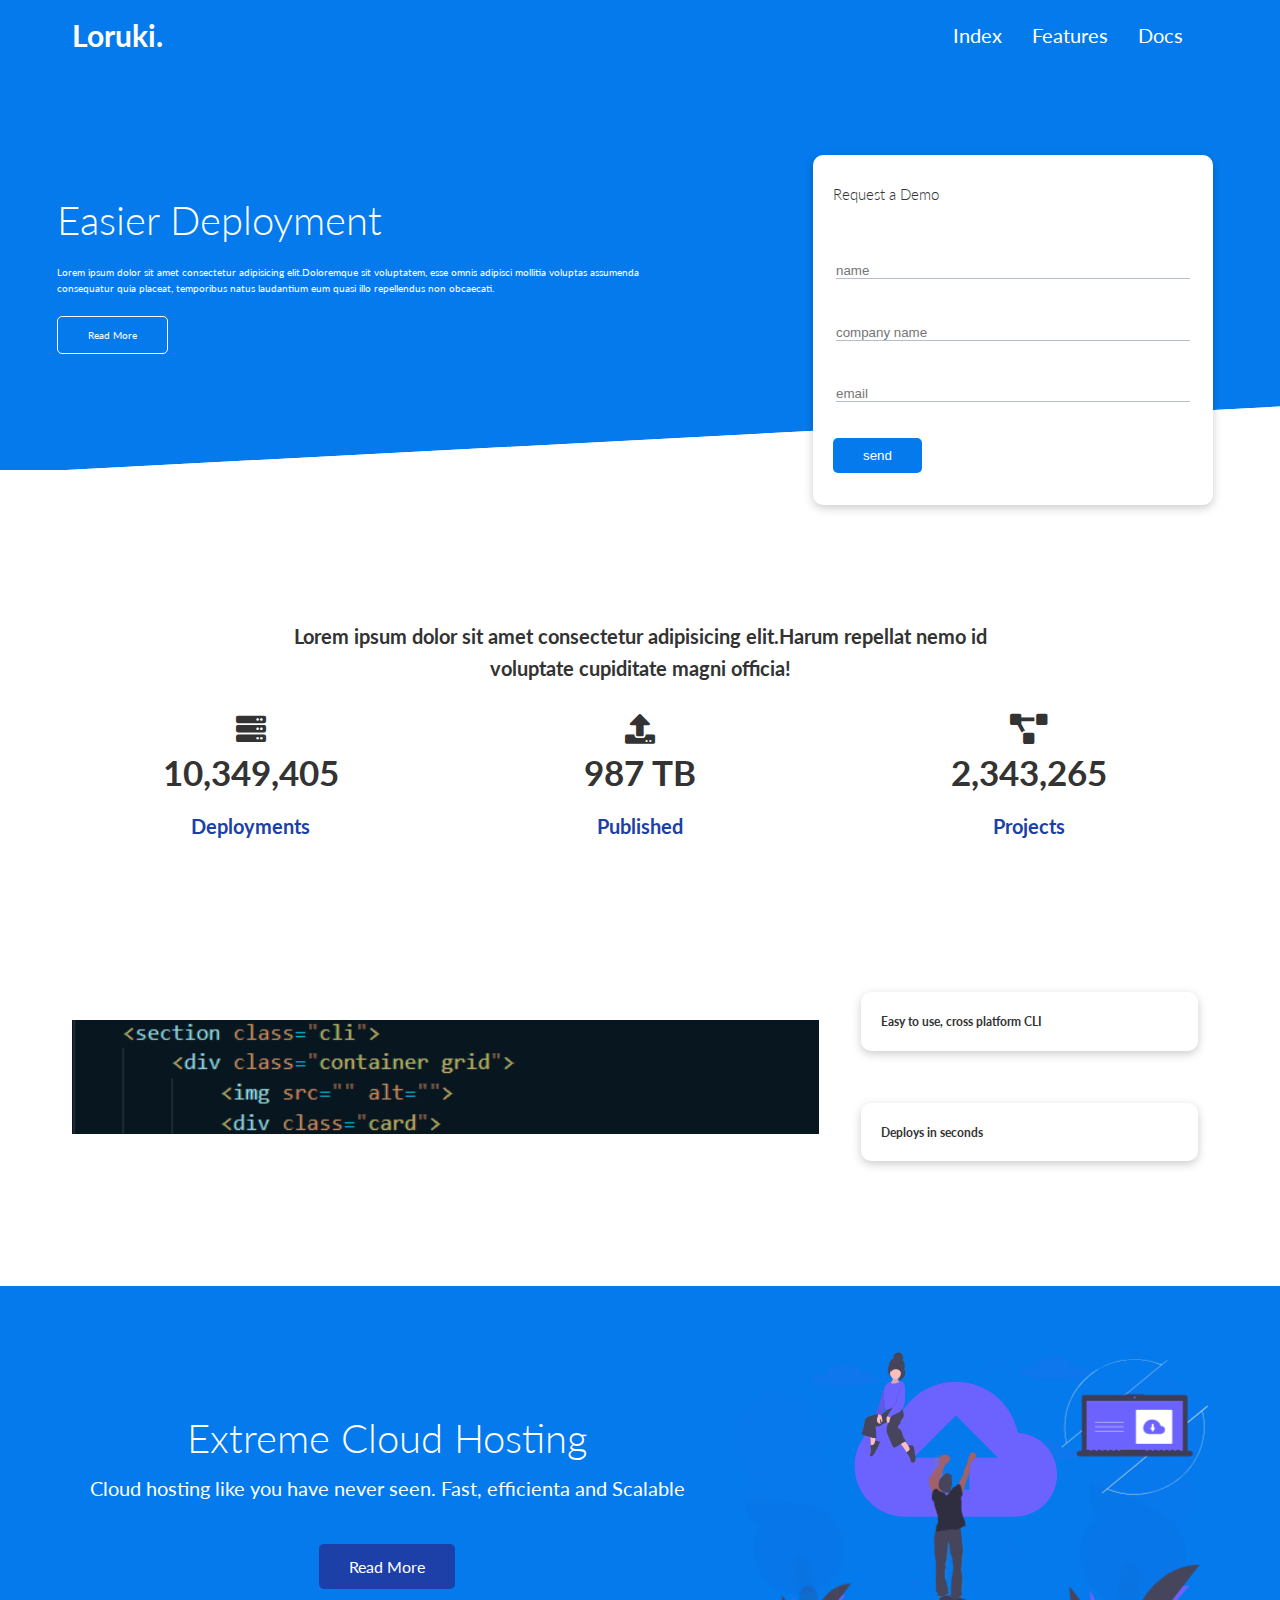
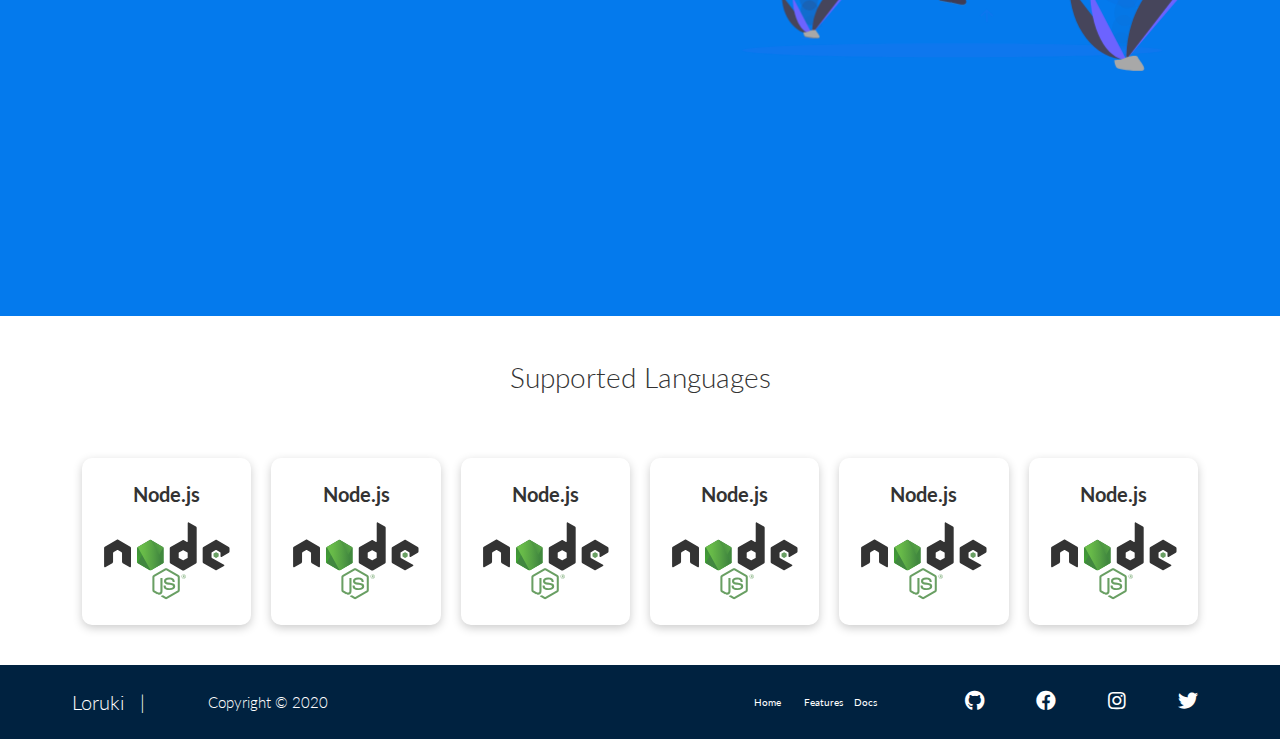
==== index.html @ b0d9d1e9 "first commit" ====
<!DOCTYPE html>
<html lang="en">
<head>
    <meta charset="UTF-8">
    <meta http-equiv="X-UA-Compatible" content="IE=edge">
    <meta name="viewport" content="width=device-width, initial-scale=1.0">
    <link rel="stylesheet" href="https://cdnjs.cloudflare.com/ajax/libs/font-awesome/5.15.4/css/all.min.css" integrity="sha512-1ycn6IcaQQ40/MKBW2W4Rhis/DbILU74C1vSrLJxCq57o941Ym01SwNsOMqvEBFlcgUa6xLiPY/NS5R+E6ztJQ==" crossorigin="anonymous" referrerpolicy="no-referrer" />
    <link rel="stylesheet" href="/css/style.css">
    <title>Cloud Hosting | Exclusive</title>
</head>
<body>
    <div class="navbar">
        <div class="container flex">
            <h1 class="logo" >Loruki.</h1>
            <nav>
                <ul>
                    <li><a href="index.html">Index</a></li>
                    <li><a href="/features.html">Features</a></li>
                    <li><a href="docs.html">Docs</a></li>
                </ul>
            </nav>

        </div>
    </div>

    <!--- showcase-->
    <section class="showcase">
        <div class="container grid">
            <div class="showcase-text">
                <h1>Easier Deployment</h1>
                <p>Lorem ipsum dolor sit amet consectetur adipisicing 
                      elit.Doloremque sit voluptatem, esse omnis adipisci
                      mollitia voluptas assumenda consequatur quia 
                      placeat, temporibus natus laudantium eum quasi 
                      illo repellendus non obcaecati.</p> 
                      <a href="features.html" class="btn btn-outline">Read More</a>                  
            </div>
            <div class="showcase-form card">
                <h2>Request a Demo</h2>
                <form action="">
                    <form name="contact" method="POST" netlify-honeypot="bot-field data-netlify="true">
                        <input type="hidden" name="form-name" value="contact">
                        <p class="hidden">
                            <label>Don’t fill this out if you’re human: <input name="bot-field" /></label>
                          </p>

                    <div class="form-control">
                        <input type="text" name="name" placeholder="name"> 
                    </div>

                    <div class="form-control">
                        <input type="text" name="company" placeholder="company name"  required> 
                    </div>

                    <div class="form-control">
                        <input type="email" name="email" placeholder="email" required> 
                    </div>
                    <input type="submit" value="send" class="btn btn-primary">
                </form>
            </div>
        </div>
    </section>
    <section class="stats">
        <div class="container">
            <h3 class="stats-heading text-center my-1">
                Lorem ipsum dolor sit amet consectetur 
                adipisicing elit.Harum repellat nemo
                 id voluptate cupiditate magni officia!
            </h3>
            <div class="grid grid-3 text-center my-4">
                <div>
                    <i class="fas fa-server fa-3x"></i>
                    <h3>10,349,405</h3>
                    <p class="text-secondary"> Deployments </p>
                </div>
                <div>
                    <i class="fas fa-upload fa-3x"></i>
                    <h3>987 TB</h3>
                    <p class="text-secondary"> Published </p>
                </div>
                <div>
                    <i class="fas fa-project-diagram fa-3x"></i>
                    
                    <h3>2,343,265</h3>
                    <p class="text-secondary"> Projects </p>
                </div>
            </div>
        </div>
    </section>
    <section class="cli">
        <div class="container grid">
            <img src="/imgs/Sans titre.png" alt="">
            <div class="card">
                <h3>Easy to use, cross platform CLI</h3>
            </div>
            <div class="card">
                <h3>Deploys in seconds</h3>
            </div>
        </div>
    </section>
    <!--clouds-->
    <section class="cloud bg-primary my-2 py-2">
        <div class="container grid">
            <div class="text-center">
            <h2 class="lg"> Extreme Cloud Hosting </h2>
            <p class="lead my-1">
                Cloud hosting like you have never seen.
                Fast, efficienta and Scalable
            </p>
            <a href="features.html" class="btn btn-secondary sm my-4">Read More</a>
            </div>
            
            <svg class="cloud-images" width="1150" height="778" viewBox="0 0 1150 778" fill="none" xmlns="http://www.w3.org/2000/svg">
                <g id="Group 3">
                <path id="Vector" opacity="0.1" d="M793.532 235.57C794.397 234.338 794.875 232.875 794.902 231.37C794.902 222.25 776.322 214.87 753.402 214.87C730.482 214.87 711.902 222.25 711.902 231.37C711.944 233.075 712.545 234.72 713.612 236.05C688.092 238.9 670.902 244.24 670.902 250.37C670.902 259.48 708.902 266.87 755.902 266.87C802.902 266.87 840.902 259.48 840.902 250.37C840.852 243.92 821.532 238.27 793.532 235.57Z" fill="#6C63FF"/>
                <g id="Group" opacity="0.2">
                <path id="Vector_2" opacity="0.2" d="M910.082 713.79C909.723 716.394 909.58 719.023 909.652 721.65C927.079 721.93 944.582 722.517 962.162 723.41C962.282 722.73 962.402 722.02 962.502 721.31C963.629 713.981 962.783 706.484 960.052 699.59C956.432 690.76 949.682 684.45 941.232 683.24C932.782 682.03 924.542 686.18 918.592 693.59C914.003 699.443 911.065 706.418 910.082 713.79Z" fill="#3F3D56"/>
                <path id="Vector_3" opacity="0.2" d="M968.581 679.418C971.305 660.471 961.778 643.424 947.302 641.343C932.827 639.262 918.884 652.936 916.16 671.883C913.437 690.83 922.964 707.877 937.439 709.958C951.915 712.039 965.858 698.366 968.581 679.418Z" fill="#3F3D56"/>
                <path id="Vector_4" opacity="0.2" d="M974.605 637.494C977.328 618.546 967.801 601.499 953.326 599.419C938.85 597.338 924.907 611.011 922.183 629.958C919.46 648.906 928.987 665.953 943.463 668.033C957.938 670.114 971.881 656.441 974.605 637.494Z" fill="#3F3D56"/>
                <path id="Vector_5" opacity="0.2" d="M980.629 595.559C983.353 576.612 973.826 559.565 959.35 557.484C944.874 555.403 930.932 569.076 928.208 588.024C925.484 606.971 935.011 624.018 949.487 626.099C963.963 628.18 977.906 614.507 980.629 595.559Z" fill="#3F3D56"/>
                <path id="Vector_6" opacity="0.2" d="M986.654 553.624C989.377 534.677 979.85 517.63 965.375 515.549C950.899 513.469 936.956 527.142 934.233 546.089C931.509 565.037 941.036 582.083 955.512 584.164C969.987 586.245 983.93 572.572 986.654 553.624Z" fill="#3F3D56"/>
                <path id="Vector_7" opacity="0.2" d="M1099.74 276.99C1103.98 272.931 1107.93 268.588 1111.57 263.99L1044.33 242.82L1118.73 254.08C1128.11 239.556 1134.43 223.271 1137.3 206.221C1140.17 189.171 1139.53 171.714 1135.42 154.92L1028.06 192.39L1129.93 137.92C1123.44 121.765 1113.69 107.12 1101.29 94.8969C1088.89 82.6737 1074.11 73.1341 1057.87 66.8723C1041.62 60.6105 1024.26 57.7605 1006.86 58.5C989.469 59.2395 972.412 63.5525 956.757 71.1704C941.101 78.7884 927.182 89.5481 915.865 102.779C904.549 116.011 896.078 131.43 890.98 148.078C885.881 164.726 884.266 182.244 886.233 199.544C888.199 216.843 893.707 233.552 902.412 248.63C895.814 254.925 889.914 261.912 884.812 269.47L967.532 328.75L876.822 283.07C867.287 301.889 862.595 322.789 863.171 343.878C863.747 364.967 869.573 385.58 880.122 403.85C862.897 420.273 850.64 441.212 844.754 464.272C838.867 487.333 839.589 511.584 846.835 534.254C854.082 556.924 867.562 577.097 885.733 592.467C903.905 607.836 926.035 617.783 949.592 621.169C973.15 624.554 997.185 621.243 1018.95 611.612C1040.71 601.982 1059.33 586.421 1072.67 566.71C1086.01 546.999 1093.53 523.932 1094.37 500.147C1095.22 476.362 1089.36 452.819 1077.45 432.21C1098.03 412.583 1111.42 386.609 1115.46 358.459C1119.51 330.309 1113.97 301.617 1099.75 276.99H1099.74Z" fill="#6C63FF"/>
                <path id="Vector_8" opacity="0.1" d="M864.402 322.38C860.309 350.531 865.845 379.239 880.112 403.85C862.887 420.273 850.63 441.212 844.744 464.272C838.857 487.333 839.579 511.584 846.825 534.254C854.072 556.924 867.552 577.097 885.723 592.467C903.895 607.836 926.025 617.783 949.582 621.169C973.14 624.554 997.175 621.243 1018.94 611.612C1040.7 601.982 1059.32 586.421 1072.66 566.71C1086 546.999 1093.52 523.932 1094.36 500.147C1095.21 476.362 1089.35 452.819 1077.44 432.21C1097.33 413.27 866.422 308.29 864.402 322.38Z" fill="black"/>
                </g>
                <g id="Group_2" opacity="0.2">
                <path id="Vector_9" opacity="0.2" d="M166.462 676.72C166.857 678.979 167.443 681.2 168.212 683.36C182.419 678.787 196.772 674.453 211.272 670.36C211.192 669.76 211.102 669.14 210.992 668.52C209.965 662.152 207.282 656.165 203.212 651.16C197.922 644.83 190.762 641.45 183.582 642.78C176.402 644.11 170.822 649.78 167.972 657.62C165.815 663.747 165.294 670.331 166.462 676.72V676.72Z" fill="#3F3D56"/>
                <path id="Vector_10" opacity="0.2" d="M174.616 593.095C186.966 591.141 194.858 576.163 192.244 559.64C189.63 543.116 177.499 531.306 165.149 533.259C152.799 535.213 144.907 550.192 147.521 566.715C150.135 583.238 162.266 595.049 174.616 593.095Z" fill="#3F3D56"/>
                <path id="Vector_11" opacity="0.2" d="M168.324 556.616C180.674 554.662 188.567 539.684 185.953 523.16C183.339 506.637 171.208 494.826 158.858 496.78C146.508 498.734 138.615 513.713 141.229 530.236C143.843 546.759 155.974 558.57 168.324 556.616Z" fill="#3F3D56"/>
                <path id="Vector_12" opacity="0.2" d="M203.822 261.78C206.179 257.257 208.227 252.58 209.952 247.78L149.752 248.72L213.112 237.55C217.087 222.041 217.728 205.865 214.992 190.09C212.605 176.13 207.59 162.75 200.212 150.66L123.102 211.37L191.222 138.04C167.142 108.85 128.922 93.2801 89.4822 100.54C30.5322 111.36 -8.73776 169.04 1.67224 229.34C5.78113 253.699 17.9181 275.984 36.1522 292.65C32.4655 299.703 29.5391 307.128 27.4222 314.8L110.342 341.21L24.5322 328.3C22.7448 340.265 22.8866 352.44 24.9522 364.36C29.0611 388.719 41.1981 411.004 59.4322 427.67C47.9211 449.694 43.9949 474.899 48.2622 499.38C58.6722 559.69 114.862 599.78 173.772 588.93C232.682 578.08 271.992 520.41 261.582 460.1C257.469 435.746 245.333 413.465 227.102 396.8C238.611 374.772 242.537 349.565 238.272 325.08C234.167 300.729 222.042 278.449 203.822 261.78V261.78Z" fill="#6C63FF"/>
                <path id="Vector_13" opacity="0.1" d="M24.9822 364.36C29.0911 388.719 41.2281 411.004 59.4622 427.67C47.9511 449.694 44.0249 474.899 48.2922 499.38C58.7022 559.69 114.892 599.78 173.802 588.93C232.712 578.08 272.022 520.41 261.612 460.1C257.499 435.746 245.363 413.465 227.132 396.8C238.222 375.58 22.8622 352.11 24.9822 364.36Z" fill="black"/>
                </g>
                <g id="Group 1">
                <path id="Vector_14" opacity="0.2" d="M187.22 666.04C199.57 664.086 207.463 649.108 204.849 632.584C202.235 616.061 190.104 604.25 177.754 606.204C165.404 608.158 157.511 623.137 160.125 639.66C162.739 656.183 174.87 667.994 187.22 666.04Z" fill="#3F3D56"/>
                <path id="Vector_15" opacity="0.2" d="M183.961 630.362C196.34 628.362 204.205 613.314 201.528 596.753C198.852 580.191 186.647 568.387 174.268 570.388C161.889 572.389 154.024 587.436 156.701 603.997C159.378 620.559 171.582 632.363 183.961 630.362Z" fill="#3F3D56"/>
                <g id="plant-left">
                
                <path id="Vector_16" d="M113.852 593.37C113.852 645.68 146.662 688 187.212 688Z" fill="#46455B"/>
                <path id="Vector_17" d="M187.212 688C187.212 635.11 223.832 592.31 269.092 592.31Z" fill="#6C63FF"/>
                <path id="Vector_18" d="M140.432 598.11C140.432 647.8 161.352 688 187.212 688Z" fill="#6C63FF"/>
                <path id="Vector_19" d="M187.212 688C187.212 620.42 229.542 565.73 281.852 565.73Z" fill="#46455B"/>
            
                </g>
                </g>
                <path id="Vector_20" opacity="0.1" d="M527.852 744.52C810.07 744.52 1038.85 736.913 1038.85 727.53C1038.85 718.147 810.07 710.54 527.852 710.54C245.635 710.54 16.8522 718.147 16.8522 727.53C16.8522 736.913 245.635 744.52 527.852 744.52Z" fill="#6C63FF"/>
                <path id="Vector_21" opacity="0.1" d="M178.742 701.43C189.059 701.43 197.422 700.015 197.422 698.27C197.422 696.525 189.059 695.11 178.742 695.11C168.426 695.11 160.062 696.525 160.062 698.27C160.062 700.015 168.426 701.43 178.742 701.43Z" fill="#6C63FF"/>
                <path id="Vector_22" d="M166.192 683.59C166.192 683.59 176.852 683.27 180.062 680.98C183.272 678.69 196.442 675.98 197.242 679.63C198.042 683.28 213.242 697.87 201.242 697.96C189.242 698.05 173.302 696.09 170.092 694.14C166.882 692.19 166.192 683.59 166.192 683.59Z" fill="#A8A8A8"/>
                <path id="Vector_23" opacity="0.2" d="M201.442 696.69C189.442 696.78 173.492 694.81 170.292 692.86C167.852 691.38 166.872 686.04 166.552 683.58H166.192C166.192 683.58 166.872 692.18 170.072 694.13C173.272 696.08 189.202 698.05 201.222 697.95C204.692 697.95 205.892 696.69 205.832 694.86C205.352 695.98 204.022 696.67 201.442 696.69Z" fill="black"/>
                <path id="Vector_24" d="M687.532 198.92C673.182 128.2 611.682 74.9201 536.862 74.9201C477.412 74.9201 426.162 108.74 400.532 157.92C339.032 164.07 290.862 216.34 290.862 279.92C290.862 347.56 346.202 402.92 413.862 402.92H680.362C736.732 402.92 782.862 356.79 782.862 300.42C782.971 274.519 773.148 249.561 755.416 230.681C737.683 211.801 713.39 200.434 687.532 198.92V198.92ZM569.652 259.37V337.27H504.052V259.37H434.352L536.852 156.92L639.352 259.42L569.652 259.37Z" fill="#6C63FF"/>
                <path id="Vector_25" d="M436.612 247.67C435.612 241.96 436.102 235.81 433.482 230.67C433.229 230.063 432.818 229.535 432.292 229.14C431.64 228.787 430.903 228.618 430.162 228.65C427.792 228.56 425.432 228.53 423.062 228.59C422.402 228.59 421.622 228.69 421.282 229.27C421.242 229.332 421.212 229.399 421.192 229.47C418.482 226.47 416.432 222.68 413.512 219.88C413.932 219.74 414.342 219.61 414.772 219.5C414.772 219.21 414.672 218.94 414.612 218.66C414.612 218.57 414.562 218.49 414.542 218.41C414.522 218.33 414.452 218.03 414.392 217.84C414.332 217.65 414.332 217.65 414.292 217.56C414.241 217.38 414.181 217.204 414.112 217.03C414.112 216.94 414.042 216.85 414.002 216.76L413.792 216.23L413.672 215.98C413.592 215.8 413.512 215.62 413.422 215.45L413.302 215.23C413.212 215.04 413.112 214.85 413.012 214.66L412.912 214.48C412.802 214.28 412.682 214.08 412.572 213.87C412.543 213.837 412.52 213.8 412.502 213.76C412.372 213.53 412.232 213.3 412.092 213.08C410.952 211.22 409.692 209.39 408.762 207.48C407.132 204.12 406.592 200.33 405.502 196.75C404.412 193.17 402.502 189.53 399.262 187.82C397.692 187.02 395.592 186.31 395.442 184.54C395.437 183.971 395.557 183.408 395.792 182.89C396.242 181.743 396.788 180.636 397.422 179.58C397.662 179.2 397.912 178.82 398.162 178.44L398.362 178.17C398.562 177.89 398.772 177.61 398.982 177.35L399.242 177.02C399.452 176.76 399.672 176.52 399.892 176.27L400.162 175.98C400.472 175.65 400.782 175.33 401.112 174.98C401.416 174.746 401.656 174.44 401.812 174.09C401.899 173.743 401.916 173.383 401.862 173.03C401.702 170.17 403.202 167.5 404.862 165.2C406.522 162.9 408.482 160.72 409.432 158.03C409.542 157.72 409.632 157.41 409.712 157.09C409.741 156.988 409.765 156.885 409.782 156.78C409.832 156.57 409.872 156.36 409.912 156.14L409.972 155.78C409.972 155.58 410.022 155.38 410.042 155.19V154.8V154.21V153.82C410.042 153.63 410.042 153.43 410.042 153.23C410.042 153.03 410.042 152.98 410.042 152.85C410.042 152.72 410.042 152.43 409.992 152.22V151.88C409.992 151.64 409.922 151.39 409.892 151.15C409.892 151.07 409.892 150.99 409.892 150.91C409.846 150.583 409.786 150.25 409.712 149.91C409.236 147.786 408.621 145.694 407.872 143.65C407.474 142.394 406.965 141.176 406.352 140.01C406.722 139.94 407.102 139.86 407.472 139.76C407.179 139.301 406.908 138.827 406.662 138.34C408.964 134.95 410.691 131.203 411.772 127.25C412.346 124.427 412.68 121.56 412.772 118.68C413.322 110.02 413.882 101.32 413.162 92.68V92.34C413.432 90.4844 413.452 88.601 413.222 86.7401C412.991 83.0998 411.916 79.5633 410.082 76.4101C408.142 73.3501 404.942 70.65 401.382 70.29C400.795 70.951 400.145 71.5538 399.442 72.09C398.37 71.1487 397.584 69.9258 397.172 68.5601C401.329 67.9077 405.157 65.9086 408.067 62.8699C410.977 59.8312 412.81 55.921 413.282 51.7401C413.282 51.4301 413.352 51.11 413.372 50.8C413.372 50.67 413.372 50.54 413.372 50.41C413.372 50.28 413.372 50.0401 413.372 49.8601C413.372 49.6801 413.372 49.5301 413.372 49.3601V48.9501C413.372 48.7601 413.372 48.56 413.372 48.37C413.372 48.18 413.372 48.1601 413.372 48.0601C413.372 47.9601 413.372 47.62 413.312 47.41C413.317 47.3335 413.317 47.2566 413.312 47.1801L413.222 46.48V46.3301C413.222 46.0801 413.142 45.8301 413.092 45.5801V45.5001C413.042 45.2301 412.982 44.9701 412.912 44.7001C412.465 42.8799 411.754 41.1348 410.802 39.5201C411.585 37.7533 412.097 35.8791 412.322 33.9601C412.322 33.6101 412.392 33.2701 412.412 32.9601C412.432 32.6501 412.412 32.52 412.412 32.3C412.412 32.08 412.412 32.08 412.412 31.98C412.412 31.69 412.412 31.4 412.412 31.12C412.407 31.0902 412.407 31.0599 412.412 31.0301C412.268 26.2243 410.347 21.6427 407.022 18.1701C407.404 17.5362 407.722 16.8663 407.972 16.1701V16.1701C408.052 15.9601 408.122 15.7501 408.182 15.5301C408.242 15.3201 408.302 15.12 408.352 14.91V14.8601L408.472 14.2901C408.467 14.257 408.467 14.2231 408.472 14.19C408.472 13.97 408.542 13.74 408.572 13.51C408.602 13.28 408.572 13.0401 408.632 12.8101C408.632 12.7401 408.632 12.66 408.632 12.59C408.632 12.52 408.632 12.2601 408.632 12.1001V11.8601C408.632 11.7001 408.632 11.53 408.632 11.37C408.632 11.21 408.632 11.23 408.632 11.16C408.464 8.1892 407.182 5.39097 405.042 3.32316C402.902 1.25535 400.062 0.0698553 397.087 0.00299008C394.112 -0.0638752 391.221 0.992801 388.991 2.96238C386.76 4.93196 385.354 7.66977 385.052 10.63C384.908 11.8388 384.945 13.0623 385.162 14.26C382.255 15.678 379.75 17.8022 377.875 20.4383C376.001 23.0744 374.817 26.1384 374.432 29.3501C374.306 30.4252 374.269 31.5089 374.322 32.59C372.597 35.2975 371.567 38.3889 371.322 41.59V41.59C371.322 41.71 371.322 41.8301 371.322 41.9501C371.322 42.3501 371.272 42.76 371.272 43.16C371.264 46.1219 371.932 49.0465 373.227 51.7104C374.521 54.3743 376.408 56.7069 378.742 58.5301C379.718 60.1059 381.004 61.4668 382.522 62.5301C382.796 63.3445 383.001 64.1809 383.132 65.0301C383.244 66.1717 383.095 67.3238 382.696 68.3995C382.298 69.4752 381.661 70.4465 380.832 71.2401C380.402 71.6001 379.922 71.9001 379.472 72.2401C379.018 72.1103 378.536 72.1103 378.082 72.2401C372.922 73.8601 367.982 77.07 365.612 81.98C365.087 83.097 364.672 84.2625 364.372 85.46L364.092 85.8901C360.958 90.795 358.704 96.2097 357.432 101.89C356.782 104.8 356.372 107.82 355.012 110.47C354.686 111.023 354.421 111.61 354.222 112.22C354.107 113.152 354.067 114.092 354.102 115.03C353.962 116.73 352.972 118.24 352.642 119.91C352.442 120.91 352.482 121.91 352.312 122.91C351.836 124.628 351.21 126.301 350.442 127.91C349.382 130.85 349.392 134.08 348.602 137.11C348.506 137.609 348.294 138.079 347.982 138.48C347.357 138.968 346.654 139.346 345.902 139.6C345.352 139.944 344.882 140.401 344.522 140.941C344.161 141.48 343.92 142.09 343.812 142.73C343.604 144.02 343.58 145.333 343.742 146.63L344.132 151.7L338.452 153.42L329.132 156.27C326.401 156.961 323.791 158.063 321.392 159.54C319.254 161.029 317.566 163.077 316.512 165.46C315.567 167.945 314.958 170.544 314.702 173.19C313.801 180.592 312.198 187.892 309.912 194.99C309.722 195.53 309.522 196.08 309.322 196.62L308.692 198.21C308.642 198.32 308.592 198.43 308.552 198.54L308.012 199.81C307.772 200.35 307.522 200.88 307.262 201.41L329.092 208.69C329.092 208.95 329.142 209.23 329.182 209.54C329.942 214.9 329.572 220.34 330.272 225.71C330.363 226.603 330.568 227.48 330.882 228.32C330.328 228.8 329.928 229.433 329.732 230.14C329.486 231.284 329.448 232.463 329.622 233.62C329.872 236.36 330.112 239.1 330.362 241.84C330.481 242.837 330.481 243.844 330.362 244.84C330.092 246.65 329.052 248.24 328.482 249.97C327.912 251.7 327.942 253.92 329.372 254.97C329.871 255.311 330.45 255.519 331.052 255.573C331.654 255.627 332.26 255.526 332.812 255.28C333.915 254.773 334.889 254.025 335.662 253.09C340.052 248.21 342.022 241.62 345.432 235.99C346.31 234.692 347.092 233.332 347.772 231.92C348.242 230.83 348.542 229.67 348.922 228.54C349.447 227.035 350.076 225.568 350.802 224.15C351.212 223.34 352.802 221.39 352.442 220.49C351.882 218.94 345.892 217.58 344.442 217.1C343.517 216.687 342.47 216.641 341.512 216.97C341.368 217.039 341.234 217.126 341.112 217.23L340.602 210.62C341.492 210.54 342.372 210.43 343.242 210.28C343.242 209.04 343.212 207.79 343.152 206.53C343.152 205.39 343.102 204.24 343.072 203.09C343.012 200.29 342.952 197.49 342.882 194.74C342.864 193.119 342.761 191.5 342.572 189.89C342.232 187.44 341.482 185.04 341.242 182.57C341.603 182.284 342.029 182.092 342.482 182.01V182.01C343.183 181.898 343.895 181.871 344.602 181.93H345.162C348.266 181.885 351.306 181.045 353.992 179.49C356.742 178.06 359.292 176.27 361.992 174.8L362.992 174.27L363.372 174.08L364.012 173.76L364.542 173.51L364.662 173.45C366.252 172.69 367.862 171.95 369.402 171.12C369.506 171.29 369.62 171.453 369.742 171.61C370.116 172.118 370.631 172.504 371.224 172.72C371.817 172.935 372.46 172.97 373.072 172.82C371.182 177.37 368.962 181.77 368.402 186.69C367.582 193.8 370.402 200.69 373.212 207.31L382.102 228.31C383.102 230.63 384.392 233.23 386.822 233.78C388.367 233.988 389.936 233.675 391.282 232.89C395.352 230.95 399.012 228.17 402.742 225.57L402.892 225.69C406.262 228.35 408.372 232.06 410.702 235.61L416.932 245.85C416.889 246.363 416.975 246.879 417.182 247.35C417.637 248.198 418.228 248.965 418.932 249.62C422.892 253.885 425.502 259.225 426.432 264.97C426.513 266.441 426.938 267.873 427.672 269.15C429.342 271.47 432.902 271.32 435.412 270C436.188 269.645 436.856 269.094 437.352 268.4C437.774 267.655 438.039 266.831 438.132 265.98C438.591 263.863 438.842 261.706 438.882 259.54C438.842 255.61 437.332 251.7 436.612 247.67ZM400.842 59.2501C401.279 58.9628 401.699 58.6523 402.102 58.3201C401.258 60.8588 399.896 63.1947 398.102 65.1801V65.1801C397.682 65.6401 397.232 66.0701 396.772 66.4901V66.1701C396.722 65.1701 396.772 64.0601 396.772 63.0001C398.375 62.0473 399.762 60.77 400.842 59.2501V59.2501ZM365.532 138.16L365.592 137.97C365.947 138.226 366.254 138.54 366.502 138.9C366.26 139.437 366.146 140.023 366.171 140.612C366.195 141.2 366.356 141.775 366.642 142.29C367.162 143.17 368.102 143.99 367.902 145C367.702 146.01 366.422 146.41 365.382 146.58C364.012 146.8 362.662 147.05 361.312 147.32C361.312 147.32 361.312 147.32 361.312 147.25C361.342 146.123 361.19 144.999 360.862 143.92C363.192 142.92 364.632 140.54 365.532 138.16Z" fill="url(#paint0_linear)"/>
                <path id="Vector_26" d="M407.152 21.7401C408.05 20.2211 408.598 18.5211 408.756 16.7638C408.914 15.0065 408.678 13.236 408.065 11.5813C407.453 9.92661 406.479 8.42923 405.215 7.19813C403.952 5.96703 402.429 5.03319 400.759 4.46454C399.089 3.8959 397.313 3.70676 395.56 3.91088C393.807 4.11501 392.122 4.70727 390.628 5.64456C389.133 6.58185 387.866 7.84061 386.918 9.32923C385.971 10.8179 385.368 12.4989 385.152 14.2501C385.003 15.4452 385.04 16.6563 385.262 17.8401C381.864 19.4502 379.02 22.0324 377.091 25.2598C375.161 28.4872 374.232 32.2146 374.422 35.9701C372.815 38.4603 371.809 41.2908 371.486 44.2371C371.163 47.1834 371.53 50.1646 372.56 52.9441C373.589 55.7236 375.252 58.2252 377.416 60.2503C379.581 62.2754 382.187 63.7684 385.029 64.611C387.87 65.4536 390.869 65.6225 393.788 65.1044C396.706 64.5862 399.464 63.3953 401.842 61.626C404.22 59.8568 406.153 57.5578 407.488 54.9114C408.823 52.2651 409.523 49.3441 409.532 46.3801C409.532 46.0701 409.532 45.7701 409.532 45.4701C411.895 41.8375 412.951 37.5091 412.528 33.1966C412.104 28.884 410.226 24.8438 407.202 21.7401H407.152Z" fill="#46455B"/>
                <g id="Group_3" opacity="0.1">
                <path id="Vector_27" opacity="0.1" d="M385.122 14.8301L385.282 14.7401C385.242 14.535 385.212 14.3281 385.192 14.1201C385.187 14.1633 385.187 14.2069 385.192 14.2501C385.159 14.442 385.135 14.6356 385.122 14.8301V14.8301Z" fill="black"/>
                <path id="Vector_28" opacity="0.1" d="M412.432 34.2501C412.087 37.1508 411.078 39.9329 409.482 42.3801C409.482 42.6801 409.482 42.9801 409.482 43.2801C409.459 48.1913 407.543 52.9044 404.133 56.4385C400.722 59.9727 396.08 62.0557 391.173 62.2541C386.266 62.4525 381.471 60.751 377.787 57.5037C374.102 54.2564 371.812 49.7134 371.392 44.8201C371.392 45.3401 371.322 45.8201 371.322 46.3801C371.322 51.4404 373.332 56.2935 376.911 59.8717C380.489 63.4499 385.342 65.4601 390.402 65.4601C395.463 65.4601 400.316 63.4499 403.894 59.8717C407.472 56.2935 409.482 51.4404 409.482 46.3801C409.482 46.0701 409.482 45.7701 409.482 45.4701C411.081 43.0247 412.091 40.2417 412.432 37.3401C412.59 36.0627 412.614 34.7723 412.502 33.4901C412.532 33.7401 412.472 34.0001 412.432 34.2501Z" fill="black"/>
                <path id="Vector_29" opacity="0.1" d="M408.722 14.1101C408.513 15.7143 407.979 17.2591 407.152 18.6501C407.492 18.9901 407.802 19.3501 408.152 19.7101C408.457 18.8664 408.665 17.9908 408.772 17.1001C408.886 16.1055 408.869 15.1003 408.722 14.1101V14.1101Z" fill="black"/>
                </g>
                <path id="Vector_30" d="M330.272 226.44C330.363 227.526 330.658 228.584 331.142 229.56C331.386 230.048 331.743 230.47 332.183 230.792C332.623 231.114 333.134 231.326 333.672 231.41C334.661 231.416 335.63 231.135 336.462 230.6C338.152 229.71 339.922 228.68 340.802 226.98C341.682 225.28 341.542 223.38 341.392 221.53L340.252 206.98C337.512 206.9 334.752 206.9 332.002 207.05C329.252 207.2 328.802 207.84 329.182 210.5C329.932 215.78 329.532 221.15 330.272 226.44Z" fill="#FBBEBE"/>
                <path id="Vector_31" d="M410.892 236.27L417.422 246.83C417.706 247.446 418.219 247.927 418.852 248.17C419.32 248.24 419.797 248.156 420.212 247.93C422.326 246.823 424.183 245.283 425.662 243.41C426.846 242.308 427.745 240.936 428.282 239.41C428.494 238.564 428.486 237.678 428.258 236.836C428.031 235.994 427.591 235.224 426.982 234.6C426.226 233.928 425.406 233.331 424.532 232.82C419.362 229.33 417.032 222.71 411.932 219.13C411.647 218.89 411.301 218.734 410.932 218.68C410.554 218.707 410.189 218.831 409.872 219.04L402.872 222.86C399.872 224.51 400.802 224.71 403.102 226.49C406.452 229.11 408.532 232.77 410.892 236.27Z" fill="#FBBEBE"/>
                <path id="Vector_32" d="M344.462 218.02C343.533 217.617 342.486 217.581 341.532 217.92C341.109 218.177 340.751 218.528 340.486 218.946C340.22 219.364 340.055 219.838 340.002 220.33C339.822 221.33 339.842 222.33 339.572 223.26C338.97 224.81 337.99 226.184 336.722 227.26C336.244 227.825 335.627 228.256 334.932 228.51C333.982 228.75 332.982 228.31 332.022 228.51C331.464 228.656 330.956 228.95 330.553 229.363C330.15 229.775 329.866 230.289 329.732 230.85C329.48 231.976 329.443 233.14 329.622 234.28L330.362 242.38C330.484 243.376 330.484 244.384 330.362 245.38C330.092 247.17 329.052 248.73 328.482 250.44C327.912 252.15 327.932 254.33 329.372 255.44C329.876 255.775 330.456 255.978 331.059 256.031C331.662 256.083 332.268 255.983 332.822 255.74C333.923 255.244 334.897 254.506 335.672 253.58C340.072 248.78 342.042 242.27 345.462 236.73C346.337 235.454 347.119 234.118 347.802 232.73C348.272 231.65 348.572 230.51 348.952 229.4C349.479 227.914 350.11 226.467 350.842 225.07C351.242 224.27 352.842 222.35 352.482 221.46C351.952 219.84 345.942 218.49 344.462 218.02Z" fill="#46455B"/>
                <path id="Vector_33" d="M423.872 240.39C422.883 242.259 421.226 243.687 419.232 244.39C418.658 244.548 418.123 244.824 417.662 245.2C417.36 245.569 417.172 246.019 417.122 246.493C417.072 246.968 417.163 247.446 417.382 247.87C417.841 248.709 418.436 249.466 419.142 250.11C423.091 254.295 425.703 259.563 426.642 265.24C426.733 266.695 427.161 268.109 427.892 269.37C429.562 271.66 433.132 271.51 435.652 270.2C436.421 269.849 437.089 269.309 437.592 268.63C438.013 267.895 438.279 267.082 438.372 266.24C438.831 264.153 439.082 262.026 439.122 259.89C439.122 255.89 437.562 252 436.842 248.04C435.842 242.41 436.322 236.34 433.702 231.26C433.456 230.652 433.052 230.121 432.532 229.72C431.874 229.374 431.135 229.208 430.392 229.24C428.032 229.15 425.652 229.13 423.282 229.18C422.622 229.18 421.842 229.28 421.502 229.85C421.383 230.168 421.344 230.511 421.39 230.848C421.435 231.184 421.563 231.505 421.762 231.78C423.212 234.65 425.592 236.92 423.872 240.39Z" fill="#46455B"/>
                <path id="Vector_34" d="M367.612 139.49C366.951 140.038 366.503 140.8 366.346 141.644C366.189 142.489 366.333 143.361 366.752 144.11C367.282 144.98 368.222 145.79 368.012 146.79C367.802 147.79 366.532 148.17 365.492 148.34C356.312 149.8 347.372 152.49 338.492 155.17L329.152 157.98C326.418 158.655 323.801 159.741 321.392 161.2C319.259 162.656 317.57 164.674 316.512 167.03C315.564 169.476 314.951 172.039 314.692 174.65C313.292 184.2 311.502 193.83 307.242 202.49L329.872 209.92C332.069 210.724 334.345 211.294 336.662 211.62C338.87 211.808 341.093 211.701 343.272 211.3C343.132 206.25 343.042 201.04 342.902 195.98C342.889 194.382 342.786 192.786 342.592 191.2C342.252 188.78 341.502 186.42 341.262 183.98C342.262 183.12 343.832 183.34 345.182 183.37C348.289 183.328 351.336 182.506 354.042 180.98C356.782 179.56 359.342 177.8 362.042 176.35C366.592 173.94 371.772 172.35 375.252 168.52C373.482 175.27 369.252 181.15 368.482 188.08C367.712 195.01 370.482 201.93 373.312 208.4L382.222 229.08C383.222 231.36 384.512 233.93 386.942 234.47C388.488 234.672 390.058 234.363 391.412 233.59C399.612 229.75 406.172 222.52 414.932 220.22C414.272 215.88 410.852 212.29 408.932 208.36C407.292 205.05 406.762 201.31 405.672 197.78C404.582 194.25 402.672 190.66 399.412 188.98C397.842 188.19 395.732 187.49 395.592 185.74C395.579 185.177 395.699 184.618 395.942 184.11C397.112 181.158 398.934 178.509 401.272 176.36C401.57 176.124 401.809 175.823 401.972 175.48C402.049 175.152 402.066 174.814 402.022 174.48C401.852 171.66 403.362 169.03 405.022 166.76C406.682 164.49 408.652 162.34 409.602 159.69C411.232 155.12 409.602 150.1 408.002 145.53C407.477 143.634 406.564 141.867 405.322 140.34C403.222 138.1 399.962 137.45 396.902 137.11C387.052 135.99 375.462 133.4 367.612 139.49Z" fill="#46455B"/>
                <g id="Group_4" opacity="0.1">
                <path id="Vector_35" opacity="0.1" d="M405.052 159.5C403.372 161.77 401.862 164.4 402.052 167.22C402.096 167.554 402.079 167.892 402.002 168.22C401.839 168.563 401.6 168.864 401.302 169.1C398.964 171.249 397.142 173.898 395.972 176.85C395.73 177.359 395.61 177.917 395.622 178.48C395.726 179.009 395.964 179.503 396.315 179.913C396.665 180.323 397.116 180.635 397.622 180.82C398.641 179.155 399.886 177.641 401.322 176.32C401.62 176.084 401.859 175.783 402.022 175.44C402.099 175.112 402.116 174.774 402.072 174.44C401.902 171.62 403.412 168.99 405.072 166.72C406.732 164.45 408.702 162.3 409.652 159.65C410.472 157.057 410.555 154.287 409.892 151.65C409.826 151.91 409.746 152.17 409.652 152.43C408.682 155.08 406.742 157.24 405.052 159.5Z" fill="black"/>
                <path id="Vector_36" opacity="0.1" d="M366.582 140.86C366.914 140.793 367.222 140.638 367.474 140.411C367.725 140.184 367.911 139.894 368.012 139.57C368.032 139.441 368.032 139.309 368.012 139.18L367.582 139.49C367.141 139.857 366.797 140.328 366.582 140.86V140.86Z" fill="black"/>
                <path id="Vector_37" opacity="0.1" d="M336.662 204.4C334.345 204.074 332.069 203.504 329.872 202.7L309.872 196.14C309.116 198.308 308.232 200.428 307.222 202.49L329.872 209.92C332.069 210.724 334.345 211.294 336.662 211.62C338.87 211.808 341.093 211.701 343.272 211.3C343.202 208.93 343.152 206.52 343.092 204.11C340.971 204.486 338.809 204.584 336.662 204.4V204.4Z" fill="black"/>
                <path id="Vector_38" opacity="0.1" d="M391.442 226.37C390.088 227.143 388.518 227.452 386.972 227.25C384.542 226.71 383.232 224.14 382.252 221.86L373.342 201.18C371.342 196.63 369.392 191.9 368.672 187.05C368.612 187.39 368.562 187.73 368.512 188.05C367.702 195.05 370.512 201.9 373.342 208.37L382.252 229.05C383.252 231.33 384.542 233.9 386.972 234.44C388.518 234.642 390.088 234.333 391.442 233.56C399.642 229.72 406.202 222.49 414.962 220.19C414.506 217.919 413.591 215.765 412.272 213.86C404.812 216.79 398.782 222.92 391.442 226.37Z" fill="black"/>
                <path id="Vector_39" opacity="0.1" d="M375.282 161.3C371.802 165.1 366.622 166.72 362.072 169.13C359.342 170.58 356.782 172.34 354.072 173.76C351.366 175.289 348.32 176.115 345.212 176.16C343.862 176.16 342.342 175.9 341.292 176.76C341.512 179.01 342.162 181.2 342.532 183.43C343.421 183.31 344.319 183.29 345.212 183.37C348.319 183.328 351.366 182.506 354.072 180.98C356.812 179.56 359.372 177.8 362.072 176.35C365.072 174.76 368.342 173.52 371.222 171.76C372.822 168.374 374.179 164.879 375.282 161.3V161.3Z" fill="black"/>
                </g>
                <path id="Vector_40" d="M383.222 67.9201C383.332 69.0466 383.182 70.1834 382.784 71.2428C382.385 72.3022 381.748 73.2558 380.922 74.0301C380.372 74.5001 379.722 74.8501 379.192 75.3401C378.716 75.8278 378.351 76.4135 378.124 77.0564C377.897 77.6994 377.813 78.3841 377.878 79.0628C377.943 79.7415 378.155 80.398 378.499 80.9865C378.844 81.5749 379.312 82.0812 379.872 82.4701C381.672 83.5701 383.962 83.2701 386.042 82.9101C388.816 82.5273 391.535 81.8191 394.142 80.8001C396.766 79.7716 398.999 77.9414 400.522 75.57C399.427 74.871 398.522 73.9114 397.889 72.7771C397.255 71.6428 396.913 70.3691 396.892 69.0701C396.752 66.4801 397.462 63.5401 395.822 61.5301C394.182 59.5201 391.272 59.6101 388.822 60.2701C387.612 60.6101 386.442 61.0701 385.232 61.4001C384.612 61.5601 382.592 61.5701 382.232 62.0201C381.532 62.8401 383.152 66.6101 383.222 67.9201Z" fill="#FBBEBE"/>
                <path id="Vector_41" opacity="0.1" d="M383.222 67.9201C383.332 69.0466 383.182 70.1834 382.784 71.2428C382.385 72.3022 381.748 73.2558 380.922 74.0301C380.372 74.5001 379.722 74.8501 379.192 75.3401C378.716 75.8278 378.351 76.4135 378.124 77.0564C377.897 77.6994 377.813 78.3841 377.878 79.0628C377.943 79.7415 378.155 80.398 378.499 80.9865C378.844 81.5749 379.312 82.0812 379.872 82.4701C381.672 83.5701 383.962 83.2701 386.042 82.9101C388.816 82.5273 391.535 81.8191 394.142 80.8001C396.766 79.7716 398.999 77.9414 400.522 75.57C399.427 74.871 398.522 73.9114 397.889 72.7771C397.255 71.6428 396.913 70.3691 396.892 69.0701C396.752 66.4801 397.462 63.5401 395.822 61.5301C394.182 59.5201 391.272 59.6101 388.822 60.2701C387.612 60.6101 386.442 61.0701 385.232 61.4001C384.612 61.5601 382.592 61.5701 382.232 62.0201C381.532 62.8401 383.152 66.6101 383.222 67.9201Z" fill="black"/>
                <path id="Vector_42" d="M390.172 67.78C397.578 67.78 403.582 61.7762 403.582 54.3701C403.582 46.9639 397.578 40.9601 390.172 40.9601C382.766 40.9601 376.762 46.9639 376.762 54.3701C376.762 61.7762 382.766 67.78 390.172 67.78Z" fill="#FBBEBE"/>
                <path id="Vector_43" d="M347.832 157.23C347.596 158.298 347.169 159.314 346.572 160.23C345.004 163.006 344.439 166.237 344.972 169.38C345.253 170.938 345.914 172.403 346.896 173.645C347.878 174.887 349.151 175.868 350.602 176.5C351.208 176.802 351.884 176.939 352.559 176.897C353.235 176.855 353.888 176.635 354.452 176.26C352.662 173.93 352.562 170.75 352.672 167.81C352.641 167.262 352.769 166.716 353.042 166.24C353.117 166.128 353.214 166.033 353.327 165.959C353.44 165.886 353.566 165.836 353.699 165.813C353.832 165.789 353.968 165.793 354.099 165.824C354.23 165.854 354.354 165.911 354.462 165.99C354.412 167.842 354.771 169.682 355.512 171.38C355.792 172.03 356.272 172.75 356.992 172.73C357.992 172.73 358.282 171.32 358.242 170.3C358.092 166.14 357.882 161.81 355.882 158.17C355.002 156.922 354.327 155.541 353.882 154.08C353.867 153.56 353.685 153.058 353.362 152.65C353.143 152.476 352.886 152.357 352.612 152.3C351.462 151.97 348.722 150.96 347.772 152.04C346.822 153.12 348.012 155.85 347.832 157.23Z" fill="#FBBEBE"/>
                <path id="Vector_44" d="M367.742 86.0001C366.202 85.8201 364.992 87.2301 364.152 88.5301C361.01 93.3681 358.748 98.724 357.472 104.35C356.822 107.22 356.422 110.2 355.052 112.81C354.727 113.353 354.462 113.929 354.262 114.53C354.152 115.452 354.112 116.382 354.142 117.31C354.002 118.98 353.012 120.47 352.682 122.12C352.482 123.12 352.522 124.12 352.342 125.12C352.042 126.84 351.092 128.38 350.482 130.03C349.412 132.93 349.422 136.11 348.632 139.1C348.536 139.59 348.324 140.05 348.012 140.44C347.482 141.03 346.622 141.17 345.932 141.55C345.382 141.886 344.91 142.335 344.548 142.868C344.186 143.401 343.942 144.005 343.832 144.64C343.624 145.91 343.6 147.203 343.762 148.48L344.382 156.41C345.012 156.14 345.382 155.41 345.962 154.98C346.962 154.18 348.352 154.36 349.592 154.58L351.402 154.91C353.252 155.24 355.262 155.67 356.402 157.13C357.342 155.65 356.812 153.48 358.252 152.5C358.722 152.18 359.312 152.08 359.802 151.8C360.269 151.497 360.657 151.087 360.932 150.603C361.207 150.119 361.361 149.576 361.382 149.02C361.412 147.906 361.26 146.795 360.932 145.73C363.252 144.73 364.692 142.4 365.602 140.05C366.598 137.205 367.322 134.272 367.762 131.29C369.852 119.5 371.762 107.63 371.962 95.6601C372.094 93.6606 371.874 91.6535 371.312 89.7301C370.692 87.8301 369.732 86.2201 367.742 86.0001Z" fill="#6C63FF"/>
                <path id="Vector_45" opacity="0.1" d="M367.742 86.0001C366.202 85.8201 364.992 87.2301 364.152 88.5301C361.01 93.3681 358.748 98.724 357.472 104.35C356.822 107.22 356.422 110.2 355.052 112.81C354.727 113.353 354.462 113.929 354.262 114.53C354.152 115.452 354.112 116.382 354.142 117.31C354.002 118.98 353.012 120.47 352.682 122.12C352.482 123.12 352.522 124.12 352.342 125.12C352.042 126.84 351.092 128.38 350.482 130.03C349.412 132.93 349.422 136.11 348.632 139.1C348.536 139.59 348.324 140.05 348.012 140.44C347.482 141.03 346.622 141.17 345.932 141.55C345.382 141.886 344.91 142.335 344.548 142.868C344.186 143.401 343.942 144.005 343.832 144.64C343.624 145.91 343.6 147.203 343.762 148.48L344.382 156.41C345.012 156.14 345.382 155.41 345.962 154.98C346.962 154.18 348.352 154.36 349.592 154.58L351.402 154.91C353.252 155.24 355.262 155.67 356.402 157.13C357.342 155.65 356.812 153.48 358.252 152.5C358.722 152.18 359.312 152.08 359.802 151.8C360.269 151.497 360.657 151.087 360.932 150.603C361.207 150.119 361.361 149.576 361.382 149.02C361.412 147.906 361.26 146.795 360.932 145.73C363.252 144.73 364.692 142.4 365.602 140.05C366.598 137.205 367.322 134.272 367.762 131.29C369.852 119.5 371.762 107.63 371.962 95.6601C372.094 93.6606 371.874 91.6535 371.312 89.7301C370.692 87.8301 369.732 86.2201 367.742 86.0001Z" fill="black"/>
                <path id="Vector_46" d="M401.532 73.1601C399.32 75.4803 396.493 77.1241 393.382 77.9001C390.284 78.6639 387.119 79.1293 383.932 79.2901C382.953 79.4494 381.95 79.3635 381.012 79.0401C380.551 78.8619 380.171 78.519 379.948 78.0776C379.725 77.6361 379.673 77.1275 379.802 76.6501C379.972 76.3629 380.091 76.0481 380.152 75.7201C380.152 74.9001 378.932 74.8301 378.152 75.0701C372.992 76.6701 368.042 79.8301 365.662 84.6801C364.461 87.4913 363.712 90.4748 363.442 93.5201C362.322 101.52 361.202 109.59 362.702 117.52C363.512 121.73 365.052 125.82 365.142 130.1C365.202 132.5 364.792 134.89 364.812 137.29C364.744 138.13 364.97 138.968 365.452 139.66C365.822 140.09 366.382 140.36 366.642 140.87C367.072 141.71 366.492 142.87 367.062 143.64C367.772 144.58 369.232 143.9 370.202 143.24C375.068 139.938 380.944 138.461 386.792 139.07C393.792 139.82 400.792 143.57 407.612 141.69C407.26 141.181 406.959 140.638 406.712 140.07C403.312 128.91 403.542 116.42 408.632 105.92C410.362 102.33 412.632 98.9201 413.332 94.9801C413.601 93.1413 413.625 91.275 413.402 89.4301C413.165 85.8335 412.086 82.343 410.252 79.2401C408.322 76.1701 405.112 73.5201 401.532 73.1601Z" fill="#6C63FF"/>
                <path id="Vector_47" d="M369.102 160.68C368.56 162.141 368.299 163.692 368.332 165.25C368.285 166.737 368.359 168.225 368.552 169.7C368.669 170.963 369.122 172.171 369.862 173.2C370.239 173.707 370.757 174.09 371.352 174.302C371.946 174.514 372.59 174.544 373.202 174.39C373.681 174.188 374.109 173.883 374.455 173.495C374.801 173.108 375.056 172.648 375.202 172.15C375.49 171.147 375.704 170.124 375.842 169.09C376.422 166.09 378.022 163.19 378.052 160.09C378.072 159.722 378.015 159.354 377.882 159.01C377.302 157.74 374.452 156.31 373.062 156.52C371.342 156.79 369.742 159.21 369.102 160.68Z" fill="#FBBEBE"/>
                <path id="Vector_48" opacity="0.1" d="M407.792 84.4801C407.532 87.1501 410.112 89.1601 411.132 91.6301C411.545 92.7881 411.781 94.0017 411.832 95.2301C412.552 103.76 411.992 112.33 411.432 120.86C411.351 123.701 411.016 126.529 410.432 129.31C408.992 135.14 405.432 140.2 401.982 145.1C401.46 145.903 400.853 146.647 400.172 147.32C399.155 148.145 398.023 148.819 396.812 149.32L384.912 155.09C383.42 155.748 382.002 156.562 380.682 157.52C379.15 158.721 377.946 160.289 377.182 162.08C374.872 160.9 372.472 159.84 370.182 158.66C369.642 158.38 369.032 158.02 368.942 157.42C368.822 156.62 369.662 156.05 370.242 155.42C371.322 154.35 371.652 152.76 372.242 151.36C374.162 146.76 378.972 143.82 380.712 139.16C381.382 137.37 381.582 135.34 382.772 133.84C383.45 133.088 384.211 132.417 385.042 131.84C386.867 130.284 388.541 128.56 390.042 126.69C390.723 125.985 391.281 125.17 391.692 124.28C392.073 122.908 392.205 121.479 392.082 120.06C392.172 115.4 394.282 111.06 395.572 106.58C396.782 102.37 397.292 97.9501 398.882 93.8601C400.472 89.7701 403.532 85.5801 407.792 84.4801Z" fill="black"/>
                <path id="Vector_49" d="M409.342 84.4801C409.082 87.1501 411.652 89.1601 412.672 91.6301C413.088 92.7876 413.328 94.0012 413.382 95.2301C414.092 103.76 413.542 112.33 412.982 120.86C412.884 123.702 412.533 126.53 411.932 129.31C410.492 135.14 406.932 140.2 403.482 145.1C402.96 145.903 402.353 146.647 401.672 147.32C400.655 148.145 399.523 148.819 398.312 149.32L386.402 155.09C384.912 155.752 383.495 156.566 382.172 157.52C380.642 158.723 379.439 160.291 378.672 162.08C376.362 160.9 373.972 159.84 371.672 158.66C371.132 158.38 370.522 158.02 370.432 157.42C370.302 156.62 371.142 156.05 371.722 155.42C372.812 154.35 373.142 152.76 373.722 151.36C375.632 146.76 380.452 143.82 382.192 139.16C382.862 137.37 383.062 135.34 384.252 133.84C384.925 133.084 385.687 132.412 386.522 131.84C388.347 130.284 390.021 128.56 391.522 126.69C392.203 125.985 392.761 125.17 393.172 124.28C393.548 122.907 393.68 121.479 393.562 120.06C393.652 115.4 395.752 111.06 397.042 106.58C398.262 102.37 398.762 97.9501 400.352 93.8601C401.942 89.7701 405.102 85.5801 409.342 84.4801Z" fill="#6C63FF"/>
                <path id="Vector_50" d="M396.812 33.64C392.682 33.1383 388.502 34.006 384.912 36.1101C385.442 36.1101 385.972 36.11 386.502 36.23C390.47 36.7095 394.186 38.4225 397.128 41.1273C400.069 43.8322 402.087 47.3924 402.897 51.3056C403.707 55.2189 403.268 59.2876 401.641 62.9378C400.015 66.588 397.283 69.6354 393.832 71.65C398.736 71.807 403.511 70.0692 407.167 66.7976C410.822 63.526 413.077 58.9721 413.463 54.0815C413.85 49.1908 412.337 44.3394 409.24 40.5347C406.143 36.7301 401.699 34.2645 396.832 33.6501L396.812 33.64Z" fill="#46455B"/>
                <path id="Vector_51" d="M402.682 44.2501C403.147 45.2985 403.399 46.4286 403.425 47.5751C403.451 48.7216 403.249 49.8618 402.832 50.9301C402.742 50.6601 402.642 50.3901 402.522 50.1201C400.162 44.8701 392.902 42.7001 386.292 45.2701C384.535 45.8941 382.929 46.882 381.58 48.1692C380.231 49.4565 379.168 51.014 378.462 52.7401C376.782 47.6601 380.192 41.8401 386.462 39.4001C393.062 36.8301 400.322 39.0001 402.682 44.2501Z" fill="#46455B"/>
                <g id="Group_5" opacity="0.1">
                <path id="Vector_52" opacity="0.1" d="M402.722 50.5201C402.418 46.8367 401.052 43.3207 398.789 40.3989C396.525 37.477 393.463 35.275 389.972 34.0601C388.198 34.4796 386.494 35.1532 384.912 36.0601C385.442 36.0601 385.972 36.0601 386.502 36.1801C390.341 36.6441 393.948 38.2641 396.845 40.8251C399.741 43.3862 401.791 46.7673 402.722 50.5201V50.5201Z" fill="black"/>
                <path id="Vector_53" opacity="0.1" d="M405.812 36.5901C405.506 32.9075 404.139 29.3926 401.876 26.4712C399.613 23.5498 396.551 21.3472 393.062 20.1301C391.286 20.5732 389.583 21.2668 388.002 22.1901C388.532 22.1901 389.062 22.1901 389.602 22.3101C393.432 22.7706 397.031 24.3821 399.926 26.9318C402.82 29.4814 404.873 32.8492 405.812 36.5901V36.5901Z" fill="black"/>
                <path id="Vector_54" opacity="0.1" d="M405.892 15.8001C405.701 13.5868 404.873 11.4762 403.508 9.72304C402.144 7.9699 400.301 6.64911 398.202 5.92007C397.128 6.18066 396.098 6.59494 395.142 7.15008C395.462 7.15008 395.782 7.15007 396.142 7.23007C398.441 7.51052 400.602 8.47871 402.342 10.0079C404.082 11.537 405.319 13.5559 405.892 15.8001V15.8001Z" fill="black"/>
                <path id="Vector_55" opacity="0.1" d="M413.032 47.9201C413.4 52.4953 412.11 57.0501 409.396 60.7518C406.682 64.4536 402.726 67.0549 398.252 68.0801C396.963 69.4791 395.474 70.6789 393.832 71.6401C396.791 71.7481 399.734 71.1661 402.429 69.9403C405.123 68.7144 407.496 66.8783 409.359 64.5772C411.221 62.276 412.523 59.573 413.16 56.682C413.798 53.791 413.754 50.7912 413.032 47.9201Z" fill="black"/>
                </g>
                <g id="hanging-man">
                <g id="Group 2">
                <g id="hanging-man_2">
                <path id="Vector_56" d="M582.222 247.63C581 246.62 579.483 246.032 577.899 245.954C576.315 245.877 574.748 246.314 573.432 247.2C571.432 248.68 570.562 251.14 569.742 253.46C568.542 256.89 566.602 260.22 566.282 263.85C565.392 273.85 558.382 282.26 556.282 292.06C555.512 295.56 555.362 299.24 553.912 302.51C553.218 303.946 552.416 305.326 551.512 306.64C547.996 312.169 544.984 318.002 542.512 324.07C540.772 324.6 539.342 326.27 537.952 327.6C536.17 329.305 534.037 330.602 531.702 331.4C530.751 331.613 529.863 332.048 529.112 332.67C528.112 333.73 528.112 335.44 527.282 336.67C526.692 337.476 525.908 338.119 525.002 338.54C524.941 338.256 524.894 337.969 524.862 337.68C524.652 336.15 524.482 334.62 524.322 333.09C526.651 329.693 527.692 325.576 527.26 321.48C526.827 317.384 524.949 313.577 521.962 310.74C521.777 308.353 521.848 305.953 522.172 303.58C522.32 303.01 522.304 302.409 522.128 301.847C521.951 301.285 521.62 300.784 521.172 300.4C520.682 300.09 520.082 300.02 519.562 299.76C518.808 299.255 518.168 298.597 517.682 297.83C516.277 296.238 514.354 295.194 512.253 294.883C510.152 294.572 508.009 295.013 506.202 296.13C503.402 298 501.922 301.32 499.532 303.71C498.292 304.94 496.822 305.91 495.592 307.14C493.133 309.777 491.535 313.102 491.012 316.67C490.499 320.219 490.355 323.812 490.582 327.39C490.558 328.475 490.713 329.556 491.042 330.59C491.399 331.438 491.892 332.222 492.502 332.91C495.433 336.732 499.306 339.727 503.742 341.6C503.773 341.812 503.79 342.026 503.792 342.24C503.792 342.57 503.792 342.9 503.712 343.24L503.222 343.16C501.422 342.94 499.522 343.16 497.852 342.47C495.002 341.24 493.852 337.62 491.042 336.2C490.809 336.077 490.565 335.977 490.312 335.9C489.646 331.239 488.274 326.708 486.242 322.46C485.242 320.46 484.112 318.38 483.992 316.12C484.055 314.019 484.527 311.95 485.382 310.03C487.643 303.161 489.427 296.145 490.722 289.03C491.629 284.57 492.542 280.11 493.462 275.65C494.704 274.521 495.799 273.241 496.722 271.84C498.65 269.053 499.777 265.792 499.982 262.41C500.072 260.724 499.826 259.036 499.26 257.445C498.693 255.854 497.817 254.391 496.682 253.14C496.182 252.531 495.555 252.036 494.846 251.691C494.137 251.346 493.361 251.158 492.572 251.14C491.893 251.22 491.237 251.439 490.645 251.783C490.053 252.127 489.538 252.589 489.132 253.14C487.911 254.85 487.028 256.778 486.532 258.82C485.532 262.14 484.532 265.6 484.982 269.04C485.392 271.89 486.782 274.98 485.362 277.48C480.682 285.67 477.452 294.88 473.982 303.66C473.088 305.767 472.359 307.94 471.802 310.16C471.108 313.738 470.986 317.404 471.442 321.02C472.266 327.801 473.572 334.515 475.352 341.11C476.082 344.11 476.942 347.28 478.662 349.75C478.052 353.101 477.904 356.519 478.222 359.91C478.263 360.694 478.468 361.46 478.822 362.16C479.396 362.966 480.091 363.677 480.882 364.27C481.955 365.268 482.802 366.484 483.366 367.836C483.93 369.188 484.198 370.646 484.152 372.11C484.201 374.848 484.732 377.557 485.722 380.11C488.112 387.24 490.512 394.37 492.602 401.6C493.056 402.939 493.305 404.338 493.342 405.75C493.342 407.75 492.392 409.75 492.832 411.75C493.168 412.654 493.442 413.579 493.652 414.52C493.668 415.247 493.574 415.972 493.372 416.67C492.072 422.32 488.312 435.35 488.962 441.12L490.252 440.67C489.702 448.31 487.342 455.79 486.482 463.43C485.917 468.993 485.978 474.601 486.662 480.15C487.035 482.631 487.249 485.132 487.302 487.64C487.302 489.89 486.942 492.11 486.852 494.35C486.807 497.359 486.985 500.367 487.382 503.35C487.774 508.03 488.52 512.673 489.612 517.24C491.692 525 490.292 533.08 490.522 541.12C490.791 546.729 490.734 552.348 490.352 557.95C490.142 560.32 489.812 562.68 489.742 565.06C489.532 572.12 491.622 579.15 490.882 586.17C490.532 589.46 489.692 593.17 491.762 595.76C492.422 596.57 493.312 597.15 494.012 597.92C494.393 598.278 494.674 598.729 494.826 599.229C494.979 599.729 494.998 600.26 494.882 600.77C494.612 601.56 493.882 602.14 493.712 602.97C493.522 604.27 494.952 605.17 496.192 605.59L496.542 605.69C496.517 606.124 496.582 606.558 496.736 606.965C496.889 607.372 497.127 607.741 497.432 608.05C498.208 608.642 499.132 609.009 500.102 609.11L516.102 612.21C519.672 612.9 523.552 613.55 526.902 612.34C527.032 612.824 527.291 613.263 527.652 613.61C528.425 614.201 529.345 614.567 530.312 614.67L546.312 617.77C550.392 618.56 554.872 619.29 558.512 617.27C559.562 616.71 560.447 615.886 561.082 614.88C561.593 613.927 561.889 612.874 561.95 611.794C562.01 610.714 561.834 609.634 561.432 608.63C561.126 607.601 560.503 606.695 559.652 606.04C558.517 605.416 557.224 605.138 555.932 605.24C554.836 605.32 553.736 605.152 552.712 604.75C552.399 604.585 552.125 604.353 551.912 604.07C552.712 603.07 553.482 602.07 554.212 601.07C553.522 600.91 553.212 599.96 553.042 599.26C550.982 588.88 553.872 578.26 554.292 567.66C554.505 562.353 554.089 557.039 553.052 551.83C552.662 549.83 552.192 547.93 551.912 545.95C550.442 535.62 554.372 525.13 553.122 514.77C552.532 509.93 554.612 504.87 555.352 500.05C556.002 495.77 555.582 491.41 555.162 487.05L551.852 453.05C551.402 448.46 550.932 443.76 548.972 439.58C547.994 437.243 547.53 434.723 547.612 432.19C551.612 429.9 555.292 426.75 559.812 426.74C560.682 423.44 558.182 413.03 556.722 409.95C551.028 397.808 548.776 384.335 550.212 371C550.742 366.21 548.832 361.38 549.472 356.6C549.568 355.481 549.881 354.39 550.392 353.39C550.65 352.895 551.03 352.472 551.495 352.163C551.96 351.853 552.496 351.667 553.052 351.62C552.772 348.75 552.402 345.86 551.912 342.99C553.558 341.311 554.91 339.367 555.912 337.24C557.992 332.89 558.912 328.09 560.122 323.43C562.322 315.22 565.682 307.38 568.342 299.32C571.002 291.26 570.482 282.74 572.392 274.46C573.471 269.899 576.264 265.927 580.192 263.37C581.712 262.37 583.442 261.6 584.492 260.12C585.284 258.904 585.701 257.482 585.692 256.03C585.782 254.459 585.517 252.888 584.916 251.434C584.316 249.98 583.395 248.68 582.222 247.63V247.63ZM521.102 597.51C521.402 597.1 521.692 596.69 521.962 596.26C520.902 596.2 519.562 595.58 519.432 594.52C519.4 593.459 519.518 592.398 519.782 591.37C520.084 589.532 519.971 587.649 519.452 585.86C519.082 584.62 518.532 583.43 518.132 582.19C517.741 580.806 517.431 579.4 517.202 577.98C516.222 572.901 514.697 567.942 512.652 563.19C510.652 558.58 512.202 553.55 512.222 548.52C512.222 546.15 511.862 543.73 512.462 541.43C512.812 540.07 513.462 538.81 513.832 537.43C514.652 534.26 513.622 530.93 512.612 527.82C516.562 518.48 517.092 507.82 517.902 497.66C518.356 491.98 518.809 486.313 519.262 480.66C519.462 478.13 519.692 475.5 521.022 473.34C523.385 480.563 524.793 488.063 525.212 495.65C525.254 497.843 525.508 500.026 525.972 502.17C526.602 504.54 527.832 506.69 528.652 508.99C530.472 514.05 530.282 519.58 531.102 524.89C531.432 527.04 531.932 529.16 532.252 531.31C533.632 540.8 531.402 550.41 529.182 559.74C527.822 565.46 528.042 571.79 527.732 577.66C527.442 583.29 527.142 588.92 527.282 594.56C527.282 596.28 527.392 598.04 527.372 599.79C526.828 599.725 526.28 599.695 525.732 599.7C524.636 599.78 523.536 599.612 522.512 599.21C521.879 598.802 521.387 598.208 521.102 597.51V597.51Z" fill="url(#paint1_linear)"/>
                <path id="Vector_57" d="M555.982 602.903C557.273 602.804 558.564 603.078 559.702 603.693C560.548 604.349 561.17 605.25 561.482 606.273C561.882 607.272 562.056 608.345 561.994 609.418C561.932 610.492 561.634 611.538 561.123 612.483C560.487 613.484 559.601 614.3 558.552 614.853C554.912 616.853 550.432 616.143 546.352 615.363L530.352 612.293C529.388 612.209 528.465 611.863 527.683 611.293C527.196 610.759 526.89 610.086 526.806 609.369C526.721 608.651 526.864 607.926 527.212 607.293C527.91 606.031 528.95 604.991 530.212 604.293C534.812 601.433 540.213 600.293 545.493 599.683C547.493 599.443 549.362 598.803 550.862 600.193C551.662 600.923 551.623 601.833 552.743 602.423C553.774 602.821 554.88 602.985 555.982 602.903Z" fill="#3F3D56"/>
                <path id="Vector_58" d="M525.752 597.403C527.039 597.304 528.328 597.578 529.462 598.193C530.314 598.843 530.937 599.747 531.242 600.773C531.646 601.77 531.823 602.844 531.763 603.918C531.702 604.991 531.405 606.038 530.892 606.983C530.254 607.981 529.369 608.797 528.322 609.353C524.682 611.353 520.202 610.643 516.112 609.863L500.112 606.783C499.148 606.7 498.225 606.354 497.442 605.783C496.955 605.25 496.646 604.578 496.56 603.86C496.474 603.143 496.615 602.417 496.962 601.783C497.682 600.52 498.738 599.482 500.012 598.783C504.602 595.933 510.012 594.833 515.292 594.183C517.292 593.933 519.162 593.303 520.662 594.683C521.452 595.413 521.422 596.323 522.532 596.913C523.556 597.314 524.656 597.481 525.752 597.403V597.403Z" fill="#3F3D56"/>
                <path id="Vector_59" d="M519.624 419.363C510.375 419.401 501.141 420.106 491.994 421.473C491.389 421.529 490.798 421.685 490.244 421.933C488.304 422.933 488.244 425.653 488.294 427.833C488.424 436.703 485.394 445.293 484.394 454.093C483.82 459.619 483.877 465.191 484.564 470.703C484.927 473.172 485.14 475.659 485.204 478.153C485.204 480.373 484.834 482.583 484.744 484.813C484.697 487.789 484.871 490.764 485.264 493.713C485.655 498.363 486.401 502.977 487.494 507.513C489.564 515.223 488.164 523.253 488.384 531.233C488.651 536.806 488.587 542.389 488.194 547.953C487.984 550.313 487.654 552.653 487.584 555.023C487.374 562.023 489.454 569.023 488.714 576.023C488.364 579.283 487.514 583.023 489.584 585.543C490.244 586.343 491.134 586.923 491.824 587.693C492.201 588.048 492.481 588.493 492.635 588.988C492.789 589.482 492.813 590.007 492.704 590.513C492.424 591.303 491.654 591.883 491.534 592.703C491.334 593.993 492.764 594.893 494.004 595.303C498.727 596.753 503.793 596.633 508.442 594.962C513.091 593.29 517.074 590.158 519.794 586.033C518.734 585.973 517.394 585.353 517.264 584.303C517.232 583.249 517.35 582.195 517.614 581.173C517.92 579.349 517.808 577.478 517.284 575.703C516.924 574.463 516.364 573.283 515.974 572.053C515.584 570.679 515.273 569.283 515.044 567.873C514.07 562.823 512.548 557.894 510.504 553.173C508.504 548.593 510.064 543.593 510.084 538.613C510.084 536.253 509.734 533.843 510.324 531.563C510.674 530.203 511.324 528.953 511.704 527.563C512.524 524.413 511.494 521.113 510.484 518.023C514.484 508.743 514.984 498.103 515.794 488.023L517.164 471.023C517.364 468.513 517.604 465.893 518.924 463.753C521.286 470.925 522.694 478.375 523.114 485.913C523.147 488.096 523.398 490.27 523.864 492.403C524.494 494.743 525.714 496.883 526.544 499.173C528.354 504.173 528.164 509.683 528.984 514.963C529.314 517.103 529.804 519.203 530.124 521.343C531.504 530.773 529.264 540.343 527.034 549.593C525.674 555.273 525.884 561.593 525.574 567.403C525.274 572.993 524.974 578.583 525.114 584.183C525.234 589.333 525.634 594.863 522.864 599.183C525.964 600.763 529.164 602.373 532.624 602.673C536.649 602.887 540.623 601.684 543.854 599.273C547.052 596.867 549.832 593.952 552.084 590.643C551.384 590.483 551.084 589.533 550.914 588.843C548.854 578.533 551.754 567.943 552.184 557.443C552.396 552.173 551.983 546.896 550.954 541.723C550.564 539.723 550.084 537.833 549.804 535.873C548.354 525.613 552.284 515.183 551.044 504.873C550.464 500.053 552.544 495.033 553.284 490.233C553.934 485.983 553.524 481.653 553.104 477.373L549.814 443.623C549.374 439.053 548.904 434.383 546.944 430.233C544.604 425.233 546.054 419.073 545.804 413.563C537.543 417.2 528.647 419.171 519.624 419.363V419.363Z" fill="#46455B"/>
                <path id="Vector_60" d="M541.132 327.454C543.854 320.02 547.389 312.91 551.672 306.254C552.576 304.946 553.378 303.573 554.072 302.144C555.532 298.904 555.682 295.244 556.452 291.764C558.602 282.024 565.622 273.664 566.522 263.764C566.842 260.154 568.782 256.844 569.992 253.434C570.802 251.124 571.722 248.684 573.682 247.214C574.999 246.336 576.561 245.903 578.142 245.979C579.722 246.054 581.236 246.634 582.462 247.634C583.659 248.67 584.601 249.967 585.217 251.425C585.832 252.883 586.105 254.463 586.012 256.044C586.016 257.485 585.599 258.896 584.812 260.104C583.752 261.574 582.032 262.364 580.512 263.334C576.593 265.861 573.796 269.8 572.702 274.334C570.782 282.564 571.302 291.014 568.632 299.024C565.962 307.034 562.632 314.834 560.402 323.024C559.152 327.654 558.262 332.424 556.172 336.744C554.082 341.064 550.532 344.963 545.862 346.073C545.568 343.1 544.798 340.193 543.582 337.464C542.182 334.304 539.952 330.664 541.132 327.454Z" fill="#A0616A"/>
                <path id="Vector_61" d="M506.111 338.852C505.414 333.036 502.694 327.348 498.098 322.099C496.293 320.108 494.272 318.117 494.055 315.838C494.165 313.759 495.018 311.712 496.564 309.816C500.65 303.009 503.876 296.054 506.219 289.001L511.201 275.762C513.43 274.646 515.4 273.382 517.066 272C520.55 269.249 522.592 266.022 522.968 262.672C523.135 261.002 522.695 259.33 521.676 257.754C520.656 256.178 519.077 254.73 517.03 253.495C516.116 252.899 514.98 252.419 513.701 252.086C512.421 251.753 511.027 251.575 509.612 251.564C508.386 251.643 507.202 251.861 506.134 252.204C505.066 252.546 504.137 253.006 503.404 253.554C501.235 255.232 499.673 257.125 498.802 259.129C496.997 262.414 495.192 265.828 495.986 269.232C496.708 272.049 499.235 275.105 496.654 277.574C488.189 285.687 482.36 294.785 476.079 303.455C474.473 305.539 473.163 307.689 472.163 309.885C470.896 313.426 470.665 317.055 471.477 320.636C472.954 327.356 475.307 334.01 478.516 340.544C480.32 344.645 482.576 349.105 488.821 351.563C493.965 347.024 499.163 342.575 506.111 338.852Z" fill="#A0616A"/>
                <path id="Vector_62" d="M512.532 351.274C512.111 349.05 511.003 347.015 509.363 345.456C507.723 343.897 505.634 342.892 503.392 342.584C501.592 342.374 499.692 342.583 498.022 341.913C495.172 340.683 493.972 337.094 491.212 335.684C488.452 334.274 484.872 335.583 482.832 337.943C480.792 340.303 479.932 343.514 479.312 346.514C478.351 350.674 478.037 354.958 478.382 359.214C478.43 359.994 478.638 360.757 478.992 361.453C479.565 362.253 480.257 362.961 481.042 363.553C482.114 364.539 482.961 365.745 483.525 367.087C484.09 368.43 484.358 369.878 484.312 371.333C484.348 374.072 484.876 376.782 485.872 379.333C488.262 386.413 490.662 393.503 492.742 400.683C493.196 402.011 493.446 403.401 493.482 404.803C493.432 406.803 492.482 408.803 492.972 410.753C493.299 411.653 493.569 412.571 493.782 413.503C493.799 414.227 493.705 414.949 493.502 415.643C492.192 421.263 488.432 434.203 489.082 439.933C497.612 436.793 510.482 434.933 519.522 433.933C522.009 433.647 524.51 433.5 527.012 433.493C533.012 433.493 539.302 434.623 544.902 432.423C550.092 430.423 554.402 425.603 559.982 425.583C560.852 422.313 558.352 411.973 556.902 408.913C551.214 396.862 548.971 383.471 550.422 370.223C550.942 365.463 549.042 360.663 549.692 355.913C549.785 354.801 550.094 353.717 550.602 352.723C550.865 352.23 551.247 351.809 551.713 351.5C552.179 351.191 552.715 351.003 553.272 350.954C552.608 343.506 551.149 336.151 548.922 329.014C548.112 326.474 546.652 323.534 543.992 323.364C541.592 323.204 539.822 325.364 538.092 327.054C536.307 328.748 534.174 330.034 531.842 330.824C530.887 331.034 529.996 331.469 529.242 332.093C528.242 333.143 528.242 334.853 527.412 336.093C525.972 338.313 522.292 338.523 521.412 341.003C521.228 341.733 521.097 342.475 521.022 343.223C520.614 344.683 519.795 345.995 518.662 347.003C517.005 348.913 514.898 350.381 512.532 351.274V351.274Z" fill="#2F2E41"/>
                <path id="Vector_63" d="M526.707 305.331C526.854 304.765 526.839 304.169 526.662 303.612C526.485 303.054 526.154 302.558 525.707 302.181C525.18 301.934 524.639 301.717 524.087 301.531C523.337 301.02 522.7 300.36 522.217 299.591C520.81 298.005 518.887 296.966 516.788 296.659C514.69 296.351 512.55 296.795 510.747 297.911C507.937 299.771 506.467 303.071 504.067 305.441C502.837 306.671 501.367 307.631 500.127 308.861C497.671 311.475 496.07 314.775 495.537 318.321C495.024 321.85 494.879 325.423 495.107 328.981C495.077 330.06 495.233 331.135 495.567 332.161C495.926 333.002 496.419 333.778 497.027 334.461C500.075 338.443 504.161 341.509 508.837 343.321C513.537 344.981 519.027 344.781 523.227 342.091C523.648 341.858 523.994 341.512 524.227 341.091C524.427 340.467 524.427 339.796 524.227 339.171C523.726 336.68 523.966 334.097 524.917 331.741C525.751 330.101 526.492 328.415 527.137 326.691C527.548 324.717 527.602 322.685 527.297 320.691C526.807 315.591 525.917 310.451 526.707 305.331Z" fill="#46455B"/>
                </g>
                </g>
                </g>
                <g id="plant-right">
                <g id="plant-right_2">
                <path id="Vector_64" d="M812.852 571.92C812.852 670.3 874.572 749.92 950.852 749.92Z" fill="#46455B"/>
                <path id="Vector_65" d="M950.852 749.92C950.852 650.42 1019.72 569.92 1104.85 569.92Z" fill="#6C63FF"/>
                <path id="Vector_66" d="M862.852 580.78C862.852 674.24 902.202 749.87 950.852 749.87Z" fill="#6C63FF"/>
                <path id="Vector_67" d="M950.852 749.92C950.852 622.79 1030.46 519.92 1128.85 519.92Z" fill="#46455B"/>
                </g>
                </g>
                <path id="Vector_68" d="M921.812 751.12C921.812 751.12 941.382 750.52 947.282 746.32C953.182 742.12 977.392 737.1 978.852 743.84C980.312 750.58 1008.26 777.34 986.172 777.52C964.082 777.7 934.832 774.08 928.942 770.52C923.052 766.96 921.812 751.12 921.812 751.12Z" fill="#A8A8A8"/>
                <path id="Vector_69" opacity="0.1" d="M815.532 36.5701C816.397 35.338 816.875 33.8753 816.902 32.3701C816.902 23.2501 798.322 15.8701 775.402 15.8701C752.482 15.8701 733.902 23.2501 733.902 32.3701C733.921 34.066 734.493 35.7094 735.532 37.0501C710.012 39.9001 692.822 45.2401 692.822 51.3701C692.822 60.4801 730.822 67.8701 777.822 67.8701C824.822 67.8701 862.822 60.4801 862.822 51.3701C862.852 44.9201 843.532 39.2701 815.532 36.5701Z" fill="#6C63FF"/>
                <path id="Vector_70" opacity="0.1" d="M306.532 54.5701C307.397 53.338 307.875 51.8753 307.902 50.3701C307.902 41.2501 289.322 33.8701 266.402 33.8701C243.482 33.8701 224.902 41.2501 224.902 50.3701C224.944 52.0753 225.545 53.7197 226.612 55.0501C201.092 57.9001 183.902 63.2401 183.902 69.3701C183.902 78.4801 221.952 85.8701 268.902 85.8701C315.852 85.8701 353.902 78.4801 353.902 69.3701C353.852 62.9201 334.532 57.2701 306.532 54.5701Z" fill="#6C63FF"/>
                <path id="Vector_71" opacity="0.1" d="M598.272 40.7101C600.602 39.3601 603.752 40.6501 605.352 42.8301C606.952 45.0101 607.352 47.8301 607.802 50.4501C608.692 56.3701 609.342 63.1601 605.352 67.6101C611.872 47.8401 630.622 32.7001 651.352 30.4901" stroke="#6C63FF" stroke-width="3" stroke-miterlimit="10"/>
                <path id="Vector_72" opacity="0.1" d="M264.742 141.69C266.242 140.82 268.262 141.69 269.292 143.05C270.21 144.531 270.752 146.213 270.872 147.95C271.442 151.76 271.872 156.12 269.302 158.95C271.495 152.602 275.429 146.997 280.654 142.777C285.879 138.556 292.185 135.889 298.852 135.08" stroke="#6C63FF" stroke-width="3" stroke-miterlimit="10"/>
                <path id="Vector_73" opacity="0.1" d="M714.742 171.69C716.242 170.82 718.262 171.69 719.292 173.05C720.21 174.531 720.752 176.213 720.872 177.95C721.442 181.76 721.872 186.12 719.302 188.95C721.495 182.602 725.429 176.997 730.654 172.777C735.879 168.556 742.185 165.889 748.852 165.08" stroke="#6C63FF" stroke-width="3" stroke-miterlimit="10"/>
                <path id="Vector_74" opacity="0.1" d="M677.852 507.92V483.62L689.052 494.82L691.852 491.92L675.852 475.92L659.852 491.92L662.652 494.71L673.852 483.62V507.92H677.852Z" fill="#6C63FF"/>
                <path id="Vector_75" opacity="0.1" d="M435.852 587.92V563.62L447.052 574.82L449.852 571.92L433.852 555.92L417.852 571.92L420.652 574.71L431.852 563.62V587.92H435.852Z" fill="#6C63FF"/>
                <path id="Vector_76" opacity="0.1" d="M613.852 658.92V634.62L625.052 645.82L627.852 642.92L611.852 626.92L595.852 642.92L598.652 645.71L609.852 634.62V658.92H613.852Z" fill="#6C63FF"/>
                <g id="undraw_cloud_files_wmo8 1" clip-path="url(#clip0)">
                <path id="Vector_77" d="M805.615 223.433C805.56 223.371 805.521 223.296 805.501 223.216C798.088 193.562 799.335 162.495 809.1 133.488C818.866 104.48 836.767 78.6729 860.803 58.9506C884.839 39.2283 914.063 26.3673 945.21 21.8044C976.358 17.2415 1008.2 21.1565 1037.18 33.1119C1037.25 33.1389 1037.31 33.178 1037.36 33.2272C1037.41 33.2764 1037.45 33.3346 1037.47 33.3985C1037.5 33.4624 1037.51 33.5307 1037.51 33.5996C1037.51 33.6685 1037.5 33.7366 1037.47 33.8C1037.44 33.8634 1037.4 33.9209 1037.35 33.9691C1037.3 34.0174 1037.24 34.0555 1037.17 34.0813C1037.11 34.1071 1037.04 34.12 1036.97 34.1194C1036.9 34.1187 1036.83 34.1045 1036.76 34.0775C977.465 9.65674 910.18 19.6093 861.164 60.0514C812.446 100.247 791.521 162.673 806.554 222.97C806.583 223.085 806.571 223.205 806.52 223.313C806.469 223.42 806.382 223.507 806.274 223.561C806.165 223.614 806.041 223.631 805.921 223.608C805.802 223.585 805.694 223.523 805.615 223.433V223.433Z" fill="#E6E6E6"/>
                <path id="Vector_78" d="M904.647 336.033C904.568 335.943 904.522 335.83 904.518 335.712C904.513 335.594 904.55 335.478 904.621 335.383C904.693 335.287 904.796 335.218 904.914 335.187C905.031 335.155 905.156 335.163 905.269 335.209C964.342 359.17 1031.3 349.085 1080.02 308.889C1129.5 268.067 1150.51 205.315 1134.85 145.123C1134.84 145.056 1134.83 144.987 1134.84 144.919C1134.85 144.85 1134.88 144.785 1134.91 144.726C1134.95 144.667 1135 144.615 1135.06 144.574C1135.11 144.533 1135.18 144.503 1135.25 144.486C1135.32 144.469 1135.39 144.466 1135.46 144.476C1135.53 144.486 1135.6 144.509 1135.66 144.545C1135.72 144.58 1135.77 144.627 1135.81 144.682C1135.86 144.737 1135.89 144.8 1135.91 144.867C1143.5 174.116 1142.54 204.837 1133.12 233.586C1123.37 263.213 1105.22 289.585 1080.72 309.688C1056.81 329.43 1027.71 342.359 996.656 347.035C965.606 351.712 933.825 347.953 904.85 336.176C904.771 336.145 904.702 336.096 904.647 336.033V336.033Z" fill="#E6E6E6"/>
                <path id="Vector_79" d="M892.127 345.347C892.081 345.294 892.046 345.233 892.024 345.168C892.002 345.102 891.994 345.033 891.999 344.964C892.005 344.896 892.025 344.829 892.057 344.767C892.09 344.706 892.134 344.652 892.188 344.607L1148.11 133.453C1148.22 133.363 1148.36 133.319 1148.5 133.33C1148.65 133.341 1148.78 133.406 1148.87 133.512C1148.97 133.618 1149.01 133.756 1149 133.894C1148.99 134.033 1148.92 134.162 1148.81 134.252L892.891 345.406C892.837 345.45 892.774 345.484 892.706 345.506C892.639 345.527 892.567 345.535 892.496 345.529C892.425 345.524 892.356 345.505 892.293 345.474C892.23 345.442 892.173 345.399 892.127 345.347Z" fill="#E6E6E6"/>
                <path id="Vector_80" d="M794.132 233.927C794.086 233.874 794.05 233.814 794.029 233.748C794.007 233.682 793.998 233.613 794.004 233.545C794.01 233.476 794.029 233.409 794.062 233.348C794.094 233.286 794.139 233.232 794.193 233.187L1050.11 22.0334C1050.22 21.9433 1050.36 21.899 1050.51 21.9101C1050.65 21.9213 1050.78 21.987 1050.88 22.0929C1050.97 22.1987 1051.02 22.3361 1051 22.4747C1050.99 22.6133 1050.93 22.7419 1050.82 22.8322L794.895 233.986C794.841 234.031 794.779 234.065 794.711 234.086C794.643 234.107 794.572 234.115 794.501 234.11C794.43 234.104 794.361 234.085 794.297 234.054C794.234 234.022 794.178 233.979 794.132 233.927V233.927Z" fill="#E6E6E6"/>
                <path id="Vector_81" d="M892.127 345.347C892.081 345.294 892.046 345.233 892.024 345.168C892.002 345.102 891.994 345.033 891.999 344.964C892.005 344.896 892.025 344.829 892.057 344.767C892.09 344.706 892.134 344.652 892.188 344.607L1148.11 133.453C1148.22 133.363 1148.36 133.319 1148.5 133.33C1148.65 133.341 1148.78 133.406 1148.87 133.512C1148.97 133.618 1149.01 133.756 1149 133.894C1148.99 134.033 1148.92 134.162 1148.81 134.252L892.891 345.406C892.837 345.45 892.774 345.484 892.706 345.506C892.639 345.527 892.567 345.535 892.496 345.529C892.425 345.524 892.356 345.505 892.293 345.474C892.23 345.442 892.173 345.399 892.127 345.347Z" fill="#E6E6E6"/>
                <g id="lap-top">
                <path id="Vector_82" d="M1093.21 107H994.163V106.498C994.163 106.107 994.002 105.732 993.717 105.455C993.431 105.178 993.044 105.023 992.64 105.023H950.773C950.369 105.023 949.982 105.178 949.696 105.455C949.41 105.732 949.25 106.107 949.25 106.498V107H849.792C848.015 107 846.311 107.684 845.055 108.901C843.798 110.118 843.092 111.768 843.092 113.49V244.854C843.092 246.575 843.798 248.225 845.055 249.442C846.311 250.659 848.015 251.343 849.792 251.343H1093.21C1094.99 251.343 1096.69 250.659 1097.95 249.442C1099.21 248.225 1099.91 246.575 1099.91 244.854V113.49C1099.91 111.768 1099.21 110.118 1097.95 108.901C1096.69 107.684 1094.99 107 1093.21 107V107Z" fill="#3F3D56"/>
                <path id="Vector_83" d="M855.121 120.811C854.954 120.811 854.795 120.875 854.677 120.989C854.56 121.103 854.494 121.258 854.494 121.419V246.021C854.494 246.182 854.56 246.336 854.677 246.45C854.795 246.564 854.954 246.628 855.121 246.628H1087.88C1088.05 246.628 1088.21 246.564 1088.33 246.45C1088.44 246.336 1088.51 246.182 1088.51 246.021V121.419C1088.51 121.258 1088.44 121.103 1088.33 120.989C1088.21 120.875 1088.05 120.811 1087.88 120.811H855.121Z" fill="#6C63FF"/>
                <path id="Vector_84" d="M971.298 114.909C972.651 114.909 973.748 113.847 973.748 112.537C973.748 111.226 972.651 110.164 971.298 110.164C969.945 110.164 968.848 111.226 968.848 112.537C968.848 113.847 969.945 114.909 971.298 114.909Z" fill="#6C63FF"/>
                <path id="Vector_85" d="M1104.37 242.49H1081.06V240.158C1081.06 240.03 1080.91 239.926 1080.73 239.926H1072.74C1072.55 239.926 1072.4 240.03 1072.4 240.158V242.49H1067.41V240.158C1067.41 240.03 1067.26 239.926 1067.08 239.926H1059.08C1058.9 239.926 1058.75 240.03 1058.75 240.158V242.49H1053.76V240.158C1053.76 240.03 1053.61 239.926 1053.42 239.926H1045.43C1045.25 239.926 1045.1 240.03 1045.1 240.158V242.49H1040.1V240.158C1040.1 240.03 1039.95 239.926 1039.77 239.926H1031.78C1031.59 239.926 1031.44 240.03 1031.44 240.158V242.49H1026.45V240.158C1026.45 240.03 1026.3 239.926 1026.12 239.926H1018.12C1017.94 239.926 1017.79 240.03 1017.79 240.158V242.49H1012.8V240.158C1012.8 240.03 1012.65 239.926 1012.46 239.926H1004.47C1004.29 239.926 1004.14 240.03 1004.14 240.158V242.49H999.142V240.158C999.142 240.03 998.993 239.926 998.809 239.926H936.203C936.019 239.926 935.87 240.03 935.87 240.158V242.49H930.875V240.158C930.875 240.03 930.726 239.926 930.542 239.926H922.55C922.366 239.926 922.217 240.03 922.217 240.158V242.49H917.222V240.158C917.222 240.03 917.073 239.926 916.889 239.926H908.896C908.712 239.926 908.563 240.03 908.563 240.158V242.49H903.568V240.158C903.568 240.03 903.419 239.926 903.235 239.926H895.243C895.059 239.926 894.91 240.03 894.91 240.158V242.49H889.915V240.158C889.915 240.03 889.766 239.926 889.582 239.926H881.59C881.406 239.926 881.257 240.03 881.257 240.158V242.49H876.262V240.158C876.262 240.03 876.112 239.926 875.929 239.926H867.936C867.752 239.926 867.603 240.03 867.603 240.158V242.49H862.608V240.158C862.608 240.03 862.459 239.926 862.275 239.926H854.283C854.099 239.926 853.95 240.03 853.95 240.158V242.49H838.631C834.217 242.49 830.639 244.981 830.639 248.054V250.57C830.639 253.644 834.217 256.135 838.631 256.135H1104.37C1108.79 256.135 1112.37 253.644 1112.37 250.57V248.054C1112.37 244.981 1108.79 242.49 1104.37 242.49Z" fill="#3F3D56"/>
                <path id="Vector_86" d="M944.402 173.233H875.603C875.459 173.233 875.321 173.178 875.219 173.08C875.118 172.981 875.061 172.848 875.061 172.709C875.061 172.569 875.118 172.436 875.219 172.338C875.321 172.239 875.459 172.184 875.603 172.184H944.402C944.546 172.184 944.684 172.239 944.785 172.338C944.887 172.436 944.944 172.569 944.944 172.709C944.944 172.848 944.887 172.981 944.785 173.08C944.684 173.178 944.546 173.233 944.402 173.233Z" fill="#F2F2F2"/>
                <path id="Vector_87" d="M944.402 184.777H875.603C875.459 184.777 875.321 184.721 875.219 184.623C875.118 184.524 875.061 184.391 875.061 184.252C875.061 184.113 875.118 183.979 875.219 183.881C875.321 183.782 875.459 183.727 875.603 183.727H944.402C944.546 183.727 944.684 183.782 944.785 183.881C944.887 183.979 944.944 184.113 944.944 184.252C944.944 184.391 944.887 184.524 944.785 184.623C944.684 184.721 944.546 184.777 944.402 184.777Z" fill="#F2F2F2"/>
                <path id="Vector_88" d="M944.402 196.32H875.603C875.531 196.32 875.461 196.307 875.395 196.28C875.329 196.254 875.269 196.215 875.218 196.167C875.168 196.118 875.128 196.06 875.101 195.996C875.073 195.933 875.059 195.864 875.059 195.795C875.059 195.726 875.073 195.658 875.101 195.594C875.128 195.53 875.168 195.472 875.218 195.424C875.269 195.375 875.329 195.336 875.395 195.31C875.461 195.284 875.531 195.27 875.603 195.27H944.402C944.473 195.27 944.544 195.284 944.61 195.31C944.676 195.336 944.736 195.375 944.786 195.424C944.837 195.472 944.877 195.53 944.904 195.594C944.931 195.658 944.945 195.726 944.945 195.795C944.945 195.864 944.931 195.933 944.904 195.996C944.877 196.06 944.837 196.118 944.786 196.167C944.736 196.215 944.676 196.254 944.61 196.28C944.544 196.307 944.473 196.32 944.402 196.32Z" fill="#F2F2F2"/>
                <path id="Vector_89" d="M1061.14 143.063H976.093C975.196 143.063 974.468 143.768 974.468 144.637V223.866C974.468 224.736 975.196 225.44 976.093 225.44H1061.14C1062.04 225.44 1062.77 224.736 1062.77 223.866V144.637C1062.77 143.768 1062.04 143.063 1061.14 143.063Z" fill="white"/>
                <path id="Vector_90" d="M992.15 186.66C992.441 181.67 994.553 176.943 998.108 173.322C1001.66 169.7 1006.43 167.418 1011.56 166.884C1016.69 166.351 1021.85 167.599 1026.12 170.406C1030.39 173.214 1033.49 177.398 1034.87 182.214C1035.13 182.205 1035.39 182.195 1035.66 182.195C1036.57 182.203 1037.47 182.351 1038.33 182.634C1049.16 186.078 1046.3 201.739 1034.91 201.739H1006.89C1004.91 201.744 1002.95 201.362 1001.12 200.616C999.299 199.87 997.648 198.774 996.27 197.396C994.892 196.017 993.816 194.383 993.105 192.592C992.394 190.8 992.064 188.889 992.134 186.971C992.139 186.867 992.144 186.764 992.15 186.66Z" fill="#6C63FF"/>
                <path id="Vector_91" d="M1017.68 186.331V177.701H1012.88V186.331H1009.05L1012.17 191.557L1015.28 196.783L1018.4 191.557L1021.51 186.331H1017.68Z" fill="white"/>
                </g>
                </g>
                </g>
                <defs>
                <linearGradient id="paint0_linear" x1="373.062" y1="271.12" x2="373.062" y2="-0.0299478" gradientUnits="userSpaceOnUse">
                <stop stop-color="#808080" stop-opacity="0.25"/>
                <stop offset="0.54" stop-color="#808080" stop-opacity="0.12"/>
                <stop offset="1" stop-color="#808080" stop-opacity="0.1"/>
                </linearGradient>
                <linearGradient id="paint1_linear" x1="77520.5" y1="169179" x2="92274.5" y2="167655" gradientUnits="userSpaceOnUse">
                <stop stop-color="#808080" stop-opacity="0.25"/>
                <stop offset="0.54" stop-color="#808080" stop-opacity="0.12"/>
                <stop offset="1" stop-color="#808080" stop-opacity="0.1"/>
                </linearGradient>
                <clipPath id="clip0">
                <rect width="355" height="329" fill="white" transform="translate(794.002 19.9701)"/>
                </clipPath>
                </defs>
                </svg>
                
                
        </div>
    </section>
<!--Languages Section-->
    <section class="languages">
        <h2 class="md text-center my-4 py-2">
            Supported Languages
        </h2>
        <div class="container flex">
            <div class="card">
                <h4 >Node.js</h4>
                <?xml  version="1.0" ?><svg enable-background="new 0 0 456 284" id="Layer_1" version="1.1" viewBox="0 0 456 284" xml:space="preserve" xmlns="http://www.w3.org/2000/svg" xmlns:xlink="http://www.w3.org/1999/xlink"><g><path d="M225.953,279.054c-1.46,0-2.912-0.381-4.19-1.121l-13.339-7.892c-1.991-1.115-1.018-1.509-0.362-1.738   c2.657-0.922,3.195-1.135,6.031-2.743c0.295-0.166,0.687-0.103,0.992,0.076l10.247,6.084c0.372,0.206,0.896,0.206,1.237,0   l39.95-23.058c0.372-0.212,0.61-0.64,0.61-1.081v-46.103c0-0.451-0.239-0.872-0.62-1.101l-39.933-23.038   c-0.368-0.216-0.859-0.216-1.231,0l-39.923,23.045c-0.388,0.222-0.634,0.657-0.634,1.094v46.103c0,0.441,0.245,0.859,0.63,1.068   l10.944,6.323c5.938,2.969,9.573-0.528,9.573-4.041v-45.52c0-0.643,0.518-1.151,1.161-1.151h5.066c0.634,0,1.158,0.508,1.158,1.151   v45.52c0,7.925-4.316,12.47-11.829,12.47c-2.309,0-4.127,0-9.202-2.501l-10.476-6.031c-2.587-1.496-4.19-4.293-4.19-7.288v-46.103   c0-2.995,1.602-5.792,4.19-7.281l39.95-23.085c2.528-1.43,5.888-1.43,8.396,0l39.947,23.085c2.587,1.496,4.196,4.286,4.196,7.281   v46.103c0,2.995-1.609,5.782-4.196,7.288l-39.947,23.065C228.882,278.673,227.433,279.054,225.953,279.054z" fill="#699F63"/><path d="M238.293,247.292c-17.482,0-21.144-8.024-21.144-14.755c0-0.64,0.514-1.151,1.155-1.151h5.165   c0.577,0,1.058,0.415,1.148,0.979c0.78,5.258,3.105,7.912,13.677,7.912c8.416,0,11.999-1.904,11.999-6.369   c0-2.574-1.015-4.485-14.095-5.766c-10.93-1.081-17.691-3.496-17.691-12.241c0-8.061,6.794-12.868,18.186-12.868   c12.798,0,19.131,4.442,19.933,13.972c0.03,0.328-0.086,0.644-0.305,0.889c-0.219,0.229-0.524,0.368-0.846,0.368h-5.185   c-0.537,0-1.012-0.381-1.121-0.902c-1.244-5.533-4.269-7.301-12.476-7.301c-9.189,0-10.257,3.201-10.257,5.599   c0,2.906,1.261,3.752,13.667,5.394c12.277,1.622,18.109,3.921,18.109,12.549C258.21,242.306,250.952,247.292,238.293,247.292z" fill="#699F63"/></g><g><path d="M295.899,198.941c0,4.236-3.463,7.699-7.699,7.699c-4.197,0-7.699-3.422-7.699-7.699   c0-4.359,3.586-7.701,7.699-7.701C292.356,191.24,295.899,194.582,295.899,198.941z M281.744,198.919   c0,3.586,2.892,6.479,6.435,6.479c3.586,0,6.479-2.954,6.479-6.479c0-3.584-2.932-6.436-6.479-6.436   C284.676,192.484,281.744,195.293,281.744,198.919z M285.307,194.622h2.976c1.018,0,3.015,0,3.015,2.282   c0,1.589-1.018,1.914-1.632,2.118c1.184,0.082,1.264,0.856,1.426,1.956c0.083,0.692,0.206,1.874,0.448,2.281h-1.831   c-0.043-0.406-0.328-2.607-0.328-2.728c-0.119-0.49-0.285-0.733-0.895-0.733h-1.506v3.461h-1.672v-8.637H285.307z M286.939,198.41   h1.343c1.098,0,1.304-0.773,1.304-1.221c0-1.183-0.816-1.183-1.264-1.183h-1.383L286.939,198.41L286.939,198.41z" fill="#699F63"/></g><path d="M102.243,98.677c0-1.841-0.969-3.533-2.558-4.445L57.33,69.857c-0.716-0.421-1.519-0.64-2.332-0.674  c-0.073,0-0.378,0-0.438,0c-0.809,0.033-1.612,0.252-2.339,0.674L9.866,94.232c-1.579,0.912-2.561,2.604-2.561,4.445l0.093,65.635  c0,0.912,0.474,1.762,1.277,2.209c0.786,0.471,1.758,0.471,2.541,0l25.172-14.414c1.592-0.945,2.561-2.614,2.561-4.438v-30.665  c0-1.828,0.968-3.52,2.554-4.428l10.718-6.173c0.799-0.461,1.672-0.687,2.564-0.687c0.872,0,1.768,0.226,2.544,0.687l10.715,6.173  c1.586,0.909,2.558,2.601,2.558,4.428v30.665c0,1.824,0.982,3.503,2.564,4.438l25.165,14.414c0.789,0.471,1.775,0.471,2.558,0  c0.78-0.448,1.271-1.297,1.271-2.209L102.243,98.677z" fill="#333333"/><path d="M306.04,8.451c-0.793-0.441-1.76-0.431-2.543,0.028c-0.781,0.46-1.262,1.299-1.262,2.206v65  c0,0.639-0.342,1.231-0.894,1.551c-0.554,0.32-1.237,0.32-1.792,0l-10.608-6.112c-1.583-0.912-3.53-0.91-5.112,0.002l-42.372,24.453  c-1.584,0.914-2.559,2.603-2.559,4.43v48.916c0,1.828,0.975,3.516,2.558,4.432l42.37,24.471c1.584,0.914,3.534,0.914,5.118,0  l42.376-24.471c1.583-0.915,2.558-2.604,2.558-4.432V26.989c0-1.854-1.003-3.565-2.624-4.469L306.04,8.451z M302.109,132.853  c0,0.456-0.244,0.879-0.64,1.106l-14.548,8.386c-0.395,0.227-0.882,0.227-1.277,0l-14.548-8.386c-0.396-0.227-0.64-0.65-0.64-1.106  v-16.799c0-0.456,0.244-0.879,0.639-1.108l14.548-8.403c0.396-0.229,0.884-0.229,1.28,0l14.548,8.403  c0.395,0.229,0.639,0.652,0.639,1.108L302.109,132.853L302.109,132.853z" fill="#333333"/><g><path d="M447.131,115.615c1.576-0.915,2.546-2.601,2.546-4.424V99.337c0-1.823-0.97-3.51-2.548-4.425L405.03,70.469   c-1.584-0.921-3.54-0.922-5.127-0.007l-42.356,24.453c-1.583,0.914-2.558,2.602-2.558,4.43v48.903c0,1.839,0.987,3.536,2.584,4.445   l42.093,23.985c1.552,0.886,3.455,0.896,5.017,0.028l25.46-14.151c0.808-0.449,1.311-1.297,1.315-2.219   c0.007-0.922-0.484-1.776-1.284-2.236l-42.625-24.465c-0.796-0.456-1.285-1.304-1.285-2.22v-15.326c0-0.914,0.487-1.76,1.28-2.216   l13.266-7.648c0.789-0.456,1.765-0.456,2.554,0l13.273,7.648c0.793,0.456,1.28,1.302,1.28,2.216v12.058   c0,0.916,0.49,1.762,1.282,2.218c0.793,0.458,1.77,0.454,2.561-0.005L447.131,115.615z" fill="#333333"/><path d="M401.842,113.324c0.304-0.176,0.678-0.176,0.982,0l8.13,4.69c0.304,0.176,0.491,0.499,0.491,0.851v9.388   c0,0.352-0.187,0.675-0.491,0.851l-8.13,4.69c-0.304,0.176-0.678,0.176-0.982,0l-8.124-4.69c-0.304-0.176-0.491-0.499-0.491-0.851   v-9.388c0-0.352,0.187-0.675,0.491-0.851L401.842,113.324z" fill="#699F63"/></g><g><g><linearGradient gradientTransform="matrix(1 0 0 -1 0 288.11)" gradientUnits="userSpaceOnUse" id="XMLID_2_" x1="187.702" x2="149.6371" y1="199.2852" y2="121.6329"><stop offset="0" style="stop-color:#41873F"/><stop offset="0.3288" style="stop-color:#418B3D"/><stop offset="0.6352" style="stop-color:#419637"/><stop offset="0.9319" style="stop-color:#3FA92D"/><stop offset="1" style="stop-color:#3FAE2A"/></linearGradient><path d="M173.12,70.717c-1.574-0.909-3.514-0.909-5.087,0l-42.134,24.314    c-1.576,0.909-2.546,2.588-2.546,4.408v48.666c0,1.818,0.97,3.497,2.544,4.408l42.134,24.334c1.575,0.909,3.515,0.909,5.091,0    l42.124-24.334c1.574-0.91,2.543-2.59,2.543-4.408V99.437c0-1.818-0.97-3.497-2.545-4.406L173.12,70.717z" fill="url(#XMLID_2_)" id="XMLID_143_"/></g><g><defs><path d="M173.12,70.717c-1.574-0.909-3.514-0.909-5.087,0l-42.134,24.314c-1.576,0.909-2.546,2.588-2.546,4.408     v48.666c0,1.818,0.97,3.497,2.544,4.408l42.134,24.334c1.575,0.909,3.515,0.909,5.091,0l42.124-24.334     c1.574-0.91,2.543-2.59,2.543-4.408V99.437c0-1.818-0.97-3.497-2.545-4.406L173.12,70.717z" id="SVGID_1_"/></defs><clipPath id="SVGID_2_"><use overflow="visible" xlink:href="#SVGID_1_"/></clipPath><g clip-path="url(#SVGID_2_)"><path d="M167.944,70.717l-42.222,24.314C124.146,95.94,123,97.619,123,99.439v48.666     c0,1.203,0.514,2.339,1.313,3.238l47.44-81.152C170.479,69.877,169.101,70.049,167.944,70.717z" fill="none"/><path d="M171.988,177.339c0.41-0.113,0.81-0.275,1.186-0.492l42.177-24.334c1.574-0.91,2.649-2.59,2.649-4.408     V99.437c0-1.338-0.598-2.598-1.54-3.534L171.988,177.339z" fill="none"/><linearGradient gradientTransform="matrix(1 0 0 -1 0 288.11)" gradientUnits="userSpaceOnUse" id="SVGID_3_" x1="164.1574" x2="270.9646" y1="158.647" y2="237.5619"><stop offset="0.1376" style="stop-color:#41873F"/><stop offset="0.4032" style="stop-color:#54A044"/><stop offset="0.7136" style="stop-color:#66B848"/><stop offset="0.9081" style="stop-color:#6CC04A"/></linearGradient><path d="M215.327,95.031l-42.252-24.314c-0.417-0.241-0.863-0.413-1.322-0.526l-47.44,81.152     c0.409,0.46,0.888,0.861,1.42,1.169l42.323,24.334c1.199,0.692,2.624,0.854,3.931,0.492l44.473-81.436     C216.122,95.568,215.743,95.271,215.327,95.031z" fill="url(#SVGID_3_)"/></g></g><g><defs><path d="M173.12,70.717c-1.574-0.909-3.514-0.909-5.087,0l-42.134,24.314c-1.576,0.909-2.546,2.588-2.546,4.408     v48.666c0,1.818,0.97,3.497,2.544,4.408l42.134,24.334c1.575,0.909,3.515,0.909,5.091,0l42.124-24.334     c1.574-0.91,2.543-2.59,2.543-4.408V99.437c0-1.818-0.97-3.497-2.545-4.406L173.12,70.717z" id="SVGID_4_"/></defs><clipPath id="SVGID_5_"><use overflow="visible" xlink:href="#SVGID_4_"/></clipPath><g clip-path="url(#SVGID_5_)"><path d="M218,148.105V99.437c0-1.818-1.098-3.497-2.673-4.406l-42.252-24.314c-0.485-0.28-1.011-0.463-1.551-0.571     l46.317,79.128C217.94,148.895,218,148.505,218,148.105z" fill="none"/><path d="M125.722,95.031C124.146,95.94,123,97.619,123,99.439v48.666c0,1.818,1.16,3.497,2.733,4.408l42.323,24.334     c0.995,0.574,2.146,0.784,3.256,0.632l-45.337-82.594L125.722,95.031z" fill="none"/><linearGradient gradientTransform="matrix(1 0 0 -1 0 288.11)" gradientUnits="userSpaceOnUse" id="SVGID_6_" x1="121.8623" x2="219.2793" y1="226.1655" y2="226.1655"><stop offset="0.0919" style="stop-color:#6CC04A"/><stop offset="0.2864" style="stop-color:#66B848"/><stop offset="0.5968" style="stop-color:#54A044"/><stop offset="0.8624" style="stop-color:#41873F"/></linearGradient><polygon fill="url(#SVGID_6_)" points="166.627,61.779 166.047,62.11 166.821,62.11    "/><linearGradient gradientTransform="matrix(1 0 0 -1 0 288.11)" gradientUnits="userSpaceOnUse" id="SVGID_7_" x1="121.8623" x2="219.2793" y1="164.3476" y2="164.3476"><stop offset="0.0919" style="stop-color:#6CC04A"/><stop offset="0.2864" style="stop-color:#66B848"/><stop offset="0.5968" style="stop-color:#54A044"/><stop offset="0.8624" style="stop-color:#41873F"/></linearGradient><path d="M215.351,152.513c1.228-0.71,2.144-1.891,2.491-3.238l-46.317-79.128     c-1.209-0.241-2.492-0.058-3.581,0.571l-41.968,24.168l45.337,82.594c0.647-0.088,1.281-0.298,1.861-0.632L215.351,152.513z" fill="url(#SVGID_7_)"/><linearGradient gradientTransform="matrix(1 0 0 -1 0 288.11)" gradientUnits="userSpaceOnUse" id="SVGID_8_" x1="121.8623" x2="219.2793" y1="136.5375" y2="136.5375"><stop offset="0.0919" style="stop-color:#6CC04A"/><stop offset="0.2864" style="stop-color:#66B848"/><stop offset="0.5968" style="stop-color:#54A044"/><stop offset="0.8624" style="stop-color:#41873F"/></linearGradient><polygon fill="url(#SVGID_8_)" points="219.279,151.73 219,151.253 219,151.892    "/><linearGradient gradientTransform="matrix(1 0 0 -1 0 288.11)" gradientUnits="userSpaceOnUse" id="SVGID_9_" x1="121.8623" x2="219.2793" y1="123.968" y2="123.968"><stop offset="0.0919" style="stop-color:#6CC04A"/><stop offset="0.2864" style="stop-color:#66B848"/><stop offset="0.5968" style="stop-color:#54A044"/><stop offset="0.8624" style="stop-color:#41873F"/></linearGradient><path d="M215.351,152.513l-42.177,24.334c-0.58,0.335-1.214,0.544-1.861,0.632l0.84,1.53L219,151.892     v-0.639l-1.158-1.978C217.495,150.622,216.579,151.802,215.351,152.513z" fill="url(#SVGID_9_)"/><linearGradient gradientTransform="matrix(1 0 0 -1 0 288.11)" gradientUnits="userSpaceOnUse" id="SVGID_10_" x1="233.4718" x2="173.3912" y1="201.5876" y2="79.0232"><stop offset="0" style="stop-color:#41873F"/><stop offset="0.3288" style="stop-color:#418B3D"/><stop offset="0.6352" style="stop-color:#419637"/><stop offset="0.9319" style="stop-color:#3FA92D"/><stop offset="1" style="stop-color:#3FAE2A"/></linearGradient><path d="M215.351,152.513l-42.177,24.334c-0.58,0.335-1.214,0.544-1.861,0.632l0.84,1.53L219,151.892     v-0.639l-1.158-1.978C217.495,150.622,216.579,151.802,215.351,152.513z" fill="url(#SVGID_10_)"/></g></g></g></svg>
            </div>
            <div class="card">
                <h4  >Node.js</h4>
                <?xml  version="1.0" ?><svg enable-background="new 0 0 456 284" id="Layer_1" version="1.1" viewBox="0 0 456 284" xml:space="preserve" xmlns="http://www.w3.org/2000/svg" xmlns:xlink="http://www.w3.org/1999/xlink"><g><path d="M225.953,279.054c-1.46,0-2.912-0.381-4.19-1.121l-13.339-7.892c-1.991-1.115-1.018-1.509-0.362-1.738   c2.657-0.922,3.195-1.135,6.031-2.743c0.295-0.166,0.687-0.103,0.992,0.076l10.247,6.084c0.372,0.206,0.896,0.206,1.237,0   l39.95-23.058c0.372-0.212,0.61-0.64,0.61-1.081v-46.103c0-0.451-0.239-0.872-0.62-1.101l-39.933-23.038   c-0.368-0.216-0.859-0.216-1.231,0l-39.923,23.045c-0.388,0.222-0.634,0.657-0.634,1.094v46.103c0,0.441,0.245,0.859,0.63,1.068   l10.944,6.323c5.938,2.969,9.573-0.528,9.573-4.041v-45.52c0-0.643,0.518-1.151,1.161-1.151h5.066c0.634,0,1.158,0.508,1.158,1.151   v45.52c0,7.925-4.316,12.47-11.829,12.47c-2.309,0-4.127,0-9.202-2.501l-10.476-6.031c-2.587-1.496-4.19-4.293-4.19-7.288v-46.103   c0-2.995,1.602-5.792,4.19-7.281l39.95-23.085c2.528-1.43,5.888-1.43,8.396,0l39.947,23.085c2.587,1.496,4.196,4.286,4.196,7.281   v46.103c0,2.995-1.609,5.782-4.196,7.288l-39.947,23.065C228.882,278.673,227.433,279.054,225.953,279.054z" fill="#699F63"/><path d="M238.293,247.292c-17.482,0-21.144-8.024-21.144-14.755c0-0.64,0.514-1.151,1.155-1.151h5.165   c0.577,0,1.058,0.415,1.148,0.979c0.78,5.258,3.105,7.912,13.677,7.912c8.416,0,11.999-1.904,11.999-6.369   c0-2.574-1.015-4.485-14.095-5.766c-10.93-1.081-17.691-3.496-17.691-12.241c0-8.061,6.794-12.868,18.186-12.868   c12.798,0,19.131,4.442,19.933,13.972c0.03,0.328-0.086,0.644-0.305,0.889c-0.219,0.229-0.524,0.368-0.846,0.368h-5.185   c-0.537,0-1.012-0.381-1.121-0.902c-1.244-5.533-4.269-7.301-12.476-7.301c-9.189,0-10.257,3.201-10.257,5.599   c0,2.906,1.261,3.752,13.667,5.394c12.277,1.622,18.109,3.921,18.109,12.549C258.21,242.306,250.952,247.292,238.293,247.292z" fill="#699F63"/></g><g><path d="M295.899,198.941c0,4.236-3.463,7.699-7.699,7.699c-4.197,0-7.699-3.422-7.699-7.699   c0-4.359,3.586-7.701,7.699-7.701C292.356,191.24,295.899,194.582,295.899,198.941z M281.744,198.919   c0,3.586,2.892,6.479,6.435,6.479c3.586,0,6.479-2.954,6.479-6.479c0-3.584-2.932-6.436-6.479-6.436   C284.676,192.484,281.744,195.293,281.744,198.919z M285.307,194.622h2.976c1.018,0,3.015,0,3.015,2.282   c0,1.589-1.018,1.914-1.632,2.118c1.184,0.082,1.264,0.856,1.426,1.956c0.083,0.692,0.206,1.874,0.448,2.281h-1.831   c-0.043-0.406-0.328-2.607-0.328-2.728c-0.119-0.49-0.285-0.733-0.895-0.733h-1.506v3.461h-1.672v-8.637H285.307z M286.939,198.41   h1.343c1.098,0,1.304-0.773,1.304-1.221c0-1.183-0.816-1.183-1.264-1.183h-1.383L286.939,198.41L286.939,198.41z" fill="#699F63"/></g><path d="M102.243,98.677c0-1.841-0.969-3.533-2.558-4.445L57.33,69.857c-0.716-0.421-1.519-0.64-2.332-0.674  c-0.073,0-0.378,0-0.438,0c-0.809,0.033-1.612,0.252-2.339,0.674L9.866,94.232c-1.579,0.912-2.561,2.604-2.561,4.445l0.093,65.635  c0,0.912,0.474,1.762,1.277,2.209c0.786,0.471,1.758,0.471,2.541,0l25.172-14.414c1.592-0.945,2.561-2.614,2.561-4.438v-30.665  c0-1.828,0.968-3.52,2.554-4.428l10.718-6.173c0.799-0.461,1.672-0.687,2.564-0.687c0.872,0,1.768,0.226,2.544,0.687l10.715,6.173  c1.586,0.909,2.558,2.601,2.558,4.428v30.665c0,1.824,0.982,3.503,2.564,4.438l25.165,14.414c0.789,0.471,1.775,0.471,2.558,0  c0.78-0.448,1.271-1.297,1.271-2.209L102.243,98.677z" fill="#333333"/><path d="M306.04,8.451c-0.793-0.441-1.76-0.431-2.543,0.028c-0.781,0.46-1.262,1.299-1.262,2.206v65  c0,0.639-0.342,1.231-0.894,1.551c-0.554,0.32-1.237,0.32-1.792,0l-10.608-6.112c-1.583-0.912-3.53-0.91-5.112,0.002l-42.372,24.453  c-1.584,0.914-2.559,2.603-2.559,4.43v48.916c0,1.828,0.975,3.516,2.558,4.432l42.37,24.471c1.584,0.914,3.534,0.914,5.118,0  l42.376-24.471c1.583-0.915,2.558-2.604,2.558-4.432V26.989c0-1.854-1.003-3.565-2.624-4.469L306.04,8.451z M302.109,132.853  c0,0.456-0.244,0.879-0.64,1.106l-14.548,8.386c-0.395,0.227-0.882,0.227-1.277,0l-14.548-8.386c-0.396-0.227-0.64-0.65-0.64-1.106  v-16.799c0-0.456,0.244-0.879,0.639-1.108l14.548-8.403c0.396-0.229,0.884-0.229,1.28,0l14.548,8.403  c0.395,0.229,0.639,0.652,0.639,1.108L302.109,132.853L302.109,132.853z" fill="#333333"/><g><path d="M447.131,115.615c1.576-0.915,2.546-2.601,2.546-4.424V99.337c0-1.823-0.97-3.51-2.548-4.425L405.03,70.469   c-1.584-0.921-3.54-0.922-5.127-0.007l-42.356,24.453c-1.583,0.914-2.558,2.602-2.558,4.43v48.903c0,1.839,0.987,3.536,2.584,4.445   l42.093,23.985c1.552,0.886,3.455,0.896,5.017,0.028l25.46-14.151c0.808-0.449,1.311-1.297,1.315-2.219   c0.007-0.922-0.484-1.776-1.284-2.236l-42.625-24.465c-0.796-0.456-1.285-1.304-1.285-2.22v-15.326c0-0.914,0.487-1.76,1.28-2.216   l13.266-7.648c0.789-0.456,1.765-0.456,2.554,0l13.273,7.648c0.793,0.456,1.28,1.302,1.28,2.216v12.058   c0,0.916,0.49,1.762,1.282,2.218c0.793,0.458,1.77,0.454,2.561-0.005L447.131,115.615z" fill="#333333"/><path d="M401.842,113.324c0.304-0.176,0.678-0.176,0.982,0l8.13,4.69c0.304,0.176,0.491,0.499,0.491,0.851v9.388   c0,0.352-0.187,0.675-0.491,0.851l-8.13,4.69c-0.304,0.176-0.678,0.176-0.982,0l-8.124-4.69c-0.304-0.176-0.491-0.499-0.491-0.851   v-9.388c0-0.352,0.187-0.675,0.491-0.851L401.842,113.324z" fill="#699F63"/></g><g><g><linearGradient gradientTransform="matrix(1 0 0 -1 0 288.11)" gradientUnits="userSpaceOnUse" id="XMLID_2_" x1="187.702" x2="149.6371" y1="199.2852" y2="121.6329"><stop offset="0" style="stop-color:#41873F"/><stop offset="0.3288" style="stop-color:#418B3D"/><stop offset="0.6352" style="stop-color:#419637"/><stop offset="0.9319" style="stop-color:#3FA92D"/><stop offset="1" style="stop-color:#3FAE2A"/></linearGradient><path d="M173.12,70.717c-1.574-0.909-3.514-0.909-5.087,0l-42.134,24.314    c-1.576,0.909-2.546,2.588-2.546,4.408v48.666c0,1.818,0.97,3.497,2.544,4.408l42.134,24.334c1.575,0.909,3.515,0.909,5.091,0    l42.124-24.334c1.574-0.91,2.543-2.59,2.543-4.408V99.437c0-1.818-0.97-3.497-2.545-4.406L173.12,70.717z" fill="url(#XMLID_2_)" id="XMLID_143_"/></g><g><defs><path d="M173.12,70.717c-1.574-0.909-3.514-0.909-5.087,0l-42.134,24.314c-1.576,0.909-2.546,2.588-2.546,4.408     v48.666c0,1.818,0.97,3.497,2.544,4.408l42.134,24.334c1.575,0.909,3.515,0.909,5.091,0l42.124-24.334     c1.574-0.91,2.543-2.59,2.543-4.408V99.437c0-1.818-0.97-3.497-2.545-4.406L173.12,70.717z" id="SVGID_1_"/></defs><clipPath id="SVGID_2_"><use overflow="visible" xlink:href="#SVGID_1_"/></clipPath><g clip-path="url(#SVGID_2_)"><path d="M167.944,70.717l-42.222,24.314C124.146,95.94,123,97.619,123,99.439v48.666     c0,1.203,0.514,2.339,1.313,3.238l47.44-81.152C170.479,69.877,169.101,70.049,167.944,70.717z" fill="none"/><path d="M171.988,177.339c0.41-0.113,0.81-0.275,1.186-0.492l42.177-24.334c1.574-0.91,2.649-2.59,2.649-4.408     V99.437c0-1.338-0.598-2.598-1.54-3.534L171.988,177.339z" fill="none"/><linearGradient gradientTransform="matrix(1 0 0 -1 0 288.11)" gradientUnits="userSpaceOnUse" id="SVGID_3_" x1="164.1574" x2="270.9646" y1="158.647" y2="237.5619"><stop offset="0.1376" style="stop-color:#41873F"/><stop offset="0.4032" style="stop-color:#54A044"/><stop offset="0.7136" style="stop-color:#66B848"/><stop offset="0.9081" style="stop-color:#6CC04A"/></linearGradient><path d="M215.327,95.031l-42.252-24.314c-0.417-0.241-0.863-0.413-1.322-0.526l-47.44,81.152     c0.409,0.46,0.888,0.861,1.42,1.169l42.323,24.334c1.199,0.692,2.624,0.854,3.931,0.492l44.473-81.436     C216.122,95.568,215.743,95.271,215.327,95.031z" fill="url(#SVGID_3_)"/></g></g><g><defs><path d="M173.12,70.717c-1.574-0.909-3.514-0.909-5.087,0l-42.134,24.314c-1.576,0.909-2.546,2.588-2.546,4.408     v48.666c0,1.818,0.97,3.497,2.544,4.408l42.134,24.334c1.575,0.909,3.515,0.909,5.091,0l42.124-24.334     c1.574-0.91,2.543-2.59,2.543-4.408V99.437c0-1.818-0.97-3.497-2.545-4.406L173.12,70.717z" id="SVGID_4_"/></defs><clipPath id="SVGID_5_"><use overflow="visible" xlink:href="#SVGID_4_"/></clipPath><g clip-path="url(#SVGID_5_)"><path d="M218,148.105V99.437c0-1.818-1.098-3.497-2.673-4.406l-42.252-24.314c-0.485-0.28-1.011-0.463-1.551-0.571     l46.317,79.128C217.94,148.895,218,148.505,218,148.105z" fill="none"/><path d="M125.722,95.031C124.146,95.94,123,97.619,123,99.439v48.666c0,1.818,1.16,3.497,2.733,4.408l42.323,24.334     c0.995,0.574,2.146,0.784,3.256,0.632l-45.337-82.594L125.722,95.031z" fill="none"/><linearGradient gradientTransform="matrix(1 0 0 -1 0 288.11)" gradientUnits="userSpaceOnUse" id="SVGID_6_" x1="121.8623" x2="219.2793" y1="226.1655" y2="226.1655"><stop offset="0.0919" style="stop-color:#6CC04A"/><stop offset="0.2864" style="stop-color:#66B848"/><stop offset="0.5968" style="stop-color:#54A044"/><stop offset="0.8624" style="stop-color:#41873F"/></linearGradient><polygon fill="url(#SVGID_6_)" points="166.627,61.779 166.047,62.11 166.821,62.11    "/><linearGradient gradientTransform="matrix(1 0 0 -1 0 288.11)" gradientUnits="userSpaceOnUse" id="SVGID_7_" x1="121.8623" x2="219.2793" y1="164.3476" y2="164.3476"><stop offset="0.0919" style="stop-color:#6CC04A"/><stop offset="0.2864" style="stop-color:#66B848"/><stop offset="0.5968" style="stop-color:#54A044"/><stop offset="0.8624" style="stop-color:#41873F"/></linearGradient><path d="M215.351,152.513c1.228-0.71,2.144-1.891,2.491-3.238l-46.317-79.128     c-1.209-0.241-2.492-0.058-3.581,0.571l-41.968,24.168l45.337,82.594c0.647-0.088,1.281-0.298,1.861-0.632L215.351,152.513z" fill="url(#SVGID_7_)"/><linearGradient gradientTransform="matrix(1 0 0 -1 0 288.11)" gradientUnits="userSpaceOnUse" id="SVGID_8_" x1="121.8623" x2="219.2793" y1="136.5375" y2="136.5375"><stop offset="0.0919" style="stop-color:#6CC04A"/><stop offset="0.2864" style="stop-color:#66B848"/><stop offset="0.5968" style="stop-color:#54A044"/><stop offset="0.8624" style="stop-color:#41873F"/></linearGradient><polygon fill="url(#SVGID_8_)" points="219.279,151.73 219,151.253 219,151.892    "/><linearGradient gradientTransform="matrix(1 0 0 -1 0 288.11)" gradientUnits="userSpaceOnUse" id="SVGID_9_" x1="121.8623" x2="219.2793" y1="123.968" y2="123.968"><stop offset="0.0919" style="stop-color:#6CC04A"/><stop offset="0.2864" style="stop-color:#66B848"/><stop offset="0.5968" style="stop-color:#54A044"/><stop offset="0.8624" style="stop-color:#41873F"/></linearGradient><path d="M215.351,152.513l-42.177,24.334c-0.58,0.335-1.214,0.544-1.861,0.632l0.84,1.53L219,151.892     v-0.639l-1.158-1.978C217.495,150.622,216.579,151.802,215.351,152.513z" fill="url(#SVGID_9_)"/><linearGradient gradientTransform="matrix(1 0 0 -1 0 288.11)" gradientUnits="userSpaceOnUse" id="SVGID_10_" x1="233.4718" x2="173.3912" y1="201.5876" y2="79.0232"><stop offset="0" style="stop-color:#41873F"/><stop offset="0.3288" style="stop-color:#418B3D"/><stop offset="0.6352" style="stop-color:#419637"/><stop offset="0.9319" style="stop-color:#3FA92D"/><stop offset="1" style="stop-color:#3FAE2A"/></linearGradient><path d="M215.351,152.513l-42.177,24.334c-0.58,0.335-1.214,0.544-1.861,0.632l0.84,1.53L219,151.892     v-0.639l-1.158-1.978C217.495,150.622,216.579,151.802,215.351,152.513z" fill="url(#SVGID_10_)"/></g></g></g></svg>
            </div>
            <div class="card">
                <h4  >Node.js</h4>
                <?xml  version="1.0" ?><svg enable-background="new 0 0 456 284" id="Layer_1" version="1.1" viewBox="0 0 456 284" xml:space="preserve" xmlns="http://www.w3.org/2000/svg" xmlns:xlink="http://www.w3.org/1999/xlink"><g><path d="M225.953,279.054c-1.46,0-2.912-0.381-4.19-1.121l-13.339-7.892c-1.991-1.115-1.018-1.509-0.362-1.738   c2.657-0.922,3.195-1.135,6.031-2.743c0.295-0.166,0.687-0.103,0.992,0.076l10.247,6.084c0.372,0.206,0.896,0.206,1.237,0   l39.95-23.058c0.372-0.212,0.61-0.64,0.61-1.081v-46.103c0-0.451-0.239-0.872-0.62-1.101l-39.933-23.038   c-0.368-0.216-0.859-0.216-1.231,0l-39.923,23.045c-0.388,0.222-0.634,0.657-0.634,1.094v46.103c0,0.441,0.245,0.859,0.63,1.068   l10.944,6.323c5.938,2.969,9.573-0.528,9.573-4.041v-45.52c0-0.643,0.518-1.151,1.161-1.151h5.066c0.634,0,1.158,0.508,1.158,1.151   v45.52c0,7.925-4.316,12.47-11.829,12.47c-2.309,0-4.127,0-9.202-2.501l-10.476-6.031c-2.587-1.496-4.19-4.293-4.19-7.288v-46.103   c0-2.995,1.602-5.792,4.19-7.281l39.95-23.085c2.528-1.43,5.888-1.43,8.396,0l39.947,23.085c2.587,1.496,4.196,4.286,4.196,7.281   v46.103c0,2.995-1.609,5.782-4.196,7.288l-39.947,23.065C228.882,278.673,227.433,279.054,225.953,279.054z" fill="#699F63"/><path d="M238.293,247.292c-17.482,0-21.144-8.024-21.144-14.755c0-0.64,0.514-1.151,1.155-1.151h5.165   c0.577,0,1.058,0.415,1.148,0.979c0.78,5.258,3.105,7.912,13.677,7.912c8.416,0,11.999-1.904,11.999-6.369   c0-2.574-1.015-4.485-14.095-5.766c-10.93-1.081-17.691-3.496-17.691-12.241c0-8.061,6.794-12.868,18.186-12.868   c12.798,0,19.131,4.442,19.933,13.972c0.03,0.328-0.086,0.644-0.305,0.889c-0.219,0.229-0.524,0.368-0.846,0.368h-5.185   c-0.537,0-1.012-0.381-1.121-0.902c-1.244-5.533-4.269-7.301-12.476-7.301c-9.189,0-10.257,3.201-10.257,5.599   c0,2.906,1.261,3.752,13.667,5.394c12.277,1.622,18.109,3.921,18.109,12.549C258.21,242.306,250.952,247.292,238.293,247.292z" fill="#699F63"/></g><g><path d="M295.899,198.941c0,4.236-3.463,7.699-7.699,7.699c-4.197,0-7.699-3.422-7.699-7.699   c0-4.359,3.586-7.701,7.699-7.701C292.356,191.24,295.899,194.582,295.899,198.941z M281.744,198.919   c0,3.586,2.892,6.479,6.435,6.479c3.586,0,6.479-2.954,6.479-6.479c0-3.584-2.932-6.436-6.479-6.436   C284.676,192.484,281.744,195.293,281.744,198.919z M285.307,194.622h2.976c1.018,0,3.015,0,3.015,2.282   c0,1.589-1.018,1.914-1.632,2.118c1.184,0.082,1.264,0.856,1.426,1.956c0.083,0.692,0.206,1.874,0.448,2.281h-1.831   c-0.043-0.406-0.328-2.607-0.328-2.728c-0.119-0.49-0.285-0.733-0.895-0.733h-1.506v3.461h-1.672v-8.637H285.307z M286.939,198.41   h1.343c1.098,0,1.304-0.773,1.304-1.221c0-1.183-0.816-1.183-1.264-1.183h-1.383L286.939,198.41L286.939,198.41z" fill="#699F63"/></g><path d="M102.243,98.677c0-1.841-0.969-3.533-2.558-4.445L57.33,69.857c-0.716-0.421-1.519-0.64-2.332-0.674  c-0.073,0-0.378,0-0.438,0c-0.809,0.033-1.612,0.252-2.339,0.674L9.866,94.232c-1.579,0.912-2.561,2.604-2.561,4.445l0.093,65.635  c0,0.912,0.474,1.762,1.277,2.209c0.786,0.471,1.758,0.471,2.541,0l25.172-14.414c1.592-0.945,2.561-2.614,2.561-4.438v-30.665  c0-1.828,0.968-3.52,2.554-4.428l10.718-6.173c0.799-0.461,1.672-0.687,2.564-0.687c0.872,0,1.768,0.226,2.544,0.687l10.715,6.173  c1.586,0.909,2.558,2.601,2.558,4.428v30.665c0,1.824,0.982,3.503,2.564,4.438l25.165,14.414c0.789,0.471,1.775,0.471,2.558,0  c0.78-0.448,1.271-1.297,1.271-2.209L102.243,98.677z" fill="#333333"/><path d="M306.04,8.451c-0.793-0.441-1.76-0.431-2.543,0.028c-0.781,0.46-1.262,1.299-1.262,2.206v65  c0,0.639-0.342,1.231-0.894,1.551c-0.554,0.32-1.237,0.32-1.792,0l-10.608-6.112c-1.583-0.912-3.53-0.91-5.112,0.002l-42.372,24.453  c-1.584,0.914-2.559,2.603-2.559,4.43v48.916c0,1.828,0.975,3.516,2.558,4.432l42.37,24.471c1.584,0.914,3.534,0.914,5.118,0  l42.376-24.471c1.583-0.915,2.558-2.604,2.558-4.432V26.989c0-1.854-1.003-3.565-2.624-4.469L306.04,8.451z M302.109,132.853  c0,0.456-0.244,0.879-0.64,1.106l-14.548,8.386c-0.395,0.227-0.882,0.227-1.277,0l-14.548-8.386c-0.396-0.227-0.64-0.65-0.64-1.106  v-16.799c0-0.456,0.244-0.879,0.639-1.108l14.548-8.403c0.396-0.229,0.884-0.229,1.28,0l14.548,8.403  c0.395,0.229,0.639,0.652,0.639,1.108L302.109,132.853L302.109,132.853z" fill="#333333"/><g><path d="M447.131,115.615c1.576-0.915,2.546-2.601,2.546-4.424V99.337c0-1.823-0.97-3.51-2.548-4.425L405.03,70.469   c-1.584-0.921-3.54-0.922-5.127-0.007l-42.356,24.453c-1.583,0.914-2.558,2.602-2.558,4.43v48.903c0,1.839,0.987,3.536,2.584,4.445   l42.093,23.985c1.552,0.886,3.455,0.896,5.017,0.028l25.46-14.151c0.808-0.449,1.311-1.297,1.315-2.219   c0.007-0.922-0.484-1.776-1.284-2.236l-42.625-24.465c-0.796-0.456-1.285-1.304-1.285-2.22v-15.326c0-0.914,0.487-1.76,1.28-2.216   l13.266-7.648c0.789-0.456,1.765-0.456,2.554,0l13.273,7.648c0.793,0.456,1.28,1.302,1.28,2.216v12.058   c0,0.916,0.49,1.762,1.282,2.218c0.793,0.458,1.77,0.454,2.561-0.005L447.131,115.615z" fill="#333333"/><path d="M401.842,113.324c0.304-0.176,0.678-0.176,0.982,0l8.13,4.69c0.304,0.176,0.491,0.499,0.491,0.851v9.388   c0,0.352-0.187,0.675-0.491,0.851l-8.13,4.69c-0.304,0.176-0.678,0.176-0.982,0l-8.124-4.69c-0.304-0.176-0.491-0.499-0.491-0.851   v-9.388c0-0.352,0.187-0.675,0.491-0.851L401.842,113.324z" fill="#699F63"/></g><g><g><linearGradient gradientTransform="matrix(1 0 0 -1 0 288.11)" gradientUnits="userSpaceOnUse" id="XMLID_2_" x1="187.702" x2="149.6371" y1="199.2852" y2="121.6329"><stop offset="0" style="stop-color:#41873F"/><stop offset="0.3288" style="stop-color:#418B3D"/><stop offset="0.6352" style="stop-color:#419637"/><stop offset="0.9319" style="stop-color:#3FA92D"/><stop offset="1" style="stop-color:#3FAE2A"/></linearGradient><path d="M173.12,70.717c-1.574-0.909-3.514-0.909-5.087,0l-42.134,24.314    c-1.576,0.909-2.546,2.588-2.546,4.408v48.666c0,1.818,0.97,3.497,2.544,4.408l42.134,24.334c1.575,0.909,3.515,0.909,5.091,0    l42.124-24.334c1.574-0.91,2.543-2.59,2.543-4.408V99.437c0-1.818-0.97-3.497-2.545-4.406L173.12,70.717z" fill="url(#XMLID_2_)" id="XMLID_143_"/></g><g><defs><path d="M173.12,70.717c-1.574-0.909-3.514-0.909-5.087,0l-42.134,24.314c-1.576,0.909-2.546,2.588-2.546,4.408     v48.666c0,1.818,0.97,3.497,2.544,4.408l42.134,24.334c1.575,0.909,3.515,0.909,5.091,0l42.124-24.334     c1.574-0.91,2.543-2.59,2.543-4.408V99.437c0-1.818-0.97-3.497-2.545-4.406L173.12,70.717z" id="SVGID_1_"/></defs><clipPath id="SVGID_2_"><use overflow="visible" xlink:href="#SVGID_1_"/></clipPath><g clip-path="url(#SVGID_2_)"><path d="M167.944,70.717l-42.222,24.314C124.146,95.94,123,97.619,123,99.439v48.666     c0,1.203,0.514,2.339,1.313,3.238l47.44-81.152C170.479,69.877,169.101,70.049,167.944,70.717z" fill="none"/><path d="M171.988,177.339c0.41-0.113,0.81-0.275,1.186-0.492l42.177-24.334c1.574-0.91,2.649-2.59,2.649-4.408     V99.437c0-1.338-0.598-2.598-1.54-3.534L171.988,177.339z" fill="none"/><linearGradient gradientTransform="matrix(1 0 0 -1 0 288.11)" gradientUnits="userSpaceOnUse" id="SVGID_3_" x1="164.1574" x2="270.9646" y1="158.647" y2="237.5619"><stop offset="0.1376" style="stop-color:#41873F"/><stop offset="0.4032" style="stop-color:#54A044"/><stop offset="0.7136" style="stop-color:#66B848"/><stop offset="0.9081" style="stop-color:#6CC04A"/></linearGradient><path d="M215.327,95.031l-42.252-24.314c-0.417-0.241-0.863-0.413-1.322-0.526l-47.44,81.152     c0.409,0.46,0.888,0.861,1.42,1.169l42.323,24.334c1.199,0.692,2.624,0.854,3.931,0.492l44.473-81.436     C216.122,95.568,215.743,95.271,215.327,95.031z" fill="url(#SVGID_3_)"/></g></g><g><defs><path d="M173.12,70.717c-1.574-0.909-3.514-0.909-5.087,0l-42.134,24.314c-1.576,0.909-2.546,2.588-2.546,4.408     v48.666c0,1.818,0.97,3.497,2.544,4.408l42.134,24.334c1.575,0.909,3.515,0.909,5.091,0l42.124-24.334     c1.574-0.91,2.543-2.59,2.543-4.408V99.437c0-1.818-0.97-3.497-2.545-4.406L173.12,70.717z" id="SVGID_4_"/></defs><clipPath id="SVGID_5_"><use overflow="visible" xlink:href="#SVGID_4_"/></clipPath><g clip-path="url(#SVGID_5_)"><path d="M218,148.105V99.437c0-1.818-1.098-3.497-2.673-4.406l-42.252-24.314c-0.485-0.28-1.011-0.463-1.551-0.571     l46.317,79.128C217.94,148.895,218,148.505,218,148.105z" fill="none"/><path d="M125.722,95.031C124.146,95.94,123,97.619,123,99.439v48.666c0,1.818,1.16,3.497,2.733,4.408l42.323,24.334     c0.995,0.574,2.146,0.784,3.256,0.632l-45.337-82.594L125.722,95.031z" fill="none"/><linearGradient gradientTransform="matrix(1 0 0 -1 0 288.11)" gradientUnits="userSpaceOnUse" id="SVGID_6_" x1="121.8623" x2="219.2793" y1="226.1655" y2="226.1655"><stop offset="0.0919" style="stop-color:#6CC04A"/><stop offset="0.2864" style="stop-color:#66B848"/><stop offset="0.5968" style="stop-color:#54A044"/><stop offset="0.8624" style="stop-color:#41873F"/></linearGradient><polygon fill="url(#SVGID_6_)" points="166.627,61.779 166.047,62.11 166.821,62.11    "/><linearGradient gradientTransform="matrix(1 0 0 -1 0 288.11)" gradientUnits="userSpaceOnUse" id="SVGID_7_" x1="121.8623" x2="219.2793" y1="164.3476" y2="164.3476"><stop offset="0.0919" style="stop-color:#6CC04A"/><stop offset="0.2864" style="stop-color:#66B848"/><stop offset="0.5968" style="stop-color:#54A044"/><stop offset="0.8624" style="stop-color:#41873F"/></linearGradient><path d="M215.351,152.513c1.228-0.71,2.144-1.891,2.491-3.238l-46.317-79.128     c-1.209-0.241-2.492-0.058-3.581,0.571l-41.968,24.168l45.337,82.594c0.647-0.088,1.281-0.298,1.861-0.632L215.351,152.513z" fill="url(#SVGID_7_)"/><linearGradient gradientTransform="matrix(1 0 0 -1 0 288.11)" gradientUnits="userSpaceOnUse" id="SVGID_8_" x1="121.8623" x2="219.2793" y1="136.5375" y2="136.5375"><stop offset="0.0919" style="stop-color:#6CC04A"/><stop offset="0.2864" style="stop-color:#66B848"/><stop offset="0.5968" style="stop-color:#54A044"/><stop offset="0.8624" style="stop-color:#41873F"/></linearGradient><polygon fill="url(#SVGID_8_)" points="219.279,151.73 219,151.253 219,151.892    "/><linearGradient gradientTransform="matrix(1 0 0 -1 0 288.11)" gradientUnits="userSpaceOnUse" id="SVGID_9_" x1="121.8623" x2="219.2793" y1="123.968" y2="123.968"><stop offset="0.0919" style="stop-color:#6CC04A"/><stop offset="0.2864" style="stop-color:#66B848"/><stop offset="0.5968" style="stop-color:#54A044"/><stop offset="0.8624" style="stop-color:#41873F"/></linearGradient><path d="M215.351,152.513l-42.177,24.334c-0.58,0.335-1.214,0.544-1.861,0.632l0.84,1.53L219,151.892     v-0.639l-1.158-1.978C217.495,150.622,216.579,151.802,215.351,152.513z" fill="url(#SVGID_9_)"/><linearGradient gradientTransform="matrix(1 0 0 -1 0 288.11)" gradientUnits="userSpaceOnUse" id="SVGID_10_" x1="233.4718" x2="173.3912" y1="201.5876" y2="79.0232"><stop offset="0" style="stop-color:#41873F"/><stop offset="0.3288" style="stop-color:#418B3D"/><stop offset="0.6352" style="stop-color:#419637"/><stop offset="0.9319" style="stop-color:#3FA92D"/><stop offset="1" style="stop-color:#3FAE2A"/></linearGradient><path d="M215.351,152.513l-42.177,24.334c-0.58,0.335-1.214,0.544-1.861,0.632l0.84,1.53L219,151.892     v-0.639l-1.158-1.978C217.495,150.622,216.579,151.802,215.351,152.513z" fill="url(#SVGID_10_)"/></g></g></g></svg>
            </div>
            <div class="card">
                <h4>Node.js</h4>
                <?xml  version="1.0" ?><svg enable-background="new 0 0 456 284" id="Layer_1" version="1.1" viewBox="0 0 456 284" xml:space="preserve" xmlns="http://www.w3.org/2000/svg" xmlns:xlink="http://www.w3.org/1999/xlink"><g><path d="M225.953,279.054c-1.46,0-2.912-0.381-4.19-1.121l-13.339-7.892c-1.991-1.115-1.018-1.509-0.362-1.738   c2.657-0.922,3.195-1.135,6.031-2.743c0.295-0.166,0.687-0.103,0.992,0.076l10.247,6.084c0.372,0.206,0.896,0.206,1.237,0   l39.95-23.058c0.372-0.212,0.61-0.64,0.61-1.081v-46.103c0-0.451-0.239-0.872-0.62-1.101l-39.933-23.038   c-0.368-0.216-0.859-0.216-1.231,0l-39.923,23.045c-0.388,0.222-0.634,0.657-0.634,1.094v46.103c0,0.441,0.245,0.859,0.63,1.068   l10.944,6.323c5.938,2.969,9.573-0.528,9.573-4.041v-45.52c0-0.643,0.518-1.151,1.161-1.151h5.066c0.634,0,1.158,0.508,1.158,1.151   v45.52c0,7.925-4.316,12.47-11.829,12.47c-2.309,0-4.127,0-9.202-2.501l-10.476-6.031c-2.587-1.496-4.19-4.293-4.19-7.288v-46.103   c0-2.995,1.602-5.792,4.19-7.281l39.95-23.085c2.528-1.43,5.888-1.43,8.396,0l39.947,23.085c2.587,1.496,4.196,4.286,4.196,7.281   v46.103c0,2.995-1.609,5.782-4.196,7.288l-39.947,23.065C228.882,278.673,227.433,279.054,225.953,279.054z" fill="#699F63"/><path d="M238.293,247.292c-17.482,0-21.144-8.024-21.144-14.755c0-0.64,0.514-1.151,1.155-1.151h5.165   c0.577,0,1.058,0.415,1.148,0.979c0.78,5.258,3.105,7.912,13.677,7.912c8.416,0,11.999-1.904,11.999-6.369   c0-2.574-1.015-4.485-14.095-5.766c-10.93-1.081-17.691-3.496-17.691-12.241c0-8.061,6.794-12.868,18.186-12.868   c12.798,0,19.131,4.442,19.933,13.972c0.03,0.328-0.086,0.644-0.305,0.889c-0.219,0.229-0.524,0.368-0.846,0.368h-5.185   c-0.537,0-1.012-0.381-1.121-0.902c-1.244-5.533-4.269-7.301-12.476-7.301c-9.189,0-10.257,3.201-10.257,5.599   c0,2.906,1.261,3.752,13.667,5.394c12.277,1.622,18.109,3.921,18.109,12.549C258.21,242.306,250.952,247.292,238.293,247.292z" fill="#699F63"/></g><g><path d="M295.899,198.941c0,4.236-3.463,7.699-7.699,7.699c-4.197,0-7.699-3.422-7.699-7.699   c0-4.359,3.586-7.701,7.699-7.701C292.356,191.24,295.899,194.582,295.899,198.941z M281.744,198.919   c0,3.586,2.892,6.479,6.435,6.479c3.586,0,6.479-2.954,6.479-6.479c0-3.584-2.932-6.436-6.479-6.436   C284.676,192.484,281.744,195.293,281.744,198.919z M285.307,194.622h2.976c1.018,0,3.015,0,3.015,2.282   c0,1.589-1.018,1.914-1.632,2.118c1.184,0.082,1.264,0.856,1.426,1.956c0.083,0.692,0.206,1.874,0.448,2.281h-1.831   c-0.043-0.406-0.328-2.607-0.328-2.728c-0.119-0.49-0.285-0.733-0.895-0.733h-1.506v3.461h-1.672v-8.637H285.307z M286.939,198.41   h1.343c1.098,0,1.304-0.773,1.304-1.221c0-1.183-0.816-1.183-1.264-1.183h-1.383L286.939,198.41L286.939,198.41z" fill="#699F63"/></g><path d="M102.243,98.677c0-1.841-0.969-3.533-2.558-4.445L57.33,69.857c-0.716-0.421-1.519-0.64-2.332-0.674  c-0.073,0-0.378,0-0.438,0c-0.809,0.033-1.612,0.252-2.339,0.674L9.866,94.232c-1.579,0.912-2.561,2.604-2.561,4.445l0.093,65.635  c0,0.912,0.474,1.762,1.277,2.209c0.786,0.471,1.758,0.471,2.541,0l25.172-14.414c1.592-0.945,2.561-2.614,2.561-4.438v-30.665  c0-1.828,0.968-3.52,2.554-4.428l10.718-6.173c0.799-0.461,1.672-0.687,2.564-0.687c0.872,0,1.768,0.226,2.544,0.687l10.715,6.173  c1.586,0.909,2.558,2.601,2.558,4.428v30.665c0,1.824,0.982,3.503,2.564,4.438l25.165,14.414c0.789,0.471,1.775,0.471,2.558,0  c0.78-0.448,1.271-1.297,1.271-2.209L102.243,98.677z" fill="#333333"/><path d="M306.04,8.451c-0.793-0.441-1.76-0.431-2.543,0.028c-0.781,0.46-1.262,1.299-1.262,2.206v65  c0,0.639-0.342,1.231-0.894,1.551c-0.554,0.32-1.237,0.32-1.792,0l-10.608-6.112c-1.583-0.912-3.53-0.91-5.112,0.002l-42.372,24.453  c-1.584,0.914-2.559,2.603-2.559,4.43v48.916c0,1.828,0.975,3.516,2.558,4.432l42.37,24.471c1.584,0.914,3.534,0.914,5.118,0  l42.376-24.471c1.583-0.915,2.558-2.604,2.558-4.432V26.989c0-1.854-1.003-3.565-2.624-4.469L306.04,8.451z M302.109,132.853  c0,0.456-0.244,0.879-0.64,1.106l-14.548,8.386c-0.395,0.227-0.882,0.227-1.277,0l-14.548-8.386c-0.396-0.227-0.64-0.65-0.64-1.106  v-16.799c0-0.456,0.244-0.879,0.639-1.108l14.548-8.403c0.396-0.229,0.884-0.229,1.28,0l14.548,8.403  c0.395,0.229,0.639,0.652,0.639,1.108L302.109,132.853L302.109,132.853z" fill="#333333"/><g><path d="M447.131,115.615c1.576-0.915,2.546-2.601,2.546-4.424V99.337c0-1.823-0.97-3.51-2.548-4.425L405.03,70.469   c-1.584-0.921-3.54-0.922-5.127-0.007l-42.356,24.453c-1.583,0.914-2.558,2.602-2.558,4.43v48.903c0,1.839,0.987,3.536,2.584,4.445   l42.093,23.985c1.552,0.886,3.455,0.896,5.017,0.028l25.46-14.151c0.808-0.449,1.311-1.297,1.315-2.219   c0.007-0.922-0.484-1.776-1.284-2.236l-42.625-24.465c-0.796-0.456-1.285-1.304-1.285-2.22v-15.326c0-0.914,0.487-1.76,1.28-2.216   l13.266-7.648c0.789-0.456,1.765-0.456,2.554,0l13.273,7.648c0.793,0.456,1.28,1.302,1.28,2.216v12.058   c0,0.916,0.49,1.762,1.282,2.218c0.793,0.458,1.77,0.454,2.561-0.005L447.131,115.615z" fill="#333333"/><path d="M401.842,113.324c0.304-0.176,0.678-0.176,0.982,0l8.13,4.69c0.304,0.176,0.491,0.499,0.491,0.851v9.388   c0,0.352-0.187,0.675-0.491,0.851l-8.13,4.69c-0.304,0.176-0.678,0.176-0.982,0l-8.124-4.69c-0.304-0.176-0.491-0.499-0.491-0.851   v-9.388c0-0.352,0.187-0.675,0.491-0.851L401.842,113.324z" fill="#699F63"/></g><g><g><linearGradient gradientTransform="matrix(1 0 0 -1 0 288.11)" gradientUnits="userSpaceOnUse" id="XMLID_2_" x1="187.702" x2="149.6371" y1="199.2852" y2="121.6329"><stop offset="0" style="stop-color:#41873F"/><stop offset="0.3288" style="stop-color:#418B3D"/><stop offset="0.6352" style="stop-color:#419637"/><stop offset="0.9319" style="stop-color:#3FA92D"/><stop offset="1" style="stop-color:#3FAE2A"/></linearGradient><path d="M173.12,70.717c-1.574-0.909-3.514-0.909-5.087,0l-42.134,24.314    c-1.576,0.909-2.546,2.588-2.546,4.408v48.666c0,1.818,0.97,3.497,2.544,4.408l42.134,24.334c1.575,0.909,3.515,0.909,5.091,0    l42.124-24.334c1.574-0.91,2.543-2.59,2.543-4.408V99.437c0-1.818-0.97-3.497-2.545-4.406L173.12,70.717z" fill="url(#XMLID_2_)" id="XMLID_143_"/></g><g><defs><path d="M173.12,70.717c-1.574-0.909-3.514-0.909-5.087,0l-42.134,24.314c-1.576,0.909-2.546,2.588-2.546,4.408     v48.666c0,1.818,0.97,3.497,2.544,4.408l42.134,24.334c1.575,0.909,3.515,0.909,5.091,0l42.124-24.334     c1.574-0.91,2.543-2.59,2.543-4.408V99.437c0-1.818-0.97-3.497-2.545-4.406L173.12,70.717z" id="SVGID_1_"/></defs><clipPath id="SVGID_2_"><use overflow="visible" xlink:href="#SVGID_1_"/></clipPath><g clip-path="url(#SVGID_2_)"><path d="M167.944,70.717l-42.222,24.314C124.146,95.94,123,97.619,123,99.439v48.666     c0,1.203,0.514,2.339,1.313,3.238l47.44-81.152C170.479,69.877,169.101,70.049,167.944,70.717z" fill="none"/><path d="M171.988,177.339c0.41-0.113,0.81-0.275,1.186-0.492l42.177-24.334c1.574-0.91,2.649-2.59,2.649-4.408     V99.437c0-1.338-0.598-2.598-1.54-3.534L171.988,177.339z" fill="none"/><linearGradient gradientTransform="matrix(1 0 0 -1 0 288.11)" gradientUnits="userSpaceOnUse" id="SVGID_3_" x1="164.1574" x2="270.9646" y1="158.647" y2="237.5619"><stop offset="0.1376" style="stop-color:#41873F"/><stop offset="0.4032" style="stop-color:#54A044"/><stop offset="0.7136" style="stop-color:#66B848"/><stop offset="0.9081" style="stop-color:#6CC04A"/></linearGradient><path d="M215.327,95.031l-42.252-24.314c-0.417-0.241-0.863-0.413-1.322-0.526l-47.44,81.152     c0.409,0.46,0.888,0.861,1.42,1.169l42.323,24.334c1.199,0.692,2.624,0.854,3.931,0.492l44.473-81.436     C216.122,95.568,215.743,95.271,215.327,95.031z" fill="url(#SVGID_3_)"/></g></g><g><defs><path d="M173.12,70.717c-1.574-0.909-3.514-0.909-5.087,0l-42.134,24.314c-1.576,0.909-2.546,2.588-2.546,4.408     v48.666c0,1.818,0.97,3.497,2.544,4.408l42.134,24.334c1.575,0.909,3.515,0.909,5.091,0l42.124-24.334     c1.574-0.91,2.543-2.59,2.543-4.408V99.437c0-1.818-0.97-3.497-2.545-4.406L173.12,70.717z" id="SVGID_4_"/></defs><clipPath id="SVGID_5_"><use overflow="visible" xlink:href="#SVGID_4_"/></clipPath><g clip-path="url(#SVGID_5_)"><path d="M218,148.105V99.437c0-1.818-1.098-3.497-2.673-4.406l-42.252-24.314c-0.485-0.28-1.011-0.463-1.551-0.571     l46.317,79.128C217.94,148.895,218,148.505,218,148.105z" fill="none"/><path d="M125.722,95.031C124.146,95.94,123,97.619,123,99.439v48.666c0,1.818,1.16,3.497,2.733,4.408l42.323,24.334     c0.995,0.574,2.146,0.784,3.256,0.632l-45.337-82.594L125.722,95.031z" fill="none"/><linearGradient gradientTransform="matrix(1 0 0 -1 0 288.11)" gradientUnits="userSpaceOnUse" id="SVGID_6_" x1="121.8623" x2="219.2793" y1="226.1655" y2="226.1655"><stop offset="0.0919" style="stop-color:#6CC04A"/><stop offset="0.2864" style="stop-color:#66B848"/><stop offset="0.5968" style="stop-color:#54A044"/><stop offset="0.8624" style="stop-color:#41873F"/></linearGradient><polygon fill="url(#SVGID_6_)" points="166.627,61.779 166.047,62.11 166.821,62.11    "/><linearGradient gradientTransform="matrix(1 0 0 -1 0 288.11)" gradientUnits="userSpaceOnUse" id="SVGID_7_" x1="121.8623" x2="219.2793" y1="164.3476" y2="164.3476"><stop offset="0.0919" style="stop-color:#6CC04A"/><stop offset="0.2864" style="stop-color:#66B848"/><stop offset="0.5968" style="stop-color:#54A044"/><stop offset="0.8624" style="stop-color:#41873F"/></linearGradient><path d="M215.351,152.513c1.228-0.71,2.144-1.891,2.491-3.238l-46.317-79.128     c-1.209-0.241-2.492-0.058-3.581,0.571l-41.968,24.168l45.337,82.594c0.647-0.088,1.281-0.298,1.861-0.632L215.351,152.513z" fill="url(#SVGID_7_)"/><linearGradient gradientTransform="matrix(1 0 0 -1 0 288.11)" gradientUnits="userSpaceOnUse" id="SVGID_8_" x1="121.8623" x2="219.2793" y1="136.5375" y2="136.5375"><stop offset="0.0919" style="stop-color:#6CC04A"/><stop offset="0.2864" style="stop-color:#66B848"/><stop offset="0.5968" style="stop-color:#54A044"/><stop offset="0.8624" style="stop-color:#41873F"/></linearGradient><polygon fill="url(#SVGID_8_)" points="219.279,151.73 219,151.253 219,151.892    "/><linearGradient gradientTransform="matrix(1 0 0 -1 0 288.11)" gradientUnits="userSpaceOnUse" id="SVGID_9_" x1="121.8623" x2="219.2793" y1="123.968" y2="123.968"><stop offset="0.0919" style="stop-color:#6CC04A"/><stop offset="0.2864" style="stop-color:#66B848"/><stop offset="0.5968" style="stop-color:#54A044"/><stop offset="0.8624" style="stop-color:#41873F"/></linearGradient><path d="M215.351,152.513l-42.177,24.334c-0.58,0.335-1.214,0.544-1.861,0.632l0.84,1.53L219,151.892     v-0.639l-1.158-1.978C217.495,150.622,216.579,151.802,215.351,152.513z" fill="url(#SVGID_9_)"/><linearGradient gradientTransform="matrix(1 0 0 -1 0 288.11)" gradientUnits="userSpaceOnUse" id="SVGID_10_" x1="233.4718" x2="173.3912" y1="201.5876" y2="79.0232"><stop offset="0" style="stop-color:#41873F"/><stop offset="0.3288" style="stop-color:#418B3D"/><stop offset="0.6352" style="stop-color:#419637"/><stop offset="0.9319" style="stop-color:#3FA92D"/><stop offset="1" style="stop-color:#3FAE2A"/></linearGradient><path d="M215.351,152.513l-42.177,24.334c-0.58,0.335-1.214,0.544-1.861,0.632l0.84,1.53L219,151.892     v-0.639l-1.158-1.978C217.495,150.622,216.579,151.802,215.351,152.513z" fill="url(#SVGID_10_)"/></g></g></g></svg>
            </div>
            <div class="card">
                <h4>Node.js</h4>
                <?xml  version="1.0" ?><svg enable-background="new 0 0 456 284" id="Layer_1" version="1.1" viewBox="0 0 456 284" xml:space="preserve" xmlns="http://www.w3.org/2000/svg" xmlns:xlink="http://www.w3.org/1999/xlink"><g><path d="M225.953,279.054c-1.46,0-2.912-0.381-4.19-1.121l-13.339-7.892c-1.991-1.115-1.018-1.509-0.362-1.738   c2.657-0.922,3.195-1.135,6.031-2.743c0.295-0.166,0.687-0.103,0.992,0.076l10.247,6.084c0.372,0.206,0.896,0.206,1.237,0   l39.95-23.058c0.372-0.212,0.61-0.64,0.61-1.081v-46.103c0-0.451-0.239-0.872-0.62-1.101l-39.933-23.038   c-0.368-0.216-0.859-0.216-1.231,0l-39.923,23.045c-0.388,0.222-0.634,0.657-0.634,1.094v46.103c0,0.441,0.245,0.859,0.63,1.068   l10.944,6.323c5.938,2.969,9.573-0.528,9.573-4.041v-45.52c0-0.643,0.518-1.151,1.161-1.151h5.066c0.634,0,1.158,0.508,1.158,1.151   v45.52c0,7.925-4.316,12.47-11.829,12.47c-2.309,0-4.127,0-9.202-2.501l-10.476-6.031c-2.587-1.496-4.19-4.293-4.19-7.288v-46.103   c0-2.995,1.602-5.792,4.19-7.281l39.95-23.085c2.528-1.43,5.888-1.43,8.396,0l39.947,23.085c2.587,1.496,4.196,4.286,4.196,7.281   v46.103c0,2.995-1.609,5.782-4.196,7.288l-39.947,23.065C228.882,278.673,227.433,279.054,225.953,279.054z" fill="#699F63"/><path d="M238.293,247.292c-17.482,0-21.144-8.024-21.144-14.755c0-0.64,0.514-1.151,1.155-1.151h5.165   c0.577,0,1.058,0.415,1.148,0.979c0.78,5.258,3.105,7.912,13.677,7.912c8.416,0,11.999-1.904,11.999-6.369   c0-2.574-1.015-4.485-14.095-5.766c-10.93-1.081-17.691-3.496-17.691-12.241c0-8.061,6.794-12.868,18.186-12.868   c12.798,0,19.131,4.442,19.933,13.972c0.03,0.328-0.086,0.644-0.305,0.889c-0.219,0.229-0.524,0.368-0.846,0.368h-5.185   c-0.537,0-1.012-0.381-1.121-0.902c-1.244-5.533-4.269-7.301-12.476-7.301c-9.189,0-10.257,3.201-10.257,5.599   c0,2.906,1.261,3.752,13.667,5.394c12.277,1.622,18.109,3.921,18.109,12.549C258.21,242.306,250.952,247.292,238.293,247.292z" fill="#699F63"/></g><g><path d="M295.899,198.941c0,4.236-3.463,7.699-7.699,7.699c-4.197,0-7.699-3.422-7.699-7.699   c0-4.359,3.586-7.701,7.699-7.701C292.356,191.24,295.899,194.582,295.899,198.941z M281.744,198.919   c0,3.586,2.892,6.479,6.435,6.479c3.586,0,6.479-2.954,6.479-6.479c0-3.584-2.932-6.436-6.479-6.436   C284.676,192.484,281.744,195.293,281.744,198.919z M285.307,194.622h2.976c1.018,0,3.015,0,3.015,2.282   c0,1.589-1.018,1.914-1.632,2.118c1.184,0.082,1.264,0.856,1.426,1.956c0.083,0.692,0.206,1.874,0.448,2.281h-1.831   c-0.043-0.406-0.328-2.607-0.328-2.728c-0.119-0.49-0.285-0.733-0.895-0.733h-1.506v3.461h-1.672v-8.637H285.307z M286.939,198.41   h1.343c1.098,0,1.304-0.773,1.304-1.221c0-1.183-0.816-1.183-1.264-1.183h-1.383L286.939,198.41L286.939,198.41z" fill="#699F63"/></g><path d="M102.243,98.677c0-1.841-0.969-3.533-2.558-4.445L57.33,69.857c-0.716-0.421-1.519-0.64-2.332-0.674  c-0.073,0-0.378,0-0.438,0c-0.809,0.033-1.612,0.252-2.339,0.674L9.866,94.232c-1.579,0.912-2.561,2.604-2.561,4.445l0.093,65.635  c0,0.912,0.474,1.762,1.277,2.209c0.786,0.471,1.758,0.471,2.541,0l25.172-14.414c1.592-0.945,2.561-2.614,2.561-4.438v-30.665  c0-1.828,0.968-3.52,2.554-4.428l10.718-6.173c0.799-0.461,1.672-0.687,2.564-0.687c0.872,0,1.768,0.226,2.544,0.687l10.715,6.173  c1.586,0.909,2.558,2.601,2.558,4.428v30.665c0,1.824,0.982,3.503,2.564,4.438l25.165,14.414c0.789,0.471,1.775,0.471,2.558,0  c0.78-0.448,1.271-1.297,1.271-2.209L102.243,98.677z" fill="#333333"/><path d="M306.04,8.451c-0.793-0.441-1.76-0.431-2.543,0.028c-0.781,0.46-1.262,1.299-1.262,2.206v65  c0,0.639-0.342,1.231-0.894,1.551c-0.554,0.32-1.237,0.32-1.792,0l-10.608-6.112c-1.583-0.912-3.53-0.91-5.112,0.002l-42.372,24.453  c-1.584,0.914-2.559,2.603-2.559,4.43v48.916c0,1.828,0.975,3.516,2.558,4.432l42.37,24.471c1.584,0.914,3.534,0.914,5.118,0  l42.376-24.471c1.583-0.915,2.558-2.604,2.558-4.432V26.989c0-1.854-1.003-3.565-2.624-4.469L306.04,8.451z M302.109,132.853  c0,0.456-0.244,0.879-0.64,1.106l-14.548,8.386c-0.395,0.227-0.882,0.227-1.277,0l-14.548-8.386c-0.396-0.227-0.64-0.65-0.64-1.106  v-16.799c0-0.456,0.244-0.879,0.639-1.108l14.548-8.403c0.396-0.229,0.884-0.229,1.28,0l14.548,8.403  c0.395,0.229,0.639,0.652,0.639,1.108L302.109,132.853L302.109,132.853z" fill="#333333"/><g><path d="M447.131,115.615c1.576-0.915,2.546-2.601,2.546-4.424V99.337c0-1.823-0.97-3.51-2.548-4.425L405.03,70.469   c-1.584-0.921-3.54-0.922-5.127-0.007l-42.356,24.453c-1.583,0.914-2.558,2.602-2.558,4.43v48.903c0,1.839,0.987,3.536,2.584,4.445   l42.093,23.985c1.552,0.886,3.455,0.896,5.017,0.028l25.46-14.151c0.808-0.449,1.311-1.297,1.315-2.219   c0.007-0.922-0.484-1.776-1.284-2.236l-42.625-24.465c-0.796-0.456-1.285-1.304-1.285-2.22v-15.326c0-0.914,0.487-1.76,1.28-2.216   l13.266-7.648c0.789-0.456,1.765-0.456,2.554,0l13.273,7.648c0.793,0.456,1.28,1.302,1.28,2.216v12.058   c0,0.916,0.49,1.762,1.282,2.218c0.793,0.458,1.77,0.454,2.561-0.005L447.131,115.615z" fill="#333333"/><path d="M401.842,113.324c0.304-0.176,0.678-0.176,0.982,0l8.13,4.69c0.304,0.176,0.491,0.499,0.491,0.851v9.388   c0,0.352-0.187,0.675-0.491,0.851l-8.13,4.69c-0.304,0.176-0.678,0.176-0.982,0l-8.124-4.69c-0.304-0.176-0.491-0.499-0.491-0.851   v-9.388c0-0.352,0.187-0.675,0.491-0.851L401.842,113.324z" fill="#699F63"/></g><g><g><linearGradient gradientTransform="matrix(1 0 0 -1 0 288.11)" gradientUnits="userSpaceOnUse" id="XMLID_2_" x1="187.702" x2="149.6371" y1="199.2852" y2="121.6329"><stop offset="0" style="stop-color:#41873F"/><stop offset="0.3288" style="stop-color:#418B3D"/><stop offset="0.6352" style="stop-color:#419637"/><stop offset="0.9319" style="stop-color:#3FA92D"/><stop offset="1" style="stop-color:#3FAE2A"/></linearGradient><path d="M173.12,70.717c-1.574-0.909-3.514-0.909-5.087,0l-42.134,24.314    c-1.576,0.909-2.546,2.588-2.546,4.408v48.666c0,1.818,0.97,3.497,2.544,4.408l42.134,24.334c1.575,0.909,3.515,0.909,5.091,0    l42.124-24.334c1.574-0.91,2.543-2.59,2.543-4.408V99.437c0-1.818-0.97-3.497-2.545-4.406L173.12,70.717z" fill="url(#XMLID_2_)" id="XMLID_143_"/></g><g><defs><path d="M173.12,70.717c-1.574-0.909-3.514-0.909-5.087,0l-42.134,24.314c-1.576,0.909-2.546,2.588-2.546,4.408     v48.666c0,1.818,0.97,3.497,2.544,4.408l42.134,24.334c1.575,0.909,3.515,0.909,5.091,0l42.124-24.334     c1.574-0.91,2.543-2.59,2.543-4.408V99.437c0-1.818-0.97-3.497-2.545-4.406L173.12,70.717z" id="SVGID_1_"/></defs><clipPath id="SVGID_2_"><use overflow="visible" xlink:href="#SVGID_1_"/></clipPath><g clip-path="url(#SVGID_2_)"><path d="M167.944,70.717l-42.222,24.314C124.146,95.94,123,97.619,123,99.439v48.666     c0,1.203,0.514,2.339,1.313,3.238l47.44-81.152C170.479,69.877,169.101,70.049,167.944,70.717z" fill="none"/><path d="M171.988,177.339c0.41-0.113,0.81-0.275,1.186-0.492l42.177-24.334c1.574-0.91,2.649-2.59,2.649-4.408     V99.437c0-1.338-0.598-2.598-1.54-3.534L171.988,177.339z" fill="none"/><linearGradient gradientTransform="matrix(1 0 0 -1 0 288.11)" gradientUnits="userSpaceOnUse" id="SVGID_3_" x1="164.1574" x2="270.9646" y1="158.647" y2="237.5619"><stop offset="0.1376" style="stop-color:#41873F"/><stop offset="0.4032" style="stop-color:#54A044"/><stop offset="0.7136" style="stop-color:#66B848"/><stop offset="0.9081" style="stop-color:#6CC04A"/></linearGradient><path d="M215.327,95.031l-42.252-24.314c-0.417-0.241-0.863-0.413-1.322-0.526l-47.44,81.152     c0.409,0.46,0.888,0.861,1.42,1.169l42.323,24.334c1.199,0.692,2.624,0.854,3.931,0.492l44.473-81.436     C216.122,95.568,215.743,95.271,215.327,95.031z" fill="url(#SVGID_3_)"/></g></g><g><defs><path d="M173.12,70.717c-1.574-0.909-3.514-0.909-5.087,0l-42.134,24.314c-1.576,0.909-2.546,2.588-2.546,4.408     v48.666c0,1.818,0.97,3.497,2.544,4.408l42.134,24.334c1.575,0.909,3.515,0.909,5.091,0l42.124-24.334     c1.574-0.91,2.543-2.59,2.543-4.408V99.437c0-1.818-0.97-3.497-2.545-4.406L173.12,70.717z" id="SVGID_4_"/></defs><clipPath id="SVGID_5_"><use overflow="visible" xlink:href="#SVGID_4_"/></clipPath><g clip-path="url(#SVGID_5_)"><path d="M218,148.105V99.437c0-1.818-1.098-3.497-2.673-4.406l-42.252-24.314c-0.485-0.28-1.011-0.463-1.551-0.571     l46.317,79.128C217.94,148.895,218,148.505,218,148.105z" fill="none"/><path d="M125.722,95.031C124.146,95.94,123,97.619,123,99.439v48.666c0,1.818,1.16,3.497,2.733,4.408l42.323,24.334     c0.995,0.574,2.146,0.784,3.256,0.632l-45.337-82.594L125.722,95.031z" fill="none"/><linearGradient gradientTransform="matrix(1 0 0 -1 0 288.11)" gradientUnits="userSpaceOnUse" id="SVGID_6_" x1="121.8623" x2="219.2793" y1="226.1655" y2="226.1655"><stop offset="0.0919" style="stop-color:#6CC04A"/><stop offset="0.2864" style="stop-color:#66B848"/><stop offset="0.5968" style="stop-color:#54A044"/><stop offset="0.8624" style="stop-color:#41873F"/></linearGradient><polygon fill="url(#SVGID_6_)" points="166.627,61.779 166.047,62.11 166.821,62.11    "/><linearGradient gradientTransform="matrix(1 0 0 -1 0 288.11)" gradientUnits="userSpaceOnUse" id="SVGID_7_" x1="121.8623" x2="219.2793" y1="164.3476" y2="164.3476"><stop offset="0.0919" style="stop-color:#6CC04A"/><stop offset="0.2864" style="stop-color:#66B848"/><stop offset="0.5968" style="stop-color:#54A044"/><stop offset="0.8624" style="stop-color:#41873F"/></linearGradient><path d="M215.351,152.513c1.228-0.71,2.144-1.891,2.491-3.238l-46.317-79.128     c-1.209-0.241-2.492-0.058-3.581,0.571l-41.968,24.168l45.337,82.594c0.647-0.088,1.281-0.298,1.861-0.632L215.351,152.513z" fill="url(#SVGID_7_)"/><linearGradient gradientTransform="matrix(1 0 0 -1 0 288.11)" gradientUnits="userSpaceOnUse" id="SVGID_8_" x1="121.8623" x2="219.2793" y1="136.5375" y2="136.5375"><stop offset="0.0919" style="stop-color:#6CC04A"/><stop offset="0.2864" style="stop-color:#66B848"/><stop offset="0.5968" style="stop-color:#54A044"/><stop offset="0.8624" style="stop-color:#41873F"/></linearGradient><polygon fill="url(#SVGID_8_)" points="219.279,151.73 219,151.253 219,151.892    "/><linearGradient gradientTransform="matrix(1 0 0 -1 0 288.11)" gradientUnits="userSpaceOnUse" id="SVGID_9_" x1="121.8623" x2="219.2793" y1="123.968" y2="123.968"><stop offset="0.0919" style="stop-color:#6CC04A"/><stop offset="0.2864" style="stop-color:#66B848"/><stop offset="0.5968" style="stop-color:#54A044"/><stop offset="0.8624" style="stop-color:#41873F"/></linearGradient><path d="M215.351,152.513l-42.177,24.334c-0.58,0.335-1.214,0.544-1.861,0.632l0.84,1.53L219,151.892     v-0.639l-1.158-1.978C217.495,150.622,216.579,151.802,215.351,152.513z" fill="url(#SVGID_9_)"/><linearGradient gradientTransform="matrix(1 0 0 -1 0 288.11)" gradientUnits="userSpaceOnUse" id="SVGID_10_" x1="233.4718" x2="173.3912" y1="201.5876" y2="79.0232"><stop offset="0" style="stop-color:#41873F"/><stop offset="0.3288" style="stop-color:#418B3D"/><stop offset="0.6352" style="stop-color:#419637"/><stop offset="0.9319" style="stop-color:#3FA92D"/><stop offset="1" style="stop-color:#3FAE2A"/></linearGradient><path d="M215.351,152.513l-42.177,24.334c-0.58,0.335-1.214,0.544-1.861,0.632l0.84,1.53L219,151.892     v-0.639l-1.158-1.978C217.495,150.622,216.579,151.802,215.351,152.513z" fill="url(#SVGID_10_)"/></g></g></g></svg>
            </div>
            <div class="card">
                <h4>Node.js</h4>
                <?xml  version="1.0" ?><svg enable-background="new 0 0 456 284" id="Layer_1" version="1.1" viewBox="0 0 456 284" xml:space="preserve" xmlns="http://www.w3.org/2000/svg" xmlns:xlink="http://www.w3.org/1999/xlink"><g><path d="M225.953,279.054c-1.46,0-2.912-0.381-4.19-1.121l-13.339-7.892c-1.991-1.115-1.018-1.509-0.362-1.738   c2.657-0.922,3.195-1.135,6.031-2.743c0.295-0.166,0.687-0.103,0.992,0.076l10.247,6.084c0.372,0.206,0.896,0.206,1.237,0   l39.95-23.058c0.372-0.212,0.61-0.64,0.61-1.081v-46.103c0-0.451-0.239-0.872-0.62-1.101l-39.933-23.038   c-0.368-0.216-0.859-0.216-1.231,0l-39.923,23.045c-0.388,0.222-0.634,0.657-0.634,1.094v46.103c0,0.441,0.245,0.859,0.63,1.068   l10.944,6.323c5.938,2.969,9.573-0.528,9.573-4.041v-45.52c0-0.643,0.518-1.151,1.161-1.151h5.066c0.634,0,1.158,0.508,1.158,1.151   v45.52c0,7.925-4.316,12.47-11.829,12.47c-2.309,0-4.127,0-9.202-2.501l-10.476-6.031c-2.587-1.496-4.19-4.293-4.19-7.288v-46.103   c0-2.995,1.602-5.792,4.19-7.281l39.95-23.085c2.528-1.43,5.888-1.43,8.396,0l39.947,23.085c2.587,1.496,4.196,4.286,4.196,7.281   v46.103c0,2.995-1.609,5.782-4.196,7.288l-39.947,23.065C228.882,278.673,227.433,279.054,225.953,279.054z" fill="#699F63"/><path d="M238.293,247.292c-17.482,0-21.144-8.024-21.144-14.755c0-0.64,0.514-1.151,1.155-1.151h5.165   c0.577,0,1.058,0.415,1.148,0.979c0.78,5.258,3.105,7.912,13.677,7.912c8.416,0,11.999-1.904,11.999-6.369   c0-2.574-1.015-4.485-14.095-5.766c-10.93-1.081-17.691-3.496-17.691-12.241c0-8.061,6.794-12.868,18.186-12.868   c12.798,0,19.131,4.442,19.933,13.972c0.03,0.328-0.086,0.644-0.305,0.889c-0.219,0.229-0.524,0.368-0.846,0.368h-5.185   c-0.537,0-1.012-0.381-1.121-0.902c-1.244-5.533-4.269-7.301-12.476-7.301c-9.189,0-10.257,3.201-10.257,5.599   c0,2.906,1.261,3.752,13.667,5.394c12.277,1.622,18.109,3.921,18.109,12.549C258.21,242.306,250.952,247.292,238.293,247.292z" fill="#699F63"/></g><g><path d="M295.899,198.941c0,4.236-3.463,7.699-7.699,7.699c-4.197,0-7.699-3.422-7.699-7.699   c0-4.359,3.586-7.701,7.699-7.701C292.356,191.24,295.899,194.582,295.899,198.941z M281.744,198.919   c0,3.586,2.892,6.479,6.435,6.479c3.586,0,6.479-2.954,6.479-6.479c0-3.584-2.932-6.436-6.479-6.436   C284.676,192.484,281.744,195.293,281.744,198.919z M285.307,194.622h2.976c1.018,0,3.015,0,3.015,2.282   c0,1.589-1.018,1.914-1.632,2.118c1.184,0.082,1.264,0.856,1.426,1.956c0.083,0.692,0.206,1.874,0.448,2.281h-1.831   c-0.043-0.406-0.328-2.607-0.328-2.728c-0.119-0.49-0.285-0.733-0.895-0.733h-1.506v3.461h-1.672v-8.637H285.307z M286.939,198.41   h1.343c1.098,0,1.304-0.773,1.304-1.221c0-1.183-0.816-1.183-1.264-1.183h-1.383L286.939,198.41L286.939,198.41z" fill="#699F63"/></g><path d="M102.243,98.677c0-1.841-0.969-3.533-2.558-4.445L57.33,69.857c-0.716-0.421-1.519-0.64-2.332-0.674  c-0.073,0-0.378,0-0.438,0c-0.809,0.033-1.612,0.252-2.339,0.674L9.866,94.232c-1.579,0.912-2.561,2.604-2.561,4.445l0.093,65.635  c0,0.912,0.474,1.762,1.277,2.209c0.786,0.471,1.758,0.471,2.541,0l25.172-14.414c1.592-0.945,2.561-2.614,2.561-4.438v-30.665  c0-1.828,0.968-3.52,2.554-4.428l10.718-6.173c0.799-0.461,1.672-0.687,2.564-0.687c0.872,0,1.768,0.226,2.544,0.687l10.715,6.173  c1.586,0.909,2.558,2.601,2.558,4.428v30.665c0,1.824,0.982,3.503,2.564,4.438l25.165,14.414c0.789,0.471,1.775,0.471,2.558,0  c0.78-0.448,1.271-1.297,1.271-2.209L102.243,98.677z" fill="#333333"/><path d="M306.04,8.451c-0.793-0.441-1.76-0.431-2.543,0.028c-0.781,0.46-1.262,1.299-1.262,2.206v65  c0,0.639-0.342,1.231-0.894,1.551c-0.554,0.32-1.237,0.32-1.792,0l-10.608-6.112c-1.583-0.912-3.53-0.91-5.112,0.002l-42.372,24.453  c-1.584,0.914-2.559,2.603-2.559,4.43v48.916c0,1.828,0.975,3.516,2.558,4.432l42.37,24.471c1.584,0.914,3.534,0.914,5.118,0  l42.376-24.471c1.583-0.915,2.558-2.604,2.558-4.432V26.989c0-1.854-1.003-3.565-2.624-4.469L306.04,8.451z M302.109,132.853  c0,0.456-0.244,0.879-0.64,1.106l-14.548,8.386c-0.395,0.227-0.882,0.227-1.277,0l-14.548-8.386c-0.396-0.227-0.64-0.65-0.64-1.106  v-16.799c0-0.456,0.244-0.879,0.639-1.108l14.548-8.403c0.396-0.229,0.884-0.229,1.28,0l14.548,8.403  c0.395,0.229,0.639,0.652,0.639,1.108L302.109,132.853L302.109,132.853z" fill="#333333"/><g><path d="M447.131,115.615c1.576-0.915,2.546-2.601,2.546-4.424V99.337c0-1.823-0.97-3.51-2.548-4.425L405.03,70.469   c-1.584-0.921-3.54-0.922-5.127-0.007l-42.356,24.453c-1.583,0.914-2.558,2.602-2.558,4.43v48.903c0,1.839,0.987,3.536,2.584,4.445   l42.093,23.985c1.552,0.886,3.455,0.896,5.017,0.028l25.46-14.151c0.808-0.449,1.311-1.297,1.315-2.219   c0.007-0.922-0.484-1.776-1.284-2.236l-42.625-24.465c-0.796-0.456-1.285-1.304-1.285-2.22v-15.326c0-0.914,0.487-1.76,1.28-2.216   l13.266-7.648c0.789-0.456,1.765-0.456,2.554,0l13.273,7.648c0.793,0.456,1.28,1.302,1.28,2.216v12.058   c0,0.916,0.49,1.762,1.282,2.218c0.793,0.458,1.77,0.454,2.561-0.005L447.131,115.615z" fill="#333333"/><path d="M401.842,113.324c0.304-0.176,0.678-0.176,0.982,0l8.13,4.69c0.304,0.176,0.491,0.499,0.491,0.851v9.388   c0,0.352-0.187,0.675-0.491,0.851l-8.13,4.69c-0.304,0.176-0.678,0.176-0.982,0l-8.124-4.69c-0.304-0.176-0.491-0.499-0.491-0.851   v-9.388c0-0.352,0.187-0.675,0.491-0.851L401.842,113.324z" fill="#699F63"/></g><g><g><linearGradient gradientTransform="matrix(1 0 0 -1 0 288.11)" gradientUnits="userSpaceOnUse" id="XMLID_2_" x1="187.702" x2="149.6371" y1="199.2852" y2="121.6329"><stop offset="0" style="stop-color:#41873F"/><stop offset="0.3288" style="stop-color:#418B3D"/><stop offset="0.6352" style="stop-color:#419637"/><stop offset="0.9319" style="stop-color:#3FA92D"/><stop offset="1" style="stop-color:#3FAE2A"/></linearGradient><path d="M173.12,70.717c-1.574-0.909-3.514-0.909-5.087,0l-42.134,24.314    c-1.576,0.909-2.546,2.588-2.546,4.408v48.666c0,1.818,0.97,3.497,2.544,4.408l42.134,24.334c1.575,0.909,3.515,0.909,5.091,0    l42.124-24.334c1.574-0.91,2.543-2.59,2.543-4.408V99.437c0-1.818-0.97-3.497-2.545-4.406L173.12,70.717z" fill="url(#XMLID_2_)" id="XMLID_143_"/></g><g><defs><path d="M173.12,70.717c-1.574-0.909-3.514-0.909-5.087,0l-42.134,24.314c-1.576,0.909-2.546,2.588-2.546,4.408     v48.666c0,1.818,0.97,3.497,2.544,4.408l42.134,24.334c1.575,0.909,3.515,0.909,5.091,0l42.124-24.334     c1.574-0.91,2.543-2.59,2.543-4.408V99.437c0-1.818-0.97-3.497-2.545-4.406L173.12,70.717z" id="SVGID_1_"/></defs><clipPath id="SVGID_2_"><use overflow="visible" xlink:href="#SVGID_1_"/></clipPath><g clip-path="url(#SVGID_2_)"><path d="M167.944,70.717l-42.222,24.314C124.146,95.94,123,97.619,123,99.439v48.666     c0,1.203,0.514,2.339,1.313,3.238l47.44-81.152C170.479,69.877,169.101,70.049,167.944,70.717z" fill="none"/><path d="M171.988,177.339c0.41-0.113,0.81-0.275,1.186-0.492l42.177-24.334c1.574-0.91,2.649-2.59,2.649-4.408     V99.437c0-1.338-0.598-2.598-1.54-3.534L171.988,177.339z" fill="none"/><linearGradient gradientTransform="matrix(1 0 0 -1 0 288.11)" gradientUnits="userSpaceOnUse" id="SVGID_3_" x1="164.1574" x2="270.9646" y1="158.647" y2="237.5619"><stop offset="0.1376" style="stop-color:#41873F"/><stop offset="0.4032" style="stop-color:#54A044"/><stop offset="0.7136" style="stop-color:#66B848"/><stop offset="0.9081" style="stop-color:#6CC04A"/></linearGradient><path d="M215.327,95.031l-42.252-24.314c-0.417-0.241-0.863-0.413-1.322-0.526l-47.44,81.152     c0.409,0.46,0.888,0.861,1.42,1.169l42.323,24.334c1.199,0.692,2.624,0.854,3.931,0.492l44.473-81.436     C216.122,95.568,215.743,95.271,215.327,95.031z" fill="url(#SVGID_3_)"/></g></g><g><defs><path d="M173.12,70.717c-1.574-0.909-3.514-0.909-5.087,0l-42.134,24.314c-1.576,0.909-2.546,2.588-2.546,4.408     v48.666c0,1.818,0.97,3.497,2.544,4.408l42.134,24.334c1.575,0.909,3.515,0.909,5.091,0l42.124-24.334     c1.574-0.91,2.543-2.59,2.543-4.408V99.437c0-1.818-0.97-3.497-2.545-4.406L173.12,70.717z" id="SVGID_4_"/></defs><clipPath id="SVGID_5_"><use overflow="visible" xlink:href="#SVGID_4_"/></clipPath><g clip-path="url(#SVGID_5_)"><path d="M218,148.105V99.437c0-1.818-1.098-3.497-2.673-4.406l-42.252-24.314c-0.485-0.28-1.011-0.463-1.551-0.571     l46.317,79.128C217.94,148.895,218,148.505,218,148.105z" fill="none"/><path d="M125.722,95.031C124.146,95.94,123,97.619,123,99.439v48.666c0,1.818,1.16,3.497,2.733,4.408l42.323,24.334     c0.995,0.574,2.146,0.784,3.256,0.632l-45.337-82.594L125.722,95.031z" fill="none"/><linearGradient gradientTransform="matrix(1 0 0 -1 0 288.11)" gradientUnits="userSpaceOnUse" id="SVGID_6_" x1="121.8623" x2="219.2793" y1="226.1655" y2="226.1655"><stop offset="0.0919" style="stop-color:#6CC04A"/><stop offset="0.2864" style="stop-color:#66B848"/><stop offset="0.5968" style="stop-color:#54A044"/><stop offset="0.8624" style="stop-color:#41873F"/></linearGradient><polygon fill="url(#SVGID_6_)" points="166.627,61.779 166.047,62.11 166.821,62.11    "/><linearGradient gradientTransform="matrix(1 0 0 -1 0 288.11)" gradientUnits="userSpaceOnUse" id="SVGID_7_" x1="121.8623" x2="219.2793" y1="164.3476" y2="164.3476"><stop offset="0.0919" style="stop-color:#6CC04A"/><stop offset="0.2864" style="stop-color:#66B848"/><stop offset="0.5968" style="stop-color:#54A044"/><stop offset="0.8624" style="stop-color:#41873F"/></linearGradient><path d="M215.351,152.513c1.228-0.71,2.144-1.891,2.491-3.238l-46.317-79.128     c-1.209-0.241-2.492-0.058-3.581,0.571l-41.968,24.168l45.337,82.594c0.647-0.088,1.281-0.298,1.861-0.632L215.351,152.513z" fill="url(#SVGID_7_)"/><linearGradient gradientTransform="matrix(1 0 0 -1 0 288.11)" gradientUnits="userSpaceOnUse" id="SVGID_8_" x1="121.8623" x2="219.2793" y1="136.5375" y2="136.5375"><stop offset="0.0919" style="stop-color:#6CC04A"/><stop offset="0.2864" style="stop-color:#66B848"/><stop offset="0.5968" style="stop-color:#54A044"/><stop offset="0.8624" style="stop-color:#41873F"/></linearGradient><polygon fill="url(#SVGID_8_)" points="219.279,151.73 219,151.253 219,151.892    "/><linearGradient gradientTransform="matrix(1 0 0 -1 0 288.11)" gradientUnits="userSpaceOnUse" id="SVGID_9_" x1="121.8623" x2="219.2793" y1="123.968" y2="123.968"><stop offset="0.0919" style="stop-color:#6CC04A"/><stop offset="0.2864" style="stop-color:#66B848"/><stop offset="0.5968" style="stop-color:#54A044"/><stop offset="0.8624" style="stop-color:#41873F"/></linearGradient><path d="M215.351,152.513l-42.177,24.334c-0.58,0.335-1.214,0.544-1.861,0.632l0.84,1.53L219,151.892     v-0.639l-1.158-1.978C217.495,150.622,216.579,151.802,215.351,152.513z" fill="url(#SVGID_9_)"/><linearGradient gradientTransform="matrix(1 0 0 -1 0 288.11)" gradientUnits="userSpaceOnUse" id="SVGID_10_" x1="233.4718" x2="173.3912" y1="201.5876" y2="79.0232"><stop offset="0" style="stop-color:#41873F"/><stop offset="0.3288" style="stop-color:#418B3D"/><stop offset="0.6352" style="stop-color:#419637"/><stop offset="0.9319" style="stop-color:#3FA92D"/><stop offset="1" style="stop-color:#3FAE2A"/></linearGradient><path d="M215.351,152.513l-42.177,24.334c-0.58,0.335-1.214,0.544-1.861,0.632l0.84,1.53L219,151.892     v-0.639l-1.158-1.978C217.495,150.622,216.579,151.802,215.351,152.513z" fill="url(#SVGID_10_)"/></g></g></g></svg>
            </div>
        </div>
    </section>
<!--Footer-->
    <footer class="footer bg-dark py-2">
        <div class="container">
            <div class="copy-right">
                <h1>Loruki </h1>
                <h1>|</h1>
                <h2>Copyright &copy; 2020</h2>
            </div>
            <div class="social2">
            <nav>
                <ul>
                    <li><a href="index.html">Home</a></li>
                    <li><a href="features.html">Features</a></li>
                    <li><a href="docs.html">Docs</a></li>
                </ul>
            </nav>
            <div class="social grid grid">
                <a href="#"><i class="fab fa-github fa-2x"></i></a>
                <a href="#"><i class="fab fa-facebook fa-2x"></i></a>
                <a href="#"><i class="fab fa-instagram fa-2x"></i></a>
                <a href="#"><i class="fab fa-twitter fa-2x" ></i></a>
            </div>
            </div>
        </div>

    </footer>
    

</body>
</html>
---- css/style.css ----
@import url("https://fonts.googleapis.com/css2?family=Lato:wght@300&display=swap");
/*---showcase----*/
.showcase {
  height: 400px;
  background-color: var(--primary-color);
  color: #fff;
  position: relative;
}

.showcase h1 {
  font-size: 4rem;
}

.showcase p {
  margin: 2rem 0rem;
}

.showcase .grid {
  -ms-grid-columns: 55% 45%;
      grid-template-columns: 55% 45%;
  gap: 3rem;
}

.showcase-form {
  position: relative;
  top: 6rem;
  height: 35rem;
  width: 40rem;
  padding: 4rem;
  z-index: 10;
  justify-self: flex-end;
}

.showcase-form .form-control {
  margin: 3rem 0rem;
  width: 100%;
  padding: 0.3rem;
  font-size: 1.6rem;
}

.showcase-form .form-control input[type="text"],
.showcase-form .form-control input[type="email"] {
  border: 0;
  border-bottom: 1px solid #b4becb;
  width: 100%;
}

.showcase-form .form-control .btn-primay {
  background-color: #020202;
}

.showcase-form .showcase-form input:focus {
  outline: none;
}

.showcase-text .btn-outline {
  background-color: transparent;
  border: 0.1rem #fff solid;
}

.showcase::before,
.showcase::after {
  content: "";
  color: black;
  position: absolute;
  height: 10rem;
  bottom: -7rem;
  right: 0;
  left: 0;
  background: #fff;
  -webkit-transform: skewY(-3deg);
          transform: skewY(-3deg);
}

/*---- navbar styling---**/
.navbar {
  background-color: var(--primary-color);
  color: #fff;
  height: 70px;
  width: 100%;
}

.navbar h1 {
  -webkit-box-flex: 1;
      -ms-flex: 1 1 85rem;
          flex: 1 1 85rem;
  font-weight: bolder;
  font-size: 3rem;
}

.navbar nav {
  -webkit-box-flex: 11;
      -ms-flex: 11 10rem;
          flex: 11 10rem;
}

.navbar .flex {
  -webkit-box-pack: justify;
      -ms-flex-pack: justify;
          justify-content: space-between;
}

.navbar .flex li {
  font-size: 2rem;
}

.navbar ul {
  display: -webkit-box;
  display: -ms-flexbox;
  display: flex;
}

.navbar a {
  color: #fff;
  padding: 10px;
  margin: 0 5px;
}

.navbar a:hover {
  border-bottom: 2px #fff solid;
}

/*---Utilities ---*/
.container {
  max-width: 95%;
  margin: 0 auto;
  padding: 0 40px;
}

.flex {
  display: -webkit-box;
  display: -ms-flexbox;
  display: flex;
  -webkit-box-pack: center;
      -ms-flex-pack: center;
          justify-content: center;
  -webkit-box-align: center;
      -ms-flex-align: center;
          align-items: center;
  height: 100%;
}

.grid {
  display: -ms-grid;
  display: grid;
  -ms-grid-columns: (1fr)[2];
      grid-template-columns: repeat(2, 1fr);
  gap: 3.2rem;
  -webkit-box-pack: center;
      -ms-flex-pack: center;
          justify-content: center;
  -webkit-box-align: center;
      -ms-flex-align: center;
          align-items: center;
  height: 100%;
}

.card {
  background-color: #fff;
  border-radius: 1rem;
  -webkit-box-shadow: 0 0.3rem 1rem rgba(0, 0, 0, 0.205);
          box-shadow: 0 0.3rem 1rem rgba(0, 0, 0, 0.205);
  color: #333;
  padding: 2rem;
  margin: 1rem;
}

.btn {
  display: inline-block;
  padding: 1rem 3rem;
  cursor: pointer;
  background: var(--primary-color);
  color: #fff;
  border: none;
  border-radius: 0.5rem;
}

.btn:hover {
  -webkit-transform: scale(0.95);
          transform: scale(0.95);
}

/*--- Alert ----*/
.alert {
  background-color: var(--light-color);
  padding-bottom: 1rem 2rem;
  font-weight: bold;
  margin: 1.5rem 0;
}

.alert i {
  margin-right: 1rem;
}

.alert-success {
  background-color: var(--success-color);
  color: #fff;
}

.alert-success i {
  padding-left: 2rem;
}

.alert-error {
  background-color: var(--error-color);
  color: #fff;
}

/*---text sizes -----*/
.lead {
  font-size: 2rem;
}

.sm {
  font-size: 1.6rem;
}

.md {
  font-size: 2.8rem;
}

.lg {
  font-size: 4rem;
}

.xl {
  font-size: 5.5rem;
}

/*--- backgrounds and colored buttons-----*/
.bg-primary,
.btn-primary {
  background-color: var(--primary-color);
  color: #fff;
}

.bg-secondary,
.btn-secondary {
  background-color: var(--secondary-color);
  color: #fff;
}

.bg-dark,
.btn-dark {
  background-color: var(--dark-color);
  color: #fff;
}

.bg-dark a {
  color: white;
}

.bg-light,
.btn-light {
  background-color: var(--light-color);
  color: black;
}

/*---text colors---*/
.text-primary {
  color: var(--primary-color);
}

.text-secondary {
  color: var(--secondary-color);
}

.text-dark {
  color: var(--dark-color);
}

.text-light {
  color: var(--light-color);
}

/*-- end---*/
.text-center {
  text-align: center;
}

.grid-3 {
  -ms-grid-columns: (1fr)[3];
      grid-template-columns: repeat(3, 1fr);
}

.cloud .grid {
  -ms-grid-columns: 4fr 3fr;
      grid-template-columns: 4fr 3fr;
}

/*---margins-**/
.my-1 {
  margin: 1rem 0rem;
}

.my-2 {
  margin: 1.5rem 0rem;
}

.my-3 {
  margin: 2rem 0rem;
}

.my-4 {
  margin: 3rem 0rem;
}

.my-5 {
  margin: 4rem 0rem;
}

.m-1 {
  margin: 1rem;
}

.m-2 {
  margin: 1.5rem;
}

.m-3 {
  margin: 2rem;
}

.m-4 {
  margin: 3rem;
}

.m-5 {
  margin: 4rem;
}

/*---Padding-**/
.py-1 {
  padding: 1rem 0rem;
}

.py-2 {
  padding: 1.5rem 0rem;
}

.py-3 {
  padding: 2rem 0rem;
}

.py-4 {
  padding: 3rem 0rem;
}

.py-5 {
  padding: 4rem 0rem;
}

.p-1 {
  padding: 1rem;
}

.p-2 {
  padding: 1.5rem;
}

.p-3 {
  padding: 2rem;
}

.p-4 {
  padding: 3rem;
}

.p-5 {
  padding: 4rem;
}

.stats {
  padding-top: 15rem;
  padding-bottom: 10rem;
}

.stats .stats-heading {
  max-width: 70rem;
  margin: auto;
  font-size: 2rem;
}

.stats .grid h3 {
  font-size: 3.5rem;
}

.stats .grid p {
  font-size: 2rem;
  font-weight: bold;
}

.cli {
  padding-bottom: 10rem;
}

.cli .grid {
  -ms-grid-columns: (1fr)[3];
      grid-template-columns: repeat(3, 1fr);
  -ms-grid-rows: (1fr)[2];
      grid-template-rows: repeat(2, 1fr);
}

.cli .grid > *:first-child {
  -ms-grid-column: 1;
  -ms-grid-column-span: 2;
  grid-column: 1/3;
  -ms-grid-row: 1;
  -ms-grid-row-span: 2;
  grid-row: 1/3;
}

.cloud {
  min-height: 70vh;
  margin-bottom: 0rem;
}

#plant-right {
  animation: plants 5s infinite ease alternate-reverse;
  -webkit-transform-origin: bottom;
          transform-origin: bottom;
}

.cloud-images {
  margin: 5rem 0rem;
  width: 100%;
  height: 100%;
  -o-object-fit: cover;
     object-fit: cover;
}

.cloud a {
  border: 0px solid white;
  padding: 1rem 3rem;
}

/*--animations----*/
@-webkit-keyframes plants {
  from {
    -webkit-transform: rotateZ(-5deg);
            transform: rotateZ(-5deg);
    to {
      -webkit-transform: rotateZ(0deg);
              transform: rotateZ(0deg);
    }
  }
}
@keyframes plants {
  from {
    -webkit-transform: rotateZ(-5deg);
            transform: rotateZ(-5deg);
    to {
      -webkit-transform: rotateZ(0deg);
              transform: rotateZ(0deg);
    }
  }
}

.languages .card {
  text-align: center;
  margin: 1.8rem 1rem 4rem;
  -webkit-transition: -webkit-transform 0.15s ease-in;
  transition: -webkit-transform 0.15s ease-in;
  transition: transform 0.15s ease-in;
  transition: transform 0.15s ease-in, -webkit-transform 0.15s ease-in;
}

.languages .card h4 {
  font-size: 2rem;
  margin-bottom: 1rem;
}

.languages .card:hover {
  -webkit-transform: translateY(-15%);
          transform: translateY(-15%);
}

.languages svg {
  width: 100%;
  height: 100%;
  margin: 0 0 0 auto;
}

footer .social a {
  margin: 0 1rem;
}

footer .container {
  display: -ms-grid;
  display: grid;
  -ms-grid-columns: 60% 40%;
      grid-template-columns: 60% 40%;
}

.footer .copy-right {
  display: -ms-grid;
  display: grid;
  -ms-grid-columns: 10% 10% 20%;
      grid-template-columns: 10% 10% 20%;
  -webkit-box-align: center;
      -ms-flex-align: center;
          align-items: center;
}

footer .social2 {
  display: -ms-grid;
  display: grid;
  -ms-grid-columns: (1fr)[2];
      grid-template-columns: repeat(2, 1fr);
  -webkit-box-align: center;
      -ms-flex-align: center;
          align-items: center;
}

footer .social {
  display: -ms-grid;
  display: grid;
  -ms-grid-columns: (1fr)[4];
      grid-template-columns: repeat(4, 1fr);
  -webkit-box-align: center;
      -ms-flex-align: center;
          align-items: center;
}

footer nav ul {
  display: -ms-grid;
  display: grid;
  -ms-grid-columns: (1fr)[4];
      grid-template-columns: repeat(4, 1fr);
  -webkit-box-align: center;
      -ms-flex-align: center;
          align-items: center;
}

@media (max-width: 768px) {
  .grid,
  .showcase .grid,
  .stats .grid,
  .cli .grid,
  .cloud .grid,
  .features-main .grid,
  .docs-main .grid {
    -ms-grid-columns: 1fr;
        grid-template-columns: 1fr;
    -ms-grid-rows: 1fr;
        grid-template-rows: 1fr;
  }
  .showcase {
    height: auto;
  }
  .showcase .showcase-text {
    text-align: center;
    margin-top: 4rem;
    -webkit-animation: slideInFromTop 0.5s ease-in;
            animation: slideInFromTop 0.5s ease-in;
  }
  .showcase .showcase-form {
    -ms-grid-column-align: center;
        justify-self: center;
    margin: auto;
    -webkit-animation: slideInFromBottom 0.5s ease-in;
            animation: slideInFromBottom 0.5s ease-in;
  }
  .cli .grid > *:first-child {
    -ms-grid-column: 1;
    grid-column: 1;
    -ms-grid-row: 1;
    grid-row: 1;
  }
  .features-head,
  .features-sub-head,
  .docs-head {
    text-align: center;
  }
  .features-head img,
  .features-sub-head img,
  .docs-head img {
    -ms-grid-column-align: center;
        justify-self: center;
  }
  .features-main .grid {
    display: -webkit-box;
    display: -ms-flexbox;
    display: flex;
    -webkit-box-orient: vertical;
    -webkit-box-direction: normal;
        -ms-flex-direction: column;
            flex-direction: column;
  }
  .showcase-form {
    -webkit-animation: slideInFromBottom 1s ease-in;
            animation: slideInFromBottom 1s ease-in;
  }
  .stats {
    -webkit-animation: none;
            animation: none;
  }
}

@media (max-width: 500px) {
  .navbar {
    height: 110px;
  }
  .navbar .flex {
    -webkit-box-orient: vertical;
    -webkit-box-direction: normal;
        -ms-flex-direction: column;
            flex-direction: column;
  }
  .navbar ul {
    padding: 10px;
    background-color: rgba(0, 0, 0, 0.093);
  }
}

.features-head img {
  width: 50rem;
  -webkit-box-pack: end;
      -ms-flex-pack: end;
          justify-content: flex-end;
}

.features-sub-head img {
  width: 50rem;
  -webkit-box-pack: end;
      -ms-flex-pack: end;
          justify-content: flex-end;
  -o-object-fit: cover;
     object-fit: cover;
}

.features-sub-head {
  height: 40vh;
}

.features-main .card i {
  margin: 20px;
}

.features-main .grid {
  padding: 3rem;
}

.features-main .grid *:nth-child(1) {
  -ms-grid-column: 1;
  -ms-grid-column-span: 3;
  grid-column: 1/ 4;
}

.features-main .grid *:nth-child(2) {
  -ms-grid-column: 1;
  -ms-grid-column-span: 2;
  grid-column: 1/ 3;
}

.docs-main .main-card {
  padding: 2rem 4rem 3rem 5rem;
}

.docs-main h3 {
  margin: 2rem 0;
}

.docs-main nav li {
  font-size: 1.7rem;
  padding-bottom: 0.5rem;
  margin-bottom: 0.5rem;
  border-bottom: 0.1rem #ccc solid;
}

.docs-main a:hover {
  font-weight: bolder;
}

.docs-main .grid {
  -ms-grid-columns: 1fr 2fr;
      grid-template-columns: 1fr 2fr;
  -webkit-box-align: start;
      -ms-flex-align: start;
          align-items: flex-start;
}

@-webkit-keyframes slideInFromLeft {
  0% {
    -webkit-transform: translateX(-100%);
            transform: translateX(-100%);
  }
  100% {
    -webkit-transform: translateX(0%);
            transform: translateX(0%);
  }
}

@keyframes slideInFromLeft {
  0% {
    -webkit-transform: translateX(-100%);
            transform: translateX(-100%);
  }
  100% {
    -webkit-transform: translateX(0%);
            transform: translateX(0%);
  }
}

@-webkit-keyframes slideinfromright {
  from {
    -webkit-transform: translateX(100%);
            transform: translateX(100%);
  }
  to {
    -webkit-transform: translateX(0%);
            transform: translateX(0%);
  }
}

@keyframes slideinfromright {
  from {
    -webkit-transform: translateX(100%);
            transform: translateX(100%);
  }
  to {
    -webkit-transform: translateX(0%);
            transform: translateX(0%);
  }
}

@-webkit-keyframes slideInFromTop {
  0% {
    -webkit-transform: translatey(-100%);
            transform: translatey(-100%);
  }
  100% {
    -webkit-transform: translateY(0%);
            transform: translateY(0%);
  }
}

@keyframes slideInFromTop {
  0% {
    -webkit-transform: translatey(-100%);
            transform: translatey(-100%);
  }
  100% {
    -webkit-transform: translateY(0%);
            transform: translateY(0%);
  }
}

@-webkit-keyframes slideInFromBottom {
  0% {
    -webkit-transform: translateY(100%);
            transform: translateY(100%);
  }
  100% {
    -webkit-transform: translateY(0%);
            transform: translateY(0%);
  }
}

@keyframes slideInFromBottom {
  0% {
    -webkit-transform: translateY(100%);
            transform: translateY(100%);
  }
  100% {
    -webkit-transform: translateY(0%);
            transform: translateY(0%);
  }
}

.showcase-text {
  -webkit-animation: slideInFromLeft 1s ease-in;
          animation: slideInFromLeft 1s ease-in;
}

.showcase-form {
  -webkit-animation: slideinfromright 1s ease-in;
          animation: slideinfromright 1s ease-in;
}

.stats {
  -webkit-animation: slideInFromBottom 1s ease-in;
          animation: slideInFromBottom 1s ease-in;
}

* {
  margin: 0;
  padding: 0;
  -webkit-box-sizing: border-box;
          box-sizing: border-box;
}

html {
  font-size: 62.5%;
}

:root {
  --primary-color: #047aed;
  --secondary-color: #1c3fa8;
  --dark-color: #002240;
  --light-color: #f4f4f4;
  --success-color: #5cb85c;
  --error-color: #d9534f;
}

body {
  font-family: "lato", sans-serif;
  color: #333;
  line-height: 1.6;
}

ul {
  list-style: none;
}

a {
  text-decoration: none;
  color: #333;
}

h1,
h2 {
  font-weight: 300;
  line-height: 1.2;
  margin: 10px 0;
}

p {
  margin: 10px 0;
}

img {
  width: 100%;
}

code,
pre {
  background: #333;
  color: #fff;
  padding: 1rem;
}

.hidden {
  visibility: hidden;
  height: 0;
}
/*# sourceMappingURL=style.css.map */
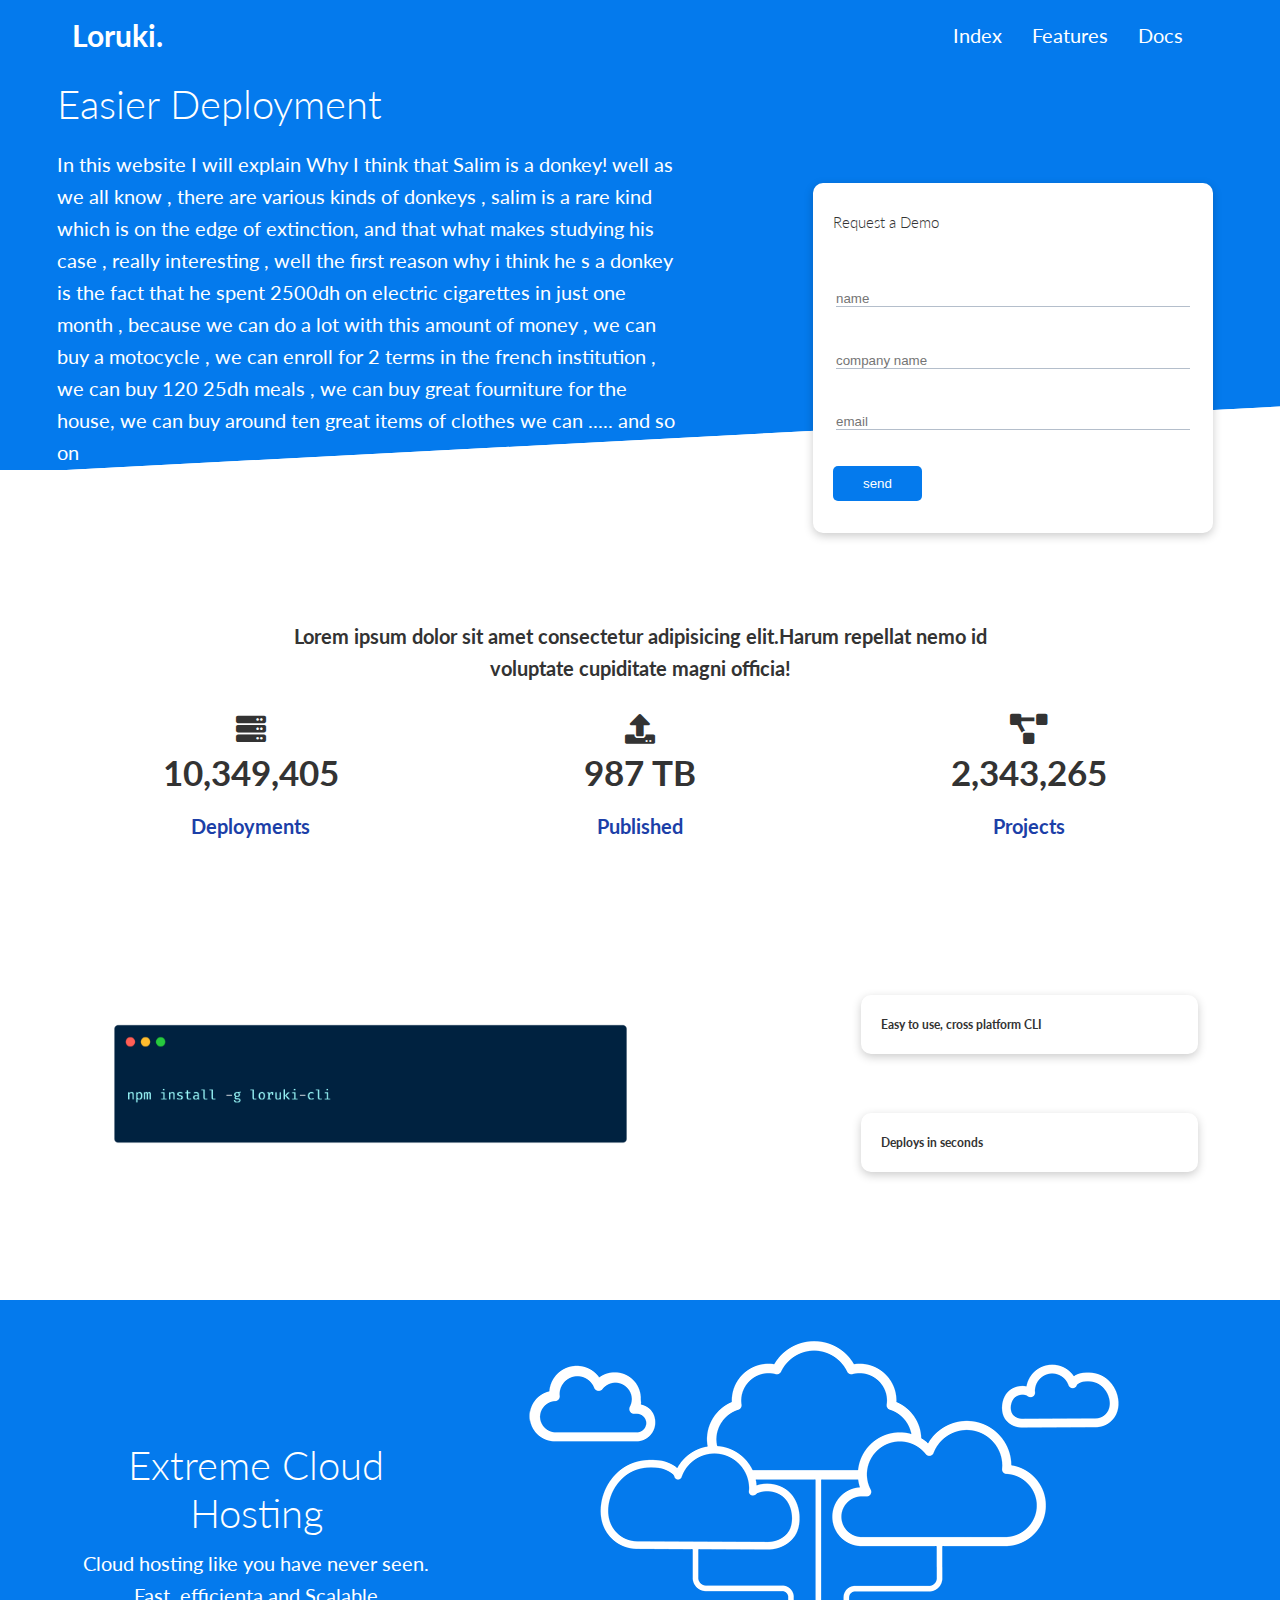
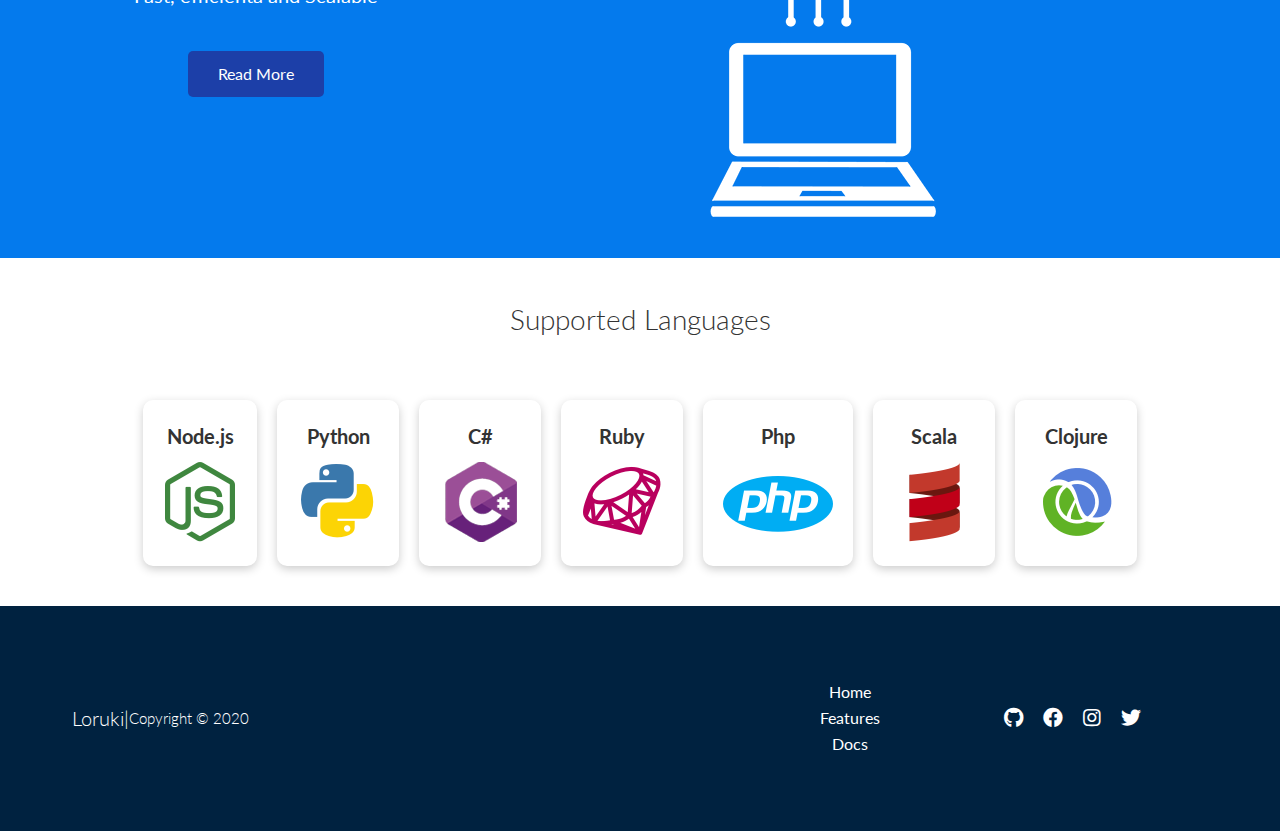
==== commit eb77ca15: "Add files via upload" ====
--- a/index.html
+++ b/index.html
@@ -1,318 +1,189 @@
-<!DOCTYPE html>
-<html lang="en">
-<head>
-    <meta charset="UTF-8">
-    <meta http-equiv="X-UA-Compatible" content="IE=edge">
-    <meta name="viewport" content="width=device-width, initial-scale=1.0">
-    <link rel="stylesheet" href="https://cdnjs.cloudflare.com/ajax/libs/font-awesome/5.15.4/css/all.min.css" integrity="sha512-1ycn6IcaQQ40/MKBW2W4Rhis/DbILU74C1vSrLJxCq57o941Ym01SwNsOMqvEBFlcgUa6xLiPY/NS5R+E6ztJQ==" crossorigin="anonymous" referrerpolicy="no-referrer" />
-    <link rel="stylesheet" href="/css/style.css">
-    <title>Cloud Hosting | Exclusive</title>
-</head>
-<body>
-    <div class="navbar">
-        <div class="container flex">
-            <h1 class="logo" >Loruki.</h1>
-            <nav>
-                <ul>
-                    <li><a href="index.html">Index</a></li>
-                    <li><a href="/features.html">Features</a></li>
-                    <li><a href="docs.html">Docs</a></li>
-                </ul>
-            </nav>
-
-        </div>
-    </div>
-
-    <!--- showcase-->
-    <section class="showcase">
-        <div class="container grid">
-            <div class="showcase-text">
-                <h1>Easier Deployment</h1>
-                <p>Lorem ipsum dolor sit amet consectetur adipisicing 
-                      elit.Doloremque sit voluptatem, esse omnis adipisci
-                      mollitia voluptas assumenda consequatur quia 
-                      placeat, temporibus natus laudantium eum quasi 
-                      illo repellendus non obcaecati.</p> 
-                      <a href="features.html" class="btn btn-outline">Read More</a>                  
-            </div>
-            <div class="showcase-form card">
-                <h2>Request a Demo</h2>
-                <form action="">
-                    <form name="contact" method="POST" netlify-honeypot="bot-field data-netlify="true">
-                        <input type="hidden" name="form-name" value="contact">
-                        <p class="hidden">
-                            <label>Don’t fill this out if you’re human: <input name="bot-field" /></label>
-                          </p>
-
-                    <div class="form-control">
-                        <input type="text" name="name" placeholder="name"> 
-                    </div>
-
-                    <div class="form-control">
-                        <input type="text" name="company" placeholder="company name"  required> 
-                    </div>
-
-                    <div class="form-control">
-                        <input type="email" name="email" placeholder="email" required> 
-                    </div>
-                    <input type="submit" value="send" class="btn btn-primary">
-                </form>
-            </div>
-        </div>
-    </section>
-    <section class="stats">
-        <div class="container">
-            <h3 class="stats-heading text-center my-1">
-                Lorem ipsum dolor sit amet consectetur 
-                adipisicing elit.Harum repellat nemo
-                 id voluptate cupiditate magni officia!
-            </h3>
-            <div class="grid grid-3 text-center my-4">
-                <div>
-                    <i class="fas fa-server fa-3x"></i>
-                    <h3>10,349,405</h3>
-                    <p class="text-secondary"> Deployments </p>
-                </div>
-                <div>
-                    <i class="fas fa-upload fa-3x"></i>
-                    <h3>987 TB</h3>
-                    <p class="text-secondary"> Published </p>
-                </div>
-                <div>
-                    <i class="fas fa-project-diagram fa-3x"></i>
-                    
-                    <h3>2,343,265</h3>
-                    <p class="text-secondary"> Projects </p>
-                </div>
-            </div>
-        </div>
-    </section>
-    <section class="cli">
-        <div class="container grid">
-            <img src="/imgs/Sans titre.png" alt="">
-            <div class="card">
-                <h3>Easy to use, cross platform CLI</h3>
-            </div>
-            <div class="card">
-                <h3>Deploys in seconds</h3>
-            </div>
-        </div>
-    </section>
-    <!--clouds-->
-    <section class="cloud bg-primary my-2 py-2">
-        <div class="container grid">
-            <div class="text-center">
-            <h2 class="lg"> Extreme Cloud Hosting </h2>
-            <p class="lead my-1">
-                Cloud hosting like you have never seen.
-                Fast, efficienta and Scalable
-            </p>
-            <a href="features.html" class="btn btn-secondary sm my-4">Read More</a>
-            </div>
-            
-            <svg class="cloud-images" width="1150" height="778" viewBox="0 0 1150 778" fill="none" xmlns="http://www.w3.org/2000/svg">
-                <g id="Group 3">
-                <path id="Vector" opacity="0.1" d="M793.532 235.57C794.397 234.338 794.875 232.875 794.902 231.37C794.902 222.25 776.322 214.87 753.402 214.87C730.482 214.87 711.902 222.25 711.902 231.37C711.944 233.075 712.545 234.72 713.612 236.05C688.092 238.9 670.902 244.24 670.902 250.37C670.902 259.48 708.902 266.87 755.902 266.87C802.902 266.87 840.902 259.48 840.902 250.37C840.852 243.92 821.532 238.27 793.532 235.57Z" fill="#6C63FF"/>
-                <g id="Group" opacity="0.2">
-                <path id="Vector_2" opacity="0.2" d="M910.082 713.79C909.723 716.394 909.58 719.023 909.652 721.65C927.079 721.93 944.582 722.517 962.162 723.41C962.282 722.73 962.402 722.02 962.502 721.31C963.629 713.981 962.783 706.484 960.052 699.59C956.432 690.76 949.682 684.45 941.232 683.24C932.782 682.03 924.542 686.18 918.592 693.59C914.003 699.443 911.065 706.418 910.082 713.79Z" fill="#3F3D56"/>
-                <path id="Vector_3" opacity="0.2" d="M968.581 679.418C971.305 660.471 961.778 643.424 947.302 641.343C932.827 639.262 918.884 652.936 916.16 671.883C913.437 690.83 922.964 707.877 937.439 709.958C951.915 712.039 965.858 698.366 968.581 679.418Z" fill="#3F3D56"/>
-                <path id="Vector_4" opacity="0.2" d="M974.605 637.494C977.328 618.546 967.801 601.499 953.326 599.419C938.85 597.338 924.907 611.011 922.183 629.958C919.46 648.906 928.987 665.953 943.463 668.033C957.938 670.114 971.881 656.441 974.605 637.494Z" fill="#3F3D56"/>
-                <path id="Vector_5" opacity="0.2" d="M980.629 595.559C983.353 576.612 973.826 559.565 959.35 557.484C944.874 555.403 930.932 569.076 928.208 588.024C925.484 606.971 935.011 624.018 949.487 626.099C963.963 628.18 977.906 614.507 980.629 595.559Z" fill="#3F3D56"/>
-                <path id="Vector_6" opacity="0.2" d="M986.654 553.624C989.377 534.677 979.85 517.63 965.375 515.549C950.899 513.469 936.956 527.142 934.233 546.089C931.509 565.037 941.036 582.083 955.512 584.164C969.987 586.245 983.93 572.572 986.654 553.624Z" fill="#3F3D56"/>
-                <path id="Vector_7" opacity="0.2" d="M1099.74 276.99C1103.98 272.931 1107.93 268.588 1111.57 263.99L1044.33 242.82L1118.73 254.08C1128.11 239.556 1134.43 223.271 1137.3 206.221C1140.17 189.171 1139.53 171.714 1135.42 154.92L1028.06 192.39L1129.93 137.92C1123.44 121.765 1113.69 107.12 1101.29 94.8969C1088.89 82.6737 1074.11 73.1341 1057.87 66.8723C1041.62 60.6105 1024.26 57.7605 1006.86 58.5C989.469 59.2395 972.412 63.5525 956.757 71.1704C941.101 78.7884 927.182 89.5481 915.865 102.779C904.549 116.011 896.078 131.43 890.98 148.078C885.881 164.726 884.266 182.244 886.233 199.544C888.199 216.843 893.707 233.552 902.412 248.63C895.814 254.925 889.914 261.912 884.812 269.47L967.532 328.75L876.822 283.07C867.287 301.889 862.595 322.789 863.171 343.878C863.747 364.967 869.573 385.58 880.122 403.85C862.897 420.273 850.64 441.212 844.754 464.272C838.867 487.333 839.589 511.584 846.835 534.254C854.082 556.924 867.562 577.097 885.733 592.467C903.905 607.836 926.035 617.783 949.592 621.169C973.15 624.554 997.185 621.243 1018.95 611.612C1040.71 601.982 1059.33 586.421 1072.67 566.71C1086.01 546.999 1093.53 523.932 1094.37 500.147C1095.22 476.362 1089.36 452.819 1077.45 432.21C1098.03 412.583 1111.42 386.609 1115.46 358.459C1119.51 330.309 1113.97 301.617 1099.75 276.99H1099.74Z" fill="#6C63FF"/>
-                <path id="Vector_8" opacity="0.1" d="M864.402 322.38C860.309 350.531 865.845 379.239 880.112 403.85C862.887 420.273 850.63 441.212 844.744 464.272C838.857 487.333 839.579 511.584 846.825 534.254C854.072 556.924 867.552 577.097 885.723 592.467C903.895 607.836 926.025 617.783 949.582 621.169C973.14 624.554 997.175 621.243 1018.94 611.612C1040.7 601.982 1059.32 586.421 1072.66 566.71C1086 546.999 1093.52 523.932 1094.36 500.147C1095.21 476.362 1089.35 452.819 1077.44 432.21C1097.33 413.27 866.422 308.29 864.402 322.38Z" fill="black"/>
-                </g>
-                <g id="Group_2" opacity="0.2">
-                <path id="Vector_9" opacity="0.2" d="M166.462 676.72C166.857 678.979 167.443 681.2 168.212 683.36C182.419 678.787 196.772 674.453 211.272 670.36C211.192 669.76 211.102 669.14 210.992 668.52C209.965 662.152 207.282 656.165 203.212 651.16C197.922 644.83 190.762 641.45 183.582 642.78C176.402 644.11 170.822 649.78 167.972 657.62C165.815 663.747 165.294 670.331 166.462 676.72V676.72Z" fill="#3F3D56"/>
-                <path id="Vector_10" opacity="0.2" d="M174.616 593.095C186.966 591.141 194.858 576.163 192.244 559.64C189.63 543.116 177.499 531.306 165.149 533.259C152.799 535.213 144.907 550.192 147.521 566.715C150.135 583.238 162.266 595.049 174.616 593.095Z" fill="#3F3D56"/>
-                <path id="Vector_11" opacity="0.2" d="M168.324 556.616C180.674 554.662 188.567 539.684 185.953 523.16C183.339 506.637 171.208 494.826 158.858 496.78C146.508 498.734 138.615 513.713 141.229 530.236C143.843 546.759 155.974 558.57 168.324 556.616Z" fill="#3F3D56"/>
-                <path id="Vector_12" opacity="0.2" d="M203.822 261.78C206.179 257.257 208.227 252.58 209.952 247.78L149.752 248.72L213.112 237.55C217.087 222.041 217.728 205.865 214.992 190.09C212.605 176.13 207.59 162.75 200.212 150.66L123.102 211.37L191.222 138.04C167.142 108.85 128.922 93.2801 89.4822 100.54C30.5322 111.36 -8.73776 169.04 1.67224 229.34C5.78113 253.699 17.9181 275.984 36.1522 292.65C32.4655 299.703 29.5391 307.128 27.4222 314.8L110.342 341.21L24.5322 328.3C22.7448 340.265 22.8866 352.44 24.9522 364.36C29.0611 388.719 41.1981 411.004 59.4322 427.67C47.9211 449.694 43.9949 474.899 48.2622 499.38C58.6722 559.69 114.862 599.78 173.772 588.93C232.682 578.08 271.992 520.41 261.582 460.1C257.469 435.746 245.333 413.465 227.102 396.8C238.611 374.772 242.537 349.565 238.272 325.08C234.167 300.729 222.042 278.449 203.822 261.78V261.78Z" fill="#6C63FF"/>
-                <path id="Vector_13" opacity="0.1" d="M24.9822 364.36C29.0911 388.719 41.2281 411.004 59.4622 427.67C47.9511 449.694 44.0249 474.899 48.2922 499.38C58.7022 559.69 114.892 599.78 173.802 588.93C232.712 578.08 272.022 520.41 261.612 460.1C257.499 435.746 245.363 413.465 227.132 396.8C238.222 375.58 22.8622 352.11 24.9822 364.36Z" fill="black"/>
-                </g>
-                <g id="Group 1">
-                <path id="Vector_14" opacity="0.2" d="M187.22 666.04C199.57 664.086 207.463 649.108 204.849 632.584C202.235 616.061 190.104 604.25 177.754 606.204C165.404 608.158 157.511 623.137 160.125 639.66C162.739 656.183 174.87 667.994 187.22 666.04Z" fill="#3F3D56"/>
-                <path id="Vector_15" opacity="0.2" d="M183.961 630.362C196.34 628.362 204.205 613.314 201.528 596.753C198.852 580.191 186.647 568.387 174.268 570.388C161.889 572.389 154.024 587.436 156.701 603.997C159.378 620.559 171.582 632.363 183.961 630.362Z" fill="#3F3D56"/>
-                <g id="plant-left">
-                
-                <path id="Vector_16" d="M113.852 593.37C113.852 645.68 146.662 688 187.212 688Z" fill="#46455B"/>
-                <path id="Vector_17" d="M187.212 688C187.212 635.11 223.832 592.31 269.092 592.31Z" fill="#6C63FF"/>
-                <path id="Vector_18" d="M140.432 598.11C140.432 647.8 161.352 688 187.212 688Z" fill="#6C63FF"/>
-                <path id="Vector_19" d="M187.212 688C187.212 620.42 229.542 565.73 281.852 565.73Z" fill="#46455B"/>
-            
-                </g>
-                </g>
-                <path id="Vector_20" opacity="0.1" d="M527.852 744.52C810.07 744.52 1038.85 736.913 1038.85 727.53C1038.85 718.147 810.07 710.54 527.852 710.54C245.635 710.54 16.8522 718.147 16.8522 727.53C16.8522 736.913 245.635 744.52 527.852 744.52Z" fill="#6C63FF"/>
-                <path id="Vector_21" opacity="0.1" d="M178.742 701.43C189.059 701.43 197.422 700.015 197.422 698.27C197.422 696.525 189.059 695.11 178.742 695.11C168.426 695.11 160.062 696.525 160.062 698.27C160.062 700.015 168.426 701.43 178.742 701.43Z" fill="#6C63FF"/>
-                <path id="Vector_22" d="M166.192 683.59C166.192 683.59 176.852 683.27 180.062 680.98C183.272 678.69 196.442 675.98 197.242 679.63C198.042 683.28 213.242 697.87 201.242 697.96C189.242 698.05 173.302 696.09 170.092 694.14C166.882 692.19 166.192 683.59 166.192 683.59Z" fill="#A8A8A8"/>
-                <path id="Vector_23" opacity="0.2" d="M201.442 696.69C189.442 696.78 173.492 694.81 170.292 692.86C167.852 691.38 166.872 686.04 166.552 683.58H166.192C166.192 683.58 166.872 692.18 170.072 694.13C173.272 696.08 189.202 698.05 201.222 697.95C204.692 697.95 205.892 696.69 205.832 694.86C205.352 695.98 204.022 696.67 201.442 696.69Z" fill="black"/>
-                <path id="Vector_24" d="M687.532 198.92C673.182 128.2 611.682 74.9201 536.862 74.9201C477.412 74.9201 426.162 108.74 400.532 157.92C339.032 164.07 290.862 216.34 290.862 279.92C290.862 347.56 346.202 402.92 413.862 402.92H680.362C736.732 402.92 782.862 356.79 782.862 300.42C782.971 274.519 773.148 249.561 755.416 230.681C737.683 211.801 713.39 200.434 687.532 198.92V198.92ZM569.652 259.37V337.27H504.052V259.37H434.352L536.852 156.92L639.352 259.42L569.652 259.37Z" fill="#6C63FF"/>
-                <path id="Vector_25" d="M436.612 247.67C435.612 241.96 436.102 235.81 433.482 230.67C433.229 230.063 432.818 229.535 432.292 229.14C431.64 228.787 430.903 228.618 430.162 228.65C427.792 228.56 425.432 228.53 423.062 228.59C422.402 228.59 421.622 228.69 421.282 229.27C421.242 229.332 421.212 229.399 421.192 229.47C418.482 226.47 416.432 222.68 413.512 219.88C413.932 219.74 414.342 219.61 414.772 219.5C414.772 219.21 414.672 218.94 414.612 218.66C414.612 218.57 414.562 218.49 414.542 218.41C414.522 218.33 414.452 218.03 414.392 217.84C414.332 217.65 414.332 217.65 414.292 217.56C414.241 217.38 414.181 217.204 414.112 217.03C414.112 216.94 414.042 216.85 414.002 216.76L413.792 216.23L413.672 215.98C413.592 215.8 413.512 215.62 413.422 215.45L413.302 215.23C413.212 215.04 413.112 214.85 413.012 214.66L412.912 214.48C412.802 214.28 412.682 214.08 412.572 213.87C412.543 213.837 412.52 213.8 412.502 213.76C412.372 213.53 412.232 213.3 412.092 213.08C410.952 211.22 409.692 209.39 408.762 207.48C407.132 204.12 406.592 200.33 405.502 196.75C404.412 193.17 402.502 189.53 399.262 187.82C397.692 187.02 395.592 186.31 395.442 184.54C395.437 183.971 395.557 183.408 395.792 182.89C396.242 181.743 396.788 180.636 397.422 179.58C397.662 179.2 397.912 178.82 398.162 178.44L398.362 178.17C398.562 177.89 398.772 177.61 398.982 177.35L399.242 177.02C399.452 176.76 399.672 176.52 399.892 176.27L400.162 175.98C400.472 175.65 400.782 175.33 401.112 174.98C401.416 174.746 401.656 174.44 401.812 174.09C401.899 173.743 401.916 173.383 401.862 173.03C401.702 170.17 403.202 167.5 404.862 165.2C406.522 162.9 408.482 160.72 409.432 158.03C409.542 157.72 409.632 157.41 409.712 157.09C409.741 156.988 409.765 156.885 409.782 156.78C409.832 156.57 409.872 156.36 409.912 156.14L409.972 155.78C409.972 155.58 410.022 155.38 410.042 155.19V154.8V154.21V153.82C410.042 153.63 410.042 153.43 410.042 153.23C410.042 153.03 410.042 152.98 410.042 152.85C410.042 152.72 410.042 152.43 409.992 152.22V151.88C409.992 151.64 409.922 151.39 409.892 151.15C409.892 151.07 409.892 150.99 409.892 150.91C409.846 150.583 409.786 150.25 409.712 149.91C409.236 147.786 408.621 145.694 407.872 143.65C407.474 142.394 406.965 141.176 406.352 140.01C406.722 139.94 407.102 139.86 407.472 139.76C407.179 139.301 406.908 138.827 406.662 138.34C408.964 134.95 410.691 131.203 411.772 127.25C412.346 124.427 412.68 121.56 412.772 118.68C413.322 110.02 413.882 101.32 413.162 92.68V92.34C413.432 90.4844 413.452 88.601 413.222 86.7401C412.991 83.0998 411.916 79.5633 410.082 76.4101C408.142 73.3501 404.942 70.65 401.382 70.29C400.795 70.951 400.145 71.5538 399.442 72.09C398.37 71.1487 397.584 69.9258 397.172 68.5601C401.329 67.9077 405.157 65.9086 408.067 62.8699C410.977 59.8312 412.81 55.921 413.282 51.7401C413.282 51.4301 413.352 51.11 413.372 50.8C413.372 50.67 413.372 50.54 413.372 50.41C413.372 50.28 413.372 50.0401 413.372 49.8601C413.372 49.6801 413.372 49.5301 413.372 49.3601V48.9501C413.372 48.7601 413.372 48.56 413.372 48.37C413.372 48.18 413.372 48.1601 413.372 48.0601C413.372 47.9601 413.372 47.62 413.312 47.41C413.317 47.3335 413.317 47.2566 413.312 47.1801L413.222 46.48V46.3301C413.222 46.0801 413.142 45.8301 413.092 45.5801V45.5001C413.042 45.2301 412.982 44.9701 412.912 44.7001C412.465 42.8799 411.754 41.1348 410.802 39.5201C411.585 37.7533 412.097 35.8791 412.322 33.9601C412.322 33.6101 412.392 33.2701 412.412 32.9601C412.432 32.6501 412.412 32.52 412.412 32.3C412.412 32.08 412.412 32.08 412.412 31.98C412.412 31.69 412.412 31.4 412.412 31.12C412.407 31.0902 412.407 31.0599 412.412 31.0301C412.268 26.2243 410.347 21.6427 407.022 18.1701C407.404 17.5362 407.722 16.8663 407.972 16.1701V16.1701C408.052 15.9601 408.122 15.7501 408.182 15.5301C408.242 15.3201 408.302 15.12 408.352 14.91V14.8601L408.472 14.2901C408.467 14.257 408.467 14.2231 408.472 14.19C408.472 13.97 408.542 13.74 408.572 13.51C408.602 13.28 408.572 13.0401 408.632 12.8101C408.632 12.7401 408.632 12.66 408.632 12.59C408.632 12.52 408.632 12.2601 408.632 12.1001V11.8601C408.632 11.7001 408.632 11.53 408.632 11.37C408.632 11.21 408.632 11.23 408.632 11.16C408.464 8.1892 407.182 5.39097 405.042 3.32316C402.902 1.25535 400.062 0.0698553 397.087 0.00299008C394.112 -0.0638752 391.221 0.992801 388.991 2.96238C386.76 4.93196 385.354 7.66977 385.052 10.63C384.908 11.8388 384.945 13.0623 385.162 14.26C382.255 15.678 379.75 17.8022 377.875 20.4383C376.001 23.0744 374.817 26.1384 374.432 29.3501C374.306 30.4252 374.269 31.5089 374.322 32.59C372.597 35.2975 371.567 38.3889 371.322 41.59V41.59C371.322 41.71 371.322 41.8301 371.322 41.9501C371.322 42.3501 371.272 42.76 371.272 43.16C371.264 46.1219 371.932 49.0465 373.227 51.7104C374.521 54.3743 376.408 56.7069 378.742 58.5301C379.718 60.1059 381.004 61.4668 382.522 62.5301C382.796 63.3445 383.001 64.1809 383.132 65.0301C383.244 66.1717 383.095 67.3238 382.696 68.3995C382.298 69.4752 381.661 70.4465 380.832 71.2401C380.402 71.6001 379.922 71.9001 379.472 72.2401C379.018 72.1103 378.536 72.1103 378.082 72.2401C372.922 73.8601 367.982 77.07 365.612 81.98C365.087 83.097 364.672 84.2625 364.372 85.46L364.092 85.8901C360.958 90.795 358.704 96.2097 357.432 101.89C356.782 104.8 356.372 107.82 355.012 110.47C354.686 111.023 354.421 111.61 354.222 112.22C354.107 113.152 354.067 114.092 354.102 115.03C353.962 116.73 352.972 118.24 352.642 119.91C352.442 120.91 352.482 121.91 352.312 122.91C351.836 124.628 351.21 126.301 350.442 127.91C349.382 130.85 349.392 134.08 348.602 137.11C348.506 137.609 348.294 138.079 347.982 138.48C347.357 138.968 346.654 139.346 345.902 139.6C345.352 139.944 344.882 140.401 344.522 140.941C344.161 141.48 343.92 142.09 343.812 142.73C343.604 144.02 343.58 145.333 343.742 146.63L344.132 151.7L338.452 153.42L329.132 156.27C326.401 156.961 323.791 158.063 321.392 159.54C319.254 161.029 317.566 163.077 316.512 165.46C315.567 167.945 314.958 170.544 314.702 173.19C313.801 180.592 312.198 187.892 309.912 194.99C309.722 195.53 309.522 196.08 309.322 196.62L308.692 198.21C308.642 198.32 308.592 198.43 308.552 198.54L308.012 199.81C307.772 200.35 307.522 200.88 307.262 201.41L329.092 208.69C329.092 208.95 329.142 209.23 329.182 209.54C329.942 214.9 329.572 220.34 330.272 225.71C330.363 226.603 330.568 227.48 330.882 228.32C330.328 228.8 329.928 229.433 329.732 230.14C329.486 231.284 329.448 232.463 329.622 233.62C329.872 236.36 330.112 239.1 330.362 241.84C330.481 242.837 330.481 243.844 330.362 244.84C330.092 246.65 329.052 248.24 328.482 249.97C327.912 251.7 327.942 253.92 329.372 254.97C329.871 255.311 330.45 255.519 331.052 255.573C331.654 255.627 332.26 255.526 332.812 255.28C333.915 254.773 334.889 254.025 335.662 253.09C340.052 248.21 342.022 241.62 345.432 235.99C346.31 234.692 347.092 233.332 347.772 231.92C348.242 230.83 348.542 229.67 348.922 228.54C349.447 227.035 350.076 225.568 350.802 224.15C351.212 223.34 352.802 221.39 352.442 220.49C351.882 218.94 345.892 217.58 344.442 217.1C343.517 216.687 342.47 216.641 341.512 216.97C341.368 217.039 341.234 217.126 341.112 217.23L340.602 210.62C341.492 210.54 342.372 210.43 343.242 210.28C343.242 209.04 343.212 207.79 343.152 206.53C343.152 205.39 343.102 204.24 343.072 203.09C343.012 200.29 342.952 197.49 342.882 194.74C342.864 193.119 342.761 191.5 342.572 189.89C342.232 187.44 341.482 185.04 341.242 182.57C341.603 182.284 342.029 182.092 342.482 182.01V182.01C343.183 181.898 343.895 181.871 344.602 181.93H345.162C348.266 181.885 351.306 181.045 353.992 179.49C356.742 178.06 359.292 176.27 361.992 174.8L362.992 174.27L363.372 174.08L364.012 173.76L364.542 173.51L364.662 173.45C366.252 172.69 367.862 171.95 369.402 171.12C369.506 171.29 369.62 171.453 369.742 171.61C370.116 172.118 370.631 172.504 371.224 172.72C371.817 172.935 372.46 172.97 373.072 172.82C371.182 177.37 368.962 181.77 368.402 186.69C367.582 193.8 370.402 200.69 373.212 207.31L382.102 228.31C383.102 230.63 384.392 233.23 386.822 233.78C388.367 233.988 389.936 233.675 391.282 232.89C395.352 230.95 399.012 228.17 402.742 225.57L402.892 225.69C406.262 228.35 408.372 232.06 410.702 235.61L416.932 245.85C416.889 246.363 416.975 246.879 417.182 247.35C417.637 248.198 418.228 248.965 418.932 249.62C422.892 253.885 425.502 259.225 426.432 264.97C426.513 266.441 426.938 267.873 427.672 269.15C429.342 271.47 432.902 271.32 435.412 270C436.188 269.645 436.856 269.094 437.352 268.4C437.774 267.655 438.039 266.831 438.132 265.98C438.591 263.863 438.842 261.706 438.882 259.54C438.842 255.61 437.332 251.7 436.612 247.67ZM400.842 59.2501C401.279 58.9628 401.699 58.6523 402.102 58.3201C401.258 60.8588 399.896 63.1947 398.102 65.1801V65.1801C397.682 65.6401 397.232 66.0701 396.772 66.4901V66.1701C396.722 65.1701 396.772 64.0601 396.772 63.0001C398.375 62.0473 399.762 60.77 400.842 59.2501V59.2501ZM365.532 138.16L365.592 137.97C365.947 138.226 366.254 138.54 366.502 138.9C366.26 139.437 366.146 140.023 366.171 140.612C366.195 141.2 366.356 141.775 366.642 142.29C367.162 143.17 368.102 143.99 367.902 145C367.702 146.01 366.422 146.41 365.382 146.58C364.012 146.8 362.662 147.05 361.312 147.32C361.312 147.32 361.312 147.32 361.312 147.25C361.342 146.123 361.19 144.999 360.862 143.92C363.192 142.92 364.632 140.54 365.532 138.16Z" fill="url(#paint0_linear)"/>
-                <path id="Vector_26" d="M407.152 21.7401C408.05 20.2211 408.598 18.5211 408.756 16.7638C408.914 15.0065 408.678 13.236 408.065 11.5813C407.453 9.92661 406.479 8.42923 405.215 7.19813C403.952 5.96703 402.429 5.03319 400.759 4.46454C399.089 3.8959 397.313 3.70676 395.56 3.91088C393.807 4.11501 392.122 4.70727 390.628 5.64456C389.133 6.58185 387.866 7.84061 386.918 9.32923C385.971 10.8179 385.368 12.4989 385.152 14.2501C385.003 15.4452 385.04 16.6563 385.262 17.8401C381.864 19.4502 379.02 22.0324 377.091 25.2598C375.161 28.4872 374.232 32.2146 374.422 35.9701C372.815 38.4603 371.809 41.2908 371.486 44.2371C371.163 47.1834 371.53 50.1646 372.56 52.9441C373.589 55.7236 375.252 58.2252 377.416 60.2503C379.581 62.2754 382.187 63.7684 385.029 64.611C387.87 65.4536 390.869 65.6225 393.788 65.1044C396.706 64.5862 399.464 63.3953 401.842 61.626C404.22 59.8568 406.153 57.5578 407.488 54.9114C408.823 52.2651 409.523 49.3441 409.532 46.3801C409.532 46.0701 409.532 45.7701 409.532 45.4701C411.895 41.8375 412.951 37.5091 412.528 33.1966C412.104 28.884 410.226 24.8438 407.202 21.7401H407.152Z" fill="#46455B"/>
-                <g id="Group_3" opacity="0.1">
-                <path id="Vector_27" opacity="0.1" d="M385.122 14.8301L385.282 14.7401C385.242 14.535 385.212 14.3281 385.192 14.1201C385.187 14.1633 385.187 14.2069 385.192 14.2501C385.159 14.442 385.135 14.6356 385.122 14.8301V14.8301Z" fill="black"/>
-                <path id="Vector_28" opacity="0.1" d="M412.432 34.2501C412.087 37.1508 411.078 39.9329 409.482 42.3801C409.482 42.6801 409.482 42.9801 409.482 43.2801C409.459 48.1913 407.543 52.9044 404.133 56.4385C400.722 59.9727 396.08 62.0557 391.173 62.2541C386.266 62.4525 381.471 60.751 377.787 57.5037C374.102 54.2564 371.812 49.7134 371.392 44.8201C371.392 45.3401 371.322 45.8201 371.322 46.3801C371.322 51.4404 373.332 56.2935 376.911 59.8717C380.489 63.4499 385.342 65.4601 390.402 65.4601C395.463 65.4601 400.316 63.4499 403.894 59.8717C407.472 56.2935 409.482 51.4404 409.482 46.3801C409.482 46.0701 409.482 45.7701 409.482 45.4701C411.081 43.0247 412.091 40.2417 412.432 37.3401C412.59 36.0627 412.614 34.7723 412.502 33.4901C412.532 33.7401 412.472 34.0001 412.432 34.2501Z" fill="black"/>
-                <path id="Vector_29" opacity="0.1" d="M408.722 14.1101C408.513 15.7143 407.979 17.2591 407.152 18.6501C407.492 18.9901 407.802 19.3501 408.152 19.7101C408.457 18.8664 408.665 17.9908 408.772 17.1001C408.886 16.1055 408.869 15.1003 408.722 14.1101V14.1101Z" fill="black"/>
-                </g>
-                <path id="Vector_30" d="M330.272 226.44C330.363 227.526 330.658 228.584 331.142 229.56C331.386 230.048 331.743 230.47 332.183 230.792C332.623 231.114 333.134 231.326 333.672 231.41C334.661 231.416 335.63 231.135 336.462 230.6C338.152 229.71 339.922 228.68 340.802 226.98C341.682 225.28 341.542 223.38 341.392 221.53L340.252 206.98C337.512 206.9 334.752 206.9 332.002 207.05C329.252 207.2 328.802 207.84 329.182 210.5C329.932 215.78 329.532 221.15 330.272 226.44Z" fill="#FBBEBE"/>
-                <path id="Vector_31" d="M410.892 236.27L417.422 246.83C417.706 247.446 418.219 247.927 418.852 248.17C419.32 248.24 419.797 248.156 420.212 247.93C422.326 246.823 424.183 245.283 425.662 243.41C426.846 242.308 427.745 240.936 428.282 239.41C428.494 238.564 428.486 237.678 428.258 236.836C428.031 235.994 427.591 235.224 426.982 234.6C426.226 233.928 425.406 233.331 424.532 232.82C419.362 229.33 417.032 222.71 411.932 219.13C411.647 218.89 411.301 218.734 410.932 218.68C410.554 218.707 410.189 218.831 409.872 219.04L402.872 222.86C399.872 224.51 400.802 224.71 403.102 226.49C406.452 229.11 408.532 232.77 410.892 236.27Z" fill="#FBBEBE"/>
-                <path id="Vector_32" d="M344.462 218.02C343.533 217.617 342.486 217.581 341.532 217.92C341.109 218.177 340.751 218.528 340.486 218.946C340.22 219.364 340.055 219.838 340.002 220.33C339.822 221.33 339.842 222.33 339.572 223.26C338.97 224.81 337.99 226.184 336.722 227.26C336.244 227.825 335.627 228.256 334.932 228.51C333.982 228.75 332.982 228.31 332.022 228.51C331.464 228.656 330.956 228.95 330.553 229.363C330.15 229.775 329.866 230.289 329.732 230.85C329.48 231.976 329.443 233.14 329.622 234.28L330.362 242.38C330.484 243.376 330.484 244.384 330.362 245.38C330.092 247.17 329.052 248.73 328.482 250.44C327.912 252.15 327.932 254.33 329.372 255.44C329.876 255.775 330.456 255.978 331.059 256.031C331.662 256.083 332.268 255.983 332.822 255.74C333.923 255.244 334.897 254.506 335.672 253.58C340.072 248.78 342.042 242.27 345.462 236.73C346.337 235.454 347.119 234.118 347.802 232.73C348.272 231.65 348.572 230.51 348.952 229.4C349.479 227.914 350.11 226.467 350.842 225.07C351.242 224.27 352.842 222.35 352.482 221.46C351.952 219.84 345.942 218.49 344.462 218.02Z" fill="#46455B"/>
-                <path id="Vector_33" d="M423.872 240.39C422.883 242.259 421.226 243.687 419.232 244.39C418.658 244.548 418.123 244.824 417.662 245.2C417.36 245.569 417.172 246.019 417.122 246.493C417.072 246.968 417.163 247.446 417.382 247.87C417.841 248.709 418.436 249.466 419.142 250.11C423.091 254.295 425.703 259.563 426.642 265.24C426.733 266.695 427.161 268.109 427.892 269.37C429.562 271.66 433.132 271.51 435.652 270.2C436.421 269.849 437.089 269.309 437.592 268.63C438.013 267.895 438.279 267.082 438.372 266.24C438.831 264.153 439.082 262.026 439.122 259.89C439.122 255.89 437.562 252 436.842 248.04C435.842 242.41 436.322 236.34 433.702 231.26C433.456 230.652 433.052 230.121 432.532 229.72C431.874 229.374 431.135 229.208 430.392 229.24C428.032 229.15 425.652 229.13 423.282 229.18C422.622 229.18 421.842 229.28 421.502 229.85C421.383 230.168 421.344 230.511 421.39 230.848C421.435 231.184 421.563 231.505 421.762 231.78C423.212 234.65 425.592 236.92 423.872 240.39Z" fill="#46455B"/>
-                <path id="Vector_34" d="M367.612 139.49C366.951 140.038 366.503 140.8 366.346 141.644C366.189 142.489 366.333 143.361 366.752 144.11C367.282 144.98 368.222 145.79 368.012 146.79C367.802 147.79 366.532 148.17 365.492 148.34C356.312 149.8 347.372 152.49 338.492 155.17L329.152 157.98C326.418 158.655 323.801 159.741 321.392 161.2C319.259 162.656 317.57 164.674 316.512 167.03C315.564 169.476 314.951 172.039 314.692 174.65C313.292 184.2 311.502 193.83 307.242 202.49L329.872 209.92C332.069 210.724 334.345 211.294 336.662 211.62C338.87 211.808 341.093 211.701 343.272 211.3C343.132 206.25 343.042 201.04 342.902 195.98C342.889 194.382 342.786 192.786 342.592 191.2C342.252 188.78 341.502 186.42 341.262 183.98C342.262 183.12 343.832 183.34 345.182 183.37C348.289 183.328 351.336 182.506 354.042 180.98C356.782 179.56 359.342 177.8 362.042 176.35C366.592 173.94 371.772 172.35 375.252 168.52C373.482 175.27 369.252 181.15 368.482 188.08C367.712 195.01 370.482 201.93 373.312 208.4L382.222 229.08C383.222 231.36 384.512 233.93 386.942 234.47C388.488 234.672 390.058 234.363 391.412 233.59C399.612 229.75 406.172 222.52 414.932 220.22C414.272 215.88 410.852 212.29 408.932 208.36C407.292 205.05 406.762 201.31 405.672 197.78C404.582 194.25 402.672 190.66 399.412 188.98C397.842 188.19 395.732 187.49 395.592 185.74C395.579 185.177 395.699 184.618 395.942 184.11C397.112 181.158 398.934 178.509 401.272 176.36C401.57 176.124 401.809 175.823 401.972 175.48C402.049 175.152 402.066 174.814 402.022 174.48C401.852 171.66 403.362 169.03 405.022 166.76C406.682 164.49 408.652 162.34 409.602 159.69C411.232 155.12 409.602 150.1 408.002 145.53C407.477 143.634 406.564 141.867 405.322 140.34C403.222 138.1 399.962 137.45 396.902 137.11C387.052 135.99 375.462 133.4 367.612 139.49Z" fill="#46455B"/>
-                <g id="Group_4" opacity="0.1">
-                <path id="Vector_35" opacity="0.1" d="M405.052 159.5C403.372 161.77 401.862 164.4 402.052 167.22C402.096 167.554 402.079 167.892 402.002 168.22C401.839 168.563 401.6 168.864 401.302 169.1C398.964 171.249 397.142 173.898 395.972 176.85C395.73 177.359 395.61 177.917 395.622 178.48C395.726 179.009 395.964 179.503 396.315 179.913C396.665 180.323 397.116 180.635 397.622 180.82C398.641 179.155 399.886 177.641 401.322 176.32C401.62 176.084 401.859 175.783 402.022 175.44C402.099 175.112 402.116 174.774 402.072 174.44C401.902 171.62 403.412 168.99 405.072 166.72C406.732 164.45 408.702 162.3 409.652 159.65C410.472 157.057 410.555 154.287 409.892 151.65C409.826 151.91 409.746 152.17 409.652 152.43C408.682 155.08 406.742 157.24 405.052 159.5Z" fill="black"/>
-                <path id="Vector_36" opacity="0.1" d="M366.582 140.86C366.914 140.793 367.222 140.638 367.474 140.411C367.725 140.184 367.911 139.894 368.012 139.57C368.032 139.441 368.032 139.309 368.012 139.18L367.582 139.49C367.141 139.857 366.797 140.328 366.582 140.86V140.86Z" fill="black"/>
-                <path id="Vector_37" opacity="0.1" d="M336.662 204.4C334.345 204.074 332.069 203.504 329.872 202.7L309.872 196.14C309.116 198.308 308.232 200.428 307.222 202.49L329.872 209.92C332.069 210.724 334.345 211.294 336.662 211.62C338.87 211.808 341.093 211.701 343.272 211.3C343.202 208.93 343.152 206.52 343.092 204.11C340.971 204.486 338.809 204.584 336.662 204.4V204.4Z" fill="black"/>
-                <path id="Vector_38" opacity="0.1" d="M391.442 226.37C390.088 227.143 388.518 227.452 386.972 227.25C384.542 226.71 383.232 224.14 382.252 221.86L373.342 201.18C371.342 196.63 369.392 191.9 368.672 187.05C368.612 187.39 368.562 187.73 368.512 188.05C367.702 195.05 370.512 201.9 373.342 208.37L382.252 229.05C383.252 231.33 384.542 233.9 386.972 234.44C388.518 234.642 390.088 234.333 391.442 233.56C399.642 229.72 406.202 222.49 414.962 220.19C414.506 217.919 413.591 215.765 412.272 213.86C404.812 216.79 398.782 222.92 391.442 226.37Z" fill="black"/>
-                <path id="Vector_39" opacity="0.1" d="M375.282 161.3C371.802 165.1 366.622 166.72 362.072 169.13C359.342 170.58 356.782 172.34 354.072 173.76C351.366 175.289 348.32 176.115 345.212 176.16C343.862 176.16 342.342 175.9 341.292 176.76C341.512 179.01 342.162 181.2 342.532 183.43C343.421 183.31 344.319 183.29 345.212 183.37C348.319 183.328 351.366 182.506 354.072 180.98C356.812 179.56 359.372 177.8 362.072 176.35C365.072 174.76 368.342 173.52 371.222 171.76C372.822 168.374 374.179 164.879 375.282 161.3V161.3Z" fill="black"/>
-                </g>
-                <path id="Vector_40" d="M383.222 67.9201C383.332 69.0466 383.182 70.1834 382.784 71.2428C382.385 72.3022 381.748 73.2558 380.922 74.0301C380.372 74.5001 379.722 74.8501 379.192 75.3401C378.716 75.8278 378.351 76.4135 378.124 77.0564C377.897 77.6994 377.813 78.3841 377.878 79.0628C377.943 79.7415 378.155 80.398 378.499 80.9865C378.844 81.5749 379.312 82.0812 379.872 82.4701C381.672 83.5701 383.962 83.2701 386.042 82.9101C388.816 82.5273 391.535 81.8191 394.142 80.8001C396.766 79.7716 398.999 77.9414 400.522 75.57C399.427 74.871 398.522 73.9114 397.889 72.7771C397.255 71.6428 396.913 70.3691 396.892 69.0701C396.752 66.4801 397.462 63.5401 395.822 61.5301C394.182 59.5201 391.272 59.6101 388.822 60.2701C387.612 60.6101 386.442 61.0701 385.232 61.4001C384.612 61.5601 382.592 61.5701 382.232 62.0201C381.532 62.8401 383.152 66.6101 383.222 67.9201Z" fill="#FBBEBE"/>
-                <path id="Vector_41" opacity="0.1" d="M383.222 67.9201C383.332 69.0466 383.182 70.1834 382.784 71.2428C382.385 72.3022 381.748 73.2558 380.922 74.0301C380.372 74.5001 379.722 74.8501 379.192 75.3401C378.716 75.8278 378.351 76.4135 378.124 77.0564C377.897 77.6994 377.813 78.3841 377.878 79.0628C377.943 79.7415 378.155 80.398 378.499 80.9865C378.844 81.5749 379.312 82.0812 379.872 82.4701C381.672 83.5701 383.962 83.2701 386.042 82.9101C388.816 82.5273 391.535 81.8191 394.142 80.8001C396.766 79.7716 398.999 77.9414 400.522 75.57C399.427 74.871 398.522 73.9114 397.889 72.7771C397.255 71.6428 396.913 70.3691 396.892 69.0701C396.752 66.4801 397.462 63.5401 395.822 61.5301C394.182 59.5201 391.272 59.6101 388.822 60.2701C387.612 60.6101 386.442 61.0701 385.232 61.4001C384.612 61.5601 382.592 61.5701 382.232 62.0201C381.532 62.8401 383.152 66.6101 383.222 67.9201Z" fill="black"/>
-                <path id="Vector_42" d="M390.172 67.78C397.578 67.78 403.582 61.7762 403.582 54.3701C403.582 46.9639 397.578 40.9601 390.172 40.9601C382.766 40.9601 376.762 46.9639 376.762 54.3701C376.762 61.7762 382.766 67.78 390.172 67.78Z" fill="#FBBEBE"/>
-                <path id="Vector_43" d="M347.832 157.23C347.596 158.298 347.169 159.314 346.572 160.23C345.004 163.006 344.439 166.237 344.972 169.38C345.253 170.938 345.914 172.403 346.896 173.645C347.878 174.887 349.151 175.868 350.602 176.5C351.208 176.802 351.884 176.939 352.559 176.897C353.235 176.855 353.888 176.635 354.452 176.26C352.662 173.93 352.562 170.75 352.672 167.81C352.641 167.262 352.769 166.716 353.042 166.24C353.117 166.128 353.214 166.033 353.327 165.959C353.44 165.886 353.566 165.836 353.699 165.813C353.832 165.789 353.968 165.793 354.099 165.824C354.23 165.854 354.354 165.911 354.462 165.99C354.412 167.842 354.771 169.682 355.512 171.38C355.792 172.03 356.272 172.75 356.992 172.73C357.992 172.73 358.282 171.32 358.242 170.3C358.092 166.14 357.882 161.81 355.882 158.17C355.002 156.922 354.327 155.541 353.882 154.08C353.867 153.56 353.685 153.058 353.362 152.65C353.143 152.476 352.886 152.357 352.612 152.3C351.462 151.97 348.722 150.96 347.772 152.04C346.822 153.12 348.012 155.85 347.832 157.23Z" fill="#FBBEBE"/>
-                <path id="Vector_44" d="M367.742 86.0001C366.202 85.8201 364.992 87.2301 364.152 88.5301C361.01 93.3681 358.748 98.724 357.472 104.35C356.822 107.22 356.422 110.2 355.052 112.81C354.727 113.353 354.462 113.929 354.262 114.53C354.152 115.452 354.112 116.382 354.142 117.31C354.002 118.98 353.012 120.47 352.682 122.12C352.482 123.12 352.522 124.12 352.342 125.12C352.042 126.84 351.092 128.38 350.482 130.03C349.412 132.93 349.422 136.11 348.632 139.1C348.536 139.59 348.324 140.05 348.012 140.44C347.482 141.03 346.622 141.17 345.932 141.55C345.382 141.886 344.91 142.335 344.548 142.868C344.186 143.401 343.942 144.005 343.832 144.64C343.624 145.91 343.6 147.203 343.762 148.48L344.382 156.41C345.012 156.14 345.382 155.41 345.962 154.98C346.962 154.18 348.352 154.36 349.592 154.58L351.402 154.91C353.252 155.24 355.262 155.67 356.402 157.13C357.342 155.65 356.812 153.48 358.252 152.5C358.722 152.18 359.312 152.08 359.802 151.8C360.269 151.497 360.657 151.087 360.932 150.603C361.207 150.119 361.361 149.576 361.382 149.02C361.412 147.906 361.26 146.795 360.932 145.73C363.252 144.73 364.692 142.4 365.602 140.05C366.598 137.205 367.322 134.272 367.762 131.29C369.852 119.5 371.762 107.63 371.962 95.6601C372.094 93.6606 371.874 91.6535 371.312 89.7301C370.692 87.8301 369.732 86.2201 367.742 86.0001Z" fill="#6C63FF"/>
-                <path id="Vector_45" opacity="0.1" d="M367.742 86.0001C366.202 85.8201 364.992 87.2301 364.152 88.5301C361.01 93.3681 358.748 98.724 357.472 104.35C356.822 107.22 356.422 110.2 355.052 112.81C354.727 113.353 354.462 113.929 354.262 114.53C354.152 115.452 354.112 116.382 354.142 117.31C354.002 118.98 353.012 120.47 352.682 122.12C352.482 123.12 352.522 124.12 352.342 125.12C352.042 126.84 351.092 128.38 350.482 130.03C349.412 132.93 349.422 136.11 348.632 139.1C348.536 139.59 348.324 140.05 348.012 140.44C347.482 141.03 346.622 141.17 345.932 141.55C345.382 141.886 344.91 142.335 344.548 142.868C344.186 143.401 343.942 144.005 343.832 144.64C343.624 145.91 343.6 147.203 343.762 148.48L344.382 156.41C345.012 156.14 345.382 155.41 345.962 154.98C346.962 154.18 348.352 154.36 349.592 154.58L351.402 154.91C353.252 155.24 355.262 155.67 356.402 157.13C357.342 155.65 356.812 153.48 358.252 152.5C358.722 152.18 359.312 152.08 359.802 151.8C360.269 151.497 360.657 151.087 360.932 150.603C361.207 150.119 361.361 149.576 361.382 149.02C361.412 147.906 361.26 146.795 360.932 145.73C363.252 144.73 364.692 142.4 365.602 140.05C366.598 137.205 367.322 134.272 367.762 131.29C369.852 119.5 371.762 107.63 371.962 95.6601C372.094 93.6606 371.874 91.6535 371.312 89.7301C370.692 87.8301 369.732 86.2201 367.742 86.0001Z" fill="black"/>
-                <path id="Vector_46" d="M401.532 73.1601C399.32 75.4803 396.493 77.1241 393.382 77.9001C390.284 78.6639 387.119 79.1293 383.932 79.2901C382.953 79.4494 381.95 79.3635 381.012 79.0401C380.551 78.8619 380.171 78.519 379.948 78.0776C379.725 77.6361 379.673 77.1275 379.802 76.6501C379.972 76.3629 380.091 76.0481 380.152 75.7201C380.152 74.9001 378.932 74.8301 378.152 75.0701C372.992 76.6701 368.042 79.8301 365.662 84.6801C364.461 87.4913 363.712 90.4748 363.442 93.5201C362.322 101.52 361.202 109.59 362.702 117.52C363.512 121.73 365.052 125.82 365.142 130.1C365.202 132.5 364.792 134.89 364.812 137.29C364.744 138.13 364.97 138.968 365.452 139.66C365.822 140.09 366.382 140.36 366.642 140.87C367.072 141.71 366.492 142.87 367.062 143.64C367.772 144.58 369.232 143.9 370.202 143.24C375.068 139.938 380.944 138.461 386.792 139.07C393.792 139.82 400.792 143.57 407.612 141.69C407.26 141.181 406.959 140.638 406.712 140.07C403.312 128.91 403.542 116.42 408.632 105.92C410.362 102.33 412.632 98.9201 413.332 94.9801C413.601 93.1413 413.625 91.275 413.402 89.4301C413.165 85.8335 412.086 82.343 410.252 79.2401C408.322 76.1701 405.112 73.5201 401.532 73.1601Z" fill="#6C63FF"/>
-                <path id="Vector_47" d="M369.102 160.68C368.56 162.141 368.299 163.692 368.332 165.25C368.285 166.737 368.359 168.225 368.552 169.7C368.669 170.963 369.122 172.171 369.862 173.2C370.239 173.707 370.757 174.09 371.352 174.302C371.946 174.514 372.59 174.544 373.202 174.39C373.681 174.188 374.109 173.883 374.455 173.495C374.801 173.108 375.056 172.648 375.202 172.15C375.49 171.147 375.704 170.124 375.842 169.09C376.422 166.09 378.022 163.19 378.052 160.09C378.072 159.722 378.015 159.354 377.882 159.01C377.302 157.74 374.452 156.31 373.062 156.52C371.342 156.79 369.742 159.21 369.102 160.68Z" fill="#FBBEBE"/>
-                <path id="Vector_48" opacity="0.1" d="M407.792 84.4801C407.532 87.1501 410.112 89.1601 411.132 91.6301C411.545 92.7881 411.781 94.0017 411.832 95.2301C412.552 103.76 411.992 112.33 411.432 120.86C411.351 123.701 411.016 126.529 410.432 129.31C408.992 135.14 405.432 140.2 401.982 145.1C401.46 145.903 400.853 146.647 400.172 147.32C399.155 148.145 398.023 148.819 396.812 149.32L384.912 155.09C383.42 155.748 382.002 156.562 380.682 157.52C379.15 158.721 377.946 160.289 377.182 162.08C374.872 160.9 372.472 159.84 370.182 158.66C369.642 158.38 369.032 158.02 368.942 157.42C368.822 156.62 369.662 156.05 370.242 155.42C371.322 154.35 371.652 152.76 372.242 151.36C374.162 146.76 378.972 143.82 380.712 139.16C381.382 137.37 381.582 135.34 382.772 133.84C383.45 133.088 384.211 132.417 385.042 131.84C386.867 130.284 388.541 128.56 390.042 126.69C390.723 125.985 391.281 125.17 391.692 124.28C392.073 122.908 392.205 121.479 392.082 120.06C392.172 115.4 394.282 111.06 395.572 106.58C396.782 102.37 397.292 97.9501 398.882 93.8601C400.472 89.7701 403.532 85.5801 407.792 84.4801Z" fill="black"/>
-                <path id="Vector_49" d="M409.342 84.4801C409.082 87.1501 411.652 89.1601 412.672 91.6301C413.088 92.7876 413.328 94.0012 413.382 95.2301C414.092 103.76 413.542 112.33 412.982 120.86C412.884 123.702 412.533 126.53 411.932 129.31C410.492 135.14 406.932 140.2 403.482 145.1C402.96 145.903 402.353 146.647 401.672 147.32C400.655 148.145 399.523 148.819 398.312 149.32L386.402 155.09C384.912 155.752 383.495 156.566 382.172 157.52C380.642 158.723 379.439 160.291 378.672 162.08C376.362 160.9 373.972 159.84 371.672 158.66C371.132 158.38 370.522 158.02 370.432 157.42C370.302 156.62 371.142 156.05 371.722 155.42C372.812 154.35 373.142 152.76 373.722 151.36C375.632 146.76 380.452 143.82 382.192 139.16C382.862 137.37 383.062 135.34 384.252 133.84C384.925 133.084 385.687 132.412 386.522 131.84C388.347 130.284 390.021 128.56 391.522 126.69C392.203 125.985 392.761 125.17 393.172 124.28C393.548 122.907 393.68 121.479 393.562 120.06C393.652 115.4 395.752 111.06 397.042 106.58C398.262 102.37 398.762 97.9501 400.352 93.8601C401.942 89.7701 405.102 85.5801 409.342 84.4801Z" fill="#6C63FF"/>
-                <path id="Vector_50" d="M396.812 33.64C392.682 33.1383 388.502 34.006 384.912 36.1101C385.442 36.1101 385.972 36.11 386.502 36.23C390.47 36.7095 394.186 38.4225 397.128 41.1273C400.069 43.8322 402.087 47.3924 402.897 51.3056C403.707 55.2189 403.268 59.2876 401.641 62.9378C400.015 66.588 397.283 69.6354 393.832 71.65C398.736 71.807 403.511 70.0692 407.167 66.7976C410.822 63.526 413.077 58.9721 413.463 54.0815C413.85 49.1908 412.337 44.3394 409.24 40.5347C406.143 36.7301 401.699 34.2645 396.832 33.6501L396.812 33.64Z" fill="#46455B"/>
-                <path id="Vector_51" d="M402.682 44.2501C403.147 45.2985 403.399 46.4286 403.425 47.5751C403.451 48.7216 403.249 49.8618 402.832 50.9301C402.742 50.6601 402.642 50.3901 402.522 50.1201C400.162 44.8701 392.902 42.7001 386.292 45.2701C384.535 45.8941 382.929 46.882 381.58 48.1692C380.231 49.4565 379.168 51.014 378.462 52.7401C376.782 47.6601 380.192 41.8401 386.462 39.4001C393.062 36.8301 400.322 39.0001 402.682 44.2501Z" fill="#46455B"/>
-                <g id="Group_5" opacity="0.1">
-                <path id="Vector_52" opacity="0.1" d="M402.722 50.5201C402.418 46.8367 401.052 43.3207 398.789 40.3989C396.525 37.477 393.463 35.275 389.972 34.0601C388.198 34.4796 386.494 35.1532 384.912 36.0601C385.442 36.0601 385.972 36.0601 386.502 36.1801C390.341 36.6441 393.948 38.2641 396.845 40.8251C399.741 43.3862 401.791 46.7673 402.722 50.5201V50.5201Z" fill="black"/>
-                <path id="Vector_53" opacity="0.1" d="M405.812 36.5901C405.506 32.9075 404.139 29.3926 401.876 26.4712C399.613 23.5498 396.551 21.3472 393.062 20.1301C391.286 20.5732 389.583 21.2668 388.002 22.1901C388.532 22.1901 389.062 22.1901 389.602 22.3101C393.432 22.7706 397.031 24.3821 399.926 26.9318C402.82 29.4814 404.873 32.8492 405.812 36.5901V36.5901Z" fill="black"/>
-                <path id="Vector_54" opacity="0.1" d="M405.892 15.8001C405.701 13.5868 404.873 11.4762 403.508 9.72304C402.144 7.9699 400.301 6.64911 398.202 5.92007C397.128 6.18066 396.098 6.59494 395.142 7.15008C395.462 7.15008 395.782 7.15007 396.142 7.23007C398.441 7.51052 400.602 8.47871 402.342 10.0079C404.082 11.537 405.319 13.5559 405.892 15.8001V15.8001Z" fill="black"/>
-                <path id="Vector_55" opacity="0.1" d="M413.032 47.9201C413.4 52.4953 412.11 57.0501 409.396 60.7518C406.682 64.4536 402.726 67.0549 398.252 68.0801C396.963 69.4791 395.474 70.6789 393.832 71.6401C396.791 71.7481 399.734 71.1661 402.429 69.9403C405.123 68.7144 407.496 66.8783 409.359 64.5772C411.221 62.276 412.523 59.573 413.16 56.682C413.798 53.791 413.754 50.7912 413.032 47.9201Z" fill="black"/>
-                </g>
-                <g id="hanging-man">
-                <g id="Group 2">
-                <g id="hanging-man_2">
-                <path id="Vector_56" d="M582.222 247.63C581 246.62 579.483 246.032 577.899 245.954C576.315 245.877 574.748 246.314 573.432 247.2C571.432 248.68 570.562 251.14 569.742 253.46C568.542 256.89 566.602 260.22 566.282 263.85C565.392 273.85 558.382 282.26 556.282 292.06C555.512 295.56 555.362 299.24 553.912 302.51C553.218 303.946 552.416 305.326 551.512 306.64C547.996 312.169 544.984 318.002 542.512 324.07C540.772 324.6 539.342 326.27 537.952 327.6C536.17 329.305 534.037 330.602 531.702 331.4C530.751 331.613 529.863 332.048 529.112 332.67C528.112 333.73 528.112 335.44 527.282 336.67C526.692 337.476 525.908 338.119 525.002 338.54C524.941 338.256 524.894 337.969 524.862 337.68C524.652 336.15 524.482 334.62 524.322 333.09C526.651 329.693 527.692 325.576 527.26 321.48C526.827 317.384 524.949 313.577 521.962 310.74C521.777 308.353 521.848 305.953 522.172 303.58C522.32 303.01 522.304 302.409 522.128 301.847C521.951 301.285 521.62 300.784 521.172 300.4C520.682 300.09 520.082 300.02 519.562 299.76C518.808 299.255 518.168 298.597 517.682 297.83C516.277 296.238 514.354 295.194 512.253 294.883C510.152 294.572 508.009 295.013 506.202 296.13C503.402 298 501.922 301.32 499.532 303.71C498.292 304.94 496.822 305.91 495.592 307.14C493.133 309.777 491.535 313.102 491.012 316.67C490.499 320.219 490.355 323.812 490.582 327.39C490.558 328.475 490.713 329.556 491.042 330.59C491.399 331.438 491.892 332.222 492.502 332.91C495.433 336.732 499.306 339.727 503.742 341.6C503.773 341.812 503.79 342.026 503.792 342.24C503.792 342.57 503.792 342.9 503.712 343.24L503.222 343.16C501.422 342.94 499.522 343.16 497.852 342.47C495.002 341.24 493.852 337.62 491.042 336.2C490.809 336.077 490.565 335.977 490.312 335.9C489.646 331.239 488.274 326.708 486.242 322.46C485.242 320.46 484.112 318.38 483.992 316.12C484.055 314.019 484.527 311.95 485.382 310.03C487.643 303.161 489.427 296.145 490.722 289.03C491.629 284.57 492.542 280.11 493.462 275.65C494.704 274.521 495.799 273.241 496.722 271.84C498.65 269.053 499.777 265.792 499.982 262.41C500.072 260.724 499.826 259.036 499.26 257.445C498.693 255.854 497.817 254.391 496.682 253.14C496.182 252.531 495.555 252.036 494.846 251.691C494.137 251.346 493.361 251.158 492.572 251.14C491.893 251.22 491.237 251.439 490.645 251.783C490.053 252.127 489.538 252.589 489.132 253.14C487.911 254.85 487.028 256.778 486.532 258.82C485.532 262.14 484.532 265.6 484.982 269.04C485.392 271.89 486.782 274.98 485.362 277.48C480.682 285.67 477.452 294.88 473.982 303.66C473.088 305.767 472.359 307.94 471.802 310.16C471.108 313.738 470.986 317.404 471.442 321.02C472.266 327.801 473.572 334.515 475.352 341.11C476.082 344.11 476.942 347.28 478.662 349.75C478.052 353.101 477.904 356.519 478.222 359.91C478.263 360.694 478.468 361.46 478.822 362.16C479.396 362.966 480.091 363.677 480.882 364.27C481.955 365.268 482.802 366.484 483.366 367.836C483.93 369.188 484.198 370.646 484.152 372.11C484.201 374.848 484.732 377.557 485.722 380.11C488.112 387.24 490.512 394.37 492.602 401.6C493.056 402.939 493.305 404.338 493.342 405.75C493.342 407.75 492.392 409.75 492.832 411.75C493.168 412.654 493.442 413.579 493.652 414.52C493.668 415.247 493.574 415.972 493.372 416.67C492.072 422.32 488.312 435.35 488.962 441.12L490.252 440.67C489.702 448.31 487.342 455.79 486.482 463.43C485.917 468.993 485.978 474.601 486.662 480.15C487.035 482.631 487.249 485.132 487.302 487.64C487.302 489.89 486.942 492.11 486.852 494.35C486.807 497.359 486.985 500.367 487.382 503.35C487.774 508.03 488.52 512.673 489.612 517.24C491.692 525 490.292 533.08 490.522 541.12C490.791 546.729 490.734 552.348 490.352 557.95C490.142 560.32 489.812 562.68 489.742 565.06C489.532 572.12 491.622 579.15 490.882 586.17C490.532 589.46 489.692 593.17 491.762 595.76C492.422 596.57 493.312 597.15 494.012 597.92C494.393 598.278 494.674 598.729 494.826 599.229C494.979 599.729 494.998 600.26 494.882 600.77C494.612 601.56 493.882 602.14 493.712 602.97C493.522 604.27 494.952 605.17 496.192 605.59L496.542 605.69C496.517 606.124 496.582 606.558 496.736 606.965C496.889 607.372 497.127 607.741 497.432 608.05C498.208 608.642 499.132 609.009 500.102 609.11L516.102 612.21C519.672 612.9 523.552 613.55 526.902 612.34C527.032 612.824 527.291 613.263 527.652 613.61C528.425 614.201 529.345 614.567 530.312 614.67L546.312 617.77C550.392 618.56 554.872 619.29 558.512 617.27C559.562 616.71 560.447 615.886 561.082 614.88C561.593 613.927 561.889 612.874 561.95 611.794C562.01 610.714 561.834 609.634 561.432 608.63C561.126 607.601 560.503 606.695 559.652 606.04C558.517 605.416 557.224 605.138 555.932 605.24C554.836 605.32 553.736 605.152 552.712 604.75C552.399 604.585 552.125 604.353 551.912 604.07C552.712 603.07 553.482 602.07 554.212 601.07C553.522 600.91 553.212 599.96 553.042 599.26C550.982 588.88 553.872 578.26 554.292 567.66C554.505 562.353 554.089 557.039 553.052 551.83C552.662 549.83 552.192 547.93 551.912 545.95C550.442 535.62 554.372 525.13 553.122 514.77C552.532 509.93 554.612 504.87 555.352 500.05C556.002 495.77 555.582 491.41 555.162 487.05L551.852 453.05C551.402 448.46 550.932 443.76 548.972 439.58C547.994 437.243 547.53 434.723 547.612 432.19C551.612 429.9 555.292 426.75 559.812 426.74C560.682 423.44 558.182 413.03 556.722 409.95C551.028 397.808 548.776 384.335 550.212 371C550.742 366.21 548.832 361.38 549.472 356.6C549.568 355.481 549.881 354.39 550.392 353.39C550.65 352.895 551.03 352.472 551.495 352.163C551.96 351.853 552.496 351.667 553.052 351.62C552.772 348.75 552.402 345.86 551.912 342.99C553.558 341.311 554.91 339.367 555.912 337.24C557.992 332.89 558.912 328.09 560.122 323.43C562.322 315.22 565.682 307.38 568.342 299.32C571.002 291.26 570.482 282.74 572.392 274.46C573.471 269.899 576.264 265.927 580.192 263.37C581.712 262.37 583.442 261.6 584.492 260.12C585.284 258.904 585.701 257.482 585.692 256.03C585.782 254.459 585.517 252.888 584.916 251.434C584.316 249.98 583.395 248.68 582.222 247.63V247.63ZM521.102 597.51C521.402 597.1 521.692 596.69 521.962 596.26C520.902 596.2 519.562 595.58 519.432 594.52C519.4 593.459 519.518 592.398 519.782 591.37C520.084 589.532 519.971 587.649 519.452 585.86C519.082 584.62 518.532 583.43 518.132 582.19C517.741 580.806 517.431 579.4 517.202 577.98C516.222 572.901 514.697 567.942 512.652 563.19C510.652 558.58 512.202 553.55 512.222 548.52C512.222 546.15 511.862 543.73 512.462 541.43C512.812 540.07 513.462 538.81 513.832 537.43C514.652 534.26 513.622 530.93 512.612 527.82C516.562 518.48 517.092 507.82 517.902 497.66C518.356 491.98 518.809 486.313 519.262 480.66C519.462 478.13 519.692 475.5 521.022 473.34C523.385 480.563 524.793 488.063 525.212 495.65C525.254 497.843 525.508 500.026 525.972 502.17C526.602 504.54 527.832 506.69 528.652 508.99C530.472 514.05 530.282 519.58 531.102 524.89C531.432 527.04 531.932 529.16 532.252 531.31C533.632 540.8 531.402 550.41 529.182 559.74C527.822 565.46 528.042 571.79 527.732 577.66C527.442 583.29 527.142 588.92 527.282 594.56C527.282 596.28 527.392 598.04 527.372 599.79C526.828 599.725 526.28 599.695 525.732 599.7C524.636 599.78 523.536 599.612 522.512 599.21C521.879 598.802 521.387 598.208 521.102 597.51V597.51Z" fill="url(#paint1_linear)"/>
-                <path id="Vector_57" d="M555.982 602.903C557.273 602.804 558.564 603.078 559.702 603.693C560.548 604.349 561.17 605.25 561.482 606.273C561.882 607.272 562.056 608.345 561.994 609.418C561.932 610.492 561.634 611.538 561.123 612.483C560.487 613.484 559.601 614.3 558.552 614.853C554.912 616.853 550.432 616.143 546.352 615.363L530.352 612.293C529.388 612.209 528.465 611.863 527.683 611.293C527.196 610.759 526.89 610.086 526.806 609.369C526.721 608.651 526.864 607.926 527.212 607.293C527.91 606.031 528.95 604.991 530.212 604.293C534.812 601.433 540.213 600.293 545.493 599.683C547.493 599.443 549.362 598.803 550.862 600.193C551.662 600.923 551.623 601.833 552.743 602.423C553.774 602.821 554.88 602.985 555.982 602.903Z" fill="#3F3D56"/>
-                <path id="Vector_58" d="M525.752 597.403C527.039 597.304 528.328 597.578 529.462 598.193C530.314 598.843 530.937 599.747 531.242 600.773C531.646 601.77 531.823 602.844 531.763 603.918C531.702 604.991 531.405 606.038 530.892 606.983C530.254 607.981 529.369 608.797 528.322 609.353C524.682 611.353 520.202 610.643 516.112 609.863L500.112 606.783C499.148 606.7 498.225 606.354 497.442 605.783C496.955 605.25 496.646 604.578 496.56 603.86C496.474 603.143 496.615 602.417 496.962 601.783C497.682 600.52 498.738 599.482 500.012 598.783C504.602 595.933 510.012 594.833 515.292 594.183C517.292 593.933 519.162 593.303 520.662 594.683C521.452 595.413 521.422 596.323 522.532 596.913C523.556 597.314 524.656 597.481 525.752 597.403V597.403Z" fill="#3F3D56"/>
-                <path id="Vector_59" d="M519.624 419.363C510.375 419.401 501.141 420.106 491.994 421.473C491.389 421.529 490.798 421.685 490.244 421.933C488.304 422.933 488.244 425.653 488.294 427.833C488.424 436.703 485.394 445.293 484.394 454.093C483.82 459.619 483.877 465.191 484.564 470.703C484.927 473.172 485.14 475.659 485.204 478.153C485.204 480.373 484.834 482.583 484.744 484.813C484.697 487.789 484.871 490.764 485.264 493.713C485.655 498.363 486.401 502.977 487.494 507.513C489.564 515.223 488.164 523.253 488.384 531.233C488.651 536.806 488.587 542.389 488.194 547.953C487.984 550.313 487.654 552.653 487.584 555.023C487.374 562.023 489.454 569.023 488.714 576.023C488.364 579.283 487.514 583.023 489.584 585.543C490.244 586.343 491.134 586.923 491.824 587.693C492.201 588.048 492.481 588.493 492.635 588.988C492.789 589.482 492.813 590.007 492.704 590.513C492.424 591.303 491.654 591.883 491.534 592.703C491.334 593.993 492.764 594.893 494.004 595.303C498.727 596.753 503.793 596.633 508.442 594.962C513.091 593.29 517.074 590.158 519.794 586.033C518.734 585.973 517.394 585.353 517.264 584.303C517.232 583.249 517.35 582.195 517.614 581.173C517.92 579.349 517.808 577.478 517.284 575.703C516.924 574.463 516.364 573.283 515.974 572.053C515.584 570.679 515.273 569.283 515.044 567.873C514.07 562.823 512.548 557.894 510.504 553.173C508.504 548.593 510.064 543.593 510.084 538.613C510.084 536.253 509.734 533.843 510.324 531.563C510.674 530.203 511.324 528.953 511.704 527.563C512.524 524.413 511.494 521.113 510.484 518.023C514.484 508.743 514.984 498.103 515.794 488.023L517.164 471.023C517.364 468.513 517.604 465.893 518.924 463.753C521.286 470.925 522.694 478.375 523.114 485.913C523.147 488.096 523.398 490.27 523.864 492.403C524.494 494.743 525.714 496.883 526.544 499.173C528.354 504.173 528.164 509.683 528.984 514.963C529.314 517.103 529.804 519.203 530.124 521.343C531.504 530.773 529.264 540.343 527.034 549.593C525.674 555.273 525.884 561.593 525.574 567.403C525.274 572.993 524.974 578.583 525.114 584.183C525.234 589.333 525.634 594.863 522.864 599.183C525.964 600.763 529.164 602.373 532.624 602.673C536.649 602.887 540.623 601.684 543.854 599.273C547.052 596.867 549.832 593.952 552.084 590.643C551.384 590.483 551.084 589.533 550.914 588.843C548.854 578.533 551.754 567.943 552.184 557.443C552.396 552.173 551.983 546.896 550.954 541.723C550.564 539.723 550.084 537.833 549.804 535.873C548.354 525.613 552.284 515.183 551.044 504.873C550.464 500.053 552.544 495.033 553.284 490.233C553.934 485.983 553.524 481.653 553.104 477.373L549.814 443.623C549.374 439.053 548.904 434.383 546.944 430.233C544.604 425.233 546.054 419.073 545.804 413.563C537.543 417.2 528.647 419.171 519.624 419.363V419.363Z" fill="#46455B"/>
-                <path id="Vector_60" d="M541.132 327.454C543.854 320.02 547.389 312.91 551.672 306.254C552.576 304.946 553.378 303.573 554.072 302.144C555.532 298.904 555.682 295.244 556.452 291.764C558.602 282.024 565.622 273.664 566.522 263.764C566.842 260.154 568.782 256.844 569.992 253.434C570.802 251.124 571.722 248.684 573.682 247.214C574.999 246.336 576.561 245.903 578.142 245.979C579.722 246.054 581.236 246.634 582.462 247.634C583.659 248.67 584.601 249.967 585.217 251.425C585.832 252.883 586.105 254.463 586.012 256.044C586.016 257.485 585.599 258.896 584.812 260.104C583.752 261.574 582.032 262.364 580.512 263.334C576.593 265.861 573.796 269.8 572.702 274.334C570.782 282.564 571.302 291.014 568.632 299.024C565.962 307.034 562.632 314.834 560.402 323.024C559.152 327.654 558.262 332.424 556.172 336.744C554.082 341.064 550.532 344.963 545.862 346.073C545.568 343.1 544.798 340.193 543.582 337.464C542.182 334.304 539.952 330.664 541.132 327.454Z" fill="#A0616A"/>
-                <path id="Vector_61" d="M506.111 338.852C505.414 333.036 502.694 327.348 498.098 322.099C496.293 320.108 494.272 318.117 494.055 315.838C494.165 313.759 495.018 311.712 496.564 309.816C500.65 303.009 503.876 296.054 506.219 289.001L511.201 275.762C513.43 274.646 515.4 273.382 517.066 272C520.55 269.249 522.592 266.022 522.968 262.672C523.135 261.002 522.695 259.33 521.676 257.754C520.656 256.178 519.077 254.73 517.03 253.495C516.116 252.899 514.98 252.419 513.701 252.086C512.421 251.753 511.027 251.575 509.612 251.564C508.386 251.643 507.202 251.861 506.134 252.204C505.066 252.546 504.137 253.006 503.404 253.554C501.235 255.232 499.673 257.125 498.802 259.129C496.997 262.414 495.192 265.828 495.986 269.232C496.708 272.049 499.235 275.105 496.654 277.574C488.189 285.687 482.36 294.785 476.079 303.455C474.473 305.539 473.163 307.689 472.163 309.885C470.896 313.426 470.665 317.055 471.477 320.636C472.954 327.356 475.307 334.01 478.516 340.544C480.32 344.645 482.576 349.105 488.821 351.563C493.965 347.024 499.163 342.575 506.111 338.852Z" fill="#A0616A"/>
-                <path id="Vector_62" d="M512.532 351.274C512.111 349.05 511.003 347.015 509.363 345.456C507.723 343.897 505.634 342.892 503.392 342.584C501.592 342.374 499.692 342.583 498.022 341.913C495.172 340.683 493.972 337.094 491.212 335.684C488.452 334.274 484.872 335.583 482.832 337.943C480.792 340.303 479.932 343.514 479.312 346.514C478.351 350.674 478.037 354.958 478.382 359.214C478.43 359.994 478.638 360.757 478.992 361.453C479.565 362.253 480.257 362.961 481.042 363.553C482.114 364.539 482.961 365.745 483.525 367.087C484.09 368.43 484.358 369.878 484.312 371.333C484.348 374.072 484.876 376.782 485.872 379.333C488.262 386.413 490.662 393.503 492.742 400.683C493.196 402.011 493.446 403.401 493.482 404.803C493.432 406.803 492.482 408.803 492.972 410.753C493.299 411.653 493.569 412.571 493.782 413.503C493.799 414.227 493.705 414.949 493.502 415.643C492.192 421.263 488.432 434.203 489.082 439.933C497.612 436.793 510.482 434.933 519.522 433.933C522.009 433.647 524.51 433.5 527.012 433.493C533.012 433.493 539.302 434.623 544.902 432.423C550.092 430.423 554.402 425.603 559.982 425.583C560.852 422.313 558.352 411.973 556.902 408.913C551.214 396.862 548.971 383.471 550.422 370.223C550.942 365.463 549.042 360.663 549.692 355.913C549.785 354.801 550.094 353.717 550.602 352.723C550.865 352.23 551.247 351.809 551.713 351.5C552.179 351.191 552.715 351.003 553.272 350.954C552.608 343.506 551.149 336.151 548.922 329.014C548.112 326.474 546.652 323.534 543.992 323.364C541.592 323.204 539.822 325.364 538.092 327.054C536.307 328.748 534.174 330.034 531.842 330.824C530.887 331.034 529.996 331.469 529.242 332.093C528.242 333.143 528.242 334.853 527.412 336.093C525.972 338.313 522.292 338.523 521.412 341.003C521.228 341.733 521.097 342.475 521.022 343.223C520.614 344.683 519.795 345.995 518.662 347.003C517.005 348.913 514.898 350.381 512.532 351.274V351.274Z" fill="#2F2E41"/>
-                <path id="Vector_63" d="M526.707 305.331C526.854 304.765 526.839 304.169 526.662 303.612C526.485 303.054 526.154 302.558 525.707 302.181C525.18 301.934 524.639 301.717 524.087 301.531C523.337 301.02 522.7 300.36 522.217 299.591C520.81 298.005 518.887 296.966 516.788 296.659C514.69 296.351 512.55 296.795 510.747 297.911C507.937 299.771 506.467 303.071 504.067 305.441C502.837 306.671 501.367 307.631 500.127 308.861C497.671 311.475 496.07 314.775 495.537 318.321C495.024 321.85 494.879 325.423 495.107 328.981C495.077 330.06 495.233 331.135 495.567 332.161C495.926 333.002 496.419 333.778 497.027 334.461C500.075 338.443 504.161 341.509 508.837 343.321C513.537 344.981 519.027 344.781 523.227 342.091C523.648 341.858 523.994 341.512 524.227 341.091C524.427 340.467 524.427 339.796 524.227 339.171C523.726 336.68 523.966 334.097 524.917 331.741C525.751 330.101 526.492 328.415 527.137 326.691C527.548 324.717 527.602 322.685 527.297 320.691C526.807 315.591 525.917 310.451 526.707 305.331Z" fill="#46455B"/>
-                </g>
-                </g>
-                </g>
-                <g id="plant-right">
-                <g id="plant-right_2">
-                <path id="Vector_64" d="M812.852 571.92C812.852 670.3 874.572 749.92 950.852 749.92Z" fill="#46455B"/>
-                <path id="Vector_65" d="M950.852 749.92C950.852 650.42 1019.72 569.92 1104.85 569.92Z" fill="#6C63FF"/>
-                <path id="Vector_66" d="M862.852 580.78C862.852 674.24 902.202 749.87 950.852 749.87Z" fill="#6C63FF"/>
-                <path id="Vector_67" d="M950.852 749.92C950.852 622.79 1030.46 519.92 1128.85 519.92Z" fill="#46455B"/>
-                </g>
-                </g>
-                <path id="Vector_68" d="M921.812 751.12C921.812 751.12 941.382 750.52 947.282 746.32C953.182 742.12 977.392 737.1 978.852 743.84C980.312 750.58 1008.26 777.34 986.172 777.52C964.082 777.7 934.832 774.08 928.942 770.52C923.052 766.96 921.812 751.12 921.812 751.12Z" fill="#A8A8A8"/>
-                <path id="Vector_69" opacity="0.1" d="M815.532 36.5701C816.397 35.338 816.875 33.8753 816.902 32.3701C816.902 23.2501 798.322 15.8701 775.402 15.8701C752.482 15.8701 733.902 23.2501 733.902 32.3701C733.921 34.066 734.493 35.7094 735.532 37.0501C710.012 39.9001 692.822 45.2401 692.822 51.3701C692.822 60.4801 730.822 67.8701 777.822 67.8701C824.822 67.8701 862.822 60.4801 862.822 51.3701C862.852 44.9201 843.532 39.2701 815.532 36.5701Z" fill="#6C63FF"/>
-                <path id="Vector_70" opacity="0.1" d="M306.532 54.5701C307.397 53.338 307.875 51.8753 307.902 50.3701C307.902 41.2501 289.322 33.8701 266.402 33.8701C243.482 33.8701 224.902 41.2501 224.902 50.3701C224.944 52.0753 225.545 53.7197 226.612 55.0501C201.092 57.9001 183.902 63.2401 183.902 69.3701C183.902 78.4801 221.952 85.8701 268.902 85.8701C315.852 85.8701 353.902 78.4801 353.902 69.3701C353.852 62.9201 334.532 57.2701 306.532 54.5701Z" fill="#6C63FF"/>
-                <path id="Vector_71" opacity="0.1" d="M598.272 40.7101C600.602 39.3601 603.752 40.6501 605.352 42.8301C606.952 45.0101 607.352 47.8301 607.802 50.4501C608.692 56.3701 609.342 63.1601 605.352 67.6101C611.872 47.8401 630.622 32.7001 651.352 30.4901" stroke="#6C63FF" stroke-width="3" stroke-miterlimit="10"/>
-                <path id="Vector_72" opacity="0.1" d="M264.742 141.69C266.242 140.82 268.262 141.69 269.292 143.05C270.21 144.531 270.752 146.213 270.872 147.95C271.442 151.76 271.872 156.12 269.302 158.95C271.495 152.602 275.429 146.997 280.654 142.777C285.879 138.556 292.185 135.889 298.852 135.08" stroke="#6C63FF" stroke-width="3" stroke-miterlimit="10"/>
-                <path id="Vector_73" opacity="0.1" d="M714.742 171.69C716.242 170.82 718.262 171.69 719.292 173.05C720.21 174.531 720.752 176.213 720.872 177.95C721.442 181.76 721.872 186.12 719.302 188.95C721.495 182.602 725.429 176.997 730.654 172.777C735.879 168.556 742.185 165.889 748.852 165.08" stroke="#6C63FF" stroke-width="3" stroke-miterlimit="10"/>
-                <path id="Vector_74" opacity="0.1" d="M677.852 507.92V483.62L689.052 494.82L691.852 491.92L675.852 475.92L659.852 491.92L662.652 494.71L673.852 483.62V507.92H677.852Z" fill="#6C63FF"/>
-                <path id="Vector_75" opacity="0.1" d="M435.852 587.92V563.62L447.052 574.82L449.852 571.92L433.852 555.92L417.852 571.92L420.652 574.71L431.852 563.62V587.92H435.852Z" fill="#6C63FF"/>
-                <path id="Vector_76" opacity="0.1" d="M613.852 658.92V634.62L625.052 645.82L627.852 642.92L611.852 626.92L595.852 642.92L598.652 645.71L609.852 634.62V658.92H613.852Z" fill="#6C63FF"/>
-                <g id="undraw_cloud_files_wmo8 1" clip-path="url(#clip0)">
-                <path id="Vector_77" d="M805.615 223.433C805.56 223.371 805.521 223.296 805.501 223.216C798.088 193.562 799.335 162.495 809.1 133.488C818.866 104.48 836.767 78.6729 860.803 58.9506C884.839 39.2283 914.063 26.3673 945.21 21.8044C976.358 17.2415 1008.2 21.1565 1037.18 33.1119C1037.25 33.1389 1037.31 33.178 1037.36 33.2272C1037.41 33.2764 1037.45 33.3346 1037.47 33.3985C1037.5 33.4624 1037.51 33.5307 1037.51 33.5996C1037.51 33.6685 1037.5 33.7366 1037.47 33.8C1037.44 33.8634 1037.4 33.9209 1037.35 33.9691C1037.3 34.0174 1037.24 34.0555 1037.17 34.0813C1037.11 34.1071 1037.04 34.12 1036.97 34.1194C1036.9 34.1187 1036.83 34.1045 1036.76 34.0775C977.465 9.65674 910.18 19.6093 861.164 60.0514C812.446 100.247 791.521 162.673 806.554 222.97C806.583 223.085 806.571 223.205 806.52 223.313C806.469 223.42 806.382 223.507 806.274 223.561C806.165 223.614 806.041 223.631 805.921 223.608C805.802 223.585 805.694 223.523 805.615 223.433V223.433Z" fill="#E6E6E6"/>
-                <path id="Vector_78" d="M904.647 336.033C904.568 335.943 904.522 335.83 904.518 335.712C904.513 335.594 904.55 335.478 904.621 335.383C904.693 335.287 904.796 335.218 904.914 335.187C905.031 335.155 905.156 335.163 905.269 335.209C964.342 359.17 1031.3 349.085 1080.02 308.889C1129.5 268.067 1150.51 205.315 1134.85 145.123C1134.84 145.056 1134.83 144.987 1134.84 144.919C1134.85 144.85 1134.88 144.785 1134.91 144.726C1134.95 144.667 1135 144.615 1135.06 144.574C1135.11 144.533 1135.18 144.503 1135.25 144.486C1135.32 144.469 1135.39 144.466 1135.46 144.476C1135.53 144.486 1135.6 144.509 1135.66 144.545C1135.72 144.58 1135.77 144.627 1135.81 144.682C1135.86 144.737 1135.89 144.8 1135.91 144.867C1143.5 174.116 1142.54 204.837 1133.12 233.586C1123.37 263.213 1105.22 289.585 1080.72 309.688C1056.81 329.43 1027.71 342.359 996.656 347.035C965.606 351.712 933.825 347.953 904.85 336.176C904.771 336.145 904.702 336.096 904.647 336.033V336.033Z" fill="#E6E6E6"/>
-                <path id="Vector_79" d="M892.127 345.347C892.081 345.294 892.046 345.233 892.024 345.168C892.002 345.102 891.994 345.033 891.999 344.964C892.005 344.896 892.025 344.829 892.057 344.767C892.09 344.706 892.134 344.652 892.188 344.607L1148.11 133.453C1148.22 133.363 1148.36 133.319 1148.5 133.33C1148.65 133.341 1148.78 133.406 1148.87 133.512C1148.97 133.618 1149.01 133.756 1149 133.894C1148.99 134.033 1148.92 134.162 1148.81 134.252L892.891 345.406C892.837 345.45 892.774 345.484 892.706 345.506C892.639 345.527 892.567 345.535 892.496 345.529C892.425 345.524 892.356 345.505 892.293 345.474C892.23 345.442 892.173 345.399 892.127 345.347Z" fill="#E6E6E6"/>
-                <path id="Vector_80" d="M794.132 233.927C794.086 233.874 794.05 233.814 794.029 233.748C794.007 233.682 793.998 233.613 794.004 233.545C794.01 233.476 794.029 233.409 794.062 233.348C794.094 233.286 794.139 233.232 794.193 233.187L1050.11 22.0334C1050.22 21.9433 1050.36 21.899 1050.51 21.9101C1050.65 21.9213 1050.78 21.987 1050.88 22.0929C1050.97 22.1987 1051.02 22.3361 1051 22.4747C1050.99 22.6133 1050.93 22.7419 1050.82 22.8322L794.895 233.986C794.841 234.031 794.779 234.065 794.711 234.086C794.643 234.107 794.572 234.115 794.501 234.11C794.43 234.104 794.361 234.085 794.297 234.054C794.234 234.022 794.178 233.979 794.132 233.927V233.927Z" fill="#E6E6E6"/>
-                <path id="Vector_81" d="M892.127 345.347C892.081 345.294 892.046 345.233 892.024 345.168C892.002 345.102 891.994 345.033 891.999 344.964C892.005 344.896 892.025 344.829 892.057 344.767C892.09 344.706 892.134 344.652 892.188 344.607L1148.11 133.453C1148.22 133.363 1148.36 133.319 1148.5 133.33C1148.65 133.341 1148.78 133.406 1148.87 133.512C1148.97 133.618 1149.01 133.756 1149 133.894C1148.99 134.033 1148.92 134.162 1148.81 134.252L892.891 345.406C892.837 345.45 892.774 345.484 892.706 345.506C892.639 345.527 892.567 345.535 892.496 345.529C892.425 345.524 892.356 345.505 892.293 345.474C892.23 345.442 892.173 345.399 892.127 345.347Z" fill="#E6E6E6"/>
-                <g id="lap-top">
-                <path id="Vector_82" d="M1093.21 107H994.163V106.498C994.163 106.107 994.002 105.732 993.717 105.455C993.431 105.178 993.044 105.023 992.64 105.023H950.773C950.369 105.023 949.982 105.178 949.696 105.455C949.41 105.732 949.25 106.107 949.25 106.498V107H849.792C848.015 107 846.311 107.684 845.055 108.901C843.798 110.118 843.092 111.768 843.092 113.49V244.854C843.092 246.575 843.798 248.225 845.055 249.442C846.311 250.659 848.015 251.343 849.792 251.343H1093.21C1094.99 251.343 1096.69 250.659 1097.95 249.442C1099.21 248.225 1099.91 246.575 1099.91 244.854V113.49C1099.91 111.768 1099.21 110.118 1097.95 108.901C1096.69 107.684 1094.99 107 1093.21 107V107Z" fill="#3F3D56"/>
-                <path id="Vector_83" d="M855.121 120.811C854.954 120.811 854.795 120.875 854.677 120.989C854.56 121.103 854.494 121.258 854.494 121.419V246.021C854.494 246.182 854.56 246.336 854.677 246.45C854.795 246.564 854.954 246.628 855.121 246.628H1087.88C1088.05 246.628 1088.21 246.564 1088.33 246.45C1088.44 246.336 1088.51 246.182 1088.51 246.021V121.419C1088.51 121.258 1088.44 121.103 1088.33 120.989C1088.21 120.875 1088.05 120.811 1087.88 120.811H855.121Z" fill="#6C63FF"/>
-                <path id="Vector_84" d="M971.298 114.909C972.651 114.909 973.748 113.847 973.748 112.537C973.748 111.226 972.651 110.164 971.298 110.164C969.945 110.164 968.848 111.226 968.848 112.537C968.848 113.847 969.945 114.909 971.298 114.909Z" fill="#6C63FF"/>
-                <path id="Vector_85" d="M1104.37 242.49H1081.06V240.158C1081.06 240.03 1080.91 239.926 1080.73 239.926H1072.74C1072.55 239.926 1072.4 240.03 1072.4 240.158V242.49H1067.41V240.158C1067.41 240.03 1067.26 239.926 1067.08 239.926H1059.08C1058.9 239.926 1058.75 240.03 1058.75 240.158V242.49H1053.76V240.158C1053.76 240.03 1053.61 239.926 1053.42 239.926H1045.43C1045.25 239.926 1045.1 240.03 1045.1 240.158V242.49H1040.1V240.158C1040.1 240.03 1039.95 239.926 1039.77 239.926H1031.78C1031.59 239.926 1031.44 240.03 1031.44 240.158V242.49H1026.45V240.158C1026.45 240.03 1026.3 239.926 1026.12 239.926H1018.12C1017.94 239.926 1017.79 240.03 1017.79 240.158V242.49H1012.8V240.158C1012.8 240.03 1012.65 239.926 1012.46 239.926H1004.47C1004.29 239.926 1004.14 240.03 1004.14 240.158V242.49H999.142V240.158C999.142 240.03 998.993 239.926 998.809 239.926H936.203C936.019 239.926 935.87 240.03 935.87 240.158V242.49H930.875V240.158C930.875 240.03 930.726 239.926 930.542 239.926H922.55C922.366 239.926 922.217 240.03 922.217 240.158V242.49H917.222V240.158C917.222 240.03 917.073 239.926 916.889 239.926H908.896C908.712 239.926 908.563 240.03 908.563 240.158V242.49H903.568V240.158C903.568 240.03 903.419 239.926 903.235 239.926H895.243C895.059 239.926 894.91 240.03 894.91 240.158V242.49H889.915V240.158C889.915 240.03 889.766 239.926 889.582 239.926H881.59C881.406 239.926 881.257 240.03 881.257 240.158V242.49H876.262V240.158C876.262 240.03 876.112 239.926 875.929 239.926H867.936C867.752 239.926 867.603 240.03 867.603 240.158V242.49H862.608V240.158C862.608 240.03 862.459 239.926 862.275 239.926H854.283C854.099 239.926 853.95 240.03 853.95 240.158V242.49H838.631C834.217 242.49 830.639 244.981 830.639 248.054V250.57C830.639 253.644 834.217 256.135 838.631 256.135H1104.37C1108.79 256.135 1112.37 253.644 1112.37 250.57V248.054C1112.37 244.981 1108.79 242.49 1104.37 242.49Z" fill="#3F3D56"/>
-                <path id="Vector_86" d="M944.402 173.233H875.603C875.459 173.233 875.321 173.178 875.219 173.08C875.118 172.981 875.061 172.848 875.061 172.709C875.061 172.569 875.118 172.436 875.219 172.338C875.321 172.239 875.459 172.184 875.603 172.184H944.402C944.546 172.184 944.684 172.239 944.785 172.338C944.887 172.436 944.944 172.569 944.944 172.709C944.944 172.848 944.887 172.981 944.785 173.08C944.684 173.178 944.546 173.233 944.402 173.233Z" fill="#F2F2F2"/>
-                <path id="Vector_87" d="M944.402 184.777H875.603C875.459 184.777 875.321 184.721 875.219 184.623C875.118 184.524 875.061 184.391 875.061 184.252C875.061 184.113 875.118 183.979 875.219 183.881C875.321 183.782 875.459 183.727 875.603 183.727H944.402C944.546 183.727 944.684 183.782 944.785 183.881C944.887 183.979 944.944 184.113 944.944 184.252C944.944 184.391 944.887 184.524 944.785 184.623C944.684 184.721 944.546 184.777 944.402 184.777Z" fill="#F2F2F2"/>
-                <path id="Vector_88" d="M944.402 196.32H875.603C875.531 196.32 875.461 196.307 875.395 196.28C875.329 196.254 875.269 196.215 875.218 196.167C875.168 196.118 875.128 196.06 875.101 195.996C875.073 195.933 875.059 195.864 875.059 195.795C875.059 195.726 875.073 195.658 875.101 195.594C875.128 195.53 875.168 195.472 875.218 195.424C875.269 195.375 875.329 195.336 875.395 195.31C875.461 195.284 875.531 195.27 875.603 195.27H944.402C944.473 195.27 944.544 195.284 944.61 195.31C944.676 195.336 944.736 195.375 944.786 195.424C944.837 195.472 944.877 195.53 944.904 195.594C944.931 195.658 944.945 195.726 944.945 195.795C944.945 195.864 944.931 195.933 944.904 195.996C944.877 196.06 944.837 196.118 944.786 196.167C944.736 196.215 944.676 196.254 944.61 196.28C944.544 196.307 944.473 196.32 944.402 196.32Z" fill="#F2F2F2"/>
-                <path id="Vector_89" d="M1061.14 143.063H976.093C975.196 143.063 974.468 143.768 974.468 144.637V223.866C974.468 224.736 975.196 225.44 976.093 225.44H1061.14C1062.04 225.44 1062.77 224.736 1062.77 223.866V144.637C1062.77 143.768 1062.04 143.063 1061.14 143.063Z" fill="white"/>
-                <path id="Vector_90" d="M992.15 186.66C992.441 181.67 994.553 176.943 998.108 173.322C1001.66 169.7 1006.43 167.418 1011.56 166.884C1016.69 166.351 1021.85 167.599 1026.12 170.406C1030.39 173.214 1033.49 177.398 1034.87 182.214C1035.13 182.205 1035.39 182.195 1035.66 182.195C1036.57 182.203 1037.47 182.351 1038.33 182.634C1049.16 186.078 1046.3 201.739 1034.91 201.739H1006.89C1004.91 201.744 1002.95 201.362 1001.12 200.616C999.299 199.87 997.648 198.774 996.27 197.396C994.892 196.017 993.816 194.383 993.105 192.592C992.394 190.8 992.064 188.889 992.134 186.971C992.139 186.867 992.144 186.764 992.15 186.66Z" fill="#6C63FF"/>
-                <path id="Vector_91" d="M1017.68 186.331V177.701H1012.88V186.331H1009.05L1012.17 191.557L1015.28 196.783L1018.4 191.557L1021.51 186.331H1017.68Z" fill="white"/>
-                </g>
-                </g>
-                </g>
-                <defs>
-                <linearGradient id="paint0_linear" x1="373.062" y1="271.12" x2="373.062" y2="-0.0299478" gradientUnits="userSpaceOnUse">
-                <stop stop-color="#808080" stop-opacity="0.25"/>
-                <stop offset="0.54" stop-color="#808080" stop-opacity="0.12"/>
-                <stop offset="1" stop-color="#808080" stop-opacity="0.1"/>
-                </linearGradient>
-                <linearGradient id="paint1_linear" x1="77520.5" y1="169179" x2="92274.5" y2="167655" gradientUnits="userSpaceOnUse">
-                <stop stop-color="#808080" stop-opacity="0.25"/>
-                <stop offset="0.54" stop-color="#808080" stop-opacity="0.12"/>
-                <stop offset="1" stop-color="#808080" stop-opacity="0.1"/>
-                </linearGradient>
-                <clipPath id="clip0">
-                <rect width="355" height="329" fill="white" transform="translate(794.002 19.9701)"/>
-                </clipPath>
-                </defs>
-                </svg>
-                
-                
-        </div>
-    </section>
-<!--Languages Section-->
-    <section class="languages">
-        <h2 class="md text-center my-4 py-2">
-            Supported Languages
-        </h2>
-        <div class="container flex">
-            <div class="card">
-                <h4 >Node.js</h4>
-                <?xml  version="1.0" ?><svg enable-background="new 0 0 456 284" id="Layer_1" version="1.1" viewBox="0 0 456 284" xml:space="preserve" xmlns="http://www.w3.org/2000/svg" xmlns:xlink="http://www.w3.org/1999/xlink"><g><path d="M225.953,279.054c-1.46,0-2.912-0.381-4.19-1.121l-13.339-7.892c-1.991-1.115-1.018-1.509-0.362-1.738   c2.657-0.922,3.195-1.135,6.031-2.743c0.295-0.166,0.687-0.103,0.992,0.076l10.247,6.084c0.372,0.206,0.896,0.206,1.237,0   l39.95-23.058c0.372-0.212,0.61-0.64,0.61-1.081v-46.103c0-0.451-0.239-0.872-0.62-1.101l-39.933-23.038   c-0.368-0.216-0.859-0.216-1.231,0l-39.923,23.045c-0.388,0.222-0.634,0.657-0.634,1.094v46.103c0,0.441,0.245,0.859,0.63,1.068   l10.944,6.323c5.938,2.969,9.573-0.528,9.573-4.041v-45.52c0-0.643,0.518-1.151,1.161-1.151h5.066c0.634,0,1.158,0.508,1.158,1.151   v45.52c0,7.925-4.316,12.47-11.829,12.47c-2.309,0-4.127,0-9.202-2.501l-10.476-6.031c-2.587-1.496-4.19-4.293-4.19-7.288v-46.103   c0-2.995,1.602-5.792,4.19-7.281l39.95-23.085c2.528-1.43,5.888-1.43,8.396,0l39.947,23.085c2.587,1.496,4.196,4.286,4.196,7.281   v46.103c0,2.995-1.609,5.782-4.196,7.288l-39.947,23.065C228.882,278.673,227.433,279.054,225.953,279.054z" fill="#699F63"/><path d="M238.293,247.292c-17.482,0-21.144-8.024-21.144-14.755c0-0.64,0.514-1.151,1.155-1.151h5.165   c0.577,0,1.058,0.415,1.148,0.979c0.78,5.258,3.105,7.912,13.677,7.912c8.416,0,11.999-1.904,11.999-6.369   c0-2.574-1.015-4.485-14.095-5.766c-10.93-1.081-17.691-3.496-17.691-12.241c0-8.061,6.794-12.868,18.186-12.868   c12.798,0,19.131,4.442,19.933,13.972c0.03,0.328-0.086,0.644-0.305,0.889c-0.219,0.229-0.524,0.368-0.846,0.368h-5.185   c-0.537,0-1.012-0.381-1.121-0.902c-1.244-5.533-4.269-7.301-12.476-7.301c-9.189,0-10.257,3.201-10.257,5.599   c0,2.906,1.261,3.752,13.667,5.394c12.277,1.622,18.109,3.921,18.109,12.549C258.21,242.306,250.952,247.292,238.293,247.292z" fill="#699F63"/></g><g><path d="M295.899,198.941c0,4.236-3.463,7.699-7.699,7.699c-4.197,0-7.699-3.422-7.699-7.699   c0-4.359,3.586-7.701,7.699-7.701C292.356,191.24,295.899,194.582,295.899,198.941z M281.744,198.919   c0,3.586,2.892,6.479,6.435,6.479c3.586,0,6.479-2.954,6.479-6.479c0-3.584-2.932-6.436-6.479-6.436   C284.676,192.484,281.744,195.293,281.744,198.919z M285.307,194.622h2.976c1.018,0,3.015,0,3.015,2.282   c0,1.589-1.018,1.914-1.632,2.118c1.184,0.082,1.264,0.856,1.426,1.956c0.083,0.692,0.206,1.874,0.448,2.281h-1.831   c-0.043-0.406-0.328-2.607-0.328-2.728c-0.119-0.49-0.285-0.733-0.895-0.733h-1.506v3.461h-1.672v-8.637H285.307z M286.939,198.41   h1.343c1.098,0,1.304-0.773,1.304-1.221c0-1.183-0.816-1.183-1.264-1.183h-1.383L286.939,198.41L286.939,198.41z" fill="#699F63"/></g><path d="M102.243,98.677c0-1.841-0.969-3.533-2.558-4.445L57.33,69.857c-0.716-0.421-1.519-0.64-2.332-0.674  c-0.073,0-0.378,0-0.438,0c-0.809,0.033-1.612,0.252-2.339,0.674L9.866,94.232c-1.579,0.912-2.561,2.604-2.561,4.445l0.093,65.635  c0,0.912,0.474,1.762,1.277,2.209c0.786,0.471,1.758,0.471,2.541,0l25.172-14.414c1.592-0.945,2.561-2.614,2.561-4.438v-30.665  c0-1.828,0.968-3.52,2.554-4.428l10.718-6.173c0.799-0.461,1.672-0.687,2.564-0.687c0.872,0,1.768,0.226,2.544,0.687l10.715,6.173  c1.586,0.909,2.558,2.601,2.558,4.428v30.665c0,1.824,0.982,3.503,2.564,4.438l25.165,14.414c0.789,0.471,1.775,0.471,2.558,0  c0.78-0.448,1.271-1.297,1.271-2.209L102.243,98.677z" fill="#333333"/><path d="M306.04,8.451c-0.793-0.441-1.76-0.431-2.543,0.028c-0.781,0.46-1.262,1.299-1.262,2.206v65  c0,0.639-0.342,1.231-0.894,1.551c-0.554,0.32-1.237,0.32-1.792,0l-10.608-6.112c-1.583-0.912-3.53-0.91-5.112,0.002l-42.372,24.453  c-1.584,0.914-2.559,2.603-2.559,4.43v48.916c0,1.828,0.975,3.516,2.558,4.432l42.37,24.471c1.584,0.914,3.534,0.914,5.118,0  l42.376-24.471c1.583-0.915,2.558-2.604,2.558-4.432V26.989c0-1.854-1.003-3.565-2.624-4.469L306.04,8.451z M302.109,132.853  c0,0.456-0.244,0.879-0.64,1.106l-14.548,8.386c-0.395,0.227-0.882,0.227-1.277,0l-14.548-8.386c-0.396-0.227-0.64-0.65-0.64-1.106  v-16.799c0-0.456,0.244-0.879,0.639-1.108l14.548-8.403c0.396-0.229,0.884-0.229,1.28,0l14.548,8.403  c0.395,0.229,0.639,0.652,0.639,1.108L302.109,132.853L302.109,132.853z" fill="#333333"/><g><path d="M447.131,115.615c1.576-0.915,2.546-2.601,2.546-4.424V99.337c0-1.823-0.97-3.51-2.548-4.425L405.03,70.469   c-1.584-0.921-3.54-0.922-5.127-0.007l-42.356,24.453c-1.583,0.914-2.558,2.602-2.558,4.43v48.903c0,1.839,0.987,3.536,2.584,4.445   l42.093,23.985c1.552,0.886,3.455,0.896,5.017,0.028l25.46-14.151c0.808-0.449,1.311-1.297,1.315-2.219   c0.007-0.922-0.484-1.776-1.284-2.236l-42.625-24.465c-0.796-0.456-1.285-1.304-1.285-2.22v-15.326c0-0.914,0.487-1.76,1.28-2.216   l13.266-7.648c0.789-0.456,1.765-0.456,2.554,0l13.273,7.648c0.793,0.456,1.28,1.302,1.28,2.216v12.058   c0,0.916,0.49,1.762,1.282,2.218c0.793,0.458,1.77,0.454,2.561-0.005L447.131,115.615z" fill="#333333"/><path d="M401.842,113.324c0.304-0.176,0.678-0.176,0.982,0l8.13,4.69c0.304,0.176,0.491,0.499,0.491,0.851v9.388   c0,0.352-0.187,0.675-0.491,0.851l-8.13,4.69c-0.304,0.176-0.678,0.176-0.982,0l-8.124-4.69c-0.304-0.176-0.491-0.499-0.491-0.851   v-9.388c0-0.352,0.187-0.675,0.491-0.851L401.842,113.324z" fill="#699F63"/></g><g><g><linearGradient gradientTransform="matrix(1 0 0 -1 0 288.11)" gradientUnits="userSpaceOnUse" id="XMLID_2_" x1="187.702" x2="149.6371" y1="199.2852" y2="121.6329"><stop offset="0" style="stop-color:#41873F"/><stop offset="0.3288" style="stop-color:#418B3D"/><stop offset="0.6352" style="stop-color:#419637"/><stop offset="0.9319" style="stop-color:#3FA92D"/><stop offset="1" style="stop-color:#3FAE2A"/></linearGradient><path d="M173.12,70.717c-1.574-0.909-3.514-0.909-5.087,0l-42.134,24.314    c-1.576,0.909-2.546,2.588-2.546,4.408v48.666c0,1.818,0.97,3.497,2.544,4.408l42.134,24.334c1.575,0.909,3.515,0.909,5.091,0    l42.124-24.334c1.574-0.91,2.543-2.59,2.543-4.408V99.437c0-1.818-0.97-3.497-2.545-4.406L173.12,70.717z" fill="url(#XMLID_2_)" id="XMLID_143_"/></g><g><defs><path d="M173.12,70.717c-1.574-0.909-3.514-0.909-5.087,0l-42.134,24.314c-1.576,0.909-2.546,2.588-2.546,4.408     v48.666c0,1.818,0.97,3.497,2.544,4.408l42.134,24.334c1.575,0.909,3.515,0.909,5.091,0l42.124-24.334     c1.574-0.91,2.543-2.59,2.543-4.408V99.437c0-1.818-0.97-3.497-2.545-4.406L173.12,70.717z" id="SVGID_1_"/></defs><clipPath id="SVGID_2_"><use overflow="visible" xlink:href="#SVGID_1_"/></clipPath><g clip-path="url(#SVGID_2_)"><path d="M167.944,70.717l-42.222,24.314C124.146,95.94,123,97.619,123,99.439v48.666     c0,1.203,0.514,2.339,1.313,3.238l47.44-81.152C170.479,69.877,169.101,70.049,167.944,70.717z" fill="none"/><path d="M171.988,177.339c0.41-0.113,0.81-0.275,1.186-0.492l42.177-24.334c1.574-0.91,2.649-2.59,2.649-4.408     V99.437c0-1.338-0.598-2.598-1.54-3.534L171.988,177.339z" fill="none"/><linearGradient gradientTransform="matrix(1 0 0 -1 0 288.11)" gradientUnits="userSpaceOnUse" id="SVGID_3_" x1="164.1574" x2="270.9646" y1="158.647" y2="237.5619"><stop offset="0.1376" style="stop-color:#41873F"/><stop offset="0.4032" style="stop-color:#54A044"/><stop offset="0.7136" style="stop-color:#66B848"/><stop offset="0.9081" style="stop-color:#6CC04A"/></linearGradient><path d="M215.327,95.031l-42.252-24.314c-0.417-0.241-0.863-0.413-1.322-0.526l-47.44,81.152     c0.409,0.46,0.888,0.861,1.42,1.169l42.323,24.334c1.199,0.692,2.624,0.854,3.931,0.492l44.473-81.436     C216.122,95.568,215.743,95.271,215.327,95.031z" fill="url(#SVGID_3_)"/></g></g><g><defs><path d="M173.12,70.717c-1.574-0.909-3.514-0.909-5.087,0l-42.134,24.314c-1.576,0.909-2.546,2.588-2.546,4.408     v48.666c0,1.818,0.97,3.497,2.544,4.408l42.134,24.334c1.575,0.909,3.515,0.909,5.091,0l42.124-24.334     c1.574-0.91,2.543-2.59,2.543-4.408V99.437c0-1.818-0.97-3.497-2.545-4.406L173.12,70.717z" id="SVGID_4_"/></defs><clipPath id="SVGID_5_"><use overflow="visible" xlink:href="#SVGID_4_"/></clipPath><g clip-path="url(#SVGID_5_)"><path d="M218,148.105V99.437c0-1.818-1.098-3.497-2.673-4.406l-42.252-24.314c-0.485-0.28-1.011-0.463-1.551-0.571     l46.317,79.128C217.94,148.895,218,148.505,218,148.105z" fill="none"/><path d="M125.722,95.031C124.146,95.94,123,97.619,123,99.439v48.666c0,1.818,1.16,3.497,2.733,4.408l42.323,24.334     c0.995,0.574,2.146,0.784,3.256,0.632l-45.337-82.594L125.722,95.031z" fill="none"/><linearGradient gradientTransform="matrix(1 0 0 -1 0 288.11)" gradientUnits="userSpaceOnUse" id="SVGID_6_" x1="121.8623" x2="219.2793" y1="226.1655" y2="226.1655"><stop offset="0.0919" style="stop-color:#6CC04A"/><stop offset="0.2864" style="stop-color:#66B848"/><stop offset="0.5968" style="stop-color:#54A044"/><stop offset="0.8624" style="stop-color:#41873F"/></linearGradient><polygon fill="url(#SVGID_6_)" points="166.627,61.779 166.047,62.11 166.821,62.11    "/><linearGradient gradientTransform="matrix(1 0 0 -1 0 288.11)" gradientUnits="userSpaceOnUse" id="SVGID_7_" x1="121.8623" x2="219.2793" y1="164.3476" y2="164.3476"><stop offset="0.0919" style="stop-color:#6CC04A"/><stop offset="0.2864" style="stop-color:#66B848"/><stop offset="0.5968" style="stop-color:#54A044"/><stop offset="0.8624" style="stop-color:#41873F"/></linearGradient><path d="M215.351,152.513c1.228-0.71,2.144-1.891,2.491-3.238l-46.317-79.128     c-1.209-0.241-2.492-0.058-3.581,0.571l-41.968,24.168l45.337,82.594c0.647-0.088,1.281-0.298,1.861-0.632L215.351,152.513z" fill="url(#SVGID_7_)"/><linearGradient gradientTransform="matrix(1 0 0 -1 0 288.11)" gradientUnits="userSpaceOnUse" id="SVGID_8_" x1="121.8623" x2="219.2793" y1="136.5375" y2="136.5375"><stop offset="0.0919" style="stop-color:#6CC04A"/><stop offset="0.2864" style="stop-color:#66B848"/><stop offset="0.5968" style="stop-color:#54A044"/><stop offset="0.8624" style="stop-color:#41873F"/></linearGradient><polygon fill="url(#SVGID_8_)" points="219.279,151.73 219,151.253 219,151.892    "/><linearGradient gradientTransform="matrix(1 0 0 -1 0 288.11)" gradientUnits="userSpaceOnUse" id="SVGID_9_" x1="121.8623" x2="219.2793" y1="123.968" y2="123.968"><stop offset="0.0919" style="stop-color:#6CC04A"/><stop offset="0.2864" style="stop-color:#66B848"/><stop offset="0.5968" style="stop-color:#54A044"/><stop offset="0.8624" style="stop-color:#41873F"/></linearGradient><path d="M215.351,152.513l-42.177,24.334c-0.58,0.335-1.214,0.544-1.861,0.632l0.84,1.53L219,151.892     v-0.639l-1.158-1.978C217.495,150.622,216.579,151.802,215.351,152.513z" fill="url(#SVGID_9_)"/><linearGradient gradientTransform="matrix(1 0 0 -1 0 288.11)" gradientUnits="userSpaceOnUse" id="SVGID_10_" x1="233.4718" x2="173.3912" y1="201.5876" y2="79.0232"><stop offset="0" style="stop-color:#41873F"/><stop offset="0.3288" style="stop-color:#418B3D"/><stop offset="0.6352" style="stop-color:#419637"/><stop offset="0.9319" style="stop-color:#3FA92D"/><stop offset="1" style="stop-color:#3FAE2A"/></linearGradient><path d="M215.351,152.513l-42.177,24.334c-0.58,0.335-1.214,0.544-1.861,0.632l0.84,1.53L219,151.892     v-0.639l-1.158-1.978C217.495,150.622,216.579,151.802,215.351,152.513z" fill="url(#SVGID_10_)"/></g></g></g></svg>
-            </div>
-            <div class="card">
-                <h4  >Node.js</h4>
-                <?xml  version="1.0" ?><svg enable-background="new 0 0 456 284" id="Layer_1" version="1.1" viewBox="0 0 456 284" xml:space="preserve" xmlns="http://www.w3.org/2000/svg" xmlns:xlink="http://www.w3.org/1999/xlink"><g><path d="M225.953,279.054c-1.46,0-2.912-0.381-4.19-1.121l-13.339-7.892c-1.991-1.115-1.018-1.509-0.362-1.738   c2.657-0.922,3.195-1.135,6.031-2.743c0.295-0.166,0.687-0.103,0.992,0.076l10.247,6.084c0.372,0.206,0.896,0.206,1.237,0   l39.95-23.058c0.372-0.212,0.61-0.64,0.61-1.081v-46.103c0-0.451-0.239-0.872-0.62-1.101l-39.933-23.038   c-0.368-0.216-0.859-0.216-1.231,0l-39.923,23.045c-0.388,0.222-0.634,0.657-0.634,1.094v46.103c0,0.441,0.245,0.859,0.63,1.068   l10.944,6.323c5.938,2.969,9.573-0.528,9.573-4.041v-45.52c0-0.643,0.518-1.151,1.161-1.151h5.066c0.634,0,1.158,0.508,1.158,1.151   v45.52c0,7.925-4.316,12.47-11.829,12.47c-2.309,0-4.127,0-9.202-2.501l-10.476-6.031c-2.587-1.496-4.19-4.293-4.19-7.288v-46.103   c0-2.995,1.602-5.792,4.19-7.281l39.95-23.085c2.528-1.43,5.888-1.43,8.396,0l39.947,23.085c2.587,1.496,4.196,4.286,4.196,7.281   v46.103c0,2.995-1.609,5.782-4.196,7.288l-39.947,23.065C228.882,278.673,227.433,279.054,225.953,279.054z" fill="#699F63"/><path d="M238.293,247.292c-17.482,0-21.144-8.024-21.144-14.755c0-0.64,0.514-1.151,1.155-1.151h5.165   c0.577,0,1.058,0.415,1.148,0.979c0.78,5.258,3.105,7.912,13.677,7.912c8.416,0,11.999-1.904,11.999-6.369   c0-2.574-1.015-4.485-14.095-5.766c-10.93-1.081-17.691-3.496-17.691-12.241c0-8.061,6.794-12.868,18.186-12.868   c12.798,0,19.131,4.442,19.933,13.972c0.03,0.328-0.086,0.644-0.305,0.889c-0.219,0.229-0.524,0.368-0.846,0.368h-5.185   c-0.537,0-1.012-0.381-1.121-0.902c-1.244-5.533-4.269-7.301-12.476-7.301c-9.189,0-10.257,3.201-10.257,5.599   c0,2.906,1.261,3.752,13.667,5.394c12.277,1.622,18.109,3.921,18.109,12.549C258.21,242.306,250.952,247.292,238.293,247.292z" fill="#699F63"/></g><g><path d="M295.899,198.941c0,4.236-3.463,7.699-7.699,7.699c-4.197,0-7.699-3.422-7.699-7.699   c0-4.359,3.586-7.701,7.699-7.701C292.356,191.24,295.899,194.582,295.899,198.941z M281.744,198.919   c0,3.586,2.892,6.479,6.435,6.479c3.586,0,6.479-2.954,6.479-6.479c0-3.584-2.932-6.436-6.479-6.436   C284.676,192.484,281.744,195.293,281.744,198.919z M285.307,194.622h2.976c1.018,0,3.015,0,3.015,2.282   c0,1.589-1.018,1.914-1.632,2.118c1.184,0.082,1.264,0.856,1.426,1.956c0.083,0.692,0.206,1.874,0.448,2.281h-1.831   c-0.043-0.406-0.328-2.607-0.328-2.728c-0.119-0.49-0.285-0.733-0.895-0.733h-1.506v3.461h-1.672v-8.637H285.307z M286.939,198.41   h1.343c1.098,0,1.304-0.773,1.304-1.221c0-1.183-0.816-1.183-1.264-1.183h-1.383L286.939,198.41L286.939,198.41z" fill="#699F63"/></g><path d="M102.243,98.677c0-1.841-0.969-3.533-2.558-4.445L57.33,69.857c-0.716-0.421-1.519-0.64-2.332-0.674  c-0.073,0-0.378,0-0.438,0c-0.809,0.033-1.612,0.252-2.339,0.674L9.866,94.232c-1.579,0.912-2.561,2.604-2.561,4.445l0.093,65.635  c0,0.912,0.474,1.762,1.277,2.209c0.786,0.471,1.758,0.471,2.541,0l25.172-14.414c1.592-0.945,2.561-2.614,2.561-4.438v-30.665  c0-1.828,0.968-3.52,2.554-4.428l10.718-6.173c0.799-0.461,1.672-0.687,2.564-0.687c0.872,0,1.768,0.226,2.544,0.687l10.715,6.173  c1.586,0.909,2.558,2.601,2.558,4.428v30.665c0,1.824,0.982,3.503,2.564,4.438l25.165,14.414c0.789,0.471,1.775,0.471,2.558,0  c0.78-0.448,1.271-1.297,1.271-2.209L102.243,98.677z" fill="#333333"/><path d="M306.04,8.451c-0.793-0.441-1.76-0.431-2.543,0.028c-0.781,0.46-1.262,1.299-1.262,2.206v65  c0,0.639-0.342,1.231-0.894,1.551c-0.554,0.32-1.237,0.32-1.792,0l-10.608-6.112c-1.583-0.912-3.53-0.91-5.112,0.002l-42.372,24.453  c-1.584,0.914-2.559,2.603-2.559,4.43v48.916c0,1.828,0.975,3.516,2.558,4.432l42.37,24.471c1.584,0.914,3.534,0.914,5.118,0  l42.376-24.471c1.583-0.915,2.558-2.604,2.558-4.432V26.989c0-1.854-1.003-3.565-2.624-4.469L306.04,8.451z M302.109,132.853  c0,0.456-0.244,0.879-0.64,1.106l-14.548,8.386c-0.395,0.227-0.882,0.227-1.277,0l-14.548-8.386c-0.396-0.227-0.64-0.65-0.64-1.106  v-16.799c0-0.456,0.244-0.879,0.639-1.108l14.548-8.403c0.396-0.229,0.884-0.229,1.28,0l14.548,8.403  c0.395,0.229,0.639,0.652,0.639,1.108L302.109,132.853L302.109,132.853z" fill="#333333"/><g><path d="M447.131,115.615c1.576-0.915,2.546-2.601,2.546-4.424V99.337c0-1.823-0.97-3.51-2.548-4.425L405.03,70.469   c-1.584-0.921-3.54-0.922-5.127-0.007l-42.356,24.453c-1.583,0.914-2.558,2.602-2.558,4.43v48.903c0,1.839,0.987,3.536,2.584,4.445   l42.093,23.985c1.552,0.886,3.455,0.896,5.017,0.028l25.46-14.151c0.808-0.449,1.311-1.297,1.315-2.219   c0.007-0.922-0.484-1.776-1.284-2.236l-42.625-24.465c-0.796-0.456-1.285-1.304-1.285-2.22v-15.326c0-0.914,0.487-1.76,1.28-2.216   l13.266-7.648c0.789-0.456,1.765-0.456,2.554,0l13.273,7.648c0.793,0.456,1.28,1.302,1.28,2.216v12.058   c0,0.916,0.49,1.762,1.282,2.218c0.793,0.458,1.77,0.454,2.561-0.005L447.131,115.615z" fill="#333333"/><path d="M401.842,113.324c0.304-0.176,0.678-0.176,0.982,0l8.13,4.69c0.304,0.176,0.491,0.499,0.491,0.851v9.388   c0,0.352-0.187,0.675-0.491,0.851l-8.13,4.69c-0.304,0.176-0.678,0.176-0.982,0l-8.124-4.69c-0.304-0.176-0.491-0.499-0.491-0.851   v-9.388c0-0.352,0.187-0.675,0.491-0.851L401.842,113.324z" fill="#699F63"/></g><g><g><linearGradient gradientTransform="matrix(1 0 0 -1 0 288.11)" gradientUnits="userSpaceOnUse" id="XMLID_2_" x1="187.702" x2="149.6371" y1="199.2852" y2="121.6329"><stop offset="0" style="stop-color:#41873F"/><stop offset="0.3288" style="stop-color:#418B3D"/><stop offset="0.6352" style="stop-color:#419637"/><stop offset="0.9319" style="stop-color:#3FA92D"/><stop offset="1" style="stop-color:#3FAE2A"/></linearGradient><path d="M173.12,70.717c-1.574-0.909-3.514-0.909-5.087,0l-42.134,24.314    c-1.576,0.909-2.546,2.588-2.546,4.408v48.666c0,1.818,0.97,3.497,2.544,4.408l42.134,24.334c1.575,0.909,3.515,0.909,5.091,0    l42.124-24.334c1.574-0.91,2.543-2.59,2.543-4.408V99.437c0-1.818-0.97-3.497-2.545-4.406L173.12,70.717z" fill="url(#XMLID_2_)" id="XMLID_143_"/></g><g><defs><path d="M173.12,70.717c-1.574-0.909-3.514-0.909-5.087,0l-42.134,24.314c-1.576,0.909-2.546,2.588-2.546,4.408     v48.666c0,1.818,0.97,3.497,2.544,4.408l42.134,24.334c1.575,0.909,3.515,0.909,5.091,0l42.124-24.334     c1.574-0.91,2.543-2.59,2.543-4.408V99.437c0-1.818-0.97-3.497-2.545-4.406L173.12,70.717z" id="SVGID_1_"/></defs><clipPath id="SVGID_2_"><use overflow="visible" xlink:href="#SVGID_1_"/></clipPath><g clip-path="url(#SVGID_2_)"><path d="M167.944,70.717l-42.222,24.314C124.146,95.94,123,97.619,123,99.439v48.666     c0,1.203,0.514,2.339,1.313,3.238l47.44-81.152C170.479,69.877,169.101,70.049,167.944,70.717z" fill="none"/><path d="M171.988,177.339c0.41-0.113,0.81-0.275,1.186-0.492l42.177-24.334c1.574-0.91,2.649-2.59,2.649-4.408     V99.437c0-1.338-0.598-2.598-1.54-3.534L171.988,177.339z" fill="none"/><linearGradient gradientTransform="matrix(1 0 0 -1 0 288.11)" gradientUnits="userSpaceOnUse" id="SVGID_3_" x1="164.1574" x2="270.9646" y1="158.647" y2="237.5619"><stop offset="0.1376" style="stop-color:#41873F"/><stop offset="0.4032" style="stop-color:#54A044"/><stop offset="0.7136" style="stop-color:#66B848"/><stop offset="0.9081" style="stop-color:#6CC04A"/></linearGradient><path d="M215.327,95.031l-42.252-24.314c-0.417-0.241-0.863-0.413-1.322-0.526l-47.44,81.152     c0.409,0.46,0.888,0.861,1.42,1.169l42.323,24.334c1.199,0.692,2.624,0.854,3.931,0.492l44.473-81.436     C216.122,95.568,215.743,95.271,215.327,95.031z" fill="url(#SVGID_3_)"/></g></g><g><defs><path d="M173.12,70.717c-1.574-0.909-3.514-0.909-5.087,0l-42.134,24.314c-1.576,0.909-2.546,2.588-2.546,4.408     v48.666c0,1.818,0.97,3.497,2.544,4.408l42.134,24.334c1.575,0.909,3.515,0.909,5.091,0l42.124-24.334     c1.574-0.91,2.543-2.59,2.543-4.408V99.437c0-1.818-0.97-3.497-2.545-4.406L173.12,70.717z" id="SVGID_4_"/></defs><clipPath id="SVGID_5_"><use overflow="visible" xlink:href="#SVGID_4_"/></clipPath><g clip-path="url(#SVGID_5_)"><path d="M218,148.105V99.437c0-1.818-1.098-3.497-2.673-4.406l-42.252-24.314c-0.485-0.28-1.011-0.463-1.551-0.571     l46.317,79.128C217.94,148.895,218,148.505,218,148.105z" fill="none"/><path d="M125.722,95.031C124.146,95.94,123,97.619,123,99.439v48.666c0,1.818,1.16,3.497,2.733,4.408l42.323,24.334     c0.995,0.574,2.146,0.784,3.256,0.632l-45.337-82.594L125.722,95.031z" fill="none"/><linearGradient gradientTransform="matrix(1 0 0 -1 0 288.11)" gradientUnits="userSpaceOnUse" id="SVGID_6_" x1="121.8623" x2="219.2793" y1="226.1655" y2="226.1655"><stop offset="0.0919" style="stop-color:#6CC04A"/><stop offset="0.2864" style="stop-color:#66B848"/><stop offset="0.5968" style="stop-color:#54A044"/><stop offset="0.8624" style="stop-color:#41873F"/></linearGradient><polygon fill="url(#SVGID_6_)" points="166.627,61.779 166.047,62.11 166.821,62.11    "/><linearGradient gradientTransform="matrix(1 0 0 -1 0 288.11)" gradientUnits="userSpaceOnUse" id="SVGID_7_" x1="121.8623" x2="219.2793" y1="164.3476" y2="164.3476"><stop offset="0.0919" style="stop-color:#6CC04A"/><stop offset="0.2864" style="stop-color:#66B848"/><stop offset="0.5968" style="stop-color:#54A044"/><stop offset="0.8624" style="stop-color:#41873F"/></linearGradient><path d="M215.351,152.513c1.228-0.71,2.144-1.891,2.491-3.238l-46.317-79.128     c-1.209-0.241-2.492-0.058-3.581,0.571l-41.968,24.168l45.337,82.594c0.647-0.088,1.281-0.298,1.861-0.632L215.351,152.513z" fill="url(#SVGID_7_)"/><linearGradient gradientTransform="matrix(1 0 0 -1 0 288.11)" gradientUnits="userSpaceOnUse" id="SVGID_8_" x1="121.8623" x2="219.2793" y1="136.5375" y2="136.5375"><stop offset="0.0919" style="stop-color:#6CC04A"/><stop offset="0.2864" style="stop-color:#66B848"/><stop offset="0.5968" style="stop-color:#54A044"/><stop offset="0.8624" style="stop-color:#41873F"/></linearGradient><polygon fill="url(#SVGID_8_)" points="219.279,151.73 219,151.253 219,151.892    "/><linearGradient gradientTransform="matrix(1 0 0 -1 0 288.11)" gradientUnits="userSpaceOnUse" id="SVGID_9_" x1="121.8623" x2="219.2793" y1="123.968" y2="123.968"><stop offset="0.0919" style="stop-color:#6CC04A"/><stop offset="0.2864" style="stop-color:#66B848"/><stop offset="0.5968" style="stop-color:#54A044"/><stop offset="0.8624" style="stop-color:#41873F"/></linearGradient><path d="M215.351,152.513l-42.177,24.334c-0.58,0.335-1.214,0.544-1.861,0.632l0.84,1.53L219,151.892     v-0.639l-1.158-1.978C217.495,150.622,216.579,151.802,215.351,152.513z" fill="url(#SVGID_9_)"/><linearGradient gradientTransform="matrix(1 0 0 -1 0 288.11)" gradientUnits="userSpaceOnUse" id="SVGID_10_" x1="233.4718" x2="173.3912" y1="201.5876" y2="79.0232"><stop offset="0" style="stop-color:#41873F"/><stop offset="0.3288" style="stop-color:#418B3D"/><stop offset="0.6352" style="stop-color:#419637"/><stop offset="0.9319" style="stop-color:#3FA92D"/><stop offset="1" style="stop-color:#3FAE2A"/></linearGradient><path d="M215.351,152.513l-42.177,24.334c-0.58,0.335-1.214,0.544-1.861,0.632l0.84,1.53L219,151.892     v-0.639l-1.158-1.978C217.495,150.622,216.579,151.802,215.351,152.513z" fill="url(#SVGID_10_)"/></g></g></g></svg>
-            </div>
-            <div class="card">
-                <h4  >Node.js</h4>
-                <?xml  version="1.0" ?><svg enable-background="new 0 0 456 284" id="Layer_1" version="1.1" viewBox="0 0 456 284" xml:space="preserve" xmlns="http://www.w3.org/2000/svg" xmlns:xlink="http://www.w3.org/1999/xlink"><g><path d="M225.953,279.054c-1.46,0-2.912-0.381-4.19-1.121l-13.339-7.892c-1.991-1.115-1.018-1.509-0.362-1.738   c2.657-0.922,3.195-1.135,6.031-2.743c0.295-0.166,0.687-0.103,0.992,0.076l10.247,6.084c0.372,0.206,0.896,0.206,1.237,0   l39.95-23.058c0.372-0.212,0.61-0.64,0.61-1.081v-46.103c0-0.451-0.239-0.872-0.62-1.101l-39.933-23.038   c-0.368-0.216-0.859-0.216-1.231,0l-39.923,23.045c-0.388,0.222-0.634,0.657-0.634,1.094v46.103c0,0.441,0.245,0.859,0.63,1.068   l10.944,6.323c5.938,2.969,9.573-0.528,9.573-4.041v-45.52c0-0.643,0.518-1.151,1.161-1.151h5.066c0.634,0,1.158,0.508,1.158,1.151   v45.52c0,7.925-4.316,12.47-11.829,12.47c-2.309,0-4.127,0-9.202-2.501l-10.476-6.031c-2.587-1.496-4.19-4.293-4.19-7.288v-46.103   c0-2.995,1.602-5.792,4.19-7.281l39.95-23.085c2.528-1.43,5.888-1.43,8.396,0l39.947,23.085c2.587,1.496,4.196,4.286,4.196,7.281   v46.103c0,2.995-1.609,5.782-4.196,7.288l-39.947,23.065C228.882,278.673,227.433,279.054,225.953,279.054z" fill="#699F63"/><path d="M238.293,247.292c-17.482,0-21.144-8.024-21.144-14.755c0-0.64,0.514-1.151,1.155-1.151h5.165   c0.577,0,1.058,0.415,1.148,0.979c0.78,5.258,3.105,7.912,13.677,7.912c8.416,0,11.999-1.904,11.999-6.369   c0-2.574-1.015-4.485-14.095-5.766c-10.93-1.081-17.691-3.496-17.691-12.241c0-8.061,6.794-12.868,18.186-12.868   c12.798,0,19.131,4.442,19.933,13.972c0.03,0.328-0.086,0.644-0.305,0.889c-0.219,0.229-0.524,0.368-0.846,0.368h-5.185   c-0.537,0-1.012-0.381-1.121-0.902c-1.244-5.533-4.269-7.301-12.476-7.301c-9.189,0-10.257,3.201-10.257,5.599   c0,2.906,1.261,3.752,13.667,5.394c12.277,1.622,18.109,3.921,18.109,12.549C258.21,242.306,250.952,247.292,238.293,247.292z" fill="#699F63"/></g><g><path d="M295.899,198.941c0,4.236-3.463,7.699-7.699,7.699c-4.197,0-7.699-3.422-7.699-7.699   c0-4.359,3.586-7.701,7.699-7.701C292.356,191.24,295.899,194.582,295.899,198.941z M281.744,198.919   c0,3.586,2.892,6.479,6.435,6.479c3.586,0,6.479-2.954,6.479-6.479c0-3.584-2.932-6.436-6.479-6.436   C284.676,192.484,281.744,195.293,281.744,198.919z M285.307,194.622h2.976c1.018,0,3.015,0,3.015,2.282   c0,1.589-1.018,1.914-1.632,2.118c1.184,0.082,1.264,0.856,1.426,1.956c0.083,0.692,0.206,1.874,0.448,2.281h-1.831   c-0.043-0.406-0.328-2.607-0.328-2.728c-0.119-0.49-0.285-0.733-0.895-0.733h-1.506v3.461h-1.672v-8.637H285.307z M286.939,198.41   h1.343c1.098,0,1.304-0.773,1.304-1.221c0-1.183-0.816-1.183-1.264-1.183h-1.383L286.939,198.41L286.939,198.41z" fill="#699F63"/></g><path d="M102.243,98.677c0-1.841-0.969-3.533-2.558-4.445L57.33,69.857c-0.716-0.421-1.519-0.64-2.332-0.674  c-0.073,0-0.378,0-0.438,0c-0.809,0.033-1.612,0.252-2.339,0.674L9.866,94.232c-1.579,0.912-2.561,2.604-2.561,4.445l0.093,65.635  c0,0.912,0.474,1.762,1.277,2.209c0.786,0.471,1.758,0.471,2.541,0l25.172-14.414c1.592-0.945,2.561-2.614,2.561-4.438v-30.665  c0-1.828,0.968-3.52,2.554-4.428l10.718-6.173c0.799-0.461,1.672-0.687,2.564-0.687c0.872,0,1.768,0.226,2.544,0.687l10.715,6.173  c1.586,0.909,2.558,2.601,2.558,4.428v30.665c0,1.824,0.982,3.503,2.564,4.438l25.165,14.414c0.789,0.471,1.775,0.471,2.558,0  c0.78-0.448,1.271-1.297,1.271-2.209L102.243,98.677z" fill="#333333"/><path d="M306.04,8.451c-0.793-0.441-1.76-0.431-2.543,0.028c-0.781,0.46-1.262,1.299-1.262,2.206v65  c0,0.639-0.342,1.231-0.894,1.551c-0.554,0.32-1.237,0.32-1.792,0l-10.608-6.112c-1.583-0.912-3.53-0.91-5.112,0.002l-42.372,24.453  c-1.584,0.914-2.559,2.603-2.559,4.43v48.916c0,1.828,0.975,3.516,2.558,4.432l42.37,24.471c1.584,0.914,3.534,0.914,5.118,0  l42.376-24.471c1.583-0.915,2.558-2.604,2.558-4.432V26.989c0-1.854-1.003-3.565-2.624-4.469L306.04,8.451z M302.109,132.853  c0,0.456-0.244,0.879-0.64,1.106l-14.548,8.386c-0.395,0.227-0.882,0.227-1.277,0l-14.548-8.386c-0.396-0.227-0.64-0.65-0.64-1.106  v-16.799c0-0.456,0.244-0.879,0.639-1.108l14.548-8.403c0.396-0.229,0.884-0.229,1.28,0l14.548,8.403  c0.395,0.229,0.639,0.652,0.639,1.108L302.109,132.853L302.109,132.853z" fill="#333333"/><g><path d="M447.131,115.615c1.576-0.915,2.546-2.601,2.546-4.424V99.337c0-1.823-0.97-3.51-2.548-4.425L405.03,70.469   c-1.584-0.921-3.54-0.922-5.127-0.007l-42.356,24.453c-1.583,0.914-2.558,2.602-2.558,4.43v48.903c0,1.839,0.987,3.536,2.584,4.445   l42.093,23.985c1.552,0.886,3.455,0.896,5.017,0.028l25.46-14.151c0.808-0.449,1.311-1.297,1.315-2.219   c0.007-0.922-0.484-1.776-1.284-2.236l-42.625-24.465c-0.796-0.456-1.285-1.304-1.285-2.22v-15.326c0-0.914,0.487-1.76,1.28-2.216   l13.266-7.648c0.789-0.456,1.765-0.456,2.554,0l13.273,7.648c0.793,0.456,1.28,1.302,1.28,2.216v12.058   c0,0.916,0.49,1.762,1.282,2.218c0.793,0.458,1.77,0.454,2.561-0.005L447.131,115.615z" fill="#333333"/><path d="M401.842,113.324c0.304-0.176,0.678-0.176,0.982,0l8.13,4.69c0.304,0.176,0.491,0.499,0.491,0.851v9.388   c0,0.352-0.187,0.675-0.491,0.851l-8.13,4.69c-0.304,0.176-0.678,0.176-0.982,0l-8.124-4.69c-0.304-0.176-0.491-0.499-0.491-0.851   v-9.388c0-0.352,0.187-0.675,0.491-0.851L401.842,113.324z" fill="#699F63"/></g><g><g><linearGradient gradientTransform="matrix(1 0 0 -1 0 288.11)" gradientUnits="userSpaceOnUse" id="XMLID_2_" x1="187.702" x2="149.6371" y1="199.2852" y2="121.6329"><stop offset="0" style="stop-color:#41873F"/><stop offset="0.3288" style="stop-color:#418B3D"/><stop offset="0.6352" style="stop-color:#419637"/><stop offset="0.9319" style="stop-color:#3FA92D"/><stop offset="1" style="stop-color:#3FAE2A"/></linearGradient><path d="M173.12,70.717c-1.574-0.909-3.514-0.909-5.087,0l-42.134,24.314    c-1.576,0.909-2.546,2.588-2.546,4.408v48.666c0,1.818,0.97,3.497,2.544,4.408l42.134,24.334c1.575,0.909,3.515,0.909,5.091,0    l42.124-24.334c1.574-0.91,2.543-2.59,2.543-4.408V99.437c0-1.818-0.97-3.497-2.545-4.406L173.12,70.717z" fill="url(#XMLID_2_)" id="XMLID_143_"/></g><g><defs><path d="M173.12,70.717c-1.574-0.909-3.514-0.909-5.087,0l-42.134,24.314c-1.576,0.909-2.546,2.588-2.546,4.408     v48.666c0,1.818,0.97,3.497,2.544,4.408l42.134,24.334c1.575,0.909,3.515,0.909,5.091,0l42.124-24.334     c1.574-0.91,2.543-2.59,2.543-4.408V99.437c0-1.818-0.97-3.497-2.545-4.406L173.12,70.717z" id="SVGID_1_"/></defs><clipPath id="SVGID_2_"><use overflow="visible" xlink:href="#SVGID_1_"/></clipPath><g clip-path="url(#SVGID_2_)"><path d="M167.944,70.717l-42.222,24.314C124.146,95.94,123,97.619,123,99.439v48.666     c0,1.203,0.514,2.339,1.313,3.238l47.44-81.152C170.479,69.877,169.101,70.049,167.944,70.717z" fill="none"/><path d="M171.988,177.339c0.41-0.113,0.81-0.275,1.186-0.492l42.177-24.334c1.574-0.91,2.649-2.59,2.649-4.408     V99.437c0-1.338-0.598-2.598-1.54-3.534L171.988,177.339z" fill="none"/><linearGradient gradientTransform="matrix(1 0 0 -1 0 288.11)" gradientUnits="userSpaceOnUse" id="SVGID_3_" x1="164.1574" x2="270.9646" y1="158.647" y2="237.5619"><stop offset="0.1376" style="stop-color:#41873F"/><stop offset="0.4032" style="stop-color:#54A044"/><stop offset="0.7136" style="stop-color:#66B848"/><stop offset="0.9081" style="stop-color:#6CC04A"/></linearGradient><path d="M215.327,95.031l-42.252-24.314c-0.417-0.241-0.863-0.413-1.322-0.526l-47.44,81.152     c0.409,0.46,0.888,0.861,1.42,1.169l42.323,24.334c1.199,0.692,2.624,0.854,3.931,0.492l44.473-81.436     C216.122,95.568,215.743,95.271,215.327,95.031z" fill="url(#SVGID_3_)"/></g></g><g><defs><path d="M173.12,70.717c-1.574-0.909-3.514-0.909-5.087,0l-42.134,24.314c-1.576,0.909-2.546,2.588-2.546,4.408     v48.666c0,1.818,0.97,3.497,2.544,4.408l42.134,24.334c1.575,0.909,3.515,0.909,5.091,0l42.124-24.334     c1.574-0.91,2.543-2.59,2.543-4.408V99.437c0-1.818-0.97-3.497-2.545-4.406L173.12,70.717z" id="SVGID_4_"/></defs><clipPath id="SVGID_5_"><use overflow="visible" xlink:href="#SVGID_4_"/></clipPath><g clip-path="url(#SVGID_5_)"><path d="M218,148.105V99.437c0-1.818-1.098-3.497-2.673-4.406l-42.252-24.314c-0.485-0.28-1.011-0.463-1.551-0.571     l46.317,79.128C217.94,148.895,218,148.505,218,148.105z" fill="none"/><path d="M125.722,95.031C124.146,95.94,123,97.619,123,99.439v48.666c0,1.818,1.16,3.497,2.733,4.408l42.323,24.334     c0.995,0.574,2.146,0.784,3.256,0.632l-45.337-82.594L125.722,95.031z" fill="none"/><linearGradient gradientTransform="matrix(1 0 0 -1 0 288.11)" gradientUnits="userSpaceOnUse" id="SVGID_6_" x1="121.8623" x2="219.2793" y1="226.1655" y2="226.1655"><stop offset="0.0919" style="stop-color:#6CC04A"/><stop offset="0.2864" style="stop-color:#66B848"/><stop offset="0.5968" style="stop-color:#54A044"/><stop offset="0.8624" style="stop-color:#41873F"/></linearGradient><polygon fill="url(#SVGID_6_)" points="166.627,61.779 166.047,62.11 166.821,62.11    "/><linearGradient gradientTransform="matrix(1 0 0 -1 0 288.11)" gradientUnits="userSpaceOnUse" id="SVGID_7_" x1="121.8623" x2="219.2793" y1="164.3476" y2="164.3476"><stop offset="0.0919" style="stop-color:#6CC04A"/><stop offset="0.2864" style="stop-color:#66B848"/><stop offset="0.5968" style="stop-color:#54A044"/><stop offset="0.8624" style="stop-color:#41873F"/></linearGradient><path d="M215.351,152.513c1.228-0.71,2.144-1.891,2.491-3.238l-46.317-79.128     c-1.209-0.241-2.492-0.058-3.581,0.571l-41.968,24.168l45.337,82.594c0.647-0.088,1.281-0.298,1.861-0.632L215.351,152.513z" fill="url(#SVGID_7_)"/><linearGradient gradientTransform="matrix(1 0 0 -1 0 288.11)" gradientUnits="userSpaceOnUse" id="SVGID_8_" x1="121.8623" x2="219.2793" y1="136.5375" y2="136.5375"><stop offset="0.0919" style="stop-color:#6CC04A"/><stop offset="0.2864" style="stop-color:#66B848"/><stop offset="0.5968" style="stop-color:#54A044"/><stop offset="0.8624" style="stop-color:#41873F"/></linearGradient><polygon fill="url(#SVGID_8_)" points="219.279,151.73 219,151.253 219,151.892    "/><linearGradient gradientTransform="matrix(1 0 0 -1 0 288.11)" gradientUnits="userSpaceOnUse" id="SVGID_9_" x1="121.8623" x2="219.2793" y1="123.968" y2="123.968"><stop offset="0.0919" style="stop-color:#6CC04A"/><stop offset="0.2864" style="stop-color:#66B848"/><stop offset="0.5968" style="stop-color:#54A044"/><stop offset="0.8624" style="stop-color:#41873F"/></linearGradient><path d="M215.351,152.513l-42.177,24.334c-0.58,0.335-1.214,0.544-1.861,0.632l0.84,1.53L219,151.892     v-0.639l-1.158-1.978C217.495,150.622,216.579,151.802,215.351,152.513z" fill="url(#SVGID_9_)"/><linearGradient gradientTransform="matrix(1 0 0 -1 0 288.11)" gradientUnits="userSpaceOnUse" id="SVGID_10_" x1="233.4718" x2="173.3912" y1="201.5876" y2="79.0232"><stop offset="0" style="stop-color:#41873F"/><stop offset="0.3288" style="stop-color:#418B3D"/><stop offset="0.6352" style="stop-color:#419637"/><stop offset="0.9319" style="stop-color:#3FA92D"/><stop offset="1" style="stop-color:#3FAE2A"/></linearGradient><path d="M215.351,152.513l-42.177,24.334c-0.58,0.335-1.214,0.544-1.861,0.632l0.84,1.53L219,151.892     v-0.639l-1.158-1.978C217.495,150.622,216.579,151.802,215.351,152.513z" fill="url(#SVGID_10_)"/></g></g></g></svg>
-            </div>
-            <div class="card">
-                <h4>Node.js</h4>
-                <?xml  version="1.0" ?><svg enable-background="new 0 0 456 284" id="Layer_1" version="1.1" viewBox="0 0 456 284" xml:space="preserve" xmlns="http://www.w3.org/2000/svg" xmlns:xlink="http://www.w3.org/1999/xlink"><g><path d="M225.953,279.054c-1.46,0-2.912-0.381-4.19-1.121l-13.339-7.892c-1.991-1.115-1.018-1.509-0.362-1.738   c2.657-0.922,3.195-1.135,6.031-2.743c0.295-0.166,0.687-0.103,0.992,0.076l10.247,6.084c0.372,0.206,0.896,0.206,1.237,0   l39.95-23.058c0.372-0.212,0.61-0.64,0.61-1.081v-46.103c0-0.451-0.239-0.872-0.62-1.101l-39.933-23.038   c-0.368-0.216-0.859-0.216-1.231,0l-39.923,23.045c-0.388,0.222-0.634,0.657-0.634,1.094v46.103c0,0.441,0.245,0.859,0.63,1.068   l10.944,6.323c5.938,2.969,9.573-0.528,9.573-4.041v-45.52c0-0.643,0.518-1.151,1.161-1.151h5.066c0.634,0,1.158,0.508,1.158,1.151   v45.52c0,7.925-4.316,12.47-11.829,12.47c-2.309,0-4.127,0-9.202-2.501l-10.476-6.031c-2.587-1.496-4.19-4.293-4.19-7.288v-46.103   c0-2.995,1.602-5.792,4.19-7.281l39.95-23.085c2.528-1.43,5.888-1.43,8.396,0l39.947,23.085c2.587,1.496,4.196,4.286,4.196,7.281   v46.103c0,2.995-1.609,5.782-4.196,7.288l-39.947,23.065C228.882,278.673,227.433,279.054,225.953,279.054z" fill="#699F63"/><path d="M238.293,247.292c-17.482,0-21.144-8.024-21.144-14.755c0-0.64,0.514-1.151,1.155-1.151h5.165   c0.577,0,1.058,0.415,1.148,0.979c0.78,5.258,3.105,7.912,13.677,7.912c8.416,0,11.999-1.904,11.999-6.369   c0-2.574-1.015-4.485-14.095-5.766c-10.93-1.081-17.691-3.496-17.691-12.241c0-8.061,6.794-12.868,18.186-12.868   c12.798,0,19.131,4.442,19.933,13.972c0.03,0.328-0.086,0.644-0.305,0.889c-0.219,0.229-0.524,0.368-0.846,0.368h-5.185   c-0.537,0-1.012-0.381-1.121-0.902c-1.244-5.533-4.269-7.301-12.476-7.301c-9.189,0-10.257,3.201-10.257,5.599   c0,2.906,1.261,3.752,13.667,5.394c12.277,1.622,18.109,3.921,18.109,12.549C258.21,242.306,250.952,247.292,238.293,247.292z" fill="#699F63"/></g><g><path d="M295.899,198.941c0,4.236-3.463,7.699-7.699,7.699c-4.197,0-7.699-3.422-7.699-7.699   c0-4.359,3.586-7.701,7.699-7.701C292.356,191.24,295.899,194.582,295.899,198.941z M281.744,198.919   c0,3.586,2.892,6.479,6.435,6.479c3.586,0,6.479-2.954,6.479-6.479c0-3.584-2.932-6.436-6.479-6.436   C284.676,192.484,281.744,195.293,281.744,198.919z M285.307,194.622h2.976c1.018,0,3.015,0,3.015,2.282   c0,1.589-1.018,1.914-1.632,2.118c1.184,0.082,1.264,0.856,1.426,1.956c0.083,0.692,0.206,1.874,0.448,2.281h-1.831   c-0.043-0.406-0.328-2.607-0.328-2.728c-0.119-0.49-0.285-0.733-0.895-0.733h-1.506v3.461h-1.672v-8.637H285.307z M286.939,198.41   h1.343c1.098,0,1.304-0.773,1.304-1.221c0-1.183-0.816-1.183-1.264-1.183h-1.383L286.939,198.41L286.939,198.41z" fill="#699F63"/></g><path d="M102.243,98.677c0-1.841-0.969-3.533-2.558-4.445L57.33,69.857c-0.716-0.421-1.519-0.64-2.332-0.674  c-0.073,0-0.378,0-0.438,0c-0.809,0.033-1.612,0.252-2.339,0.674L9.866,94.232c-1.579,0.912-2.561,2.604-2.561,4.445l0.093,65.635  c0,0.912,0.474,1.762,1.277,2.209c0.786,0.471,1.758,0.471,2.541,0l25.172-14.414c1.592-0.945,2.561-2.614,2.561-4.438v-30.665  c0-1.828,0.968-3.52,2.554-4.428l10.718-6.173c0.799-0.461,1.672-0.687,2.564-0.687c0.872,0,1.768,0.226,2.544,0.687l10.715,6.173  c1.586,0.909,2.558,2.601,2.558,4.428v30.665c0,1.824,0.982,3.503,2.564,4.438l25.165,14.414c0.789,0.471,1.775,0.471,2.558,0  c0.78-0.448,1.271-1.297,1.271-2.209L102.243,98.677z" fill="#333333"/><path d="M306.04,8.451c-0.793-0.441-1.76-0.431-2.543,0.028c-0.781,0.46-1.262,1.299-1.262,2.206v65  c0,0.639-0.342,1.231-0.894,1.551c-0.554,0.32-1.237,0.32-1.792,0l-10.608-6.112c-1.583-0.912-3.53-0.91-5.112,0.002l-42.372,24.453  c-1.584,0.914-2.559,2.603-2.559,4.43v48.916c0,1.828,0.975,3.516,2.558,4.432l42.37,24.471c1.584,0.914,3.534,0.914,5.118,0  l42.376-24.471c1.583-0.915,2.558-2.604,2.558-4.432V26.989c0-1.854-1.003-3.565-2.624-4.469L306.04,8.451z M302.109,132.853  c0,0.456-0.244,0.879-0.64,1.106l-14.548,8.386c-0.395,0.227-0.882,0.227-1.277,0l-14.548-8.386c-0.396-0.227-0.64-0.65-0.64-1.106  v-16.799c0-0.456,0.244-0.879,0.639-1.108l14.548-8.403c0.396-0.229,0.884-0.229,1.28,0l14.548,8.403  c0.395,0.229,0.639,0.652,0.639,1.108L302.109,132.853L302.109,132.853z" fill="#333333"/><g><path d="M447.131,115.615c1.576-0.915,2.546-2.601,2.546-4.424V99.337c0-1.823-0.97-3.51-2.548-4.425L405.03,70.469   c-1.584-0.921-3.54-0.922-5.127-0.007l-42.356,24.453c-1.583,0.914-2.558,2.602-2.558,4.43v48.903c0,1.839,0.987,3.536,2.584,4.445   l42.093,23.985c1.552,0.886,3.455,0.896,5.017,0.028l25.46-14.151c0.808-0.449,1.311-1.297,1.315-2.219   c0.007-0.922-0.484-1.776-1.284-2.236l-42.625-24.465c-0.796-0.456-1.285-1.304-1.285-2.22v-15.326c0-0.914,0.487-1.76,1.28-2.216   l13.266-7.648c0.789-0.456,1.765-0.456,2.554,0l13.273,7.648c0.793,0.456,1.28,1.302,1.28,2.216v12.058   c0,0.916,0.49,1.762,1.282,2.218c0.793,0.458,1.77,0.454,2.561-0.005L447.131,115.615z" fill="#333333"/><path d="M401.842,113.324c0.304-0.176,0.678-0.176,0.982,0l8.13,4.69c0.304,0.176,0.491,0.499,0.491,0.851v9.388   c0,0.352-0.187,0.675-0.491,0.851l-8.13,4.69c-0.304,0.176-0.678,0.176-0.982,0l-8.124-4.69c-0.304-0.176-0.491-0.499-0.491-0.851   v-9.388c0-0.352,0.187-0.675,0.491-0.851L401.842,113.324z" fill="#699F63"/></g><g><g><linearGradient gradientTransform="matrix(1 0 0 -1 0 288.11)" gradientUnits="userSpaceOnUse" id="XMLID_2_" x1="187.702" x2="149.6371" y1="199.2852" y2="121.6329"><stop offset="0" style="stop-color:#41873F"/><stop offset="0.3288" style="stop-color:#418B3D"/><stop offset="0.6352" style="stop-color:#419637"/><stop offset="0.9319" style="stop-color:#3FA92D"/><stop offset="1" style="stop-color:#3FAE2A"/></linearGradient><path d="M173.12,70.717c-1.574-0.909-3.514-0.909-5.087,0l-42.134,24.314    c-1.576,0.909-2.546,2.588-2.546,4.408v48.666c0,1.818,0.97,3.497,2.544,4.408l42.134,24.334c1.575,0.909,3.515,0.909,5.091,0    l42.124-24.334c1.574-0.91,2.543-2.59,2.543-4.408V99.437c0-1.818-0.97-3.497-2.545-4.406L173.12,70.717z" fill="url(#XMLID_2_)" id="XMLID_143_"/></g><g><defs><path d="M173.12,70.717c-1.574-0.909-3.514-0.909-5.087,0l-42.134,24.314c-1.576,0.909-2.546,2.588-2.546,4.408     v48.666c0,1.818,0.97,3.497,2.544,4.408l42.134,24.334c1.575,0.909,3.515,0.909,5.091,0l42.124-24.334     c1.574-0.91,2.543-2.59,2.543-4.408V99.437c0-1.818-0.97-3.497-2.545-4.406L173.12,70.717z" id="SVGID_1_"/></defs><clipPath id="SVGID_2_"><use overflow="visible" xlink:href="#SVGID_1_"/></clipPath><g clip-path="url(#SVGID_2_)"><path d="M167.944,70.717l-42.222,24.314C124.146,95.94,123,97.619,123,99.439v48.666     c0,1.203,0.514,2.339,1.313,3.238l47.44-81.152C170.479,69.877,169.101,70.049,167.944,70.717z" fill="none"/><path d="M171.988,177.339c0.41-0.113,0.81-0.275,1.186-0.492l42.177-24.334c1.574-0.91,2.649-2.59,2.649-4.408     V99.437c0-1.338-0.598-2.598-1.54-3.534L171.988,177.339z" fill="none"/><linearGradient gradientTransform="matrix(1 0 0 -1 0 288.11)" gradientUnits="userSpaceOnUse" id="SVGID_3_" x1="164.1574" x2="270.9646" y1="158.647" y2="237.5619"><stop offset="0.1376" style="stop-color:#41873F"/><stop offset="0.4032" style="stop-color:#54A044"/><stop offset="0.7136" style="stop-color:#66B848"/><stop offset="0.9081" style="stop-color:#6CC04A"/></linearGradient><path d="M215.327,95.031l-42.252-24.314c-0.417-0.241-0.863-0.413-1.322-0.526l-47.44,81.152     c0.409,0.46,0.888,0.861,1.42,1.169l42.323,24.334c1.199,0.692,2.624,0.854,3.931,0.492l44.473-81.436     C216.122,95.568,215.743,95.271,215.327,95.031z" fill="url(#SVGID_3_)"/></g></g><g><defs><path d="M173.12,70.717c-1.574-0.909-3.514-0.909-5.087,0l-42.134,24.314c-1.576,0.909-2.546,2.588-2.546,4.408     v48.666c0,1.818,0.97,3.497,2.544,4.408l42.134,24.334c1.575,0.909,3.515,0.909,5.091,0l42.124-24.334     c1.574-0.91,2.543-2.59,2.543-4.408V99.437c0-1.818-0.97-3.497-2.545-4.406L173.12,70.717z" id="SVGID_4_"/></defs><clipPath id="SVGID_5_"><use overflow="visible" xlink:href="#SVGID_4_"/></clipPath><g clip-path="url(#SVGID_5_)"><path d="M218,148.105V99.437c0-1.818-1.098-3.497-2.673-4.406l-42.252-24.314c-0.485-0.28-1.011-0.463-1.551-0.571     l46.317,79.128C217.94,148.895,218,148.505,218,148.105z" fill="none"/><path d="M125.722,95.031C124.146,95.94,123,97.619,123,99.439v48.666c0,1.818,1.16,3.497,2.733,4.408l42.323,24.334     c0.995,0.574,2.146,0.784,3.256,0.632l-45.337-82.594L125.722,95.031z" fill="none"/><linearGradient gradientTransform="matrix(1 0 0 -1 0 288.11)" gradientUnits="userSpaceOnUse" id="SVGID_6_" x1="121.8623" x2="219.2793" y1="226.1655" y2="226.1655"><stop offset="0.0919" style="stop-color:#6CC04A"/><stop offset="0.2864" style="stop-color:#66B848"/><stop offset="0.5968" style="stop-color:#54A044"/><stop offset="0.8624" style="stop-color:#41873F"/></linearGradient><polygon fill="url(#SVGID_6_)" points="166.627,61.779 166.047,62.11 166.821,62.11    "/><linearGradient gradientTransform="matrix(1 0 0 -1 0 288.11)" gradientUnits="userSpaceOnUse" id="SVGID_7_" x1="121.8623" x2="219.2793" y1="164.3476" y2="164.3476"><stop offset="0.0919" style="stop-color:#6CC04A"/><stop offset="0.2864" style="stop-color:#66B848"/><stop offset="0.5968" style="stop-color:#54A044"/><stop offset="0.8624" style="stop-color:#41873F"/></linearGradient><path d="M215.351,152.513c1.228-0.71,2.144-1.891,2.491-3.238l-46.317-79.128     c-1.209-0.241-2.492-0.058-3.581,0.571l-41.968,24.168l45.337,82.594c0.647-0.088,1.281-0.298,1.861-0.632L215.351,152.513z" fill="url(#SVGID_7_)"/><linearGradient gradientTransform="matrix(1 0 0 -1 0 288.11)" gradientUnits="userSpaceOnUse" id="SVGID_8_" x1="121.8623" x2="219.2793" y1="136.5375" y2="136.5375"><stop offset="0.0919" style="stop-color:#6CC04A"/><stop offset="0.2864" style="stop-color:#66B848"/><stop offset="0.5968" style="stop-color:#54A044"/><stop offset="0.8624" style="stop-color:#41873F"/></linearGradient><polygon fill="url(#SVGID_8_)" points="219.279,151.73 219,151.253 219,151.892    "/><linearGradient gradientTransform="matrix(1 0 0 -1 0 288.11)" gradientUnits="userSpaceOnUse" id="SVGID_9_" x1="121.8623" x2="219.2793" y1="123.968" y2="123.968"><stop offset="0.0919" style="stop-color:#6CC04A"/><stop offset="0.2864" style="stop-color:#66B848"/><stop offset="0.5968" style="stop-color:#54A044"/><stop offset="0.8624" style="stop-color:#41873F"/></linearGradient><path d="M215.351,152.513l-42.177,24.334c-0.58,0.335-1.214,0.544-1.861,0.632l0.84,1.53L219,151.892     v-0.639l-1.158-1.978C217.495,150.622,216.579,151.802,215.351,152.513z" fill="url(#SVGID_9_)"/><linearGradient gradientTransform="matrix(1 0 0 -1 0 288.11)" gradientUnits="userSpaceOnUse" id="SVGID_10_" x1="233.4718" x2="173.3912" y1="201.5876" y2="79.0232"><stop offset="0" style="stop-color:#41873F"/><stop offset="0.3288" style="stop-color:#418B3D"/><stop offset="0.6352" style="stop-color:#419637"/><stop offset="0.9319" style="stop-color:#3FA92D"/><stop offset="1" style="stop-color:#3FAE2A"/></linearGradient><path d="M215.351,152.513l-42.177,24.334c-0.58,0.335-1.214,0.544-1.861,0.632l0.84,1.53L219,151.892     v-0.639l-1.158-1.978C217.495,150.622,216.579,151.802,215.351,152.513z" fill="url(#SVGID_10_)"/></g></g></g></svg>
-            </div>
-            <div class="card">
-                <h4>Node.js</h4>
-                <?xml  version="1.0" ?><svg enable-background="new 0 0 456 284" id="Layer_1" version="1.1" viewBox="0 0 456 284" xml:space="preserve" xmlns="http://www.w3.org/2000/svg" xmlns:xlink="http://www.w3.org/1999/xlink"><g><path d="M225.953,279.054c-1.46,0-2.912-0.381-4.19-1.121l-13.339-7.892c-1.991-1.115-1.018-1.509-0.362-1.738   c2.657-0.922,3.195-1.135,6.031-2.743c0.295-0.166,0.687-0.103,0.992,0.076l10.247,6.084c0.372,0.206,0.896,0.206,1.237,0   l39.95-23.058c0.372-0.212,0.61-0.64,0.61-1.081v-46.103c0-0.451-0.239-0.872-0.62-1.101l-39.933-23.038   c-0.368-0.216-0.859-0.216-1.231,0l-39.923,23.045c-0.388,0.222-0.634,0.657-0.634,1.094v46.103c0,0.441,0.245,0.859,0.63,1.068   l10.944,6.323c5.938,2.969,9.573-0.528,9.573-4.041v-45.52c0-0.643,0.518-1.151,1.161-1.151h5.066c0.634,0,1.158,0.508,1.158,1.151   v45.52c0,7.925-4.316,12.47-11.829,12.47c-2.309,0-4.127,0-9.202-2.501l-10.476-6.031c-2.587-1.496-4.19-4.293-4.19-7.288v-46.103   c0-2.995,1.602-5.792,4.19-7.281l39.95-23.085c2.528-1.43,5.888-1.43,8.396,0l39.947,23.085c2.587,1.496,4.196,4.286,4.196,7.281   v46.103c0,2.995-1.609,5.782-4.196,7.288l-39.947,23.065C228.882,278.673,227.433,279.054,225.953,279.054z" fill="#699F63"/><path d="M238.293,247.292c-17.482,0-21.144-8.024-21.144-14.755c0-0.64,0.514-1.151,1.155-1.151h5.165   c0.577,0,1.058,0.415,1.148,0.979c0.78,5.258,3.105,7.912,13.677,7.912c8.416,0,11.999-1.904,11.999-6.369   c0-2.574-1.015-4.485-14.095-5.766c-10.93-1.081-17.691-3.496-17.691-12.241c0-8.061,6.794-12.868,18.186-12.868   c12.798,0,19.131,4.442,19.933,13.972c0.03,0.328-0.086,0.644-0.305,0.889c-0.219,0.229-0.524,0.368-0.846,0.368h-5.185   c-0.537,0-1.012-0.381-1.121-0.902c-1.244-5.533-4.269-7.301-12.476-7.301c-9.189,0-10.257,3.201-10.257,5.599   c0,2.906,1.261,3.752,13.667,5.394c12.277,1.622,18.109,3.921,18.109,12.549C258.21,242.306,250.952,247.292,238.293,247.292z" fill="#699F63"/></g><g><path d="M295.899,198.941c0,4.236-3.463,7.699-7.699,7.699c-4.197,0-7.699-3.422-7.699-7.699   c0-4.359,3.586-7.701,7.699-7.701C292.356,191.24,295.899,194.582,295.899,198.941z M281.744,198.919   c0,3.586,2.892,6.479,6.435,6.479c3.586,0,6.479-2.954,6.479-6.479c0-3.584-2.932-6.436-6.479-6.436   C284.676,192.484,281.744,195.293,281.744,198.919z M285.307,194.622h2.976c1.018,0,3.015,0,3.015,2.282   c0,1.589-1.018,1.914-1.632,2.118c1.184,0.082,1.264,0.856,1.426,1.956c0.083,0.692,0.206,1.874,0.448,2.281h-1.831   c-0.043-0.406-0.328-2.607-0.328-2.728c-0.119-0.49-0.285-0.733-0.895-0.733h-1.506v3.461h-1.672v-8.637H285.307z M286.939,198.41   h1.343c1.098,0,1.304-0.773,1.304-1.221c0-1.183-0.816-1.183-1.264-1.183h-1.383L286.939,198.41L286.939,198.41z" fill="#699F63"/></g><path d="M102.243,98.677c0-1.841-0.969-3.533-2.558-4.445L57.33,69.857c-0.716-0.421-1.519-0.64-2.332-0.674  c-0.073,0-0.378,0-0.438,0c-0.809,0.033-1.612,0.252-2.339,0.674L9.866,94.232c-1.579,0.912-2.561,2.604-2.561,4.445l0.093,65.635  c0,0.912,0.474,1.762,1.277,2.209c0.786,0.471,1.758,0.471,2.541,0l25.172-14.414c1.592-0.945,2.561-2.614,2.561-4.438v-30.665  c0-1.828,0.968-3.52,2.554-4.428l10.718-6.173c0.799-0.461,1.672-0.687,2.564-0.687c0.872,0,1.768,0.226,2.544,0.687l10.715,6.173  c1.586,0.909,2.558,2.601,2.558,4.428v30.665c0,1.824,0.982,3.503,2.564,4.438l25.165,14.414c0.789,0.471,1.775,0.471,2.558,0  c0.78-0.448,1.271-1.297,1.271-2.209L102.243,98.677z" fill="#333333"/><path d="M306.04,8.451c-0.793-0.441-1.76-0.431-2.543,0.028c-0.781,0.46-1.262,1.299-1.262,2.206v65  c0,0.639-0.342,1.231-0.894,1.551c-0.554,0.32-1.237,0.32-1.792,0l-10.608-6.112c-1.583-0.912-3.53-0.91-5.112,0.002l-42.372,24.453  c-1.584,0.914-2.559,2.603-2.559,4.43v48.916c0,1.828,0.975,3.516,2.558,4.432l42.37,24.471c1.584,0.914,3.534,0.914,5.118,0  l42.376-24.471c1.583-0.915,2.558-2.604,2.558-4.432V26.989c0-1.854-1.003-3.565-2.624-4.469L306.04,8.451z M302.109,132.853  c0,0.456-0.244,0.879-0.64,1.106l-14.548,8.386c-0.395,0.227-0.882,0.227-1.277,0l-14.548-8.386c-0.396-0.227-0.64-0.65-0.64-1.106  v-16.799c0-0.456,0.244-0.879,0.639-1.108l14.548-8.403c0.396-0.229,0.884-0.229,1.28,0l14.548,8.403  c0.395,0.229,0.639,0.652,0.639,1.108L302.109,132.853L302.109,132.853z" fill="#333333"/><g><path d="M447.131,115.615c1.576-0.915,2.546-2.601,2.546-4.424V99.337c0-1.823-0.97-3.51-2.548-4.425L405.03,70.469   c-1.584-0.921-3.54-0.922-5.127-0.007l-42.356,24.453c-1.583,0.914-2.558,2.602-2.558,4.43v48.903c0,1.839,0.987,3.536,2.584,4.445   l42.093,23.985c1.552,0.886,3.455,0.896,5.017,0.028l25.46-14.151c0.808-0.449,1.311-1.297,1.315-2.219   c0.007-0.922-0.484-1.776-1.284-2.236l-42.625-24.465c-0.796-0.456-1.285-1.304-1.285-2.22v-15.326c0-0.914,0.487-1.76,1.28-2.216   l13.266-7.648c0.789-0.456,1.765-0.456,2.554,0l13.273,7.648c0.793,0.456,1.28,1.302,1.28,2.216v12.058   c0,0.916,0.49,1.762,1.282,2.218c0.793,0.458,1.77,0.454,2.561-0.005L447.131,115.615z" fill="#333333"/><path d="M401.842,113.324c0.304-0.176,0.678-0.176,0.982,0l8.13,4.69c0.304,0.176,0.491,0.499,0.491,0.851v9.388   c0,0.352-0.187,0.675-0.491,0.851l-8.13,4.69c-0.304,0.176-0.678,0.176-0.982,0l-8.124-4.69c-0.304-0.176-0.491-0.499-0.491-0.851   v-9.388c0-0.352,0.187-0.675,0.491-0.851L401.842,113.324z" fill="#699F63"/></g><g><g><linearGradient gradientTransform="matrix(1 0 0 -1 0 288.11)" gradientUnits="userSpaceOnUse" id="XMLID_2_" x1="187.702" x2="149.6371" y1="199.2852" y2="121.6329"><stop offset="0" style="stop-color:#41873F"/><stop offset="0.3288" style="stop-color:#418B3D"/><stop offset="0.6352" style="stop-color:#419637"/><stop offset="0.9319" style="stop-color:#3FA92D"/><stop offset="1" style="stop-color:#3FAE2A"/></linearGradient><path d="M173.12,70.717c-1.574-0.909-3.514-0.909-5.087,0l-42.134,24.314    c-1.576,0.909-2.546,2.588-2.546,4.408v48.666c0,1.818,0.97,3.497,2.544,4.408l42.134,24.334c1.575,0.909,3.515,0.909,5.091,0    l42.124-24.334c1.574-0.91,2.543-2.59,2.543-4.408V99.437c0-1.818-0.97-3.497-2.545-4.406L173.12,70.717z" fill="url(#XMLID_2_)" id="XMLID_143_"/></g><g><defs><path d="M173.12,70.717c-1.574-0.909-3.514-0.909-5.087,0l-42.134,24.314c-1.576,0.909-2.546,2.588-2.546,4.408     v48.666c0,1.818,0.97,3.497,2.544,4.408l42.134,24.334c1.575,0.909,3.515,0.909,5.091,0l42.124-24.334     c1.574-0.91,2.543-2.59,2.543-4.408V99.437c0-1.818-0.97-3.497-2.545-4.406L173.12,70.717z" id="SVGID_1_"/></defs><clipPath id="SVGID_2_"><use overflow="visible" xlink:href="#SVGID_1_"/></clipPath><g clip-path="url(#SVGID_2_)"><path d="M167.944,70.717l-42.222,24.314C124.146,95.94,123,97.619,123,99.439v48.666     c0,1.203,0.514,2.339,1.313,3.238l47.44-81.152C170.479,69.877,169.101,70.049,167.944,70.717z" fill="none"/><path d="M171.988,177.339c0.41-0.113,0.81-0.275,1.186-0.492l42.177-24.334c1.574-0.91,2.649-2.59,2.649-4.408     V99.437c0-1.338-0.598-2.598-1.54-3.534L171.988,177.339z" fill="none"/><linearGradient gradientTransform="matrix(1 0 0 -1 0 288.11)" gradientUnits="userSpaceOnUse" id="SVGID_3_" x1="164.1574" x2="270.9646" y1="158.647" y2="237.5619"><stop offset="0.1376" style="stop-color:#41873F"/><stop offset="0.4032" style="stop-color:#54A044"/><stop offset="0.7136" style="stop-color:#66B848"/><stop offset="0.9081" style="stop-color:#6CC04A"/></linearGradient><path d="M215.327,95.031l-42.252-24.314c-0.417-0.241-0.863-0.413-1.322-0.526l-47.44,81.152     c0.409,0.46,0.888,0.861,1.42,1.169l42.323,24.334c1.199,0.692,2.624,0.854,3.931,0.492l44.473-81.436     C216.122,95.568,215.743,95.271,215.327,95.031z" fill="url(#SVGID_3_)"/></g></g><g><defs><path d="M173.12,70.717c-1.574-0.909-3.514-0.909-5.087,0l-42.134,24.314c-1.576,0.909-2.546,2.588-2.546,4.408     v48.666c0,1.818,0.97,3.497,2.544,4.408l42.134,24.334c1.575,0.909,3.515,0.909,5.091,0l42.124-24.334     c1.574-0.91,2.543-2.59,2.543-4.408V99.437c0-1.818-0.97-3.497-2.545-4.406L173.12,70.717z" id="SVGID_4_"/></defs><clipPath id="SVGID_5_"><use overflow="visible" xlink:href="#SVGID_4_"/></clipPath><g clip-path="url(#SVGID_5_)"><path d="M218,148.105V99.437c0-1.818-1.098-3.497-2.673-4.406l-42.252-24.314c-0.485-0.28-1.011-0.463-1.551-0.571     l46.317,79.128C217.94,148.895,218,148.505,218,148.105z" fill="none"/><path d="M125.722,95.031C124.146,95.94,123,97.619,123,99.439v48.666c0,1.818,1.16,3.497,2.733,4.408l42.323,24.334     c0.995,0.574,2.146,0.784,3.256,0.632l-45.337-82.594L125.722,95.031z" fill="none"/><linearGradient gradientTransform="matrix(1 0 0 -1 0 288.11)" gradientUnits="userSpaceOnUse" id="SVGID_6_" x1="121.8623" x2="219.2793" y1="226.1655" y2="226.1655"><stop offset="0.0919" style="stop-color:#6CC04A"/><stop offset="0.2864" style="stop-color:#66B848"/><stop offset="0.5968" style="stop-color:#54A044"/><stop offset="0.8624" style="stop-color:#41873F"/></linearGradient><polygon fill="url(#SVGID_6_)" points="166.627,61.779 166.047,62.11 166.821,62.11    "/><linearGradient gradientTransform="matrix(1 0 0 -1 0 288.11)" gradientUnits="userSpaceOnUse" id="SVGID_7_" x1="121.8623" x2="219.2793" y1="164.3476" y2="164.3476"><stop offset="0.0919" style="stop-color:#6CC04A"/><stop offset="0.2864" style="stop-color:#66B848"/><stop offset="0.5968" style="stop-color:#54A044"/><stop offset="0.8624" style="stop-color:#41873F"/></linearGradient><path d="M215.351,152.513c1.228-0.71,2.144-1.891,2.491-3.238l-46.317-79.128     c-1.209-0.241-2.492-0.058-3.581,0.571l-41.968,24.168l45.337,82.594c0.647-0.088,1.281-0.298,1.861-0.632L215.351,152.513z" fill="url(#SVGID_7_)"/><linearGradient gradientTransform="matrix(1 0 0 -1 0 288.11)" gradientUnits="userSpaceOnUse" id="SVGID_8_" x1="121.8623" x2="219.2793" y1="136.5375" y2="136.5375"><stop offset="0.0919" style="stop-color:#6CC04A"/><stop offset="0.2864" style="stop-color:#66B848"/><stop offset="0.5968" style="stop-color:#54A044"/><stop offset="0.8624" style="stop-color:#41873F"/></linearGradient><polygon fill="url(#SVGID_8_)" points="219.279,151.73 219,151.253 219,151.892    "/><linearGradient gradientTransform="matrix(1 0 0 -1 0 288.11)" gradientUnits="userSpaceOnUse" id="SVGID_9_" x1="121.8623" x2="219.2793" y1="123.968" y2="123.968"><stop offset="0.0919" style="stop-color:#6CC04A"/><stop offset="0.2864" style="stop-color:#66B848"/><stop offset="0.5968" style="stop-color:#54A044"/><stop offset="0.8624" style="stop-color:#41873F"/></linearGradient><path d="M215.351,152.513l-42.177,24.334c-0.58,0.335-1.214,0.544-1.861,0.632l0.84,1.53L219,151.892     v-0.639l-1.158-1.978C217.495,150.622,216.579,151.802,215.351,152.513z" fill="url(#SVGID_9_)"/><linearGradient gradientTransform="matrix(1 0 0 -1 0 288.11)" gradientUnits="userSpaceOnUse" id="SVGID_10_" x1="233.4718" x2="173.3912" y1="201.5876" y2="79.0232"><stop offset="0" style="stop-color:#41873F"/><stop offset="0.3288" style="stop-color:#418B3D"/><stop offset="0.6352" style="stop-color:#419637"/><stop offset="0.9319" style="stop-color:#3FA92D"/><stop offset="1" style="stop-color:#3FAE2A"/></linearGradient><path d="M215.351,152.513l-42.177,24.334c-0.58,0.335-1.214,0.544-1.861,0.632l0.84,1.53L219,151.892     v-0.639l-1.158-1.978C217.495,150.622,216.579,151.802,215.351,152.513z" fill="url(#SVGID_10_)"/></g></g></g></svg>
-            </div>
-            <div class="card">
-                <h4>Node.js</h4>
-                <?xml  version="1.0" ?><svg enable-background="new 0 0 456 284" id="Layer_1" version="1.1" viewBox="0 0 456 284" xml:space="preserve" xmlns="http://www.w3.org/2000/svg" xmlns:xlink="http://www.w3.org/1999/xlink"><g><path d="M225.953,279.054c-1.46,0-2.912-0.381-4.19-1.121l-13.339-7.892c-1.991-1.115-1.018-1.509-0.362-1.738   c2.657-0.922,3.195-1.135,6.031-2.743c0.295-0.166,0.687-0.103,0.992,0.076l10.247,6.084c0.372,0.206,0.896,0.206,1.237,0   l39.95-23.058c0.372-0.212,0.61-0.64,0.61-1.081v-46.103c0-0.451-0.239-0.872-0.62-1.101l-39.933-23.038   c-0.368-0.216-0.859-0.216-1.231,0l-39.923,23.045c-0.388,0.222-0.634,0.657-0.634,1.094v46.103c0,0.441,0.245,0.859,0.63,1.068   l10.944,6.323c5.938,2.969,9.573-0.528,9.573-4.041v-45.52c0-0.643,0.518-1.151,1.161-1.151h5.066c0.634,0,1.158,0.508,1.158,1.151   v45.52c0,7.925-4.316,12.47-11.829,12.47c-2.309,0-4.127,0-9.202-2.501l-10.476-6.031c-2.587-1.496-4.19-4.293-4.19-7.288v-46.103   c0-2.995,1.602-5.792,4.19-7.281l39.95-23.085c2.528-1.43,5.888-1.43,8.396,0l39.947,23.085c2.587,1.496,4.196,4.286,4.196,7.281   v46.103c0,2.995-1.609,5.782-4.196,7.288l-39.947,23.065C228.882,278.673,227.433,279.054,225.953,279.054z" fill="#699F63"/><path d="M238.293,247.292c-17.482,0-21.144-8.024-21.144-14.755c0-0.64,0.514-1.151,1.155-1.151h5.165   c0.577,0,1.058,0.415,1.148,0.979c0.78,5.258,3.105,7.912,13.677,7.912c8.416,0,11.999-1.904,11.999-6.369   c0-2.574-1.015-4.485-14.095-5.766c-10.93-1.081-17.691-3.496-17.691-12.241c0-8.061,6.794-12.868,18.186-12.868   c12.798,0,19.131,4.442,19.933,13.972c0.03,0.328-0.086,0.644-0.305,0.889c-0.219,0.229-0.524,0.368-0.846,0.368h-5.185   c-0.537,0-1.012-0.381-1.121-0.902c-1.244-5.533-4.269-7.301-12.476-7.301c-9.189,0-10.257,3.201-10.257,5.599   c0,2.906,1.261,3.752,13.667,5.394c12.277,1.622,18.109,3.921,18.109,12.549C258.21,242.306,250.952,247.292,238.293,247.292z" fill="#699F63"/></g><g><path d="M295.899,198.941c0,4.236-3.463,7.699-7.699,7.699c-4.197,0-7.699-3.422-7.699-7.699   c0-4.359,3.586-7.701,7.699-7.701C292.356,191.24,295.899,194.582,295.899,198.941z M281.744,198.919   c0,3.586,2.892,6.479,6.435,6.479c3.586,0,6.479-2.954,6.479-6.479c0-3.584-2.932-6.436-6.479-6.436   C284.676,192.484,281.744,195.293,281.744,198.919z M285.307,194.622h2.976c1.018,0,3.015,0,3.015,2.282   c0,1.589-1.018,1.914-1.632,2.118c1.184,0.082,1.264,0.856,1.426,1.956c0.083,0.692,0.206,1.874,0.448,2.281h-1.831   c-0.043-0.406-0.328-2.607-0.328-2.728c-0.119-0.49-0.285-0.733-0.895-0.733h-1.506v3.461h-1.672v-8.637H285.307z M286.939,198.41   h1.343c1.098,0,1.304-0.773,1.304-1.221c0-1.183-0.816-1.183-1.264-1.183h-1.383L286.939,198.41L286.939,198.41z" fill="#699F63"/></g><path d="M102.243,98.677c0-1.841-0.969-3.533-2.558-4.445L57.33,69.857c-0.716-0.421-1.519-0.64-2.332-0.674  c-0.073,0-0.378,0-0.438,0c-0.809,0.033-1.612,0.252-2.339,0.674L9.866,94.232c-1.579,0.912-2.561,2.604-2.561,4.445l0.093,65.635  c0,0.912,0.474,1.762,1.277,2.209c0.786,0.471,1.758,0.471,2.541,0l25.172-14.414c1.592-0.945,2.561-2.614,2.561-4.438v-30.665  c0-1.828,0.968-3.52,2.554-4.428l10.718-6.173c0.799-0.461,1.672-0.687,2.564-0.687c0.872,0,1.768,0.226,2.544,0.687l10.715,6.173  c1.586,0.909,2.558,2.601,2.558,4.428v30.665c0,1.824,0.982,3.503,2.564,4.438l25.165,14.414c0.789,0.471,1.775,0.471,2.558,0  c0.78-0.448,1.271-1.297,1.271-2.209L102.243,98.677z" fill="#333333"/><path d="M306.04,8.451c-0.793-0.441-1.76-0.431-2.543,0.028c-0.781,0.46-1.262,1.299-1.262,2.206v65  c0,0.639-0.342,1.231-0.894,1.551c-0.554,0.32-1.237,0.32-1.792,0l-10.608-6.112c-1.583-0.912-3.53-0.91-5.112,0.002l-42.372,24.453  c-1.584,0.914-2.559,2.603-2.559,4.43v48.916c0,1.828,0.975,3.516,2.558,4.432l42.37,24.471c1.584,0.914,3.534,0.914,5.118,0  l42.376-24.471c1.583-0.915,2.558-2.604,2.558-4.432V26.989c0-1.854-1.003-3.565-2.624-4.469L306.04,8.451z M302.109,132.853  c0,0.456-0.244,0.879-0.64,1.106l-14.548,8.386c-0.395,0.227-0.882,0.227-1.277,0l-14.548-8.386c-0.396-0.227-0.64-0.65-0.64-1.106  v-16.799c0-0.456,0.244-0.879,0.639-1.108l14.548-8.403c0.396-0.229,0.884-0.229,1.28,0l14.548,8.403  c0.395,0.229,0.639,0.652,0.639,1.108L302.109,132.853L302.109,132.853z" fill="#333333"/><g><path d="M447.131,115.615c1.576-0.915,2.546-2.601,2.546-4.424V99.337c0-1.823-0.97-3.51-2.548-4.425L405.03,70.469   c-1.584-0.921-3.54-0.922-5.127-0.007l-42.356,24.453c-1.583,0.914-2.558,2.602-2.558,4.43v48.903c0,1.839,0.987,3.536,2.584,4.445   l42.093,23.985c1.552,0.886,3.455,0.896,5.017,0.028l25.46-14.151c0.808-0.449,1.311-1.297,1.315-2.219   c0.007-0.922-0.484-1.776-1.284-2.236l-42.625-24.465c-0.796-0.456-1.285-1.304-1.285-2.22v-15.326c0-0.914,0.487-1.76,1.28-2.216   l13.266-7.648c0.789-0.456,1.765-0.456,2.554,0l13.273,7.648c0.793,0.456,1.28,1.302,1.28,2.216v12.058   c0,0.916,0.49,1.762,1.282,2.218c0.793,0.458,1.77,0.454,2.561-0.005L447.131,115.615z" fill="#333333"/><path d="M401.842,113.324c0.304-0.176,0.678-0.176,0.982,0l8.13,4.69c0.304,0.176,0.491,0.499,0.491,0.851v9.388   c0,0.352-0.187,0.675-0.491,0.851l-8.13,4.69c-0.304,0.176-0.678,0.176-0.982,0l-8.124-4.69c-0.304-0.176-0.491-0.499-0.491-0.851   v-9.388c0-0.352,0.187-0.675,0.491-0.851L401.842,113.324z" fill="#699F63"/></g><g><g><linearGradient gradientTransform="matrix(1 0 0 -1 0 288.11)" gradientUnits="userSpaceOnUse" id="XMLID_2_" x1="187.702" x2="149.6371" y1="199.2852" y2="121.6329"><stop offset="0" style="stop-color:#41873F"/><stop offset="0.3288" style="stop-color:#418B3D"/><stop offset="0.6352" style="stop-color:#419637"/><stop offset="0.9319" style="stop-color:#3FA92D"/><stop offset="1" style="stop-color:#3FAE2A"/></linearGradient><path d="M173.12,70.717c-1.574-0.909-3.514-0.909-5.087,0l-42.134,24.314    c-1.576,0.909-2.546,2.588-2.546,4.408v48.666c0,1.818,0.97,3.497,2.544,4.408l42.134,24.334c1.575,0.909,3.515,0.909,5.091,0    l42.124-24.334c1.574-0.91,2.543-2.59,2.543-4.408V99.437c0-1.818-0.97-3.497-2.545-4.406L173.12,70.717z" fill="url(#XMLID_2_)" id="XMLID_143_"/></g><g><defs><path d="M173.12,70.717c-1.574-0.909-3.514-0.909-5.087,0l-42.134,24.314c-1.576,0.909-2.546,2.588-2.546,4.408     v48.666c0,1.818,0.97,3.497,2.544,4.408l42.134,24.334c1.575,0.909,3.515,0.909,5.091,0l42.124-24.334     c1.574-0.91,2.543-2.59,2.543-4.408V99.437c0-1.818-0.97-3.497-2.545-4.406L173.12,70.717z" id="SVGID_1_"/></defs><clipPath id="SVGID_2_"><use overflow="visible" xlink:href="#SVGID_1_"/></clipPath><g clip-path="url(#SVGID_2_)"><path d="M167.944,70.717l-42.222,24.314C124.146,95.94,123,97.619,123,99.439v48.666     c0,1.203,0.514,2.339,1.313,3.238l47.44-81.152C170.479,69.877,169.101,70.049,167.944,70.717z" fill="none"/><path d="M171.988,177.339c0.41-0.113,0.81-0.275,1.186-0.492l42.177-24.334c1.574-0.91,2.649-2.59,2.649-4.408     V99.437c0-1.338-0.598-2.598-1.54-3.534L171.988,177.339z" fill="none"/><linearGradient gradientTransform="matrix(1 0 0 -1 0 288.11)" gradientUnits="userSpaceOnUse" id="SVGID_3_" x1="164.1574" x2="270.9646" y1="158.647" y2="237.5619"><stop offset="0.1376" style="stop-color:#41873F"/><stop offset="0.4032" style="stop-color:#54A044"/><stop offset="0.7136" style="stop-color:#66B848"/><stop offset="0.9081" style="stop-color:#6CC04A"/></linearGradient><path d="M215.327,95.031l-42.252-24.314c-0.417-0.241-0.863-0.413-1.322-0.526l-47.44,81.152     c0.409,0.46,0.888,0.861,1.42,1.169l42.323,24.334c1.199,0.692,2.624,0.854,3.931,0.492l44.473-81.436     C216.122,95.568,215.743,95.271,215.327,95.031z" fill="url(#SVGID_3_)"/></g></g><g><defs><path d="M173.12,70.717c-1.574-0.909-3.514-0.909-5.087,0l-42.134,24.314c-1.576,0.909-2.546,2.588-2.546,4.408     v48.666c0,1.818,0.97,3.497,2.544,4.408l42.134,24.334c1.575,0.909,3.515,0.909,5.091,0l42.124-24.334     c1.574-0.91,2.543-2.59,2.543-4.408V99.437c0-1.818-0.97-3.497-2.545-4.406L173.12,70.717z" id="SVGID_4_"/></defs><clipPath id="SVGID_5_"><use overflow="visible" xlink:href="#SVGID_4_"/></clipPath><g clip-path="url(#SVGID_5_)"><path d="M218,148.105V99.437c0-1.818-1.098-3.497-2.673-4.406l-42.252-24.314c-0.485-0.28-1.011-0.463-1.551-0.571     l46.317,79.128C217.94,148.895,218,148.505,218,148.105z" fill="none"/><path d="M125.722,95.031C124.146,95.94,123,97.619,123,99.439v48.666c0,1.818,1.16,3.497,2.733,4.408l42.323,24.334     c0.995,0.574,2.146,0.784,3.256,0.632l-45.337-82.594L125.722,95.031z" fill="none"/><linearGradient gradientTransform="matrix(1 0 0 -1 0 288.11)" gradientUnits="userSpaceOnUse" id="SVGID_6_" x1="121.8623" x2="219.2793" y1="226.1655" y2="226.1655"><stop offset="0.0919" style="stop-color:#6CC04A"/><stop offset="0.2864" style="stop-color:#66B848"/><stop offset="0.5968" style="stop-color:#54A044"/><stop offset="0.8624" style="stop-color:#41873F"/></linearGradient><polygon fill="url(#SVGID_6_)" points="166.627,61.779 166.047,62.11 166.821,62.11    "/><linearGradient gradientTransform="matrix(1 0 0 -1 0 288.11)" gradientUnits="userSpaceOnUse" id="SVGID_7_" x1="121.8623" x2="219.2793" y1="164.3476" y2="164.3476"><stop offset="0.0919" style="stop-color:#6CC04A"/><stop offset="0.2864" style="stop-color:#66B848"/><stop offset="0.5968" style="stop-color:#54A044"/><stop offset="0.8624" style="stop-color:#41873F"/></linearGradient><path d="M215.351,152.513c1.228-0.71,2.144-1.891,2.491-3.238l-46.317-79.128     c-1.209-0.241-2.492-0.058-3.581,0.571l-41.968,24.168l45.337,82.594c0.647-0.088,1.281-0.298,1.861-0.632L215.351,152.513z" fill="url(#SVGID_7_)"/><linearGradient gradientTransform="matrix(1 0 0 -1 0 288.11)" gradientUnits="userSpaceOnUse" id="SVGID_8_" x1="121.8623" x2="219.2793" y1="136.5375" y2="136.5375"><stop offset="0.0919" style="stop-color:#6CC04A"/><stop offset="0.2864" style="stop-color:#66B848"/><stop offset="0.5968" style="stop-color:#54A044"/><stop offset="0.8624" style="stop-color:#41873F"/></linearGradient><polygon fill="url(#SVGID_8_)" points="219.279,151.73 219,151.253 219,151.892    "/><linearGradient gradientTransform="matrix(1 0 0 -1 0 288.11)" gradientUnits="userSpaceOnUse" id="SVGID_9_" x1="121.8623" x2="219.2793" y1="123.968" y2="123.968"><stop offset="0.0919" style="stop-color:#6CC04A"/><stop offset="0.2864" style="stop-color:#66B848"/><stop offset="0.5968" style="stop-color:#54A044"/><stop offset="0.8624" style="stop-color:#41873F"/></linearGradient><path d="M215.351,152.513l-42.177,24.334c-0.58,0.335-1.214,0.544-1.861,0.632l0.84,1.53L219,151.892     v-0.639l-1.158-1.978C217.495,150.622,216.579,151.802,215.351,152.513z" fill="url(#SVGID_9_)"/><linearGradient gradientTransform="matrix(1 0 0 -1 0 288.11)" gradientUnits="userSpaceOnUse" id="SVGID_10_" x1="233.4718" x2="173.3912" y1="201.5876" y2="79.0232"><stop offset="0" style="stop-color:#41873F"/><stop offset="0.3288" style="stop-color:#418B3D"/><stop offset="0.6352" style="stop-color:#419637"/><stop offset="0.9319" style="stop-color:#3FA92D"/><stop offset="1" style="stop-color:#3FAE2A"/></linearGradient><path d="M215.351,152.513l-42.177,24.334c-0.58,0.335-1.214,0.544-1.861,0.632l0.84,1.53L219,151.892     v-0.639l-1.158-1.978C217.495,150.622,216.579,151.802,215.351,152.513z" fill="url(#SVGID_10_)"/></g></g></g></svg>
-            </div>
-        </div>
-    </section>
-<!--Footer-->
-    <footer class="footer bg-dark py-2">
-        <div class="container">
-            <div class="copy-right">
-                <h1>Loruki </h1>
-                <h1>|</h1>
-                <h2>Copyright &copy; 2020</h2>
-            </div>
-            <div class="social2">
-            <nav>
-                <ul>
-                    <li><a href="index.html">Home</a></li>
-                    <li><a href="features.html">Features</a></li>
-                    <li><a href="docs.html">Docs</a></li>
-                </ul>
-            </nav>
-            <div class="social grid grid">
-                <a href="#"><i class="fab fa-github fa-2x"></i></a>
-                <a href="#"><i class="fab fa-facebook fa-2x"></i></a>
-                <a href="#"><i class="fab fa-instagram fa-2x"></i></a>
-                <a href="#"><i class="fab fa-twitter fa-2x" ></i></a>
-            </div>
-            </div>
-        </div>
-
-    </footer>
-    
-
-</body>
+<!DOCTYPE html>
+<html lang="en">
+<head>
+    <meta charset="UTF-8">
+    <meta http-equiv="X-UA-Compatible" content="IE=edge">
+    <meta name="viewport" content="width=device-width, initial-scale=1.0">
+    <link rel="stylesheet" href="https://cdnjs.cloudflare.com/ajax/libs/font-awesome/5.15.4/css/all.min.css" integrity="sha512-1ycn6IcaQQ40/MKBW2W4Rhis/DbILU74C1vSrLJxCq57o941Ym01SwNsOMqvEBFlcgUa6xLiPY/NS5R+E6ztJQ==" crossorigin="anonymous" referrerpolicy="no-referrer" />
+    <link rel="stylesheet" href="/css/style.css">
+    <title>Cloud Hosting | Exclusive</title>
+</head>
+<body>
+    <div class="navbar">
+        <div class="container flex">
+            <h1 class="logo" >Loruki.</h1>
+            <nav>
+                <ul>
+                    <li><a href="index.html">Index</a></li>
+                    <li><a href="/features.html">Features</a></li>
+                    <li><a href="docs.html">Docs</a></li>
+                </ul>
+            </nav>
+
+        </div>
+    </div>
+
+    <!--- showcase-->
+    <section class="showcase">
+        <div class="container grid">
+            <div class="showcase-text">
+                <h1>Easier Deployment</h1>
+                <p class="lead"> In this website I will explain Why I think that Salim is a donkey!
+                  well as we all know , there are various kinds of donkeys ,
+                    salim is a rare kind which is on the edge of extinction, and that what
+                    makes studying his case , really interesting ,
+                    well the first reason why i think he s a donkey is the fact that he spent
+                    2500dh on electric cigarettes in just one month , because we can do a lot with this
+                    amount of money , we can buy a motocycle , we can enroll for 2 terms 
+                    in the french institution , we can buy 120 25dh meals , we can buy great fourniture for the house,
+                    we can buy around ten great items of clothes we can ..... and so on</p> 
+                      <a href="features.html" class="btn btn-outline">Read More</a>                  
+            </div>
+            <div class="showcase-form card">
+                <h2>Request a Demo</h2>
+                <form action="">
+                    <form name="contact" method="POST" netlify-honeypot="bot-field data-netlify="true">
+                        <input type="hidden" name="form-name" value="contact">
+                        <p class="hidden">
+                            <label>Don’t fill this out if you’re human: <input name="bot-field" /></label>
+                          </p>
+
+                    <div class="form-control">
+                        <input type="text" name="name" placeholder="name"> 
+                    </div>
+
+                    <div class="form-control">
+                        <input type="text" name="company" placeholder="company name"  required> 
+                    </div>
+
+                    <div class="form-control">
+                        <input type="email" name="email" placeholder="email" required> 
+                    </div>
+                    <input type="submit" value="send" class="btn btn-primary">
+                </form>
+            </div>
+        </div>
+    </section>
+    <section class="stats">
+        <div class="container">
+            <h3 class="stats-heading text-center my-1">
+                Lorem ipsum dolor sit amet consectetur 
+                adipisicing elit.Harum repellat nemo
+                 id voluptate cupiditate magni officia!
+            </h3>
+            <div class="grid grid-3 text-center my-4">
+                <div>
+                    <i class="fas fa-server fa-3x"></i>
+                    <h3>10,349,405</h3>
+                    <p class="text-secondary"> Deployments </p>
+                </div>
+                <div>
+                    <i class="fas fa-upload fa-3x"></i>
+                    <h3>987 TB</h3>
+                    <p class="text-secondary"> Published </p>
+                </div>
+                <div>
+                    <i class="fas fa-project-diagram fa-3x"></i>
+                    
+                    <h3>2,343,265</h3>
+                    <p class="text-secondary"> Projects </p>
+                </div>
+            </div>
+        </div>
+    </section>
+    <section class="cli">
+        <div class="container grid">
+            <img src="/img/ruby.png" alt="">
+            <div class="card">
+                <h3>Easy to use, cross platform CLI</h3>
+            </div>
+            <div class="card">
+                <h3>Deploys in seconds</h3>
+            </div>
+        </div>
+    </section>
+    <!--clouds-->
+    <section class="cloud bg-primary my-2 py-2">
+        <div class="container ">
+            <div class="text-center">
+            <h2 class="lg"> Extreme Cloud Hosting </h2>
+            <p class="lead my-1">
+                Cloud hosting like you have never seen.
+                Fast, efficienta and Scalable
+            </p>
+            <a href="features.html" class="btn btn-secondary sm my-4">Read More</a>
+            </div>
+            <img src="/img/cloud.png" alt="">
+        </div>
+    </section>
+<!--Languages Section-->
+    <section class="languages">
+        <h2 class="md text-center my-4 py-2">
+            Supported Languages
+        </h2>
+        <div class="container flex">
+            <div class="card">
+                <h4 >Node.js</h4>
+                <img src="/img/logo/node.png" alt="">
+            </div>
+            <div class="card">
+                <h4 >Python</h4>
+                <img src="/img/logo/python.png" alt="">
+            </div>
+            <div class="card">
+                <h4  >C#</h4>
+                <img src="/img/logo/csharp.png" alt="">
+            </div>
+
+            <div class="card">
+                <h4>Ruby</h4>
+                <img src="/img/logo/ruby.png" alt="">
+            </div>
+
+            <div class="card">
+                <h4>Php</h4>
+                <img src="/img/logo/php.png" alt="">
+            </div>
+
+            <div class="card">
+                <h4>Scala</h4>
+                <img src="/img/logo/scala.png" alt="">
+            </div>
+
+            <div class="card">
+                <h4>Clojure</h4>
+                <img src="/img/logo/clojure.png" alt="">
+            </div>
+        </div>
+    </section>
+ 
+<!--Footer-->
+    <footer class="footer bg-dark ">
+        <div class="container">
+            <div class="copy-right">
+                <h1>Loruki </h1>
+                <h1>|</h1>
+                <h2>Copyright &copy; 2020</h2>
+            </div>
+            <div class="social-main">
+            <nav>
+                <ul>
+                    <li><a href="index.html">Home</a></li>
+                    <li><a href="features.html">Features</a></li>
+                    <li><a href="docs.html">Docs</a></li>
+                </ul>
+            </nav>
+            <div class="social">
+                <a href="#"><i class="fab fa-github fa-2x"></i></a>
+                <a href="#"><i class="fab fa-facebook fa-2x"></i></a>
+                <a href="#"><i class="fab fa-instagram fa-2x"></i></a>
+                <a href="#"><i class="fab fa-twitter fa-2x" ></i></a>
+            </div>
+            </div>
+        </div>
+
+    </footer>
+    
+
+</body>
 </html>--- a/css/style.css
+++ b/css/style.css
@@ -394,6 +394,13 @@
   padding-bottom: 10rem;
 }
 
+.cli img {
+  height: 80%;
+  width: 80%;
+  -o-object-fit: cover;
+     object-fit: cover;
+}
+
 .cli .grid {
   -ms-grid-columns: (1fr)[3];
       grid-template-columns: repeat(3, 1fr);
@@ -411,20 +418,34 @@
 }
 
 .cloud {
-  min-height: 70vh;
   margin-bottom: 0rem;
-}
-
-#plant-right {
-  animation: plants 5s infinite ease alternate-reverse;
-  -webkit-transform-origin: bottom;
-          transform-origin: bottom;
-}
-
-.cloud-images {
-  margin: 5rem 0rem;
-  width: 100%;
-  height: 100%;
+  min-height: 60vh;
+}
+
+.cloud .container {
+  display: -webkit-box;
+  display: -ms-flexbox;
+  display: flex;
+  -webkit-box-align: center;
+      -ms-flex-align: center;
+          align-items: center;
+  -webkit-box-pack: center;
+      -ms-flex-pack: center;
+          justify-content: center;
+  -ms-flex-wrap: wrap;
+      flex-wrap: wrap;
+}
+
+.cloud .container .text-center {
+  -webkit-box-flex: 1;
+      -ms-flex: 1 1 20rem;
+          flex: 1 1 20rem;
+}
+
+.cloud .container img {
+  -webkit-box-flex: 1;
+      -ms-flex: 1 1 20rem;
+          flex: 1 1 20rem;
   -o-object-fit: cover;
      object-fit: cover;
 }
@@ -432,28 +453,6 @@
 .cloud a {
   border: 0px solid white;
   padding: 1rem 3rem;
-}
-
-/*--animations----*/
-@-webkit-keyframes plants {
-  from {
-    -webkit-transform: rotateZ(-5deg);
-            transform: rotateZ(-5deg);
-    to {
-      -webkit-transform: rotateZ(0deg);
-              transform: rotateZ(0deg);
-    }
-  }
-}
-@keyframes plants {
-  from {
-    -webkit-transform: rotateZ(-5deg);
-            transform: rotateZ(-5deg);
-    to {
-      -webkit-transform: rotateZ(0deg);
-              transform: rotateZ(0deg);
-    }
-  }
 }
 
 .languages .card {
@@ -481,55 +480,90 @@
   margin: 0 0 0 auto;
 }
 
+.languages .container {
+  display: -webkit-box;
+  display: -ms-flexbox;
+  display: flex;
+  -ms-flex-wrap: wrap;
+      flex-wrap: wrap;
+}
+
 footer .social a {
   margin: 0 1rem;
 }
 
+footer {
+  height: 25vh;
+}
+
 footer .container {
-  display: -ms-grid;
-  display: grid;
-  -ms-grid-columns: 60% 40%;
-      grid-template-columns: 60% 40%;
-}
-
-.footer .copy-right {
-  display: -ms-grid;
-  display: grid;
-  -ms-grid-columns: 10% 10% 20%;
-      grid-template-columns: 10% 10% 20%;
+  height: 25vh;
+  display: -webkit-box;
+  display: -ms-flexbox;
+  display: flex;
   -webkit-box-align: center;
       -ms-flex-align: center;
           align-items: center;
 }
 
-footer .social2 {
-  display: -ms-grid;
-  display: grid;
-  -ms-grid-columns: (1fr)[2];
-      grid-template-columns: repeat(2, 1fr);
+footer .container .copy-right {
+  -webkit-box-flex: 2;
+      -ms-flex: 2 1 20rem;
+          flex: 2 1 20rem;
+  display: -webkit-box;
+  display: -ms-flexbox;
+  display: flex;
   -webkit-box-align: center;
       -ms-flex-align: center;
           align-items: center;
-}
-
-footer .social {
-  display: -ms-grid;
-  display: grid;
-  -ms-grid-columns: (1fr)[4];
-      grid-template-columns: repeat(4, 1fr);
+  -webkit-box-pack: start;
+      -ms-flex-pack: start;
+          justify-content: flex-start;
+}
+
+footer .container .social-main {
+  -webkit-box-flex: 1;
+      -ms-flex: 1 1 20rem;
+          flex: 1 1 20rem;
+  display: -webkit-box;
+  display: -ms-flexbox;
+  display: flex;
   -webkit-box-align: center;
       -ms-flex-align: center;
           align-items: center;
-}
-
-footer nav ul {
-  display: -ms-grid;
-  display: grid;
-  -ms-grid-columns: (1fr)[4];
-      grid-template-columns: repeat(4, 1fr);
+  -ms-flex-pack: distribute;
+      justify-content: space-around;
+}
+
+footer .container .social-main nav ul {
+  display: -webkit-box;
+  display: -ms-flexbox;
+  display: flex;
+  -webkit-box-orient: vertical;
+  -webkit-box-direction: normal;
+      -ms-flex-direction: column;
+          flex-direction: column;
+  -webkit-box-pack: center;
+      -ms-flex-pack: center;
+          justify-content: center;
   -webkit-box-align: center;
       -ms-flex-align: center;
           align-items: center;
+}
+
+footer .container .social-main nav ul li {
+  font-size: calc(1rem + 0.5vw);
+}
+
+footer .container .social-main nav ul li:hover {
+  font-weight: bolder;
+  border-bottom: 2.5px solid white;
+}
+
+footer .container .social-main .social {
+  display: -webkit-box;
+  display: -ms-flexbox;
+  display: flex;
 }
 
 @media (max-width: 768px) {
@@ -595,6 +629,59 @@
     -webkit-animation: none;
             animation: none;
   }
+  footer {
+    height: 28vh;
+  }
+  footer .container {
+    display: -webkit-box;
+    display: -ms-flexbox;
+    display: flex;
+    -webkit-box-orient: vertical;
+    -webkit-box-direction: normal;
+        -ms-flex-direction: column;
+            flex-direction: column;
+  }
+  footer .container .copy-right {
+    display: -webkit-box;
+    display: -ms-flexbox;
+    display: flex;
+    -ms-flex-pack: distribute;
+        justify-content: space-around;
+  }
+  footer .container .social-main {
+    display: -webkit-box;
+    display: -ms-flexbox;
+    display: flex;
+    -webkit-box-orient: vertical;
+    -webkit-box-direction: normal;
+        -ms-flex-direction: column;
+            flex-direction: column;
+    -webkit-box-pack: center;
+        -ms-flex-pack: center;
+            justify-content: center;
+    -webkit-box-align: center;
+        -ms-flex-align: center;
+            align-items: center;
+  }
+  footer .container .social-main nav ul {
+    display: -webkit-box;
+    display: -ms-flexbox;
+    display: flex;
+    -webkit-box-orient: vertical;
+    -webkit-box-direction: normal;
+        -ms-flex-direction: column;
+            flex-direction: column;
+  }
+  footer .container .social-main .social {
+    margin: 1.5rem 0;
+  }
+  .docs-main .container {
+    display: -webkit-box;
+    display: -ms-flexbox;
+    display: flex;
+    -ms-flex-wrap: wrap;
+        flex-wrap: wrap;
+  }
 }
 
 @media (max-width: 500px) {
@@ -611,26 +698,32 @@
     padding: 10px;
     background-color: rgba(0, 0, 0, 0.093);
   }
-}
-
+  .showcase-form {
+    width: auto;
+  }
+  .stats .stats-heading {
+    margin-bottom: 8rem;
+  }
+}
+
+/*---features head--*/
 .features-head img {
-  width: 50rem;
-  -webkit-box-pack: end;
-      -ms-flex-pack: end;
-          justify-content: flex-end;
-}
-
+  width: 30rem;
+  height: 30rem;
+  -ms-grid-column-align: self-end;
+      justify-self: self-end;
+}
+
+/*--features subhead-*/
 .features-sub-head img {
-  width: 50rem;
-  -webkit-box-pack: end;
-      -ms-flex-pack: end;
-          justify-content: flex-end;
+  width: 25rem;
+  justify-self: flex-end;
   -o-object-fit: cover;
      object-fit: cover;
 }
 
 .features-sub-head {
-  height: 40vh;
+  min-height: 50vh;
 }
 
 .features-main .card i {
@@ -678,6 +771,13 @@
   -webkit-box-align: start;
       -ms-flex-align: start;
           align-items: flex-start;
+}
+
+.docs-head img {
+  height: 20rem;
+  width: 20rem;
+  -ms-grid-column-align: self-end;
+      justify-self: self-end;
 }
 
 @-webkit-keyframes slideInFromLeft {
